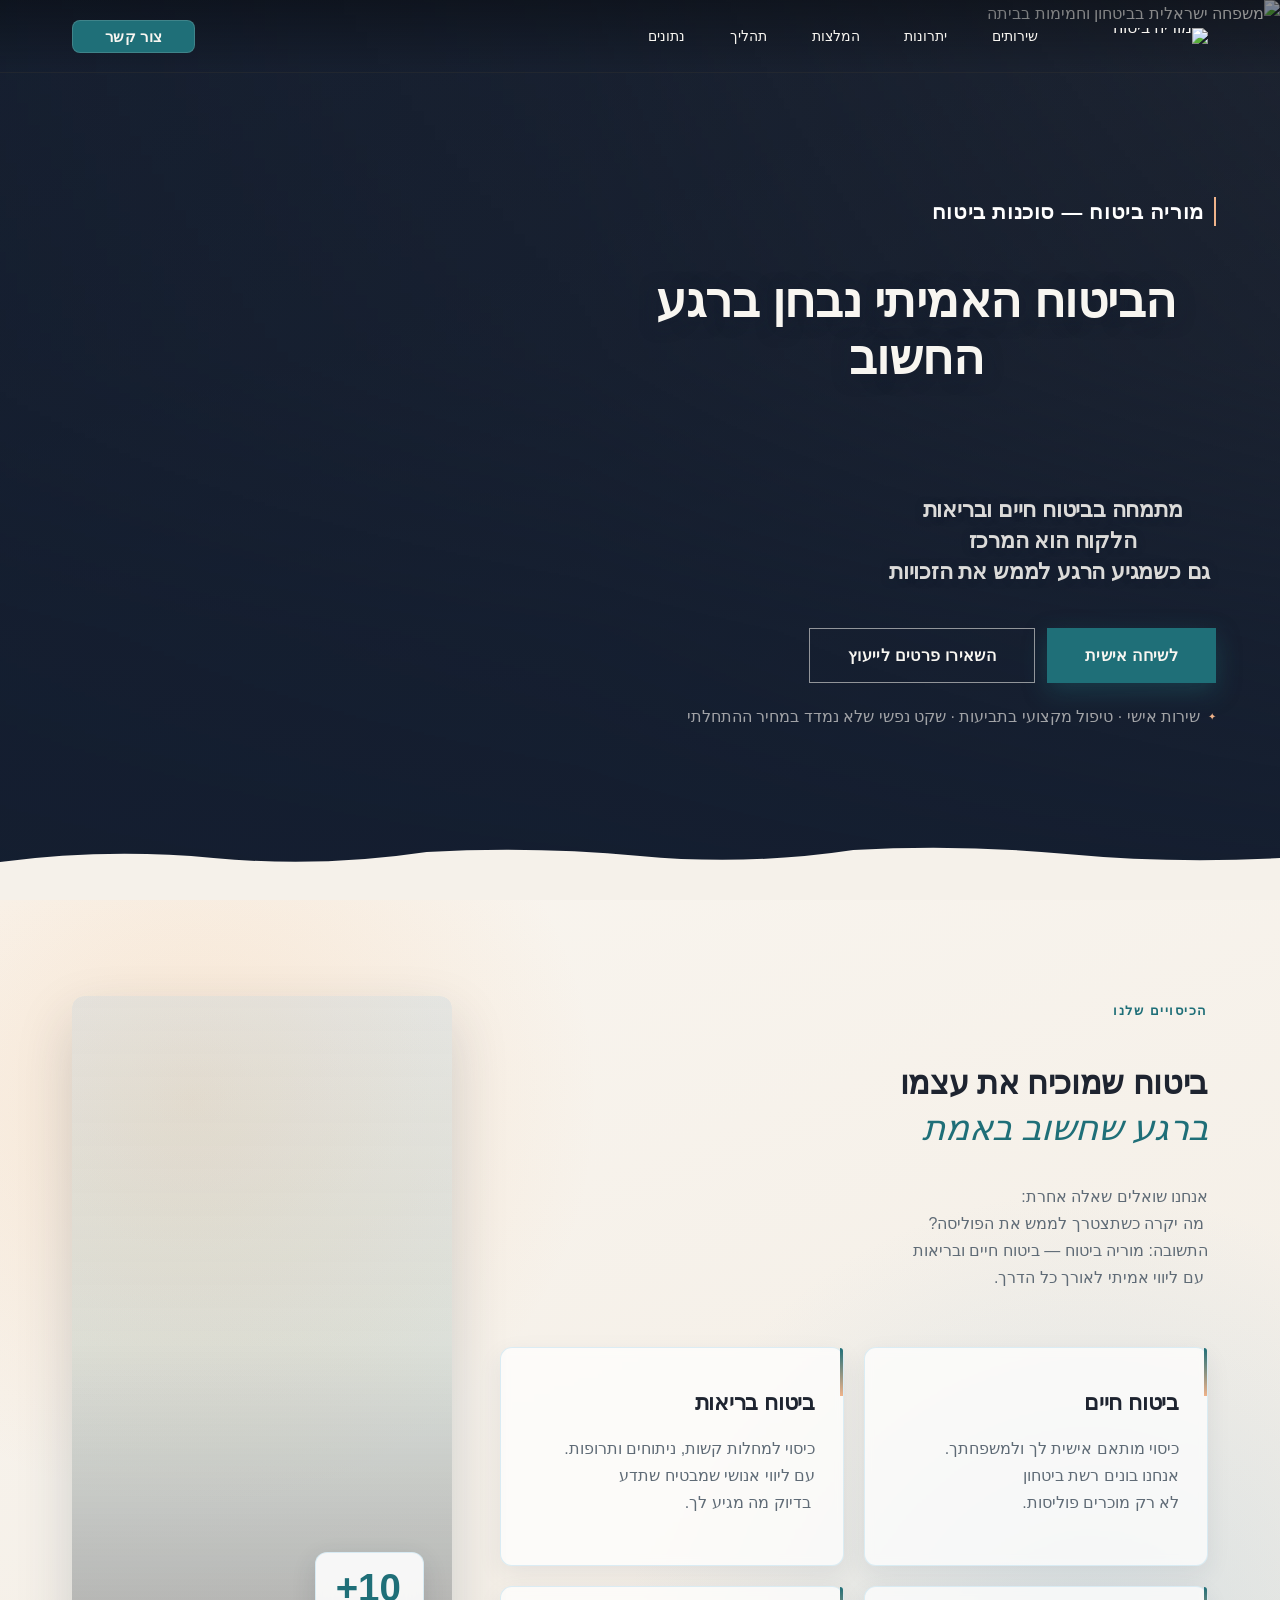
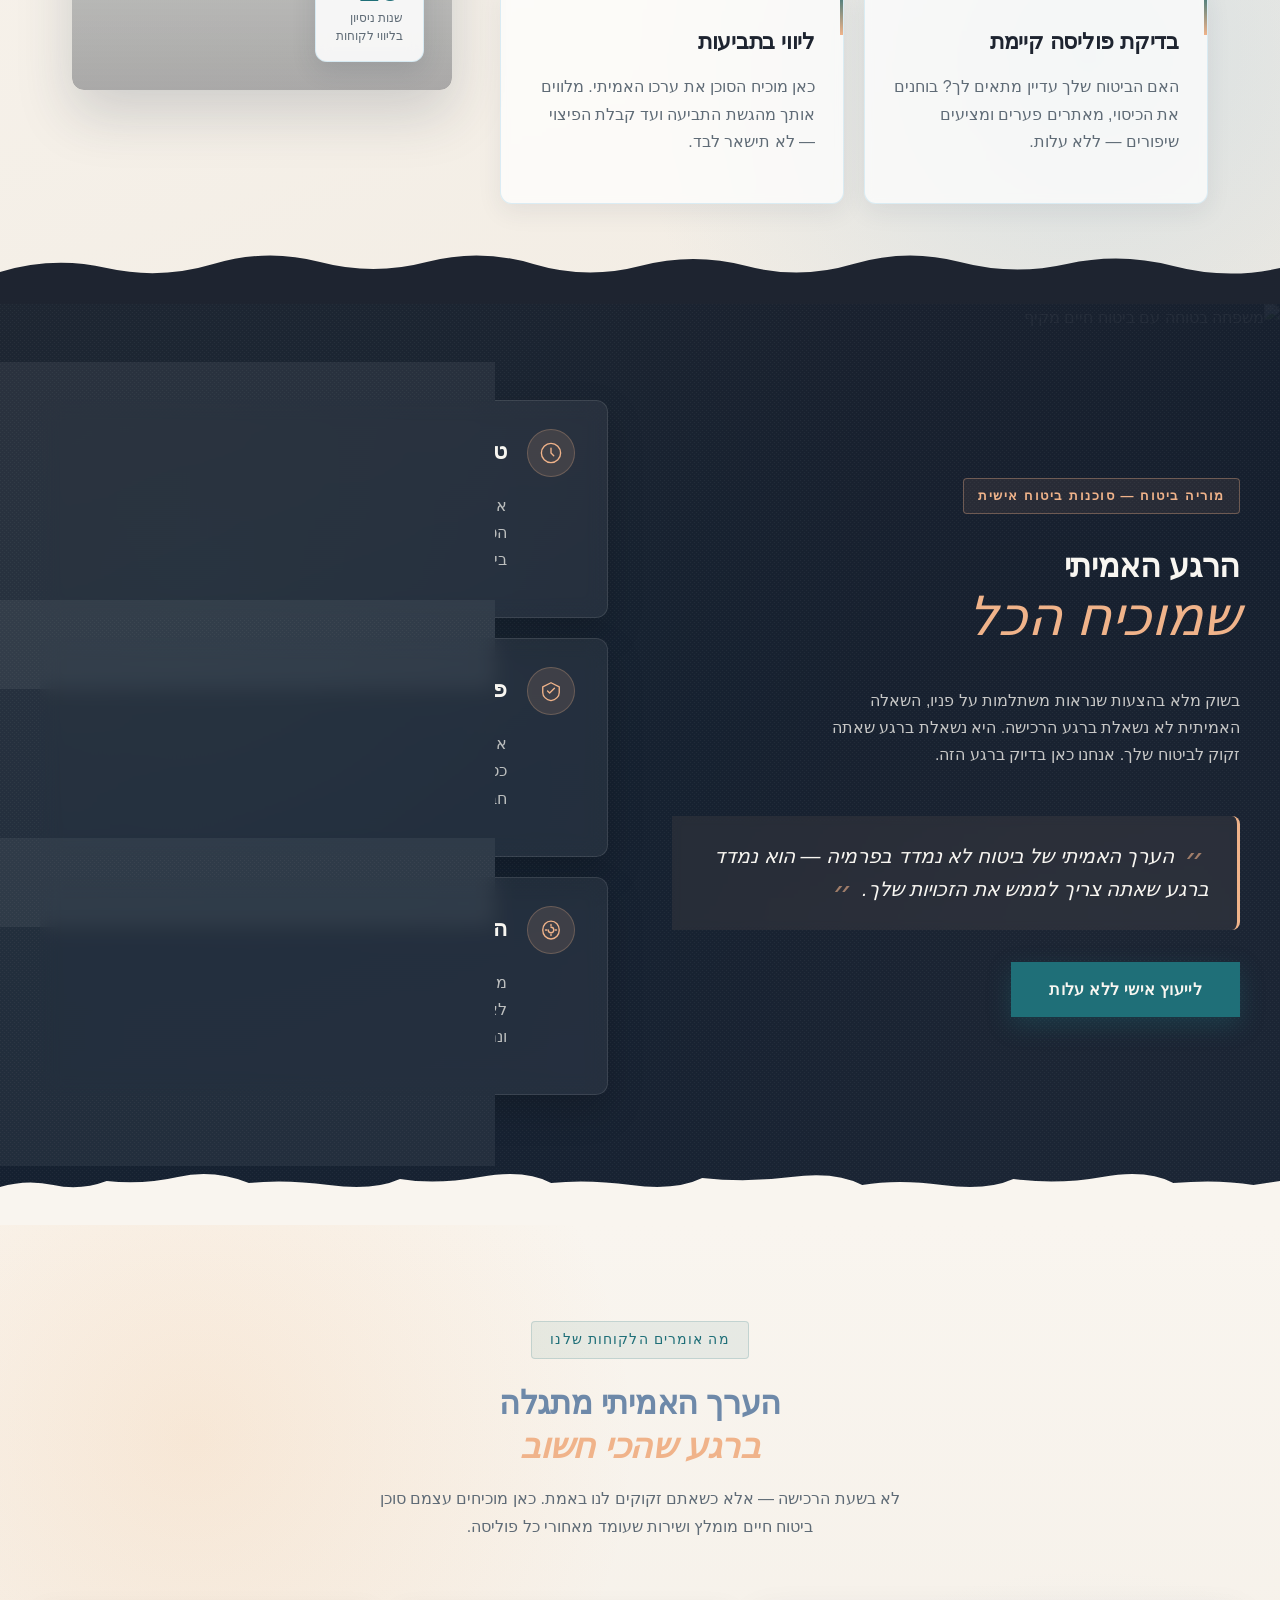
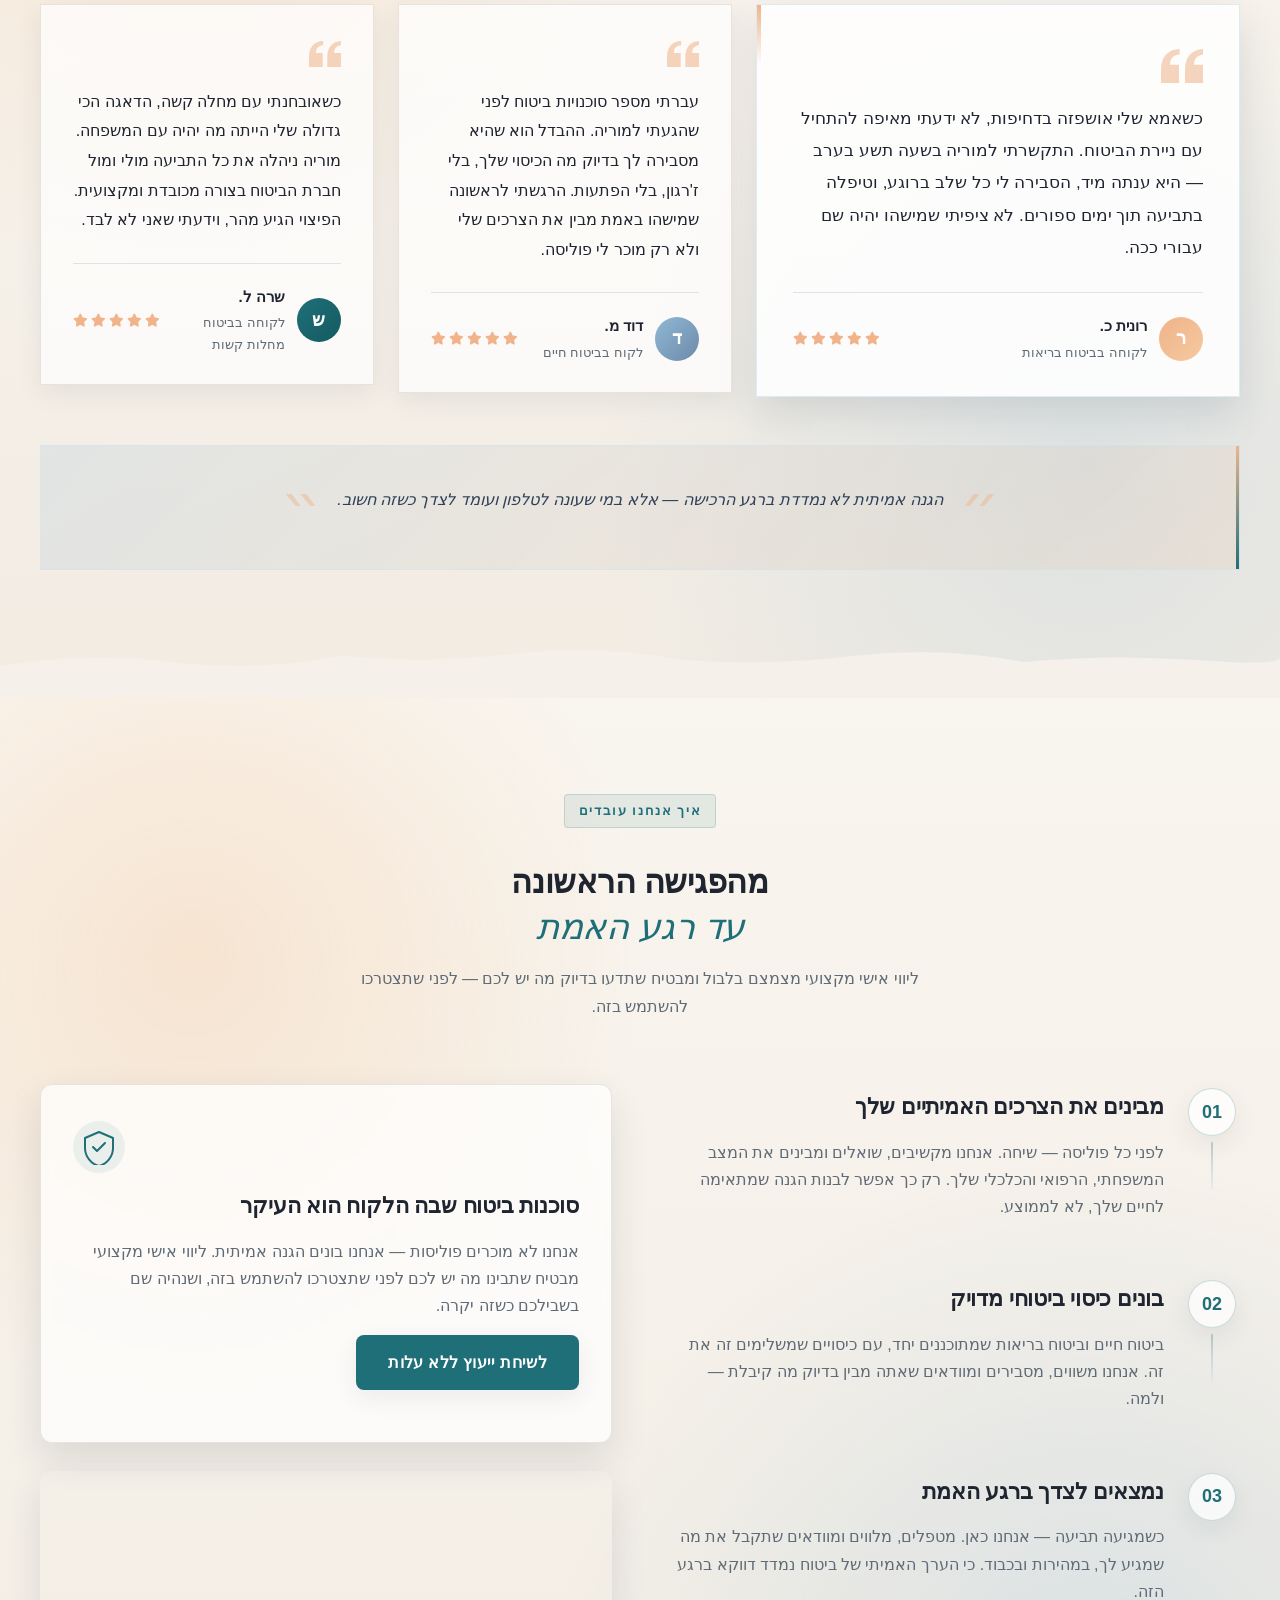
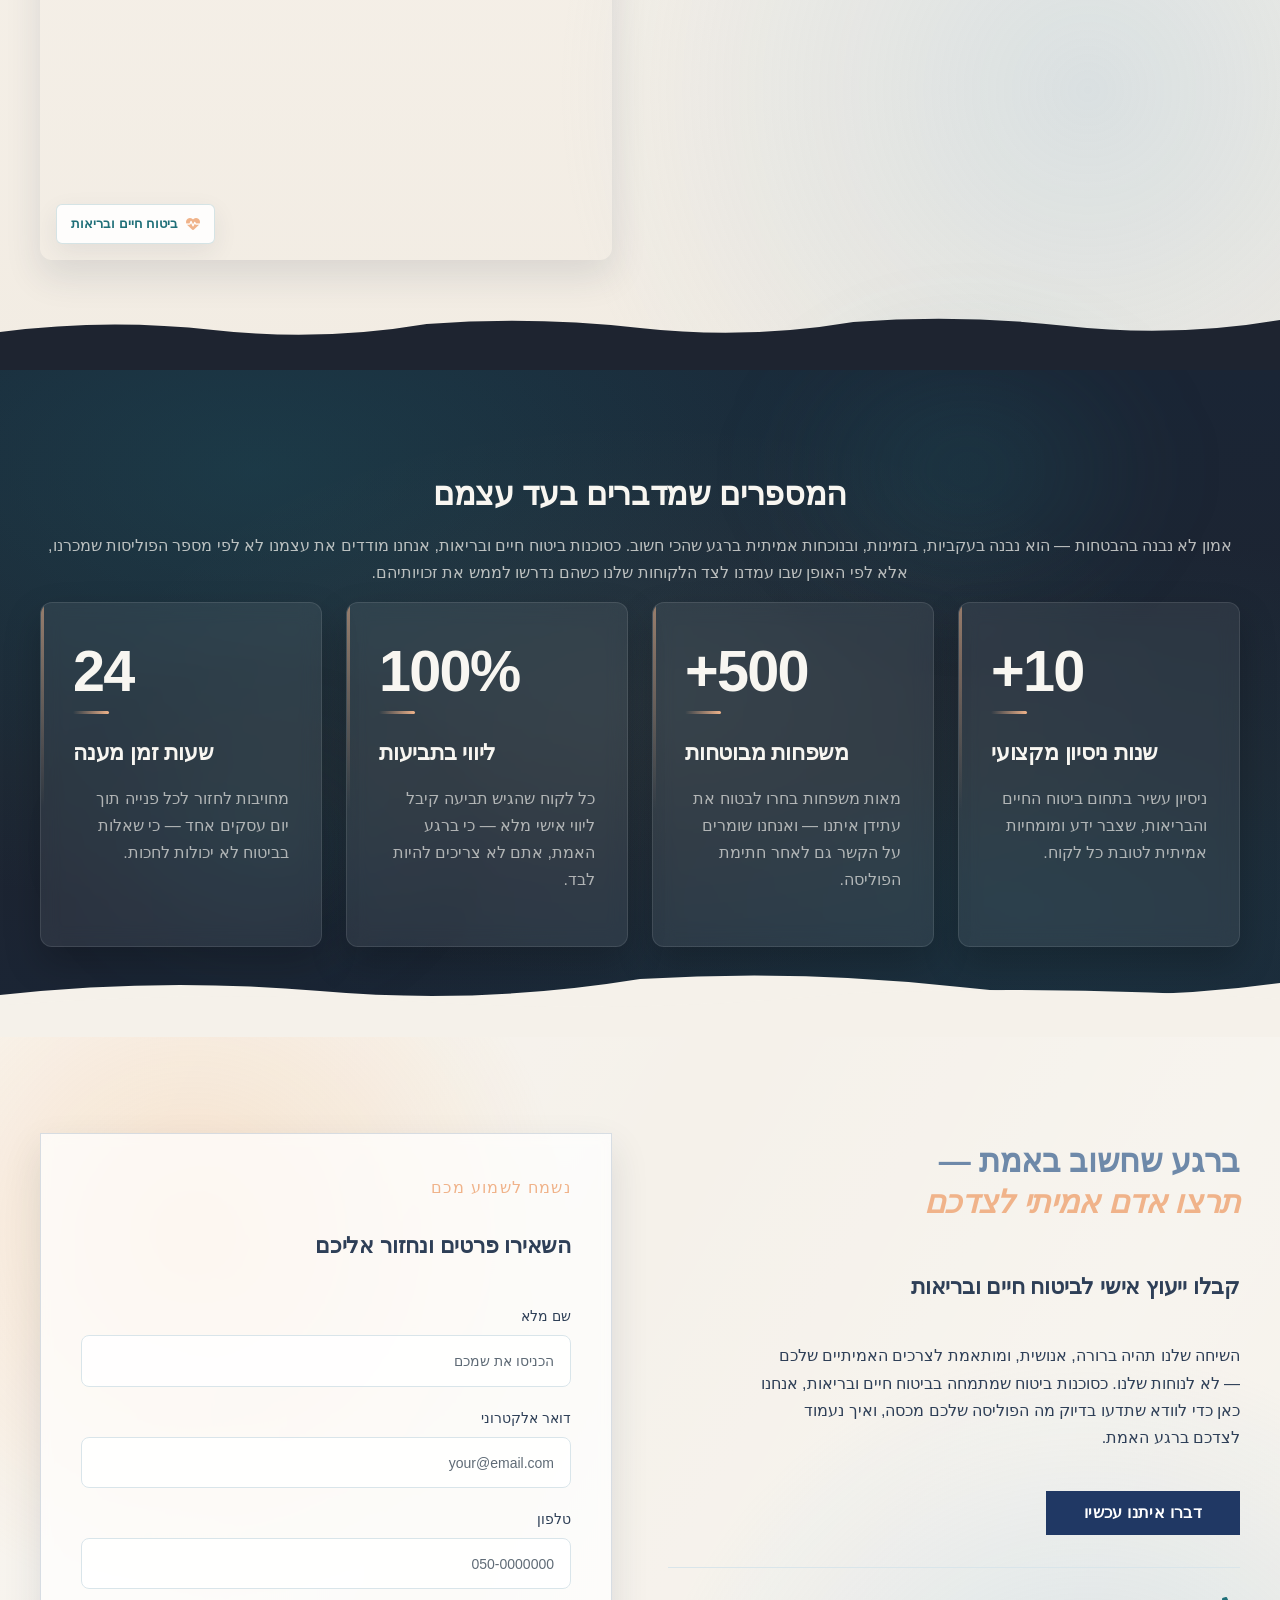
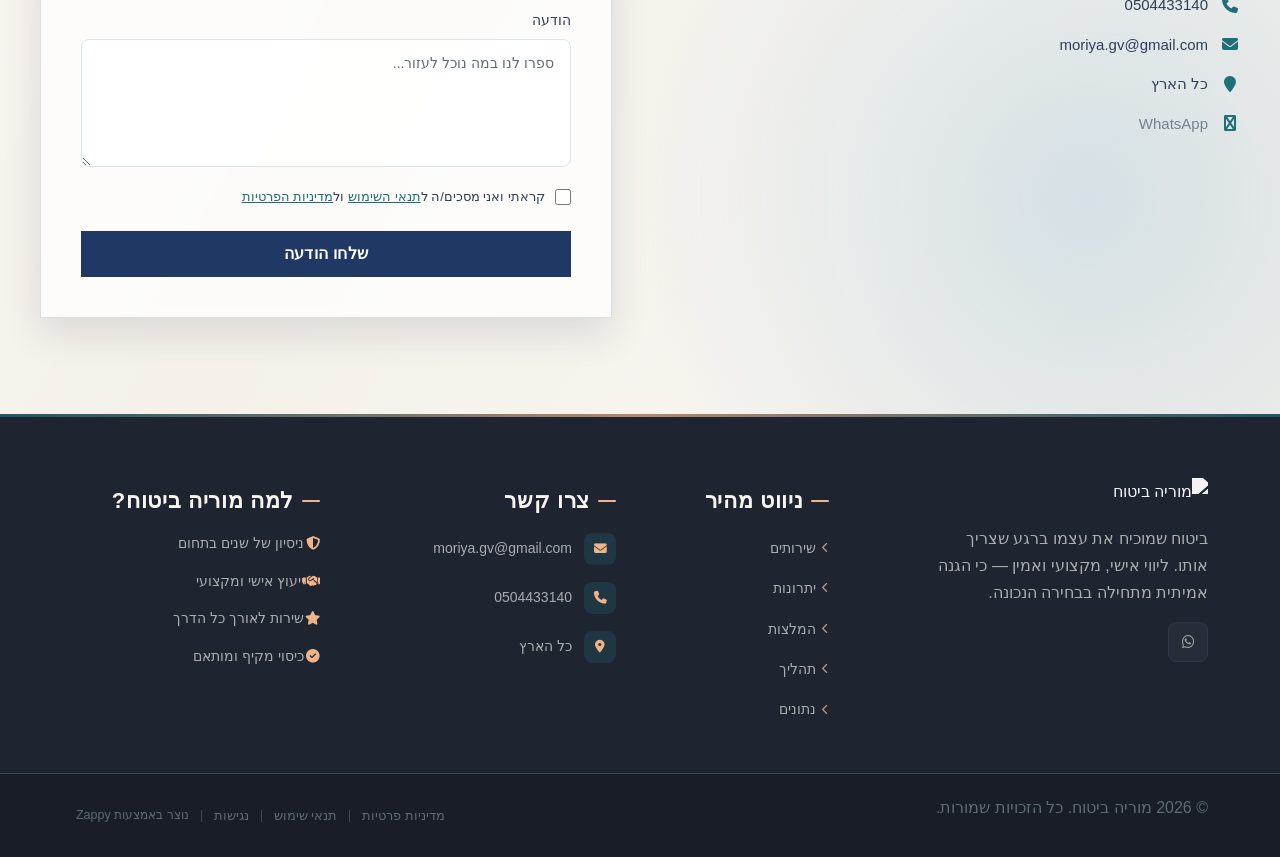
==== public/index.html @ 50419f97 "Background sync: Progressive GitHub Sync" ====
<!DOCTYPE html>
<html lang="he" dir="rtl">
<head>
    <meta charset="UTF-8">
    <meta name="viewport" content="width=device-width, initial-scale=1.0">
    <meta name="robots" content="index, follow">
    <title>ביטוח חיים ובריאות שעובד כשצריך — מוריה ביטוח</title>
    <meta name="description" content="מוריה ביטוח – סוכנות ביטוח אישית שמציבה אתכם במרכז. ביטוח חיים, בריאות ומחלות קשות עם ליווי מקצועי אמיתי ברגע שחשוב. קבלו הצעה עכשיו.">
    <meta name="keywords" content="סוכנות ביטוח, סוכן ביטוח חיים מומלץ, ביטוח חיים מחיר, ביטוח מחלות קשות כיסוי מקיף, ביטוח בריאות אישי">
    
    <!-- Favicons -->
    <link rel="icon" type="image/x-icon" href="/assets/favicon.ico">
    <link rel="icon" type="image/png" sizes="16x16" href="/assets/favicon-16x16.png">
    <link rel="icon" type="image/png" sizes="32x32" href="/assets/favicon-32x32.png">
    <link rel="icon" type="image/png" sizes="48x48" href="/assets/favicon-48x48.png">
    <link rel="icon" type="image/png" sizes="192x192" href="/assets/favicon-192x192.png">
    <link rel="icon" type="image/png" sizes="512x512" href="/assets/favicon-512x512.png">
    <link rel="apple-touch-icon" href="/assets/apple-touch-icon.png">
    <!-- Zappy Analytics -->
<script>
(function() {
  'use strict';
  
  // Configuration
  var config = {
    websiteId: '830ce3bc-101c-41dd-be60-4e307c0413a4',
    apiUrl: 'https://api.zappy5.com/api/analytics/track',
    sessionDuration: 30 * 60 * 1000, // 30 minutes
    visitorDuration: 30 * 24 * 60 * 60 * 1000, // 30 days
    trackPageViews: true,
    trackClicks: true,
    trackFormSubmissions: true
  };
  
  // Generate or retrieve persistent visitor ID (30 days)
  function getVisitorId() {
    var visitorKey = 'zappy_visitor_' + config.websiteId;
    var visitor = null;
    
    try {
      visitor = localStorage.getItem(visitorKey);
      if (visitor) {
        var visitorData = JSON.parse(visitor);
        var now = Date.now();
        
        // Check if visitor ID is still valid (30 days)
        if (now - visitorData.created < config.visitorDuration) {
          // Update last seen timestamp
          visitorData.lastSeen = now;
          localStorage.setItem(visitorKey, JSON.stringify(visitorData));
          return visitorData.id;
        }
      }
    } catch (e) {
      console.warn('Zappy Analytics: LocalStorage not available');
    }
    
    // Generate new visitor ID
    var newVisitorId = 'zv_' + Date.now() + '_' + Math.random().toString(36).substr(2, 9);
    
    try {
      localStorage.setItem(visitorKey, JSON.stringify({
        id: newVisitorId,
        created: Date.now(),
        lastSeen: Date.now()
      }));
    } catch (e) {
      // Continue without local storage
    }
    
    return newVisitorId;
  }
  
  // Generate or retrieve session ID (30 minutes)
  function getSessionId() {
    var sessionKey = 'zappy_session_' + config.websiteId;
    var session = null;
    
    try {
      session = sessionStorage.getItem(sessionKey);
      if (session) {
        var sessionData = JSON.parse(session);
        var now = Date.now();
        
        // Check if session is still valid
        if (now - sessionData.timestamp < config.sessionDuration) {
          // Update timestamp
          sessionData.timestamp = now;
          sessionStorage.setItem(sessionKey, JSON.stringify(sessionData));
          return sessionData.id;
        }
      }
    } catch (e) {
      console.warn('Zappy Analytics: SessionStorage not available');
    }
    
    // Generate new session ID
    var newSessionId = 'zs_' + Date.now() + '_' + Math.random().toString(36).substr(2, 9);
    
    try {
      sessionStorage.setItem(sessionKey, JSON.stringify({
        id: newSessionId,
        timestamp: Date.now()
      }));
    } catch (e) {
      // Continue without session storage
    }
    
    return newSessionId;
  }
  
  var visitorId = getVisitorId();
  var sessionId = getSessionId();
  
  // Track an event
  function trackEvent(eventType, data) {
    data = data || {};
    
    var eventData = {
      website_id: config.websiteId,
      event_type: eventType,
      page_path: window.location.pathname,
      referrer: document.referrer || 'direct',
      visitor_id: visitorId,
      session_id: sessionId,
      metadata: data
    };
    
    // Use sendBeacon if available (better for page unload events)
    if (navigator.sendBeacon) {
      var blob = new Blob([JSON.stringify(eventData)], { type: 'application/json' });
      navigator.sendBeacon(config.apiUrl, blob);
    } else {
      // Fallback to fetch
      fetch(config.apiUrl, {
        method: 'POST',
        headers: {
          'Content-Type': 'application/json'
        },
        body: JSON.stringify(eventData),
        keepalive: true
      }).catch(function(error) {
        console.warn('Zappy Analytics: Failed to track event', error);
      });
    }
  }
  
  // Track page view
  if (config.trackPageViews) {
    trackEvent('pageview', {
      title: document.title,
      url: window.location.href
    });
  }
  
  // Track clicks on important elements
  if (config.trackClicks) {
    document.addEventListener('click', function(e) {
      var target = e.target;
      
      // Track button clicks (counted as actions)
      if (target.tagName === 'BUTTON' || target.closest('button')) {
        var button = target.tagName === 'BUTTON' ? target : target.closest('button');
        trackEvent('click', {
          element: 'button',
          text: button.textContent.trim().substring(0, 100),
          id: button.id || null,
          class: button.className || null
        });
      }
      
      // Track link clicks (navigation - not counted as actions)
      else if (target.tagName === 'A' || target.closest('a')) {
        var link = target.tagName === 'A' ? target : target.closest('a');
        trackEvent('navigation', {
          element: 'link',
          text: link.textContent.trim().substring(0, 100),
          href: link.href,
          external: link.hostname !== window.location.hostname
        });
      }
    }, true);
  }
  
  // Track form submissions
  if (config.trackFormSubmissions) {
    document.addEventListener('submit', function(e) {
      var form = e.target;
      
      trackEvent('form_submit', {
        form_id: form.id || null,
        form_name: form.name || null,
        form_action: form.action || null,
        form_method: form.method || 'GET'
      });
    }, true);
  }
  
  // Track time on page (send on page unload)
  var pageLoadTime = Date.now();
  
  window.addEventListener('beforeunload', function() {
    var timeOnPage = Math.floor((Date.now() - pageLoadTime) / 1000); // in seconds
    
    trackEvent('page_unload', {
      time_on_page: timeOnPage,
      page_path: window.location.pathname
    });
  });
  
  // Expose tracking function globally for custom events
  window.zappyAnalytics = {
    track: trackEvent,
    getVisitorId: function() { return visitorId; },
    getSessionId: function() { return sessionId; }
  };
  
})();
</script>
<!-- End Zappy Analytics -->
    <meta property="og:title" content="ביטוח חיים ובריאות שעובד כשצריך — מוריה ביטוח">
  <meta property="og:description" content="מוריה ביטוח – סוכנות ביטוח אישית שמציבה אתכם במרכז. ביטוח חיים, בריאות ומחלות קשות עם ליווי מקצועי אמיתי ברגע שחשוב. קבלו הצעה עכשיו.">
  <meta property="og:type" content="website">
  <meta property="og:locale" content="he_IL">
  
  <meta name="twitter:card" content="summary_large_image">
  <meta name="twitter:title" content="ביטוח חיים ובריאות שעובד כשצריך — מוריה ביטוח">
  <meta name="twitter:description" content="מוריה ביטוח – סוכנות ביטוח אישית שמציבה אתכם במרכז. ביטוח חיים, בריאות ומחלות קשות עם ליווי מקצועי אמיתי ברגע שחשוב. קבלו הצעה עכשיו.">
  
  <link rel="stylesheet" href="https://cdnjs.cloudflare.com/ajax/libs/font-awesome/6.4.0/css/all.min.css">

    <!-- Favicons -->
    <link rel="icon" type="image/x-icon" href="/assets/favicon.ico">
    <link rel="icon" type="image/png" sizes="16x16" href="/assets/favicon-16x16.png">
    <link rel="icon" type="image/png" sizes="32x32" href="/assets/favicon-32x32.png">
    <link rel="icon" type="image/png" sizes="48x48" href="/assets/favicon-48x48.png">
    <link rel="icon" type="image/png" sizes="192x192" href="/assets/favicon-192x192.png">
    <link rel="icon" type="image/png" sizes="512x512" href="/assets/favicon-512x512.png">
    <link rel="apple-touch-icon" href="/assets/apple-touch-icon.png">
    <!-- Cookie Consent -->
    <link rel="stylesheet" href="https://cdn.jsdelivr.net/npm/vanilla-cookieconsent@3/dist/cookieconsent.css">
    <script src="https://cdn.jsdelivr.net/npm/vanilla-cookieconsent@3/dist/cookieconsent.umd.js"></script>
    <!-- Mickidum Accessibility Toolbar -->
    <script src="https://cdn.jsdelivr.net/gh/mickidum/acc_toolbar/acctoolbar/acctoolbar.min.js"></script>
    <link rel="stylesheet" href="/styles.css">

    <style id="zappy-dropdown-submenu-styles">
      /* ========== DESKTOP DROPDOWN SUBMENU STYLES ========== */
      /* Base styles for dropdown submenus - parent must be positioned */
      .nav-menu li:has(.sub-menu), nav li:has(.sub-menu), .navbar li:has(.sub-menu), #navMenu li:has(.sub-menu) { position: relative; }
      /* Submenu base - hidden by default */
      .nav-menu .sub-menu, nav .sub-menu, .navbar .sub-menu, #navMenu .sub-menu { display: block !important; position: absolute !important; top: 100%; left: 0; min-width: 220px; background: white; border-radius: 8px; box-shadow: 0 8px 25px rgba(0,0,0,0.15); padding: 8px 0; opacity: 0; visibility: hidden; transform: translateY(10px); transition: all 0.3s ease; z-index: 1000; list-style: none; pointer-events: none; }
      /* CRITICAL: Desktop hover styles to show dropdown */
      .nav-menu li:hover > .sub-menu, nav li:hover > .sub-menu, .navbar li:hover > .sub-menu, #navMenu li:hover > .sub-menu { opacity: 1 !important; visibility: visible !important; transform: translateY(0) !important; pointer-events: auto !important; }
      /* Submenu item styling */
      .sub-menu li { list-style: none; margin: 0; padding: 0; }
      .sub-menu a { display: block !important; padding: 10px 16px !important; color: var(--text-dark, #333) !important; font-weight: 500; text-decoration: none; white-space: nowrap; transition: background-color 0.2s; }
      .sub-menu a:hover { background-color: #f5f5f5; }
      /* RTL (Hebrew/Arabic) dropdown positioning */
      [dir="rtl"] .nav-menu .sub-menu, [dir="rtl"] nav .sub-menu, [dir="rtl"] .navbar .sub-menu, html[lang="he"] .nav-menu .sub-menu, html[lang="he"] nav .sub-menu, html[lang="he"] .navbar .sub-menu, html[lang="ar"] .nav-menu .sub-menu, html[lang="ar"] nav .sub-menu, html[lang="ar"] .navbar .sub-menu { left: auto !important; right: 0 !important; }
      /* Hide empty dropdown menus (exclude catalog sub-menus that use <a> children instead of <li>) */
      .sub-menu:empty, .sub-menu:not(:has(li:not(.zappy-hidden-menu-item))):not(:has(> a)), .sub-menu:not(:has(li)):not(:has(> a)) { display: none !important; opacity: 0 !important; visibility: hidden !important; pointer-events: none !important; }
      /* Desktop: show submenu on Menu Group hover */
      li:has(.menu-group-title):hover > .sub-menu { opacity: 1 !important; visibility: visible !important; transform: translateY(0) !important; pointer-events: auto !important; }
      /* Menu Group title styling */
      .nav-menu > li > .menu-group-title, #navMenu > li > .menu-group-title { display: inline-block; padding: 0.5rem 1rem; cursor: default; user-select: none; }
      
      /* ========== MOBILE SUBMENU STYLES ========== */
      @media (max-width: 768px) {
        .nav-menu .sub-menu, nav .sub-menu, .navbar .sub-menu, #navMenu .sub-menu { position: static !important; transform: none !important; box-shadow: none !important; background: transparent !important; max-height: 0; overflow: hidden; opacity: 0; visibility: hidden; transition: max-height 0.3s ease, opacity 0.3s ease; padding: 0 !important; border-radius: 0 !important; }
        .sub-menu.mobile-expanded { max-height: 60vh !important; overflow-y: auto !important; opacity: 1 !important; visibility: visible !important; padding: 8px 0 8px 16px !important; }
        [dir="rtl"] .sub-menu.mobile-expanded, html[lang="he"] .sub-menu.mobile-expanded { padding: 8px 16px 8px 0 !important; }
        /* Disable hover behavior on mobile */
        .nav-menu li:hover > .sub-menu, nav li:hover > .sub-menu, .navbar li:hover > .sub-menu, #navMenu li:hover > .sub-menu { opacity: 0; visibility: hidden; pointer-events: none; }
        .nav-menu li > .sub-menu.mobile-expanded, nav li > .sub-menu.mobile-expanded, .navbar li > .sub-menu.mobile-expanded, #navMenu li > .sub-menu.mobile-expanded { opacity: 1 !important; visibility: visible !important; pointer-events: auto !important; }
        .nav-menu li:has(.sub-menu), nav li:has(.sub-menu), .navbar li:has(.sub-menu), #navMenu li:has(.sub-menu) { display: flex !important; flex-wrap: wrap !important; align-items: center !important; position: relative !important; min-height: 44px !important; }
        .nav-menu li:has(.sub-menu) > a, nav li:has(.sub-menu) > a, .navbar li:has(.sub-menu) > a, #navMenu li:has(.sub-menu) > a { flex: 1 !important; min-width: 0 !important; }
        .nav-menu li:has(.sub-menu) > .menu-group-title, nav li:has(.sub-menu) > .menu-group-title, .navbar li:has(.sub-menu) > .menu-group-title, #navMenu li:has(.sub-menu) > .menu-group-title { flex: 1 !important; min-width: 0 !important; padding: 0 !important; line-height: inherit !important; }
        .nav-menu li:has(.sub-menu) > .sub-menu, nav li:has(.sub-menu) > .sub-menu, .navbar li:has(.sub-menu) > .sub-menu, #navMenu li:has(.sub-menu) > .sub-menu { flex-basis: 100% !important; width: 100% !important; }
        .nav-menu li:has(.sub-menu) > a [class*="chevron"], .nav-menu li:has(.sub-menu) > a [class*="arrow"], .nav-menu li:has(.sub-menu) > a .fa-chevron-down, .nav-menu li:has(.sub-menu) > a .fa-angle-down, nav li:has(.sub-menu) > a [class*="chevron"], nav li:has(.sub-menu) > a [class*="arrow"], #navMenu li:has(.sub-menu) > a [class*="chevron"], #navMenu li:has(.sub-menu) > a [class*="arrow"] { display: none !important; visibility: hidden !important; }
        .mobile-submenu-toggle { display: flex !important; align-items: center !important; justify-content: center !important; width: 44px !important; height: auto !important; background: transparent !important; border: none !important; cursor: pointer !important; color: var(--text-dark) !important; position: static !important; flex-shrink: 0 !important; align-self: stretch !important; z-index: 2 !important; padding: 0 !important; margin: 0 !important; }
        .mobile-submenu-toggle::after { content: '' !important; width: 0 !important; height: 0 !important; border-left: 6px solid transparent !important; border-right: 6px solid transparent !important; border-top: 7px solid currentColor !important; transition: transform 0.3s ease !important; }
        .mobile-submenu-toggle.expanded::after { transform: rotate(180deg) !important; }
        .sub-menu a { padding: 10px 0 !important; display: block !important; color: var(--text-dark) !important; }
        .navbar .sub-menu li a, nav.navbar .sub-menu li a, .zappy-products-dropdown .sub-menu a { color: var(--text-dark) !important; }
      }
      @media (min-width: 769px) { .mobile-submenu-toggle { display: none !important; } }
    </style>

    <style id="mobile-lang-menu-deployed-css">
    @media (max-width: 768px) {
      .lang-switcher,
      .nav-cta-container .lang-switcher,
      .nav-container .lang-switcher,
      .navbar .lang-switcher,
      .navbar .nav-cta-container .lang-switcher,
      .nav-icons-left .lang-switcher,
      .nav-ecommerce-icons .lang-switcher { display: none !important; }
      .mobile-lang-menu { width: 100%; border-top: 1px solid rgba(128,128,128,0.2); padding: 8px 0 0 0; margin-top: 8px; }
      .mobile-lang-toggle { display: flex !important; align-items: center; justify-content: space-between; width: 100%; padding: 12px 16px; background: none; border: none; cursor: pointer; font-size: 15px; color: inherit; font-family: inherit; }
      .mobile-lang-toggle::after { content: ''; display: inline-block; width: 8px; height: 8px; border-right: 2px solid currentColor; border-bottom: 2px solid currentColor; transform: rotate(45deg); transition: transform 0.3s ease; margin-left: 8px; }
      .mobile-lang-toggle.expanded::after { transform: rotate(-135deg); }
      .mobile-lang-options { max-height: 0; overflow: hidden; transition: max-height 0.3s ease; }
      .mobile-lang-options.expanded { max-height: 300px; }
      .mobile-lang-option { display: flex !important; align-items: center; gap: 10px; padding: 10px 24px; text-decoration: none; color: inherit; font-size: 14px; font-family: inherit; }
      .mobile-lang-option:hover { background: rgba(128,128,128,0.1); }
      .mobile-lang-option.active { font-weight: 600; opacity: 0.7; pointer-events: none; }
      .mobile-lang-option img { width: 20px; height: 20px; border-radius: 50%; }
    }
    @media (min-width: 769px) {
      .mobile-lang-menu { display: none !important; }
    }
    </style>

    <style id="zappy-widget-visibility">
      #mic-access-tool-general-button, .mic-access-tool-general-button,
      #mic-init-access-tool .mic-access-tool-general-button, #mic-init-access-tool #mic-access-tool-general-button,
      ._access-icon, #mic-access-tool-box, .mic-access-tool-box,
      #mic-init-access-tool #mic-access-tool-box, div[id*="mic-access-tool-box"], ._access-menu {
        display: none !important; visibility: hidden !important; opacity: 0 !important; pointer-events: none !important;
      }
    </style>
</head>
<body>

  <nav class="navbar" dir="rtl">
  <button class="mobile-toggle" id="mobileToggle" aria-label="Menu">
    <svg class="hamburger-icon" width="24" height="24" viewBox="0 0 24 24" fill="none">
      <path d="M3 12h18M3 6h18M3 18h18" stroke="currentColor" stroke-width="2" stroke-linecap="round"></path>
    </svg>
    <svg class="close-icon" width="24" height="24" viewBox="0 0 24 24" fill="none" style="display: none;">
      <path d="M18 6L6 18M6 6l12 12" stroke="currentColor" stroke-width="2" stroke-linecap="round"></path>
    </svg>
  </button>

  <button class="phone-header-btn" data-phone="0504433140" aria-label="Call">
    <svg width="20" height="20" viewBox="0 0 24 24" fill="currentColor">
      <path d="M22 16.92v3a2 2 0 0 1-2.18 2 19.79 19.79 0 0 1-8.63-3.07 19.5 19.5 0 0 1-6-6 19.79 19.79 0 0 1-3.07-8.67A2 2 0 0 1 4.11 2h3a2 2 0 0 1 2 1.72 12.84 12.84 0 0 0 .7 2.81 2 2 0 0 1-.45 2.11L8.09 9.91a16 16 0 0 0 6 6l1.27-1.27a2 2 0 0 1 2.11-.45 12.84 12.84 0 0 0 2.81.7A2 2 0 0 1 22 16.92z"></path>
    </svg>
  </button>

  <div class="nav-container">
    <div class="nav-right-group"><div class="nav-brand">
      <a href="/" class="logo-link">
        <img src="/assets/logo-1775731122776-tqtwof.webp?v=1775731123615-y7iwkl" alt="מוריה ביטוח" class="logo">
      </a>
    </div><ul class="nav-menu" id="navMenu"><li><a href="#services">שירותים</a></li><li><a href="#benefits">יתרונות</a></li><li><a href="#testimonials">המלצות</a></li><li><a href="#process">תהליך</a></li><li><a href="#stats">נתונים</a></li></ul></div>

    

    <div class="nav-cta-container">
      <a href="#contact" class="nav-cta-btn">צור קשר</a>
    </div>
  </div>
</nav>
<script>

// Navbar Mobile Menu Toggle and Contrast Fix
(function() {
  // Use 'load' event instead of 'DOMContentLoaded' to ensure we run AFTER all other scripts
  window.addEventListener('load', function() {
    
    // FIX MOBILE BUTTON CONTRAST
    // Detect navbar background color and apply contrasting color to mobile buttons
    const navbar = document.querySelector('.navbar, nav, header');
    if (!navbar) {
      console.log('[Navbar] Navbar element not found');
      return;
    }
    
    // DECLARE VARIABLES EARLY to avoid Temporal Dead Zone errors
    // These are used in multiple places below
    let mobileToggle = document.getElementById('mobileToggle') ||
                       document.querySelector('.mobile-toggle') ||
                       document.querySelector('.hamburger') ||
                       document.querySelector('.hamburger-menu') ||
                       document.querySelector('.menu-toggle') ||
                       document.querySelector('.burger-menu') ||
                       document.querySelector('[aria-label="Menu"]') ||
                       document.querySelector('[aria-label="תפריט"]');
    
    const phoneBtn = document.querySelector('.phone-header-btn');
    
    const computedStyle = window.getComputedStyle(navbar);
    let bgColor = computedStyle.backgroundColor;
    
    console.log('[Navbar] Initial navbar background:', bgColor);
    
    // Check if background is transparent or rgba with 0 alpha
    const isTransparent = bgColor === 'transparent' || 
                         bgColor === 'rgba(0, 0, 0, 0)' ||
                         (bgColor.startsWith('rgba') && bgColor.includes(', 0)'));
    
    if (isTransparent) {
      // Check for background-image or gradient
      const bgImage = computedStyle.backgroundImage;
      if (bgImage && bgImage !== 'none') {
        console.log('[Navbar] Navbar has background image/gradient, using dark text');
        bgColor = 'rgb(240, 240, 240)'; // Assume light background
      } else {
        // Transparent navbar - check body background
        const bodyBg = window.getComputedStyle(document.body).backgroundColor;
        console.log('[Navbar] Navbar transparent, using body background:', bodyBg);
        bgColor = bodyBg;
      }
    }
    
    // Calculate luminance to determine if background is light or dark
    const rgb = bgColor.match(/\d+/g);
    if (rgb && rgb.length >= 3) {
      const r = parseInt(rgb[0]);
      const g = parseInt(rgb[1]);
      const b = parseInt(rgb[2]);
      const luminance = (0.299 * r + 0.587 * g + 0.114 * b) / 255;
      
      // Mobile button colors are set by Claude's AI-generated CSS (same as .nav-menu a)
      // No dynamic color overrides needed - colors come from the generated navbar CSS
      console.log('[Navbar] Mobile button colors preserved from Claude CSS (luminance:', luminance.toFixed(2) + ')');
      
      // FIX ICON SIZES - Ensure SVGs are properly sized and visible
      // INJECT CRITICAL CSS TO OVERRIDE ANY CONFLICTING RULES
      const criticalCSS = document.createElement('style');
      criticalCSS.id = 'zappy-mobile-nav-fix';
      const htmlLang = document.documentElement.lang || 'en';
      const htmlDir = document.documentElement.dir || 'ltr';
      // Check both dir attribute AND lang for RTL detection
      // dir="rtl" is the most reliable indicator
      const isRTL = htmlDir === 'rtl' || htmlLang === 'he' || htmlLang === 'ar';
      
      criticalCSS.textContent = `
        /* Hide mobile buttons on desktop, show only on mobile */
        @media (min-width: 769px) {
          .mobile-toggle,
          .phone-header-btn {
            display: none !important;
          }
        }
        
        /* Show and position mobile buttons correctly on mobile */
        @media (max-width: 768px) {
          .mobile-toggle,
          .phone-header-btn {
            position: absolute !important;
            top: 50% !important;
            transform: translateY(-50%) !important;
            z-index: 1001 !important;
            display: flex !important;
            align-items: center !important;
            justify-content: center !important;
            width: 36px !important;
            height: 36px !important;
            border-radius: 50% !important;
            border: none !important;
            cursor: pointer !important;
            padding: 6px !important;
            background: none !important;
            color: var(--nav-text, var(--text-dark)) !important;
          }
          
          /* LTR positioning (default): hamburger LEFT, phone RIGHT */
          html:not([dir="rtl"]):not([lang="he"]):not([lang="ar"]) .mobile-toggle,
          html[dir="ltr"] .mobile-toggle {
            left: 12px !important;
            right: auto !important;
          }
          html:not([dir="rtl"]):not([lang="he"]):not([lang="ar"]) .phone-header-btn,
          html[dir="ltr"] .phone-header-btn {
            right: 12px !important;
            left: auto !important;
          }
          
          /* RTL positioning: hamburger RIGHT, phone LEFT */
          html[dir="rtl"] .mobile-toggle,
          html[lang="he"] .mobile-toggle,
          html[lang="ar"] .mobile-toggle {
            right: 12px !important;
            left: auto !important;
          }
          html[dir="rtl"] .phone-header-btn,
          html[lang="he"] .phone-header-btn,
          html[lang="ar"] .phone-header-btn {
            left: 12px !important;
            right: auto !important;
          }
          
          /* CRITICAL: Ensure nav-container has min-height on mobile */
          /* All children are positioned absolutely/fixed on mobile, so height:auto collapses to 0 */
          .nav-container {
            min-height: 70px !important;
            position: relative !important;
          }
          
          /* Ensure SVG icons are properly sized and inherit color */
          .mobile-toggle svg,
          .phone-header-btn svg {
            width: 24px !important;
            height: 24px !important;
            /* Don't force display - let JavaScript control hamburger/close toggle */
          }
          
          /* Reset nav-cta-container on mobile - remove desktop box-shadow/padding */
          /* that creates a visible ghost box when CTA button is hidden */
          .nav-cta-container {
            box-shadow: none !important;
            padding: 0 !important;
          }
          
          /* Hide nav-cta-container entirely on mobile when there's no lang-switcher */
          /* (only the CTA button is inside, and it's hidden on mobile) */
          .nav-cta-container:not(:has(.lang-switcher)) {
            display: none !important;
          }
          
          /* CRITICAL: Prevent hero image fade gradient from bleeding over headline text */
          /* The .image-fade-gradient has bottom: -30px (extends below parent) */
          /* On mobile stacked layout, this overlaps the h1 text below the image */
          .hero-image-column {
            overflow: hidden !important;
          }
          .image-fade-gradient {
            bottom: 0 !important;
          }
          
          /* Hide desktop language switcher on mobile - hamburger menu handles it */
          /* High specificity to override stored CSS */
          .lang-switcher,
          .nav-cta-container .lang-switcher,
          .nav-container .lang-switcher,
          .navbar .lang-switcher,
          .navbar .nav-cta-container .lang-switcher {
            display: none !important;
          }
        }
      `;
      
      // Remove existing fix if present and inject new one
      const existing = document.getElementById('zappy-mobile-nav-fix');
      if (existing) existing.remove();
      document.head.appendChild(criticalCSS);
      
      console.log('[Navbar] Critical CSS injected for mobile nav positioning');
      
      // ONLY apply inline positioning styles on mobile viewport
      // On desktop, the CSS handles hiding these buttons with display: none
      // Inline styles were breaking desktop layout by overriding CSS
      const isMobileViewport = window.innerWidth <= 768;
      
      if (mobileToggle) {
        // Icon sizing applies to all viewports for consistency
        const hamburgerIcon = mobileToggle.querySelector('.hamburger-icon');
        const closeIcon = mobileToggle.querySelector('.close-icon');
        
        if (hamburgerIcon) {
          hamburgerIcon.style.setProperty('width', '24px', 'important');
          hamburgerIcon.style.setProperty('height', '24px', 'important');
          hamburgerIcon.style.setProperty('display', 'block', 'important'); // Show hamburger by default
        }
        if (closeIcon) {
          closeIcon.style.setProperty('width', '24px', 'important');
          closeIcon.style.setProperty('height', '24px', 'important');
          closeIcon.style.setProperty('display', 'none', 'important'); // Hide close icon by default
        }
        
        // ONLY set positioning inline styles on mobile
        if (isMobileViewport) {
          mobileToggle.style.setProperty('position', 'absolute', 'important');
          mobileToggle.style.setProperty('top', '50%', 'important');
          mobileToggle.style.setProperty('transform', 'translateY(-50%)', 'important');
          mobileToggle.style.setProperty('z-index', '1001', 'important');
          
          // Clear any inline left/right so CSS can take over based on html[dir]
          mobileToggle.style.removeProperty('left');
          mobileToggle.style.removeProperty('right');
          
          console.log('[Navbar] Mobile toggle positioning applied (mobile viewport)');
        } else {
          // On desktop, clear any positioning styles to let CSS handle it
          mobileToggle.style.removeProperty('position');
          mobileToggle.style.removeProperty('top');
          mobileToggle.style.removeProperty('transform');
          mobileToggle.style.removeProperty('z-index');
          mobileToggle.style.removeProperty('left');
          mobileToggle.style.removeProperty('right');
          console.log('[Navbar] Desktop viewport - cleared mobile toggle inline positioning');
        }
      }
      
      if (phoneBtn) {
        // Icon sizing applies to all viewports
        const phoneIcon = phoneBtn.querySelector('svg');
        if (phoneIcon) {
          phoneIcon.style.width = '24px';
          phoneIcon.style.height = '24px';
          phoneIcon.setAttribute('width', '24');
          phoneIcon.setAttribute('height', '24');
        }
        
        // ONLY set positioning inline styles on mobile
        if (isMobileViewport) {
          phoneBtn.style.setProperty('position', 'absolute', 'important');
          phoneBtn.style.setProperty('top', '50%', 'important');
          phoneBtn.style.setProperty('transform', 'translateY(-50%)', 'important');
          phoneBtn.style.setProperty('z-index', '1001', 'important');
          
          // Clear any inline left/right so CSS can take over based on html[dir]
          phoneBtn.style.removeProperty('left');
          phoneBtn.style.removeProperty('right');
          
          console.log('[Navbar] Phone button positioning applied (mobile viewport)');
        } else {
          // On desktop, clear any positioning styles to let CSS handle it
          phoneBtn.style.removeProperty('position');
          phoneBtn.style.removeProperty('top');
          phoneBtn.style.removeProperty('transform');
          phoneBtn.style.removeProperty('z-index');
          phoneBtn.style.removeProperty('left');
          phoneBtn.style.removeProperty('right');
          console.log('[Navbar] Desktop viewport - cleared phone button inline positioning');
        }
      }
    } else {
      console.log('[Navbar] Could not parse background color:', bgColor);
    }
    
    // MOBILE MENU TOGGLE
    // Re-query in case DOM changed (mobileToggle already declared at top of function)
    mobileToggle = document.getElementById('mobileToggle') ||
                   document.querySelector('.mobile-toggle') ||
                   document.querySelector('.hamburger') ||
                   document.querySelector('.hamburger-menu') ||
                   document.querySelector('.menu-toggle') ||
                   document.querySelector('.burger-menu') ||
                   document.querySelector('[aria-label="Menu"]') ||
                   document.querySelector('[aria-label="תפריט"]');
    
    // EXPANDED SEARCH: Find nav menu by ID or class
    const navMenu = document.getElementById('navMenu') ||
                  document.querySelector('.nav-menu') ||
                  document.querySelector('.nav-links') ||
                  document.querySelector('nav ul:not(.submenu)');
    
    if (!mobileToggle || !navMenu) {
      console.log('[Navbar] Mobile toggle or menu not found:', { toggle: !!mobileToggle, menu: !!navMenu });
      return;
    }
    
    // Ensure navMenu has ID for CSS targeting
    if (!navMenu.id) {
      navMenu.id = 'navMenu';
    }
    
    console.log('[Navbar] Initializing mobile menu...');
    
    // Remove any existing event listeners by cloning the button
    const newToggle = mobileToggle.cloneNode(true);
    mobileToggle.parentNode.replaceChild(newToggle, mobileToggle);
    
    // Toggle menu on button click - use newToggle now
    newToggle.addEventListener('click', function(e) {
      e.preventDefault();
      e.stopPropagation();
      
      const hamburgerIcon = this.querySelector('.hamburger-icon');
      const closeIcon = this.querySelector('.close-icon');
      const isActive = navMenu.classList.contains('active');
      
      if (isActive) {
        // Close menu
        navMenu.classList.remove('active');
        if (hamburgerIcon) hamburgerIcon.style.setProperty('display', 'block', 'important');
        if (closeIcon) closeIcon.style.setProperty('display', 'none', 'important');
        document.body.style.overflow = '';
        console.log('[Navbar] Menu closed');
      } else {
        // Open menu
        navMenu.classList.add('active');
        if (hamburgerIcon) hamburgerIcon.style.setProperty('display', 'none', 'important');
        if (closeIcon) closeIcon.style.setProperty('display', 'block', 'important');
        document.body.style.overflow = 'hidden';
        console.log('[Navbar] Menu opened');
      }
    });
    
    // Close menu when clicking nav links (but NOT dropdown toggles)
    const navLinks = navMenu.querySelectorAll('a');
    navLinks.forEach(function(link) {
      link.addEventListener('click', function() {
        // Don't close if it's a dropdown child (unless it's a real navigation link)
        if (this.getAttribute('href') === '#') return;
        
        const hamburgerIcon = newToggle.querySelector('.hamburger-icon');
        const closeIcon = newToggle.querySelector('.close-icon');
        
        navMenu.classList.remove('active');
        if (hamburgerIcon) hamburgerIcon.style.setProperty('display', 'block', 'important');
        if (closeIcon) closeIcon.style.setProperty('display', 'none', 'important');
        document.body.style.overflow = '';
        console.log('[Navbar] Menu closed (link clicked)');
      });
    });
    
    // DROPDOWN MENU TOGGLE (for mobile and touch devices)
    var dropdownToggles = navMenu.querySelectorAll('.dropdown-toggle');
    dropdownToggles.forEach(function(toggle) {
      toggle.addEventListener('click', function(e) {
        e.preventDefault();
        e.stopPropagation();
        var parent = this.closest('.nav-dropdown');
        if (!parent) return;
        
        // Close other open dropdowns at the same level
        var siblings = parent.parentNode.querySelectorAll('.nav-dropdown.open');
        siblings.forEach(function(sib) {
          if (sib !== parent) sib.classList.remove('open');
        });
        
        parent.classList.toggle('open');
        console.log('[Navbar] Dropdown toggled:', parent.classList.contains('open') ? 'open' : 'closed');
      });
    });
    
    // Close dropdowns when clicking outside
    document.addEventListener('click', function(e) {
      if (!e.target.closest('.nav-dropdown')) {
        var openDropdowns = document.querySelectorAll('.nav-dropdown.open');
        openDropdowns.forEach(function(dd) { dd.classList.remove('open'); });
      }
    });
    
    console.log('[Navbar] Dropdown handlers initialized for ' + dropdownToggles.length + ' dropdowns');
    
    // Phone button functionality (phoneBtn already declared at top of function)
    if (phoneBtn) {
      phoneBtn.addEventListener('click', function() {
        // Get phone number from placeholder in page or use default
        const phoneLinks = document.querySelectorAll('a[href^="tel:"]');
        const phoneNumber = phoneLinks.length > 0 
          ? phoneLinks[0].getAttribute('href').replace('tel:', '')
          : '0504433140';
        
        window.location.href = 'tel:' + phoneNumber;
        console.log('[Navbar] Phone button clicked');
      });
    }
    
    console.log('[Navbar] Mobile menu initialized successfully');
    
    // === WHATSAPP BUTTON VISIBILITY FIX ===
    // Ensure WhatsApp floating button is hidden on desktop and visible on mobile
    // IMPORTANT: Only target the floating button by its class, NOT generic wa.me links
    const handleWhatsAppVisibility = function() {
      const whatsappBtn = document.querySelector('.whatsapp-float');
      if (whatsappBtn) {
        const isDesktop = window.innerWidth >= 769;
        if (isDesktop) {
          whatsappBtn.style.setProperty('display', 'none', 'important');
          whatsappBtn.style.setProperty('visibility', 'hidden', 'important');
          whatsappBtn.style.setProperty('opacity', '0', 'important');
          whatsappBtn.style.setProperty('pointer-events', 'none', 'important');
          console.log('[WhatsApp] Button hidden on desktop');
        } else {
          whatsappBtn.style.removeProperty('display');
          whatsappBtn.style.removeProperty('visibility');
          whatsappBtn.style.removeProperty('opacity');
          whatsappBtn.style.removeProperty('pointer-events');
          console.log('[WhatsApp] Button visible on mobile');
        }
      }
    };
    
    // Run on load
    handleWhatsAppVisibility();
    
    // Run on resize with debouncing
    let resizeTimer;
    window.addEventListener('resize', function() {
      clearTimeout(resizeTimer);
      resizeTimer = setTimeout(handleWhatsAppVisibility, 100);
    });
  });
})();

</script>
  
  <main>
    <section id="hero" class="index-hero-section" data-layout-spec="בית-hero" dir="rtl" data-hero-type="fullscreen-scrim">
  <!-- Background Image -->
  <div class="index-hero-bg">
    <div data-zappy-zoom-wrapper="true" data-element-id="img-1775728192646-s3seucjjm" data-element-type="image" data-zappy-zoom-wrapper-width-mode="full" data-zappy-zoom-clip="true" data-zappy-wrapper-margins-applied="true" style="position: absolute !important; top: 0px !important; left: 0px !important; width: 100% !important; height: 100% !important; max-width: none !important; margin-left: 0px !important; margin-right: 0px !important; display: block !important; z-index: 1 !important; overflow: hidden !important;"><img data-hero-bg="true" data-placeholder="index-hero-image-1" data-context="Warm cinematic lifestyle photograph of a loving Israeli family — parents and children — in a bright, serene home setting. Soft natural light, teal and warm golden tones, slightly desaturated for editorial feel. The family looks calm, protected, and at ease. The composition leaves the right half of the frame slightly open for text overlay. Premium insurance brand photography style." width="1440" height="900" src="/assets/image-index-hero-image-1-1775728437420-n1lh1r.webp?v=1775728439225" alt="משפחה ישראלית בביטחון וחמימות בביתה" class="index-hero-img" data-hero-background="true" data-element-type="image" data-element-id="img-1775728192646-s3seucjjm" style="min-width: 200px; min-height: 150px; cursor: pointer; border-radius: 8px; object-position: 33% 46% !important; object-fit: cover !important; margin: 0px !important; display: block !important; position: absolute !important; left: -120.725% !important; top: 0% !important; width: 465.833% !important; height: 100% !important; max-width: none !important; max-height: none !important;" data-zappy-original-width="1861" data-zappy-original-height="1007" data-zappy-object-position="33% 46%" data-zappy-mobile-object-position="45% 73%" data-zappy-mobile-zoom="1.3" data-zappy-zoom="1.3" data-zappy-mobile-src="/assets/image-index-hero-image-1-1775731394206-k5eo5d.webp?v=1775731396299"></div>
  </div>

  <!-- Scrim Overlay -->
  <div class="index-hero-scrim" aria-hidden="true"></div>

  <!-- Content Overlay -->
  <div class="index-hero-container">
    <div class="index-hero-content">

      <p ><span class="index-hero-label" style="font-size: 1.3rem; font-weight: 600; letter-spacing: 0.03em; color: #FFFFFF">מוריה ביטוח — סוכנות ביטוח&nbsp;</span></p><h1 class="index-hero-h1" style="text-align: center;">
        הביטוח האמיתי נבחן ברגע החשוב<br>
        <em class="index-hero-serif" style="color: #FFFFFF"><br></em>
      </h1>

      <h3 class="index-hero-h3" style="text-align: center;">
        מתמחה בביטוח חיים ובריאות<br>הלקוח הוא המרכז<br>&nbsp;גם כשמגיע הרגע לממש את הזכויות</h3>

      <div class="index-hero-ctas">
        <a href="#contact" class="index-hero-btn-primary" data-element-type="button" data-element-id="btn-1775728192643-bg0rthdfi" data-native-element="true">לשיחה אישית</a>
        <a href="#contact" class="index-hero-btn-secondary" data-element-type="button" data-element-id="btn-1775728192643-0ac7bdi9z" data-native-element="true">השאירו פרטים לייעוץ</a>
      </div>

      <p class="index-hero-trust" >
        <span class="index-hero-trust-icon" aria-hidden="true">✦</span>
        שירות אישי · טיפול מקצועי בתביעות · שקט נפשי שלא נמדד במחיר ההתחלתי
      </p>

    </div>
  </div>

  <!-- Bottom Divider -->
  <div class="index-hero-divider-wrapper">
    <svg data-no-icon-edit="true" aria-hidden="true" viewBox="0 0 1440 90" preserveAspectRatio="none" xmlns="http://www.w3.org/2000/svg">
      <path d="M0,90 L0,52 Q120,38 240,48 T480,42 Q600,36 720,46 T960,40 Q1080,34 1200,44 T1440,48 L1440,90 Z" fill="#F5F1EA"></path>
    </svg>
  </div>

</section>

<section id="services" class="index-services-section" data-layout-spec="בית-services" dir="rtl">
  <div class="index-services-container">

    <!-- START COLUMN: Content + Cards -->
    <div class="index-services-content-col">
      <div class="index-services-header">
        <p><span class="index-services-eyebrow">הכיסויים שלנו</span>
        </p><h2 class="index-services-title">ביטוח שמוכיח את עצמו<br><em>ברגע שחשוב באמת</em></h2>
        <p class="index-services-intro"  data-element-id="move-1775736034184-ozt7kr8g">אנחנו שואלים שאלה אחרת:<br>&nbsp;מה יקרה כשתצטרך לממש את הפוליסה?&nbsp;<br>התשובה: מוריה ביטוח — ביטוח חיים ובריאות<br>&nbsp;עם ליווי אמיתי לאורך כל הדרך.</p>
      </div>

      <!-- 2x2 Service Cards Grid -->
      <div class="index-services-grid zappy-preserve-css-grid" id="zappy-auto-grid-1775728522473-i5ful2" data-zappy-auto-grid="true" data-original-item-width="344" data-original-gap="20px" style="--zappy-grid-cols: repeat(2, minmax(0, 1fr)); display: grid; grid-template-columns: repeat(2, minmax(0, 1fr)); align-items: stretch !important;" data-zappy-explicit-columns="true">

        <article class="index-services-card" data-grid-item-index="0">
          <h3 class="index-services-card-title">ביטוח חיים</h3>
          <p >כיסוי מותאם אישית לך ולמשפחתך.&nbsp;<br>אנחנו בונים רשת ביטחון&nbsp;&nbsp;<br>לא רק מוכרים פוליסות.</p>
        </article>

        <article class="index-services-card" data-grid-item-index="1">
          <h3 class="index-services-card-title">ביטוח בריאות</h3>
          <p >כיסוי למחלות קשות, ניתוחים ותרופות.&nbsp;<br>עם ליווי אנושי שמבטיח שתדע<br>&nbsp;בדיוק מה מגיע לך.</p>
        </article>

        <article class="index-services-card" data-grid-item-index="2">
          <h3 class="index-services-card-title">בדיקת פוליסה קיימת</h3>
          <p >האם הביטוח שלך עדיין מתאים לך?
בוחנים את הכיסוי, מאתרים פערים
ומציעים שיפורים — ללא עלות.</p>
        </article>

        <article class="index-services-card" data-grid-item-index="3">
          <h3 class="index-services-card-title">ליווי בתביעות</h3>
          <p>כאן מוכיח הסוכן את ערכו האמיתי.
מלווים אותך מהגשת התביעה
ועד קבלת הפיצוי — לא תישאר לבד.</p>
        </article>

      </div>
    </div>

    <!-- END COLUMN: Editorial Image -->
    <div class="index-services-image-col">
      <div class="index-services-image-wrapper">
        <div data-zappy-zoom-wrapper="true" data-element-id="img-1775728522468-mxmju2toz" data-element-type="image" data-zappy-zoom-wrapper-width="420px" data-zappy-zoom-wrapper-height="694px" data-zappy-zoom-wrapper-width-mode="px" data-zappy-zoom-clip="true" data-zappy-wrapper-margins-applied="true" style="position: relative !important; overflow: hidden !important; width: 420px !important; max-width: 100% !important; margin-left: auto !important; margin-right: auto !important; height: 694px !important; display: block !important;"><img data-placeholder="index-services-image-1" data-context="A warm, natural consultation scene for an Israeli life and health insurance agency. A caring female insurance agent sits across from a family (couple in their 40s) at a bright, airy office table. Soft natural light streams through a window. Papers and a laptop are on the table. The mood is reassuring, human, and professional — not corporate stock photography. Warm tones, natural expressions, editorial magazine style." width="560" height="760" src="/assets/image-index-services-image-1-1775728702909-b4b65a.webp?v=1775728704723" alt="סוכנת ביטוח מלווה לקוחות בייעוץ אישי" data-element-type="image" data-element-id="img-1775728522468-mxmju2toz" style="min-width: 200px; min-height: 150px; cursor: pointer; border-radius: 8px; object-position: 50% 50% !important; margin: 0px !important; left: -19.5461% !important; top: -1% !important; width: 139.092% !important; height: 102% !important; max-width: none !important; max-height: none !important; display: block !important; object-fit: cover !important; position: absolute !important;" data-zappy-zoom="1.02" data-zappy-original-width="420" data-zappy-original-height="694" data-zappy-object-position="50% 50%"></div>
        <div class="index-services-image-overlay"></div>
        <div class="index-services-image-badge" >
          <span class="index-services-badge-number">10+</span>
          <span class="index-services-badge-label">שנות ניסיון<br>בליווי לקוחות</span>
        </div>
      </div>
    </div>

  </div>

  <!-- Bottom Scalloped Wave Divider -->
  <div class="index-services-divider-wrapper">
    <svg data-no-icon-edit="true" aria-hidden="true" viewBox="0 0 1440 80" preserveAspectRatio="none" xmlns="http://www.w3.org/2000/svg">
      <path d="M0,80 L0,48 Q60,32 120,44 Q180,56 240,40 Q300,24 360,38 Q420,52 480,38 Q540,24 600,40 Q660,56 720,42 Q780,28 840,42 Q900,56 960,40 Q1020,24 1080,38 Q1140,52 1200,40 Q1260,28 1320,42 Q1380,56 1440,44 L1440,80 Z" fill="#1E2430"></path>
    </svg>
  </div>

</section>

<section id="benefits" class="index-benefits-section" data-layout-spec="בית-benefits" dir="rtl">
  <!-- Background texture overlay -->
  <div class="index-benefits-texture" aria-hidden="true"></div>
  <!-- Background image -->
  <div class="index-benefits-bg-image" aria-hidden="true">
    <img data-placeholder="index-benefits-image-1" data-context="A serene, atmospheric photo of a warm family moment — perhaps a parent holding a child" s="" hand="" or="" a="" couple="" looking="" out="" at="" calm="" horizon="" —="" conveying="" protection,="" trust,="" and="" life="" insurance="" reassurance.="" muted="" tones="" with="" soft="" golden="" light.="" premium="" editorial="" quality,="" suitable="" for="" dark="" overlay.'="" width="1200" height="800" src="" alt="משפחה בטוחה עם ביטוח חיים מקיף">
  </div>
  <!-- Dark tinted overlay -->
  <div class="index-benefits-overlay" aria-hidden="true"></div>

  <div class="index-benefits-container">
    <!-- LEFT COLUMN (START in RTL = right side) - Editorial text -->
    <div class="index-benefits-text-col">
      <span class="index-benefits-eyebrow">מוריה ביטוח — סוכנות ביטוח אישית</span>
      <h2 class="index-benefits-heading">הרגע האמיתי<br><em class="index-benefits-serif">שמוכיח הכל</em></h2>
      <p class="index-benefits-body">בשוק מלא בהצעות שנראות משתלמות על פניו, השאלה האמיתית לא נשאלת ברגע הרכישה. היא נשאלת ברגע שאתה זקוק לביטוח שלך. אנחנו כאן בדיוק ברגע הזה.</p>
      <blockquote class="index-benefits-pullout">
        <span class="index-benefits-pullout-accent" aria-hidden="true">״</span>
        הערך האמיתי של ביטוח לא נמדד בפרמיה — הוא נמדד ברגע שאתה צריך לממש את הזכויות שלך.
        <span class="index-benefits-pullout-accent" aria-hidden="true">״</span>
      </blockquote>
      <a href="#contact" class="index-benefits-cta btn-primary">לייעוץ אישי ללא עלות</a>
    </div>

    <!-- RIGHT COLUMN (END in RTL = left side) - Proof panels -->
    <div class="index-benefits-panels-col">

      <article class="index-benefits-panel">
        <div class="index-benefits-panel-icon" aria-hidden="true">
          <svg data-element-type="icon" data-icon-type="svg" width="32" height="32" viewBox="0 0 32 32" fill="none" xmlns="http://www.w3.org/2000/svg">
            <circle cx="16" cy="16" r="14" stroke="currentColor" stroke-width="2"></circle>
            <path d="M16 9v7l4 4" stroke="currentColor" stroke-width="2" stroke-linecap="round" stroke-linejoin="round"></path>
          </svg>
        </div>
        <div class="index-benefits-panel-content">
          <h3 class="index-benefits-panel-title">טיפול מהיר בתביעות</h3>
          <p class="index-benefits-panel-text">אנחנו מלווים אתכם בכל שלב של תהליך התביעה — ממלוי הטפסים ועד קבלת הפיצוי. ללא עיכובים מיותרים, ללא בירוקרטיה מתישה.</p>
        </div>
      </article>

      <article class="index-benefits-panel">
        <div class="index-benefits-panel-icon" aria-hidden="true">
          <svg data-element-type="icon" data-icon-type="svg" width="32" height="32" viewBox="0 0 32 32" fill="none" xmlns="http://www.w3.org/2000/svg">
            <path d="M16 4L4 10v8c0 6 5.5 10.5 12 12 6.5-1.5 12-6 12-12v-8L16 4z" stroke="currentColor" stroke-width="2" stroke-linejoin="round"></path>
            <path d="M11 16l3 3 7-7" stroke="currentColor" stroke-width="2" stroke-linecap="round" stroke-linejoin="round"></path>
          </svg>
        </div>
        <div class="index-benefits-panel-content">
          <h3 class="index-benefits-panel-title">פיצוי מלא ומקסימלי</h3>
          <p class="index-benefits-panel-text">אנחנו דואגים שתקבלו את מלוא הכיסוי שמגיע לכם — לא פחות. כסוכנות ביטוח עם ניסיון רב, אנו יודעים כיצד להיאבק עבורכם מול חברות הביטוח.</p>
        </div>
      </article>

      <article class="index-benefits-panel">
        <div class="index-benefits-panel-icon" aria-hidden="true">
          <svg data-element-type="icon" data-icon-type="svg" width="32" height="32" viewBox="0 0 32 32" fill="none" xmlns="http://www.w3.org/2000/svg">
            <path d="M16 3C9 3 4 9 4 16s5 13 12 13 12-6 12-13S23 3 16 3z" stroke="currentColor" stroke-width="2"></path>
            <path d="M12 16c0 2.2 1.8 4 4 4s4-1.8 4-4-1.8-4-4-4" stroke="currentColor" stroke-width="2" stroke-linecap="round"></path>
            <path d="M16 8v2M16 22v2M8 16h2M22 16h2" stroke="currentColor" stroke-width="2" stroke-linecap="round"></path>
          </svg>
        </div>
        <div class="index-benefits-panel-content">
          <h3 class="index-benefits-panel-title">הלקוח במרכז — תמיד</h3>
          <p class="index-benefits-panel-text">מוריה ביטוח מתמחה בביטוח חיים ובריאות עם גישה אישית. אנחנו לא מוכרים פוליסות — אנחנו בונים יחסי אמון לטווח ארוך, ונמצאים לצדכם ברגע שהכי חשוב.</p>
        </div>
      </article>

    </div>
  </div>

  <!-- Bottom torn-paper divider transitioning to testimonials (light) -->
  <div class="index-benefits-divider-wrapper">
    <svg data-no-icon-edit="true" aria-hidden="true" viewBox="0 0 1440 90" preserveAspectRatio="none" xmlns="http://www.w3.org/2000/svg">
      <path d="M0,90 L0,52 Q30,44 60,50 T120,46 Q160,50 200,42 T280,48 Q320,44 370,50 T450,44 Q490,50 540,42 T620,48 Q660,44 710,50 T790,43 Q840,48 890,42 T970,50 Q1010,44 1060,50 T1140,44 Q1190,50 1240,42 T1320,48 Q1370,44 1410,50 L1440,46 L1440,90 Z" fill="#F9F5EF"></path>
    </svg>
  </div>
</section>

<section id="testimonials" class="index-testimonials-section" dir="rtl" data-layout-spec="בית-testimonials">
  <div class="index-testimonials-container">

    <!-- Section Header -->
    <div class="index-testimonials-header">
      <span class="index-testimonials-eyebrow">מה אומרים הלקוחות שלנו</span>
      <h2 class="index-testimonials-title">הערך האמיתי מתגלה<br><em>ברגע שהכי חשוב</em></h2>
      <p class="index-testimonials-intro">לא בשעת הרכישה — אלא כשאתם זקוקים לנו באמת. כאן מוכיחים עצמם סוכן ביטוח חיים מומלץ ושירות שעומד מאחורי כל פוליסה.</p>
    </div>

    <!-- Testimonials Grid -->
    <div class="index-testimonials-grid">

      <!-- Card 1 — Large/Featured -->
      <article class="index-testimonials-card index-testimonials-card--featured">
        <div class="index-testimonials-quote-mark" aria-hidden="true">
          <svg data-no-icon-edit="true" aria-hidden="true" width="42" height="34" viewBox="0 0 42 34" fill="none" xmlns="http://www.w3.org/2000/svg">
            <path d="M0 34V20.8C0 14.4 1.6 9.4 4.8 5.8C8 2.2 12.6 0.2 18.6 0V5.6C15.4 5.8 13 6.8 11.4 8.6C9.8 10.4 9 12.8 9 15.8H18V34H0ZM24 34V20.8C24 14.4 25.6 9.4 28.8 5.8C32 2.2 36.6 0.2 42.6 0V5.6C39.4 5.8 37 6.8 35.4 8.6C33.8 10.4 33 12.8 33 15.8H42V34H24Z" fill="currentColor"></path>
          </svg>
        </div>
        <blockquote class="index-testimonials-text">
          כשאמא שלי אושפזה בדחיפות, לא ידעתי מאיפה להתחיל עם ניירת הביטוח. התקשרתי למוריה בשעה תשע בערב — היא ענתה מיד, הסבירה לי כל שלב ברוגע, וטיפלה בתביעה תוך ימים ספורים. לא ציפיתי שמישהו יהיה שם עבורי ככה.
        </blockquote>
        <footer class="index-testimonials-author">
          <div class="index-testimonials-avatar" aria-hidden="true">
            <span>ר</span>
          </div>
          <div class="index-testimonials-author-info">
            <cite class="index-testimonials-name">רונית כ.</cite>
            <span class="index-testimonials-role">לקוחה בביטוח בריאות</span>
          </div>
          <div class="index-testimonials-stars" aria-label="דירוג 5 מתוך 5">
            <i class="fas fa-star"></i><i class="fas fa-star"></i><i class="fas fa-star"></i><i class="fas fa-star"></i><i class="fas fa-star"></i>
          </div>
        </footer>
      </article>

      <!-- Card 2 -->
      <article class="index-testimonials-card">
        <div class="index-testimonials-quote-mark" aria-hidden="true">
          <svg data-no-icon-edit="true" aria-hidden="true" width="32" height="26" viewBox="0 0 42 34" fill="none" xmlns="http://www.w3.org/2000/svg">
            <path d="M0 34V20.8C0 14.4 1.6 9.4 4.8 5.8C8 2.2 12.6 0.2 18.6 0V5.6C15.4 5.8 13 6.8 11.4 8.6C9.8 10.4 9 12.8 9 15.8H18V34H0ZM24 34V20.8C24 14.4 25.6 9.4 28.8 5.8C32 2.2 36.6 0.2 42.6 0V5.6C39.4 5.8 37 6.8 35.4 8.6C33.8 10.4 33 12.8 33 15.8H42V34H24Z" fill="currentColor"></path>
          </svg>
        </div>
        <blockquote class="index-testimonials-text">
          עברתי מספר סוכנויות ביטוח לפני שהגעתי למוריה. ההבדל הוא שהיא מסבירה לך בדיוק מה הכיסוי שלך, בלי ז'רגון, בלי הפתעות. הרגשתי לראשונה שמישהו באמת מבין את הצרכים שלי ולא רק מוכר לי פוליסה.
        </blockquote>
        <footer class="index-testimonials-author">
          <div class="index-testimonials-avatar index-testimonials-avatar--blue" aria-hidden="true">
            <span>ד</span>
          </div>
          <div class="index-testimonials-author-info">
            <cite class="index-testimonials-name">דוד מ.</cite>
            <span class="index-testimonials-role">לקוח בביטוח חיים</span>
          </div>
          <div class="index-testimonials-stars" aria-label="דירוג 5 מתוך 5">
            <i class="fas fa-star"></i><i class="fas fa-star"></i><i class="fas fa-star"></i><i class="fas fa-star"></i><i class="fas fa-star"></i>
          </div>
        </footer>
      </article>

      <!-- Card 3 -->
      <article class="index-testimonials-card">
        <div class="index-testimonials-quote-mark" aria-hidden="true">
          <svg data-no-icon-edit="true" aria-hidden="true" width="32" height="26" viewBox="0 0 42 34" fill="none" xmlns="http://www.w3.org/2000/svg">
            <path d="M0 34V20.8C0 14.4 1.6 9.4 4.8 5.8C8 2.2 12.6 0.2 18.6 0V5.6C15.4 5.8 13 6.8 11.4 8.6C9.8 10.4 9 12.8 9 15.8H18V34H0ZM24 34V20.8C24 14.4 25.6 9.4 28.8 5.8C32 2.2 36.6 0.2 42.6 0V5.6C39.4 5.8 37 6.8 35.4 8.6C33.8 10.4 33 12.8 33 15.8H42V34H24Z" fill="currentColor"></path>
          </svg>
        </div>
        <blockquote class="index-testimonials-text">
          כשאובחנתי עם מחלה קשה, הדאגה הכי גדולה שלי הייתה מה יהיה עם המשפחה. מוריה ניהלה את כל התביעה מולי ומול חברת הביטוח בצורה מכובדת ומקצועית. הפיצוי הגיע מהר, וידעתי שאני לא לבד.
        </blockquote>
        <footer class="index-testimonials-author">
          <div class="index-testimonials-avatar index-testimonials-avatar--teal" aria-hidden="true">
            <span>ש</span>
          </div>
          <div class="index-testimonials-author-info">
            <cite class="index-testimonials-name">שרה ל.</cite>
            <span class="index-testimonials-role">לקוחה בביטוח מחלות קשות</span>
          </div>
          <div class="index-testimonials-stars" aria-label="דירוג 5 מתוך 5">
            <i class="fas fa-star"></i><i class="fas fa-star"></i><i class="fas fa-star"></i><i class="fas fa-star"></i><i class="fas fa-star"></i>
          </div>
        </footer>
      </article>

    </div><!-- /grid -->

    <!-- Closing Quote Band -->
    <div class="index-testimonials-closing-band">
      <div class="index-testimonials-closing-inner">
        <span class="index-testimonials-closing-accent" aria-hidden="true">״</span>
        <p class="index-testimonials-closing-quote">הגנה אמיתית לא נמדדת ברגע הרכישה — אלא במי שעונה לטלפון ועומד לצדך כשזה חשוב.</p>
        <span class="index-testimonials-closing-accent index-testimonials-closing-accent--left" aria-hidden="true">״</span>
      </div>
    </div>

  </div><!-- /container -->

  <!-- Bottom Divider -->
  <div class="index-testimonials-divider-wrapper">
    <svg data-no-icon-edit="true" aria-hidden="true" viewBox="0 0 1200 64" preserveAspectRatio="none" xmlns="http://www.w3.org/2000/svg">
      <path d="M0,64 L0,32 Q80,18 160,28 T320,22 Q400,30 480,20 T640,26 Q720,32 800,22 T960,28 Q1040,20 1120,26 T1200,24 L1200,64 Z" fill="#F5F1EA"></path>
    </svg>
  </div>

</section>

<section id="process" class="index-process-section" data-layout-spec="בית-process" dir="rtl">
  <div class="index-process-container">

    <!-- Section Header -->
    <div class="index-process-header">
      <p class="zappy-editable"><span class="index-process-label">איך אנחנו עובדים</span>
      </p><h2 class="index-process-title">מהפגישה הראשונה<br><em>עד רגע האמת</em></h2>
      <p class="index-process-subtitle">ליווי אישי מקצועי מצמצם בלבול ומבטיח שתדעו בדיוק מה יש לכם — לפני שתצטרכו להשתמש בזה.</p>
    </div>

    <!-- Main Content: Steps (START/right) + Text+Image (END/left) -->
    <div class="index-process-body zappy-preserve-css-grid" data-zappy-grid-align="start" data-original-item-width="572" data-original-gap="56px" style="display: grid; --zappy-grid-cols: repeat(2, minmax(0, 1fr)); grid-template-columns: repeat(2, minmax(0, 1fr)); align-items: stretch !important;" data-zappy-explicit-columns="true">

      <!-- Vertical Steps Column (START = right in RTL) -->
      <div class="index-process-steps" data-grid-item-index="0">

        <!-- Step 1 -->
        <article class="index-process-step">
          <div class="index-process-step-marker">
            <div class="index-process-step-number">01</div>
            <div class="index-process-step-line"></div>
          </div>
          <div class="index-process-step-content">
            <h3 class="index-process-step-title">מבינים את הצרכים האמיתיים שלך</h3>
            <p class="index-process-step-text">לפני כל פוליסה — שיחה. אנחנו מקשיבים, שואלים ומבינים את המצב המשפחתי, הרפואי והכלכלי שלך. רק כך אפשר לבנות הגנה שמתאימה לחיים שלך, לא לממוצע.</p>
          </div>
        </article>

        <!-- Step 2 -->
        <article class="index-process-step">
          <div class="index-process-step-marker">
            <div class="index-process-step-number">02</div>
            <div class="index-process-step-line"></div>
          </div>
          <div class="index-process-step-content">
            <h3 class="index-process-step-title">בונים כיסוי ביטוחי מדויק</h3>
            <p class="index-process-step-text">ביטוח חיים וביטוח בריאות שמתוכננים יחד, עם כיסויים שמשלימים זה את זה. אנחנו משווים, מסבירים ומוודאים שאתה מבין בדיוק מה קיבלת — ולמה.</p>
          </div>
        </article>

        <!-- Step 3 -->
        <article class="index-process-step index-process-step--last">
          <div class="index-process-step-marker">
            <div class="index-process-step-number">03</div>
          </div>
          <div class="index-process-step-content">
            <h3 class="index-process-step-title">נמצאים לצדך ברגע האמת</h3>
            <p class="index-process-step-text">כשמגיעה תביעה — אנחנו כאן. מטפלים, מלווים ומוודאים שתקבל את מה שמגיע לך, במהירות ובכבוד. כי הערך האמיתי של ביטוח נמדד דווקא ברגע הזה.</p>
          </div>
        </article>

      </div>
      <!-- End Steps Column -->

      <!-- END Column: Text block + Image tile -->
      <div class="index-process-end-col" data-grid-item-index="1">
        <div class="index-process-trust-card">
          <div class="index-process-trust-icon">
            <svg data-element-type="icon" data-icon-type="svg" width="36" height="36" viewBox="0 0 36 36" fill="none" xmlns="http://www.w3.org/2000/svg" aria-hidden="true">
              <path d="M18 3L4 9v10c0 8.28 5.96 16.02 14 18 8.04-1.98 14-9.72 14-18V9L18 3z" stroke="currentColor" stroke-width="2" stroke-linejoin="round"></path>
              <path d="M12 18l4 4 8-8" stroke="currentColor" stroke-width="2" stroke-linecap="round" stroke-linejoin="round"></path>
            </svg>
          </div>
          <h3 class="index-process-trust-heading">סוכנות ביטוח שבה הלקוח הוא העיקר</h3>
          <p class="index-process-trust-text">אנחנו לא מוכרים פוליסות — אנחנו בונים הגנה אמיתית. ליווי אישי מקצועי מבטיח שתבינו מה יש לכם לפני שתצטרכו להשתמש בזה, ושנהיה שם בשבילכם כשזה יקרה.</p>
          <p class="zappy-editable"><a href="#contact" class="index-process-cta btn-primary" data-element-type="button" data-element-id="btn-1775728522467-uhqm9jxzy" data-native-element="true">לשיחת ייעוץ ללא עלות</a>
        </p></div>

        <!-- Supporting Image Tile -->
        <div class="index-process-image-tile">
          <div data-zappy-zoom-wrapper="true" data-element-id="img-1775728522468-lqsh5ue1w" data-element-type="image" data-zappy-zoom-wrapper-width="572px" data-zappy-zoom-wrapper-height="389px" data-zappy-zoom-wrapper-width-mode="px" data-zappy-zoom-clip="true" data-zappy-wrapper-margins-applied="true" style="position: relative !important; overflow: hidden !important; width: 572px !important; max-width: 100% !important; margin-left: auto !important; margin-right: auto !important; height: 389px !important; display: block !important;"><img data-placeholder="index-process-image-1" data-context="A warm, reassuring scene of a professional Israeli insurance advisor sitting across from a couple in a bright, modern office. The advisor is gesturing gently over documents, creating a sense of calm guidance and trust. Soft natural light, warm tones, editorial style — no paperwork clutter, just human connection and professional care." width="480" height="320" src="/assets/image-index-process-image-1-1775729306066-o647cl.webp?v=1775729308206" alt="סוכן ביטוח מלווה לקוחות בפגישה אישית" data-element-type="image" data-element-id="img-1775728522468-lqsh5ue1w" style="min-width: 200px; min-height: 150px; cursor: pointer; border-radius: 8px; object-position: 50% 50% !important; display: block; object-fit: cover; margin-top: 0px !important; margin-bottom: 0px !important; left: -1% !important; top: -5.96299% !important; width: 102% !important; height: 111.926% !important; max-width: none !important; max-height: none !important;" data-zappy-zoom="1.02" data-zappy-original-width="572" data-zappy-original-height="389" data-zappy-object-position="50% 50%"></div>
          <div class="index-process-image-badge">
            <i class="fa-solid fa-heart-pulse" aria-hidden="true" data-element-type="icon" data-element-id="icon-1775728522468-2pbp7x8s5" data-icon-type="fontawesome" style="pointer-events: auto; cursor: pointer;"></i>
            <span>ביטוח חיים ובריאות</span>
          </div>
        </div>

      </div>
      <!-- End END Column -->

    </div>
    <!-- End Body -->

  </div>

  <!-- Bottom Wave Divider → transitions to dark stats section -->
  <div class="index-process-divider-wrapper">
    <svg data-no-icon-edit="true" aria-hidden="true" viewBox="0 0 1440 90" preserveAspectRatio="none" xmlns="http://www.w3.org/2000/svg">
      <path d="M0,90 L0,52 Q120,38 240,50 T480,44 Q600,36 720,48 T960,42 Q1080,34 1200,46 T1440,40 L1440,90 Z" fill="#1E2430"></path>
    </svg>
  </div>

</section>

<section class="index-stats-section" data-layout-spec="בית-stats" dir="rtl" id="zappy-section-5">
  <!-- Background texture overlay -->
  <div class="index-stats-section__texture" aria-hidden="true"></div>
  <!-- Teal depth glow -->
  <div class="index-stats-section__glow index-stats-section__glow--top" aria-hidden="true"></div>
  <div class="index-stats-section__glow index-stats-section__glow--bottom" aria-hidden="true"></div>

  <div class="index-stats-section__container">
    <!-- Section header -->
    <header class="index-stats-section__header">
      <h2 class="index-stats-section__title">המספרים שמדברים בעד עצמם</h2>
      <p class="index-stats-section__subtitle">אמון לא נבנה בהבטחות — הוא נבנה בעקביות, בזמינות, ובנוכחות אמיתית ברגע שהכי חשוב. כסוכנות ביטוח חיים ובריאות, אנחנו מודדים את עצמנו לא לפי מספר הפוליסות שמכרנו, אלא לפי האופן שבו עמדנו לצד הלקוחות שלנו כשהם נדרשו לממש את זכויותיהם.</p>
    </header>

    <!-- Stats grid -->
    <div class="index-stats-section__grid zappy-preserve-css-grid" id="zappy-auto-grid-1775728522478-09rlfp" data-zappy-auto-grid="true" data-original-item-width="282" data-original-gap="24px" style="--zappy-grid-cols: repeat(4, minmax(0, 1fr)); display: grid; grid-template-columns: repeat(4, minmax(0, 1fr)); align-items: stretch !important;" data-zappy-explicit-columns="true">
      <!-- Stat 1 -->
      <article class="index-stats-section__card" data-grid-item-index="0">
        <div class="index-stats-section__card-inner">
          <div class="index-stats-section__number-wrap">
            <span class="index-stats-section__number" >10+</span>
            <span class="index-stats-section__accent-line" aria-hidden="true"></span>
          </div>
          <h3 class="index-stats-section__card-title">שנות ניסיון מקצועי</h3>
          <p class="index-stats-section__card-desc">ניסיון עשיר בתחום ביטוח החיים והבריאות, שצבר ידע ומומחיות אמיתית לטובת כל לקוח.</p>
        </div>
      </article>

      <!-- Stat 2 -->
      <article class="index-stats-section__card" data-grid-item-index="1">
        <div class="index-stats-section__card-inner">
          <div class="index-stats-section__number-wrap">
            <span class="index-stats-section__number">500+</span>
            <span class="index-stats-section__accent-line" aria-hidden="true"></span>
          </div>
          <h3 class="index-stats-section__card-title">משפחות מבוטחות</h3>
          <p class="index-stats-section__card-desc">מאות משפחות בחרו לבטוח את עתידן איתנו — ואנחנו שומרים על הקשר גם לאחר חתימת הפוליסה.</p>
        </div>
      </article>

      <!-- Stat 3 -->
      <article class="index-stats-section__card" data-grid-item-index="2">
        <div class="index-stats-section__card-inner">
          <div class="index-stats-section__number-wrap">
            <span class="index-stats-section__number">100%</span>
            <span class="index-stats-section__accent-line" aria-hidden="true"></span>
          </div>
          <h3 class="index-stats-section__card-title">ליווי בתביעות</h3>
          <p class="index-stats-section__card-desc">כל לקוח שהגיש תביעה קיבל ליווי אישי מלא — כי ברגע האמת, אתם לא צריכים להיות לבד.</p>
        </div>
      </article>

      <!-- Stat 4 -->
      <article class="index-stats-section__card" data-grid-item-index="3">
        <div class="index-stats-section__card-inner">
          <div class="index-stats-section__number-wrap">
            <span class="index-stats-section__number">24</span>
            <span class="index-stats-section__accent-line" aria-hidden="true"></span>
          </div>
          <h3 class="index-stats-section__card-title">שעות זמן מענה</h3>
          <p class="index-stats-section__card-desc">מחויבות לחזור לכל פנייה תוך יום עסקים אחד — כי שאלות בביטוח לא יכולות לחכות.</p>
        </div>
      </article>
    </div>
  </div>

  <!-- Bottom apricot-glow gradient divider -->
  <div class="index-stats-section__divider-wrapper" aria-hidden="true">
    <svg data-no-icon-edit="true" aria-hidden="true" viewBox="0 0 1200 90" preserveAspectRatio="none" xmlns="http://www.w3.org/2000/svg">
      <defs>
        <linearGradient id="apricotGlow" x1="0%" y1="0%" x2="100%" y2="0%">
          <stop offset="0%" stop-color="#F8F6F1" stop-opacity="0"></stop>
          <stop offset="30%" stop-color="#F0B38A" stop-opacity="0.18"></stop>
          <stop offset="50%" stop-color="#F8F6F1" stop-opacity="1"></stop>
          <stop offset="70%" stop-color="#F0B38A" stop-opacity="0.18"></stop>
          <stop offset="100%" stop-color="#F8F6F1" stop-opacity="0"></stop>
        </linearGradient>
      </defs>
      <path d="M0,90 L0,48 Q150,30 300,44 T600,32 Q750,22 900,40 T1200,36 L1200,90 Z" fill="#F5F1EA"></path>
      <path d="M0,90 L0,58 Q200,42 400,55 T800,46 Q1000,38 1200,52 L1200,90 Z" fill="#F5F1EA"></path>
    </svg>
  </div>
</section>

<section id="contact" class="index-contact-section" data-layout-spec="בית-contact" dir="rtl">
  <div class="index-contact-bg-layer" aria-hidden="true"></div>
  <div class="index-contact-container">

    <!-- START column: persuasive copy -->
    <div class="index-contact-copy">
      <h2 class="index-contact-h2">ברגע שחשוב באמת —<br><span class="index-contact-h2-accent">תרצו אדם אמיתי לצדכם</span></h2>
      <h3 class="index-contact-h3">קבלו ייעוץ אישי לביטוח חיים ובריאות</h3>
      <p class="index-contact-body">השיחה שלנו תהיה ברורה, אנושית, ומותאמת לצרכים האמיתיים שלכם — לא לנוחות שלנו. כסוכנות ביטוח שמתמחה בביטוח חיים ובריאות, אנחנו כאן כדי לוודא שתדעו בדיוק מה הפוליסה שלכם מכסה, ואיך נעמוד לצדכם ברגע האמת.</p>
      <a href="#contact-form" class="index-contact-cta btn-primary">דברו איתנו עכשיו</a>

      <div class="index-contact-details">
        <div class="index-contact-detail-item">
          <i class="fa fa-phone" aria-hidden="true"></i>
          <a href="tel:0504433140">0504433140</a>
        </div>
        <div class="index-contact-detail-item">
          <i class="fa fa-envelope" aria-hidden="true"></i>
          <a href="mailto:moriya.gv@gmail.com">moriya.gv@gmail.com</a>
        </div>
        <div class="index-contact-detail-item">
          <i class="fa fa-map-marker" aria-hidden="true"></i>
          <span>כל הארץ</span>
        </div>
        <div class="index-contact-detail-item">
          <i class="fa fa-whatsapp" aria-hidden="true"></i>
          <a href="https://wa.me/972504433140" target="_blank" rel="noopener">WhatsApp</a>
        </div>
      </div>
    </div>

    <!-- END column: contact form -->
    <div class="index-contact-form-panel" id="contact-form">
      <div class="index-contact-form-header">
        <p class="index-contact-form-tagline">נשמח לשמוע מכם</p>
        <h3 class="index-contact-form-title">השאירו פרטים ונחזור אליכם</h3>
      </div>
      <form class="contact-form" novalidate="">
        <div class="index-contact-field">
          <label for="contact-name">שם מלא</label>
          <input type="text" id="contact-name" name="name" placeholder="הכניסו את שמכם" required="">
        </div>
        <div class="index-contact-field">
          <label for="contact-email">דואר אלקטרוני</label>
          <input type="email" id="contact-email" name="email" placeholder="your@email.com" required="">
        </div>
        <div class="index-contact-field">
          <label for="contact-phone">טלפון</label>
          <input type="tel" id="contact-phone" name="phone" placeholder="050-0000000" required="">
        </div>
        <div class="index-contact-field">
          <label for="contact-message">הודעה</label>
          <textarea id="contact-message" name="message" rows="4" placeholder="ספרו לנו במה נוכל לעזור..."></textarea>
        </div>
        <div class="privacy-consent">
          <label class="privacy-consent-label">
            <input type="checkbox" name="privacy_consent" class="privacy-consent-checkbox" required="">
            <span>קראתי ואני מסכים/ה ל<a href="/terms" target="_blank">תנאי השימוש</a> ול<a href="/privacy" target="_blank">מדיניות הפרטיות</a></span>
          </label>
        </div>
        <button type="submit" class="index-contact-submit btn-primary">שלחו הודעה</button>
      </form>
    </div>

  </div>
</section>
  </main>
  
  <footer class="site-footer" dir="rtl">
  <div class="footer-main">
    <div class="footer-container">
      <div class="footer-grid">

        <!-- Column 1: Company Info -->
        <div class="footer-col footer-col--brand">
          <div class="footer-logo-wrap">
            <img src="/assets/business-logo.webp" alt="מוריה ביטוח" class="logo">
          </div>
          <p class="footer-tagline">ביטוח שמוכיח את עצמו ברגע שצריך אותו. ליווי אישי, מקצועי ואמין — כי הגנה אמיתית מתחילה בבחירה הנכונה.</p>
          <div class="footer-social">
            <a href="#" aria-label="Facebook" class="social-link" style="display:none !important;"><i class="fab fa-facebook-f"></i></a>
            <a href="#" aria-label="Instagram" class="social-link" style="display:none !important;"><i class="fab fa-instagram"></i></a>
            <a href="https://wa.me/972504433140" aria-label="WhatsApp" class="social-link"><i class="fab fa-whatsapp"></i></a>
          </div>
        </div>

        <!-- Column 2: Quick Links -->
        <div class="footer-col">
          <h3 class="footer-heading"><span class="heading-accent"></span>ניווט מהיר</h3>
          <ul class="footer-links">
            <li><a href="#services"><i class="fas fa-chevron-left footer-link-icon"></i>שירותים</a></li>
            <li><a href="#benefits"><i class="fas fa-chevron-left footer-link-icon"></i>יתרונות</a></li>
            <li><a href="#testimonials"><i class="fas fa-chevron-left footer-link-icon"></i>המלצות</a></li>
            <li><a href="#process"><i class="fas fa-chevron-left footer-link-icon"></i>תהליך</a></li>
            <li><a href="#stats"><i class="fas fa-chevron-left footer-link-icon"></i>נתונים</a></li>
          </ul>
        </div>

        <!-- Column 3: Contact Info -->
        <div class="footer-col">
          <h3 class="footer-heading"><span class="heading-accent"></span>צרו קשר</h3>
          <ul class="footer-contact">
            <li>
              <span class="contact-icon"><i class="fas fa-envelope"></i></span>
              <span class="contact-text"><a href="mailto:moriya.gv@gmail.com">moriya.gv@gmail.com</a></span>
            </li>
            <li>
              <span class="contact-icon"><i class="fas fa-phone"></i></span>
              <span class="contact-text"><a href="tel:0504433140">0504433140</a></span>
            </li>
            <li><a href="/"><span class="contact-icon"><i class="fas fa-map-marker-alt"></i></span>
              <span class="contact-text">כל הארץ</span></a></li>
          </ul>
        </div>

        <!-- Column 4: Trust Badge -->
        <div class="footer-col footer-col--trust">
          <h3 class="footer-heading"><span class="heading-accent"></span>למה מוריה ביטוח?</h3>
          <ul class="footer-trust-list">
            <li><a href="/"><i class="fas fa-shield-alt"></i>ניסיון של שנים בתחום</a></li>
            <li><a href="/"><i class="fas fa-handshake"></i>ייעוץ אישי ומקצועי</a></li>
            <li><a href="/"><i class="fas fa-star"></i>שירות לאורך כל הדרך</a></li>
            <li><a href="/"><i class="fas fa-check-circle"></i>כיסוי מקיף ומותאם</a></li>
          </ul>
        </div>

      </div>
    </div>
  </div>

  <!-- Bottom Bar -->
  <div class="footer-bottom">
    <div class="footer-container">
      <div class="footer-bottom-inner">
        <p class="footer-copyright">© 2026 מוריה ביטוח. כל הזכויות שמורות.</p>
        <div class="footer-legal">
          <a href="/privacy">מדיניות פרטיות</a>
          <span class="legal-sep"></span>
          <a href="/terms">תנאי שימוש</a>
          <span class="legal-sep"></span>
          <a href="/accessibility">נגישות</a>
          <span class="legal-sep"></span>
          <a href="https://zappy5.com" target="_blank" class="zappy-attribution">נוצר באמצעות Zappy</a>
        </div>
      </div>
    </div>
  </div>
</footer>
  
  <a href="https://wa.me/972504433140" class="whatsapp-float" aria-label="WhatsApp">
    <i class="fab fa-whatsapp"></i>
  </a>
  
  <div data-integration="accessibility:toolbar"></div>

    <script src="/script.js"></script>

    <script id="zappy-mobile-submenu-script">
    (function() {
      function initMobileSubmenuToggles() {
        if (window.innerWidth > 768) {
          document.querySelectorAll('.mobile-submenu-toggle').forEach(function(btn) { btn.remove(); });
          document.querySelectorAll('.sub-menu.mobile-expanded').forEach(function(menu) { menu.classList.remove('mobile-expanded'); });
          return;
        }
        var items = document.querySelectorAll('.nav-menu li:has(.sub-menu), nav li:has(.sub-menu), .navbar li:has(.sub-menu), #navMenu li:has(.sub-menu)');
        items.forEach(function(li) {
          if (li.querySelector('.mobile-submenu-toggle')) return;
          var submenu = li.querySelector('.sub-menu');
          var parentLink = li.querySelector(':scope > a');
          if (!submenu || !parentLink) return;
          var toggleBtn = document.createElement('button');
          toggleBtn.className = 'mobile-submenu-toggle';
          toggleBtn.setAttribute('aria-label', 'Toggle submenu');
          toggleBtn.setAttribute('type', 'button');
          parentLink.insertAdjacentElement('afterend', toggleBtn);
          toggleBtn.addEventListener('click', function(e) {
            e.preventDefault(); e.stopPropagation();
            document.querySelectorAll('.sub-menu.mobile-expanded').forEach(function(menu) {
              if (menu !== submenu) { menu.classList.remove('mobile-expanded'); var t = menu.parentElement.querySelector('.mobile-submenu-toggle'); if(t) t.classList.remove('expanded'); }
            });
            submenu.classList.toggle('mobile-expanded');
            toggleBtn.classList.toggle('expanded');
          });
        });
      }
      if (document.readyState === 'loading') { document.addEventListener('DOMContentLoaded', initMobileSubmenuToggles); }
      else { initMobileSubmenuToggles(); }
      var resizeTimer; window.addEventListener('resize', function() { clearTimeout(resizeTimer); resizeTimer = setTimeout(initMobileSubmenuToggles, 250); });
      // Re-initialize when mobile menu becomes visible (MutationObserver)
      var observer = new MutationObserver(function(mutations) {
        mutations.forEach(function(mutation) {
          if (mutation.type === 'attributes') {
            var target = mutation.target;
            if (target.classList && (target.classList.contains('active') || target.classList.contains('open'))) {
              setTimeout(initMobileSubmenuToggles, 100);
            }
          }
        });
      });
      setTimeout(function() {
        document.querySelectorAll('.mobile-menu, .nav-menu, #navMenu, nav').forEach(function(menu) {
          observer.observe(menu, { attributes: true, attributeFilter: ['class', 'style'] });
        });
      }, 500);
    })();
    </script>

    <script id="zappy-navbar-scroll-effect">
    (function(){
      var nb=document.querySelector('nav.navbar,.navbar:not(.zappy-catalog-menu)');
      var cm=document.querySelector('.zappy-catalog-menu,#zappy-catalog-menu');
      if(!nb)return;
      var fb='rgba(248,246,241,0.85)';
      var th=60;
      var rs=getComputedStyle(document.documentElement);
      var td=rs.getPropertyValue('--text-dark').trim()||'#1a1a1a';
      var tl=rs.getPropertyValue('--text-light').trim()||'#ffffff';
      var st=true?td:tl;
      nb.style.transition='background 0.3s ease,backdrop-filter 0.3s ease,-webkit-backdrop-filter 0.3s ease,box-shadow 0.3s ease';
      if(cm)cm.style.transition='background 0.3s ease,backdrop-filter 0.3s ease,-webkit-backdrop-filter 0.3s ease';
      var neSel='a,.navbar-brand,.navbar-brand a,.dropdown-toggle,.mobile-toggle,.phone-header-btn,.mobile-hamburger-btn,.mobile-close-btn,.mobile-submenu-toggle,.nav-link';
      var skipCls=['cart-link','login-link','nav-search-toggle','search-toggle'];
      function sTC(c,clr){var els=c.querySelectorAll(neSel);for(var i=0;i<els.length;i++){var sk=false;if(els[i].closest('.sub-menu')||els[i].closest('.dropdown-menu')){sk=true;}for(var j=0;j<skipCls.length;j++){if(els[i].classList.contains(skipCls[j])){sk=true;break;}}if(!sk)els[i].style.setProperty('color',clr,'important');}}
      function cTC(c){var els=c.querySelectorAll(neSel);for(var i=0;i<els.length;i++){if(els[i].closest('.sub-menu')||els[i].closest('.dropdown-menu'))continue;els[i].style.removeProperty('color');}}
      function applyScrolled(){
        nb.classList.add('scrolled');
        if(window.innerWidth>768){
          nb.style.setProperty('--frosted-text',st);
          nb.style.setProperty('background-image','none','important');
          nb.style.setProperty('background-color',fb,'important');
          nb.style.backdropFilter='blur(12px)';nb.style.webkitBackdropFilter='blur(12px)';nb.style.boxShadow='0 2px 16px rgba(0,0,0,0.12)';
          sTC(nb,st);
        }
        if(cm){cm.classList.add('scrolled');if(window.innerWidth>768){cm.style.setProperty('background',fb,'important');cm.style.setProperty('backdrop-filter','blur(12px)','important');cm.style.setProperty('-webkit-backdrop-filter','blur(12px)','important');sTC(cm,st);}}
      }
      function onS(){
        if(window._zappyNavNoDarkHero) return;
        if(window.innerWidth<=768){nb.classList.remove('scrolled');cTC(nb);if(cm){cm.classList.remove('scrolled');cTC(cm);}return;}
        var y=window.scrollY||window.pageYOffset;
        if(y>th){
          nb.classList.add('scrolled');nb.style.setProperty('background-color',fb,'important');nb.style.setProperty('background-image','none','important');
          nb.style.setProperty('--frosted-text',st);nb.style.backdropFilter='blur(12px)';nb.style.webkitBackdropFilter='blur(12px)';nb.style.boxShadow='0 2px 16px rgba(0,0,0,0.12)';
          sTC(nb,st);
          if(cm){cm.classList.add('scrolled');cm.style.setProperty('background',fb,'important');cm.style.setProperty('backdrop-filter','blur(12px)','important');cm.style.setProperty('-webkit-backdrop-filter','blur(12px)','important');sTC(cm,st);}
        }else{
          nb.classList.remove('scrolled');nb.style.setProperty('background-color','transparent','important');nb.style.removeProperty('background-image');
          nb.style.removeProperty('--frosted-text');nb.style.backdropFilter='none';nb.style.webkitBackdropFilter='none';nb.style.boxShadow='none';
          cTC(nb);
          if(cm){cm.classList.remove('scrolled');cm.style.setProperty('background','transparent','important');cm.style.setProperty('backdrop-filter','none','important');cm.style.setProperty('-webkit-backdrop-filter','none','important');cTC(cm);}
        }
      }
      function sLum(rv,gv,bv){rv/=255;gv/=255;bv/=255;rv=rv<=0.03928?rv/12.92:Math.pow((rv+0.055)/1.055,2.4);gv=gv<=0.03928?gv/12.92:Math.pow((gv+0.055)/1.055,2.4);bv=bv<=0.03928?bv/12.92:Math.pow((bv+0.055)/1.055,2.4);return 0.2126*rv+0.7152*gv+0.0722*bv;}
      window.addEventListener('scroll',onS,{passive:true});
      window.addEventListener('resize',onS,{passive:true});
      onS();
      var heroEl=document.querySelector('section[class*="hero"],[data-hero-type],main>section:first-child');
      var hasDH=false;
      if(heroEl){var hCs=getComputedStyle(heroEl);var hBI=hCs.backgroundImage;if(hBI&&hBI!=='none'){if(hBI.indexOf('url(')!==-1){var hM2=hCs.backgroundColor.match(/\d+/g);if(hM2&&hM2.length>=3){hasDH=sLum(parseInt(hM2[0]),parseInt(hM2[1]),parseInt(hM2[2]))<0.4;}else{hasDH=true;}}else if(hBI.indexOf('gradient')!==-1){var cM=hBI.match(/rgba?\(\s*(\d+)\s*,\s*(\d+)\s*,\s*(\d+)/g);if(cM&&cM.length>0){var tLm=0;for(var ci=0;ci<cM.length;ci++){var pts=cM[ci].match(/\d+/g);tLm+=sLum(parseInt(pts[0]),parseInt(pts[1]),parseInt(pts[2]));}hasDH=(tLm/cM.length)<0.4;}else{hasDH=true;}}else{hasDH=true;}}else{var hM=hCs.backgroundColor.match(/\d+/g);if(hM&&hM.length>=3){hasDH=sLum(parseInt(hM[0]),parseInt(hM[1]),parseInt(hM[2]))<0.4;}}}
      if(!hasDH){window.removeEventListener('scroll',onS);window.removeEventListener('resize',onS);applyScrolled();window._zappyNavNoDarkHero=true;}
    })();
    </script>

    <script id="zappy-mobile-lang-menu-script">
    (function() {
      function initMobileLangMenu() {
        if (window.innerWidth > 768) {
          var existingMenu = document.querySelector('.mobile-lang-menu');
          if (existingMenu) existingMenu.remove();
          return;
        }
        if (document.querySelector('.mobile-lang-menu')) return;
        var switcher = document.querySelector('.lang-switcher');
        if (!switcher) return;
        var dropdown = switcher.querySelector('.lang-switcher-dropdown');
        if (!dropdown) return;
        var options = dropdown.querySelectorAll('.lang-option');
        if (options.length === 0) return;
        var navMenu = document.getElementById('navMenu') || document.querySelector('.nav-menu') || document.querySelector('nav ul');
        if (!navMenu) return;
        var currentLang = document.documentElement.lang || 'en';
        var langConfigs = {
          he: {name:'עברית',flag:'https://api.iconify.design/circle-flags/il.svg'},
          en: {name:'English',flag:'https://api.iconify.design/circle-flags/us.svg'},
          ar: {name:'العربية',flag:'https://api.iconify.design/circle-flags/sa.svg'},
          fr: {name:'Français',flag:'https://api.iconify.design/circle-flags/fr.svg'},
          es: {name:'Español',flag:'https://api.iconify.design/circle-flags/es.svg'},
          de: {name:'Deutsch',flag:'https://api.iconify.design/circle-flags/de.svg'},
          ru: {name:'Русский',flag:'https://api.iconify.design/circle-flags/ru.svg'},
          zh: {name:'中文',flag:'https://api.iconify.design/circle-flags/cn.svg'},
          ja: {name:'日本語',flag:'https://api.iconify.design/circle-flags/jp.svg'},
          pt: {name:'Português',flag:'https://api.iconify.design/circle-flags/br.svg'},
          it: {name:'Italiano',flag:'https://api.iconify.design/circle-flags/it.svg'},
          ko: {name:'한국어',flag:'https://api.iconify.design/circle-flags/kr.svg'}
        };
        var container = document.createElement('div');
        container.className = 'mobile-lang-menu';
        var currentConfig = langConfigs[currentLang] || {name:currentLang,flag:''};
        var toggleBtn = document.createElement('button');
        toggleBtn.className = 'mobile-lang-toggle';
        toggleBtn.type = 'button';
        var currentFlagHtml = currentConfig.flag ? '<img src="' + currentConfig.flag + '" width="20" height="20" alt="" style="border-radius:50%;margin-right:8px;margin-left:8px;">' : '';
        toggleBtn.innerHTML = currentFlagHtml + currentConfig.name;
        container.appendChild(toggleBtn);
        var optionsDiv = document.createElement('div');
        optionsDiv.className = 'mobile-lang-options';
        var currentLink = document.createElement('a');
        currentLink.className = 'mobile-lang-option active';
        currentLink.href = '#';
        currentLink.innerHTML = currentFlagHtml + currentConfig.name;
        optionsDiv.appendChild(currentLink);
        options.forEach(function(opt) {
          var link = document.createElement('a');
          link.className = 'mobile-lang-option';
          link.href = opt.getAttribute('href');
          link.innerHTML = opt.innerHTML;
          optionsDiv.appendChild(link);
        });
        container.appendChild(optionsDiv);
        navMenu.appendChild(container);
        toggleBtn.addEventListener('click', function(e) {
          e.preventDefault();
          e.stopPropagation();
          toggleBtn.classList.toggle('expanded');
          optionsDiv.classList.toggle('expanded');
        });
      }
      if (document.readyState === 'loading') { document.addEventListener('DOMContentLoaded', initMobileLangMenu); }
      else { initMobileLangMenu(); }
      window.addEventListener('resize', function() { clearTimeout(window._mlrt); window._mlrt = setTimeout(initMobileLangMenu, 250); });
    })();
    </script>

    <script>
    (function(){
      var _applied=false;
      function _isHeroBg(w){var img=w.querySelector('img');if(img&&(img.getAttribute('data-hero-bg')==='true'||img.getAttribute('data-hero-background')==='true'))return true;var p=(w.style.position||'').replace(/\s*!important\s*/g,'').trim();var ww=(w.style.width||'').replace(/\s*!important\s*/g,'').trim();var hh=(w.style.height||'').replace(/\s*!important\s*/g,'').trim();return p==='absolute'&&ww==='100%'&&hh==='100%';}
      function fixDesktopWrappers(){
        // No-op: desktop wrapper restoration is handled by ZAPPY_PUBLISHED_ZOOM_WRAPPER_RUNTIME
        // in script.js (restoreWrapperDimensions). The old inflation logic here was expanding
        // small wrappers (e.g. 139px logo wrappers) to their parent width, conflicting with
        // the correct stored dimensions.
      }
      function applyMobile(){
        if(_applied)return;_applied=true;
        document.querySelectorAll('[data-zappy-zoom-wrapper="true"]').forEach(function(w){
          var cw=w.style.getPropertyValue('width');
          if(!cw||cw==='100%')return;
          if(!w._zappyDesktop)w._zappyDesktop={wStyle:w.getAttribute('style')};
          var img=w.querySelector('img');
          if(!img)return;
          if(!img._zappyDesktop)img._zappyDesktop={src:img.getAttribute('src'),style:img.getAttribute('style')};
          var mobileZoom=parseFloat(img.getAttribute('data-zappy-mobile-zoom'));
          var mobileSrc=img.getAttribute('data-zappy-mobile-src');
          var mobilePos=img.getAttribute('data-zappy-mobile-object-position');
          var parentOvf=w.parentElement?((w.parentElement.style.overflow||'')+(window.getComputedStyle(w.parentElement).overflow||'')).trim():'';
          var inConstrainedParent=parentOvf.indexOf('hidden')!==-1||parentOvf.indexOf('clip')!==-1;
          if(inConstrainedParent){
            w.style.setProperty('max-width','100%','important');
          }else{
            w.style.setProperty('width','100%','important');
            w.style.setProperty('max-width','100%','important');
          }
          if(mobileSrc)img.src=mobileSrc;
          var pos=mobilePos||img.style.getPropertyValue('object-position')||'50% 50%';
          if(mobileZoom>1){
            var wH=w.getAttribute('data-zappy-zoom-wrapper-height');
            w.style.setProperty('height',wH||'200px','important');
            img.style.setProperty('position','relative','important');
            img.style.setProperty('width','100%','important');
            img.style.setProperty('height','auto','important');
            img.style.setProperty('min-height','100%','important');
            img.style.setProperty('max-width','none','important');
            img.style.setProperty('max-height','none','important');
            img.style.setProperty('object-fit','cover','important');
            img.style.setProperty('left','0','important');
            img.style.setProperty('top','0','important');
            img.style.setProperty('object-position',pos,'important');
            img.style.setProperty('transform','scale('+mobileZoom+')','important');
            img.style.setProperty('transform-origin',pos,'important');
          }else{
            if(!inConstrainedParent)w.style.setProperty('height','auto','important');
            img.style.setProperty('position','relative','important');
            img.style.setProperty('width','100%','important');
            img.style.setProperty('height','auto','important');
            img.style.setProperty('max-width','100%','important');
            img.style.setProperty('max-height',inConstrainedParent?'none':'400px','important');
            img.style.setProperty('object-fit','cover','important');
            img.style.setProperty('left','0','important');
            img.style.setProperty('top','0','important');
            img.style.setProperty('transform','none','important');
            if(mobilePos)img.style.setProperty('object-position',pos,'important');
          }
        });
        document.querySelectorAll('img[data-zappy-mobile-src],img[data-zappy-mobile-object-position],img[data-zappy-mobile-zoom]').forEach(function(img){
          var zw=img.closest('[data-zappy-zoom-wrapper="true"]');
          if(zw&&!_isHeroBg(zw))return;
          if(!img._zappyDesktop)img._zappyDesktop={src:img.getAttribute('src'),style:img.getAttribute('style')};
          var mobileSrc=img.getAttribute('data-zappy-mobile-src');
          var mobilePos=img.getAttribute('data-zappy-mobile-object-position');
          var mobileZoom=parseFloat(img.getAttribute('data-zappy-mobile-zoom'));
          if(mobileSrc)img.src=mobileSrc;
          if(mobilePos)img.style.setProperty('object-position',mobilePos,'important');
          if(mobileZoom>1){
            img.style.setProperty('transform','scale('+mobileZoom+')','important');
            img.style.setProperty('transform-origin',mobilePos||'50% 50%','important');
            var p=img.parentElement;
            if(p)p.style.setProperty('overflow','hidden','important');
          }
        });
      }
      function revertDesktop(){
        if(!_applied)return;_applied=false;
        document.querySelectorAll('[data-zappy-zoom-wrapper="true"]').forEach(function(w){
          if(w._zappyDesktop&&w._zappyDesktop.wStyle!=null){w.setAttribute('style',w._zappyDesktop.wStyle);}
          var img=w.querySelector('img');
          if(img&&img._zappyDesktop){
            if(img._zappyDesktop.src!=null)img.setAttribute('src',img._zappyDesktop.src);
            if(img._zappyDesktop.style!=null)img.setAttribute('style',img._zappyDesktop.style);
            else img.removeAttribute('style');
          }
        });
        document.querySelectorAll('img[data-zappy-mobile-src],img[data-zappy-mobile-object-position],img[data-zappy-mobile-zoom]').forEach(function(img){
          var zw=img.closest('[data-zappy-zoom-wrapper="true"]');
          if(zw&&!_isHeroBg(zw))return;
          if(img._zappyDesktop){
            if(img._zappyDesktop.src!=null)img.setAttribute('src',img._zappyDesktop.src);
            if(img._zappyDesktop.style!=null)img.setAttribute('style',img._zappyDesktop.style);
            else img.removeAttribute('style');
          }
        });
        _fixHeroBgWrappers();
        fixDesktopWrappers();
      }
      function _fixHeroBgWrappers(){var isMob=window.innerWidth<=768;document.querySelectorAll('[data-zappy-zoom-wrapper="true"]').forEach(function(w){if(!_isHeroBg(w))return;w.style.setProperty('position','absolute','important');w.style.setProperty('top','0','important');w.style.setProperty('left','0','important');w.style.setProperty('width','100%','important');w.style.setProperty('height','100%','important');w.style.setProperty('max-width','none','important');w.style.setProperty('overflow','hidden','important');w.setAttribute('data-zappy-zoom-wrapper-width-mode','full');var img=w.querySelector('img');if(img){img.style.setProperty('width','100%','important');img.style.setProperty('height','100%','important');img.style.setProperty('object-fit','cover','important');img.style.setProperty('position','relative','important');img.style.setProperty('top','0','important');img.style.setProperty('left','0','important');img.style.setProperty('max-width','none','important');img.style.setProperty('max-height','none','important');img.style.setProperty('display','block','important');if(isMob){var mSrc=img.getAttribute('data-zappy-mobile-src');var mPos=img.getAttribute('data-zappy-mobile-object-position');var mZoom=parseFloat(img.getAttribute('data-zappy-mobile-zoom'));if(mSrc){if(!img._zappyDesktop)img._zappyDesktop={src:img.getAttribute('src'),style:img.getAttribute('style')};img.src=mSrc;}if(mPos)img.style.setProperty('object-position',mPos,'important');if(mZoom>1){img.style.setProperty('transform','scale('+mZoom+')','important');img.style.setProperty('transform-origin',mPos||'50% 50%','important');}}}});}
      function init(){
        _fixHeroBgWrappers();
        var mq=window.matchMedia('(max-width:768px)');
        function onChange(e){if(e.matches)applyMobile();else revertDesktop();}
        if(mq.matches)applyMobile();
        else fixDesktopWrappers();
        try{mq.addEventListener('change',onChange);}catch(e){mq.addListener(onChange);}
      }
      if(document.readyState==='loading')document.addEventListener('DOMContentLoaded',init);
      else setTimeout(init,50);
    })();
    </script>
</body>
</html>
---- styles.css ----
/* Self-hosted fonts (Inter + Rubik for multi-language support) */

/* Inter font (English / LTR languages) */
@font-face {
  font-family: 'Inter';
  font-style: normal;
  font-weight: 400;
  font-display: swap;
  src: url('assets/fonts/Inter-Regular.woff2') format('woff2');
}

@font-face {
  font-family: 'Inter';
  font-style: normal;
  font-weight: 500;
  font-display: swap;
  src: url('assets/fonts/Inter-Medium.woff2') format('woff2');
}

@font-face {
  font-family: 'Inter';
  font-style: normal;
  font-weight: 600;
  font-display: swap;
  src: url('assets/fonts/Inter-SemiBold.woff2') format('woff2');
}

@font-face {
  font-family: 'Inter';
  font-style: normal;
  font-weight: 700;
  font-display: swap;
  src: url('assets/fonts/Inter-Bold.woff2') format('woff2');
}

/* Rubik font (Hebrew / RTL languages) */
@font-face {
  font-family: 'Rubik';
  font-style: normal;
  font-weight: 400;
  font-display: swap;
  src: url('assets/fonts/Rubik-Regular.woff2') format('woff2');
}

@font-face {
  font-family: 'Rubik';
  font-style: normal;
  font-weight: 500;
  font-display: swap;
  src: url('assets/fonts/Rubik-Medium.woff2') format('woff2');
}

@font-face {
  font-family: 'Rubik';
  font-style: normal;
  font-weight: 600;
  font-display: swap;
  src: url('assets/fonts/Rubik-SemiBold.woff2') format('woff2');
}

@font-face {
  font-family: 'Rubik';
  font-style: normal;
  font-weight: 700;
  font-display: swap;
  src: url('assets/fonts/Rubik-Bold.woff2') format('woff2');
}


/* Self-hosted fonts (Inter + Rubik for multi-language support) */

/* Inter font (English / LTR languages) */
@font-face {
  font-family: 'Inter';
  font-style: normal;
  font-weight: 400;
  font-display: swap;
  src: url('assets/fonts/Inter-Regular.woff2') format('woff2');
}

@font-face {
  font-family: 'Inter';
  font-style: normal;
  font-weight: 500;
  font-display: swap;
  src: url('assets/fonts/Inter-Medium.woff2') format('woff2');
}

@font-face {
  font-family: 'Inter';
  font-style: normal;
  font-weight: 600;
  font-display: swap;
  src: url('assets/fonts/Inter-SemiBold.woff2') format('woff2');
}

@font-face {
  font-family: 'Inter';
  font-style: normal;
  font-weight: 700;
  font-display: swap;
  src: url('assets/fonts/Inter-Bold.woff2') format('woff2');
}

/* Rubik font (Hebrew / RTL languages) */
@font-face {
  font-family: 'Rubik';
  font-style: normal;
  font-weight: 400;
  font-display: swap;
  src: url('assets/fonts/Rubik-Regular.woff2') format('woff2');
}

@font-face {
  font-family: 'Rubik';
  font-style: normal;
  font-weight: 500;
  font-display: swap;
  src: url('assets/fonts/Rubik-Medium.woff2') format('woff2');
}

@font-face {
  font-family: 'Rubik';
  font-style: normal;
  font-weight: 600;
  font-display: swap;
  src: url('assets/fonts/Rubik-SemiBold.woff2') format('woff2');
}

@font-face {
  font-family: 'Rubik';
  font-style: normal;
  font-weight: 700;
  font-display: swap;
  src: url('assets/fonts/Rubik-Bold.woff2') format('woff2');
}
@import url('https://fonts.googleapis.com/css2?family=Heebo:wght@300;400;500;600;700;800;900&family=Cormorant+Garamond:ital,wght@0,400;0,500;0,600;1,400;1,500;1,600&display=swap');

:root {
  --primary: #1F6F78;
  --secondary: #CFE7F2;
  --accent: #F0B38A;
  --bg-light: #F8F6F1;
  --bg-dark: #1E2430;
  --text-dark: #1E2430;
  --text-light: #F8F6F1;
  --text-muted: #5F6B76;
  --border-light: #D9E5EA;
  --border-dark: #3A4658;
  --nav-bg: transparent;
  --nav-text: #F8F6F1;
  --nav-text-hover: #F0B38A;

  --radius-sm: 4px;
  --radius-card: 12px;
  --radius-btn: 8px;
  --radius-img: 12px;
  --radius-badge: 6px;
  --radius-input: 8px;
  --shadow-subtle: 0 8px 24px rgba(33,50,74,0.08);
  --shadow-card: 0 16px 36px rgba(33,50,74,0.12);
  --shadow-elevated: 0 24px 56px rgba(33,50,74,0.18);
  --shadow-btn-hover: 0 18px 40px rgba(110,137,169,0.22);
  --spacing-section: 96px;
  --spacing-section-mobile: 56px;
  --spacing-card-padding: 40px;
  --spacing-card-gap: 24px;
  --spacing-element-gap: 16px;
  --transition-default: all 0.25s ease;
  --transition-hover: all 0.2s ease;

  --gradient-primary: linear-gradient(135deg, #203864 0%, #6E89A9 100%);
  --gradient-gold-shine: linear-gradient(135deg, #F8C48B 0%, #F1B976 50%, #E7A35F 100%);
  --gradient-secondary: linear-gradient(135deg, #8FB9D6 0%, #F5F1EA 55%, #F4B06F 100%);
  --gradient-gold-accent: linear-gradient(90deg, rgba(244,176,111,0.95) 0%, rgba(226,134,103,0.95) 100%);
  --gradient-dark-section: linear-gradient(180deg, #314B70 0%, #203864 100%);
  --gradient-overlay-dark: linear-gradient(180deg, rgba(32,56,100,0.12) 0%, rgba(32,56,100,0.55) 100%);
  --gradient-light-section: linear-gradient(180deg, #F9F5EF 0%, #F2ECE3 100%);
  --gradient-overlay-light: linear-gradient(180deg, rgba(255,255,255,0.88) 0%, rgba(245,241,234,0.78) 100%);
}

*,
*::before,
*::after {
  box-sizing: border-box;
  margin: 0;
  padding: 0;
}

html {
  font-size: 16px !important;
  scroll-behavior: smooth;
  direction: rtl;
  -webkit-text-size-adjust: 100%;
  -moz-text-size-adjust: 100%;
  text-size-adjust: 100%;
}

body {
  font-size: 16px !important;
  line-height: 1.7 !important;
  font-family: 'Rubik', sans-serif;
  color: var(--text-dark);
  background-color: var(--bg-light);
  direction: rtl;
  text-align: right;
  -webkit-font-smoothing: antialiased;
  -moz-osx-font-smoothing: grayscale;
  overflow-x: hidden;
}

img,
picture,
video,
canvas,
svg {
  display: block;
  max-width: 100%;
  height: auto;
}

input,
button,
textarea,
select {
  font: inherit;
  direction: rtl;
}

ul,
ol {
  list-style: none;
}

table {
  border-collapse: collapse;
  border-spacing: 0;
}

h1,
h2,
h3,
h4,
h5,
h6 {
  font-family: 'Rubik', sans-serif;
  color: var(--text-dark);
  font-weight: 700;
  letter-spacing: -0.01em;
}

h1 {
  font-size: 48px !important;
  font-weight: 700 !important;
  line-height: 1.2 !important;
  margin-bottom: 1rem !important;
  margin-top: 0.5rem !important;
}

h2 {
  font-size: 32px !important;
  font-weight: 600 !important;
  line-height: 1.3 !important;
  margin-bottom: 1rem !important;
  margin-top: 0.5rem !important;
}

h3 {
  font-size: 22px !important;
  font-weight: 600 !important;
  line-height: 1.4 !important;
  margin-bottom: 1rem !important;
  margin-top: 0.5rem !important;
}

h4 {
  font-size: 18px;
  font-weight: 600;
  line-height: 1.4;
  margin-bottom: 0.75rem;
  margin-top: 0.5rem;
}

h5 {
  font-size: 16px;
  font-weight: 600;
  line-height: 1.5;
  margin-bottom: 0.75rem;
  margin-top: 0.5rem;
}

h6 {
  font-size: 14px;
  font-weight: 600;
  line-height: 1.5;
  margin-bottom: 0.75rem;
  margin-top: 0.5rem;
}

p {
  font-size: 16px !important;
  font-weight: 400 !important;
  line-height: 1.7 !important;
  margin-bottom: 1rem !important;
  font-family: 'Rubik', sans-serif;
  color: var(--text-dark);
}

small,
.small-text {
  font-size: 14px !important;
  font-weight: 400 !important;
  line-height: 1.6 !important;
  font-family: 'Rubik', sans-serif;
}

span,
div,
li,
td,
th,
label,
figcaption,
blockquote,
cite,
address {
  font-family: 'Rubik', sans-serif;
}

.serif-accent {
  font-family: 'Rubik', sans-serif;
  font-style: italic;
  font-weight: 500;
}

a {
  color: var(--accent, var(--primary));
  text-decoration: none;
  transition: var(--transition-hover);
}

a:hover {
  color: var(--primary);
  text-decoration: none;
}

.site-footer a {
  color: inherit;
}

.site-footer a:hover {
  color: inherit;
  opacity: 0.85;
}

.container {
  max-width: 1200px;
  margin: 0 auto;
  padding: 0 20px;
  width: 100%;
}

.container-wide {
  max-width: 1400px;
  margin: 0 auto;
  padding: 0 24px;
  width: 100%;
}

.container-narrow {
  max-width: 800px;
  margin: 0 auto;
  padding: 0 20px;
  width: 100%;
}

.btn {
  display: inline-flex;
  align-items: center;
  justify-content: center;
  gap: 8px;
  border-radius: var(--radius-btn);
  padding: 14px 32px;
  font-weight: 600;
  text-transform: none;
  transition: var(--transition-hover);
  font-family: 'Rubik', sans-serif;
  font-size: 16px;
  line-height: 1.4;
  cursor: pointer;
  border: 2px solid transparent;
  text-decoration: none;
  white-space: nowrap;
  position: relative;
  overflow: hidden;
  direction: rtl;
}

.btn:hover {
  box-shadow: var(--shadow-btn-hover);
  transform: translateY(-1px);
  text-decoration: none;
}

.btn:active {
  transform: translateY(0);
}

.btn:focus-visible {
  outline: 3px solid var(--accent);
  outline-offset: 3px;
}

.btn-primary {
  background-color: var(--primary);
  color: var(--text-light);
  border-color: var(--primary);
}

.btn-primary:hover {
  background-color: #195f67;
  border-color: #195f67;
  color: var(--text-light);
  box-shadow: var(--shadow-btn-hover);
}

.btn-secondary {
  background-color: var(--secondary);
  color: var(--text-dark);
  border-color: var(--secondary);
}

.btn-secondary:hover {
  background-color: #b8d9ee;
  border-color: #b8d9ee;
  color: var(--text-dark);
  box-shadow: var(--shadow-btn-hover);
}

.btn-accent {
  background: var(--gradient-gold-accent);
  color: var(--text-dark);
  border-color: transparent;
}

.btn-accent:hover {
  opacity: 0.92;
  color: var(--text-dark);
  box-shadow: var(--shadow-btn-hover);
}

.btn-outline {
  background-color: transparent;
  color: var(--primary);
  border-color: var(--primary);
}

.btn-outline:hover {
  background-color: var(--primary);
  color: var(--text-light);
  box-shadow: var(--shadow-btn-hover);
}

.btn-outline-light {
  background-color: transparent;
  color: var(--text-light);
  border-color: var(--text-light);
}

.btn-outline-light:hover {
  background-color: var(--text-light);
  color: var(--text-dark);
  box-shadow: var(--shadow-btn-hover);
}

.btn-sm {
  padding: 10px 22px;
  font-size: 14px;
}

.btn-lg {
  padding: 18px 44px;
  font-size: 18px;
}

.section-padding {
  padding-top: var(--spacing-section);
  padding-bottom: var(--spacing-section);
}

.section-padding-sm {
  padding-top: 64px;
  padding-bottom: 64px;
}

.card {
  background: #ffffff;
  border-radius: var(--radius-card);
  box-shadow: var(--shadow-card);
  padding: var(--spacing-card-padding);
  transition: var(--transition-default);
}

.card:hover {
  box-shadow: var(--shadow-elevated);
  transform: translateY(-2px);
}

.badge {
  display: inline-flex;
  align-items: center;
  justify-content: center;
  border-radius: var(--radius-badge);
  padding: 4px 12px;
  font-size: 13px;
  font-weight: 600;
  line-height: 1.4;
  font-family: 'Rubik', sans-serif;
}

.badge-primary {
  background-color: var(--secondary);
  color: var(--primary);
}

.badge-accent {
  background: var(--gradient-gold-shine);
  color: var(--text-dark);
}

input,
textarea,
select {
  border-radius: var(--radius-input);
  border: 1px solid var(--border-light);
  padding: 12px 16px;
  font-size: 16px;
  font-family: 'Rubik', sans-serif;
  color: var(--text-dark);
  background-color: #ffffff;
  transition: var(--transition-default);
  width: 100%;
  direction: rtl;
  text-align: right;
}

input:focus,
textarea:focus,
select:focus {
  outline: none;
  border-color: var(--primary);
  box-shadow: 0 0 0 3px rgba(31,111,120,0.12);
}

input::placeholder,
textarea::placeholder {
  color: var(--text-muted);
  opacity: 1;
}

.text-primary { color: var(--primary) !important; }
.text-secondary { color: var(--secondary) !important; }
.text-accent { color: var(--accent) !important; }
.text-muted { color: var(--text-muted) !important; }
.text-light { color: var(--text-light) !important; }
.text-dark { color: var(--text-dark) !important; }

.bg-primary { background-color: var(--primary) !important; }
.bg-secondary { background-color: var(--secondary) !important; }
.bg-accent { background-color: var(--accent) !important; }
.bg-light { background-color: var(--bg-light) !important; }
.bg-dark { background-color: var(--bg-dark) !important; }
.bg-white { background-color: #ffffff !important; }

.bg-gradient-primary { background: var(--gradient-primary) !important; }
.bg-gradient-gold { background: var(--gradient-gold-shine) !important; }
.bg-gradient-secondary { background: var(--gradient-secondary) !important; }
.bg-gradient-dark { background: var(--gradient-dark-section) !important; }
.bg-gradient-light { background: var(--gradient-light-section) !important; }

.shadow-subtle { box-shadow: var(--shadow-subtle) !important; }
.shadow-card { box-shadow: var(--shadow-card) !important; }
.shadow-elevated { box-shadow: var(--shadow-elevated) !important; }

.rounded-sm { border-radius: var(--radius-sm) !important; }
.rounded-card { border-radius: var(--radius-card) !important; }
.rounded-btn { border-radius: var(--radius-btn) !important; }
.rounded-img { border-radius: var(--radius-img) !important; }
.rounded-full { border-radius: 50% !important; }

.d-flex { display: flex !important; }
.d-grid { display: grid !important; }
.d-block { display: block !important; }
.d-none { display: none !important; }
.d-inline-flex { display: inline-flex !important; }

.flex-column { flex-direction: column !important; }
.flex-row { flex-direction: row !important; }
.align-center { align-items: center !important; }
.align-start { align-items: flex-start !important; }
.align-end { align-items: flex-end !important; }
.justify-center { justify-content: center !important; }
.justify-between { justify-content: space-between !important; }
.justify-start { justify-content: flex-start !important; }
.justify-end { justify-content: flex-end !important; }
.flex-wrap { flex-wrap: wrap !important; }
.gap-sm { gap: var(--spacing-element-gap) !important; }
.gap-md { gap: var(--spacing-card-gap) !important; }

.text-center { text-align: center !important; }
.text-right { text-align: right !important; }
.text-left { text-align: left !important; }

.w-100 { width: 100% !important; }
.h-100 { height: 100% !important; }

.mt-0 { margin-top: 0 !important; }
.mb-0 { margin-bottom: 0 !important; }
.mt-1 { margin-top: 0.5rem !important; }
.mb-1 { margin-bottom: 0.5rem !important; }
.mt-2 { margin-top: 1rem !important; }
.mb-2 { margin-bottom: 1rem !important; }
.mt-3 { margin-top: 1.5rem !important; }
.mb-3 { margin-bottom: 1.5rem !important; }
.mt-4 { margin-top: 2rem !important; }
.mb-4 { margin-bottom: 2rem !important; }

.pt-0 { padding-top: 0 !important; }
.pb-0 { padding-bottom: 0 !important; }
.pt-2 { padding-top: 1rem !important; }
.pb-2 { padding-bottom: 1rem !important; }
.pt-4 { padding-top: 2rem !important; }
.pb-4 { padding-bottom: 2rem !important; }

.visually-hidden {
  position: absolute;
  width: 1px;
  height: 1px;
  padding: 0;
  margin: -1px;
  overflow: hidden;
  clip: rect(0, 0, 0, 0);
  white-space: nowrap;
  border: 0;
}

.whatsapp-float {
  position: fixed;
  bottom: 20px;
  left: 20px;
  width: 60px;
  height: 60px;
  background: #25D366;
  color: white;
  border-radius: 50%;
  display: flex;
  align-items: center;
  justify-content: center;
  font-size: 30px;
  z-index: 999;
  box-shadow: 0 4px 12px rgba(0,0,0,0.15);
  text-decoration: none;
  transition: transform 0.3s, box-shadow 0.3s;
}

.whatsapp-float:hover {
  transform: scale(1.1);
  box-shadow: 0 6px 20px rgba(0,0,0,0.2);
  color: white;
}

@media (max-width: 1024px) {
  h1 { font-size: 36px !important; }
  h2 { font-size: 28px !important; }
  h3 { font-size: 20px !important; }
  p  { font-size: 15px !important; }

  .section-padding {
    padding-top: 72px;
    padding-bottom: 72px;
  }

  .container {
    padding: 0 16px;
  }
}

@media (max-width: 768px) {
  h1 {
    font-size: 28px !important;
    margin-bottom: 1rem !important;
    margin-top: 0.5rem !important;
  }

  h2 {
    font-size: 22px !important;
    margin-bottom: 1rem !important;
    margin-top: 0.5rem !important;
  }

  h3 {
    font-size: 18px !important;
    margin-bottom: 1rem !important;
    margin-top: 0.5rem !important;
  }

  p { font-size: 14px !important; }

  .section-padding {
    padding-top: var(--spacing-section-mobile);
    padding-bottom: var(--spacing-section-mobile);
  }

  .section-padding-sm {
    padding-top: 40px;
    padding-bottom: 40px;
  }

  .container {
    padding: 0 16px;
  }

  .btn {
    padding: 12px 24px;
    font-size: 15px;
  }

  .btn-lg {
    padding: 14px 32px;
    font-size: 16px;
  }

  .card {
    padding: 24px;
  }
}

@media (max-width: 480px) {
  .container {
    padding: 0 12px;
  }

  .btn {
    padding: 11px 20px;
    font-size: 14px;
  }
}

@media (min-width: 769px) {
  .whatsapp-float {
    display: none !important;
  }
}

@media (prefers-reduced-motion: reduce) {
  *,
  *::before,
  *::after {
    animation-duration: 0.01ms !important;
    animation-iteration-count: 1 !important;
    transition-duration: 0.01ms !important;
    scroll-behavior: auto !important;
  }
}

/* Navbar Styles */
:root {
  --nav-bg: transparent;
  --nav-text: #F8F6F1;
  --nav-text-hover: #F0B38A;
  --primary: #1F6F78;
  --secondary: #CFE7F2;
  --accent: #F0B38A;
  --bg-light: #F8F6F1;
  --bg-dark: #1E2430;
  --text-dark: #1E2430;
  --text-light: #F8F6F1;
  --text-muted: #5F6B76;
  --border-light: #D9E5EA;
  --border-dark: #3A4658;
}

.navbar {
  position: fixed;
  top: 0;
  right: 0;
  left: 0;
  z-index: 1000;
  background: var(--nav-bg);
  background-image: linear-gradient(to bottom, rgba(30, 36, 48, 0.72) 0%, rgba(30, 36, 48, 0.0) 100%);
  backdrop-filter: blur(0px);
  -webkit-backdrop-filter: blur(0px);
  border-bottom: 1px solid rgba(248, 246, 241, 0.08);
  transition: background 0.3s ease, box-shadow 0.3s ease;
  width: 100%;
  direction: rtl;
}

.navbar.scrolled {
  background-image: linear-gradient(to bottom, rgba(30, 36, 48, 0.96) 0%, rgba(30, 36, 48, 0.96) 100%);
  backdrop-filter: blur(12px);
  -webkit-backdrop-filter: blur(12px);
  box-shadow: 0 4px 24px rgba(30, 36, 48, 0.28);
  border-bottom: 1px solid rgba(248, 246, 241, 0.10);
}

.nav-container {
  display: flex;
  align-items: center;
  max-width: 1200px;
  margin: 0 auto;
  padding: 0 32px;
  height: 72px;
  width: 100%;
  box-sizing: border-box;
  direction: rtl;
}

.nav-brand {
  flex-shrink: 0;
  margin-left: 40px;
}

.logo-link {
  display: flex;
  align-items: center;
  text-decoration: none;
}

.logo {
  max-height: 40px;
  height: auto;
  width: auto;
  display: block;
}

.nav-menu {
  display: flex;
  align-items: center;
  list-style: none;
  margin: 0;
  padding: 0;
  gap: 4px;
  flex: 1;
}

.nav-item {
  position: relative;
}

.nav-link {
  display: inline-block;
  color: var(--nav-text);
  text-decoration: none;
  font-size: 15px;
  font-weight: 500;
  letter-spacing: 0.01em;
  padding: 8px 14px;
  border-radius: 6px;
  transition: all 0.2s ease;
  position: relative;
  white-space: nowrap;
}

.nav-link::after {
  content: '';
  position: absolute;
  bottom: 4px;
  right: 14px;
  left: 14px;
  height: 1.5px;
  background: var(--nav-text-hover);
  border-radius: 2px;
  transform: scaleX(0);
  transform-origin: center;
  transition: transform 0.22s ease;
}

.nav-link:hover {
  color: var(--nav-text-hover);
  background: rgba(240, 179, 138, 0.08);
}

.nav-link:hover::after {
  transform: scaleX(1);
}

.nav-cta-container {
  margin-right: auto;
  margin-left: 0;
  flex-shrink: 0;
}

.nav-cta-btn {
  display: inline-block;
  background: var(--primary);
  color: #F8F6F1;
  text-decoration: none;
  font-size: 15px;
  font-weight: 600;
  letter-spacing: 0.02em;
  text-transform: none;
  padding: 14px 32px;
  border-radius: 8px;
  border: 1.5px solid rgba(248, 246, 241, 0.15);
  transition: all 0.2s ease;
  white-space: nowrap;
  line-height: 1;
}

.nav-cta-btn:hover {
  background: #1a5c64;
  color: #F8F6F1;
  box-shadow: 0 18px 40px rgba(110, 137, 169, 0.22);
  transform: translateY(-1px);
  border-color: rgba(248, 246, 241, 0.25);
}

.mobile-toggle {
  display: none;
  align-items: center;
  justify-content: center;
  background: transparent;
  border: none;
  cursor: pointer;
  color: var(--nav-text);
  padding: 8px;
  border-radius: 6px;
  transition: all 0.2s ease;
  position: absolute;
  left: 16px;
  top: 50%;
  transform: translateY(-50%);
  z-index: 1001;
}

.mobile-toggle:hover {
  background: rgba(248, 246, 241, 0.1);
  color: var(--nav-text-hover);
}

.phone-header-btn {
  display: none;
  align-items: center;
  justify-content: center;
  background: transparent;
  border: none;
  cursor: pointer;
  color: var(--nav-text);
  padding: 8px;
  border-radius: 6px;
  transition: all 0.2s ease;
  position: absolute;
  left: 56px;
  top: 50%;
  transform: translateY(-50%);
  z-index: 1001;
}

.phone-header-btn:hover {
  background: rgba(248, 246, 241, 0.1);
  color: var(--nav-text-hover);
}

@media (max-width: 768px) {
  .navbar {
    background-image: linear-gradient(to bottom, rgba(30, 36, 48, 0.97) 0%, rgba(30, 36, 48, 0.97) 100%);
  }

  .mobile-toggle {
    display: flex;
  }

  .phone-header-btn {
    display: flex;
  }

  .nav-container {
    padding: 0 16px;
    height: 64px;
    justify-content: center;
  }

  .nav-brand {
    margin-left: 0;
  }

  .nav-menu {
    display: none;
    position: absolute;
    top: 64px;
    right: 0;
    left: 0;
    flex-direction: column;
    background: rgba(30, 36, 48, 0.98);
    backdrop-filter: blur(16px);
    -webkit-backdrop-filter: blur(16px);
    padding: 16px 0 24px;
    gap: 0;
    border-bottom: 1px solid rgba(248, 246, 241, 0.10);
    box-shadow: 0 8px 32px rgba(30, 36, 48, 0.32);
  }

  .nav-menu.is-open {
    display: flex;
  }

  .nav-link {
    display: block;
    padding: 14px 24px;
    font-size: 16px;
    border-radius: 0;
    width: 100%;
    text-align: right;
  }

  .nav-link::after {
    display: none;
  }

  .nav-cta-container {
    display: none;
  }
}
:root {
  --nav-bg: transparent;
  --nav-text: #F8F6F1;
  --nav-text-hover: #F0B38A;
  --primary: #1F6F78;
  --secondary: #CFE7F2;
  --accent: #F0B38A;
  --bg-light: #F8F6F1;
  --bg-dark: #1E2430;
  --text-dark: #1E2430;
  --text-light: #F8F6F1;
  --text-muted: #5F6B76;
  --border-light: #D9E5EA;
  --border-dark: #3A4658;
}

.navbar {
  position: fixed;
  top: 0;
  right: 0;
  left: 0;
  z-index: 1000;
  background: var(--nav-bg);
  background-image: linear-gradient(to bottom, rgba(30, 36, 48, 0.72) 0%, rgba(30, 36, 48, 0.0) 100%);
  backdrop-filter: blur(0px);
  -webkit-backdrop-filter: blur(0px);
  border-bottom: 1px solid rgba(248, 246, 241, 0.08);
  transition: background 0.3s ease, box-shadow 0.3s ease;
  width: 100%;
  direction: rtl;
}

.navbar.scrolled {
  background-image: linear-gradient(to bottom, rgba(30, 36, 48, 0.96) 0%, rgba(30, 36, 48, 0.96) 100%);
  backdrop-filter: blur(12px);
  -webkit-backdrop-filter: blur(12px);
  box-shadow: 0 4px 24px rgba(30, 36, 48, 0.28);
  border-bottom: 1px solid rgba(248, 246, 241, 0.10);
}

.nav-container {
  display: flex;
  align-items: center;
  max-width: 1200px;
  margin: 0 auto;
  padding: 0 32px;
  height: 72px;
  width: 100%;
  box-sizing: border-box;
  direction: rtl;
}

.nav-brand {
  flex-shrink: 0;
  margin-left: 40px;
}

.logo-link {
  display: flex;
  align-items: center;
  text-decoration: none;
}

.logo {
  max-height: 40px;
  height: auto;
  width: auto;
  display: block;
}

.nav-menu {
  display: flex;
  align-items: center;
  list-style: none;
  margin: 0;
  padding: 0;
  gap: 4px;
  flex: 1;
}

.nav-item {
  position: relative;
}

.nav-link {
  display: inline-block;
  color: var(--nav-text);
  text-decoration: none;
  font-size: 15px;
  font-weight: 500;
  letter-spacing: 0.01em;
  padding: 8px 14px;
  border-radius: 6px;
  transition: all 0.2s ease;
  position: relative;
  white-space: nowrap;
}

.nav-link::after {
  content: '';
  position: absolute;
  bottom: 4px;
  right: 14px;
  left: 14px;
  height: 1.5px;
  background: var(--nav-text-hover);
  border-radius: 2px;
  transform: scaleX(0);
  transform-origin: center;
  transition: transform 0.22s ease;
}

.nav-link:hover {
  color: var(--nav-text-hover);
  background: rgba(240, 179, 138, 0.08);
}

.nav-link:hover::after {
  transform: scaleX(1);
}

.nav-cta-container {
  margin-right: auto;
  margin-left: 0;
  flex-shrink: 0;
}

.nav-cta-btn {
  display: inline-block;
  background: var(--primary);
  color: #F8F6F1;
  text-decoration: none;
  font-size: 15px;
  font-weight: 600;
  letter-spacing: 0.02em;
  text-transform: none;
  padding: 14px 32px;
  border-radius: 8px;
  border: 1.5px solid rgba(248, 246, 241, 0.15);
  transition: all 0.2s ease;
  white-space: nowrap;
  line-height: 1;
}

.nav-cta-btn:hover {
  background: #1a5c64;
  color: #F8F6F1;
  box-shadow: 0 18px 40px rgba(110, 137, 169, 0.22);
  transform: translateY(-1px);
  border-color: rgba(248, 246, 241, 0.25);
}

.mobile-toggle {
  display: none;
  align-items: center;
  justify-content: center;
  background: transparent;
  border: none;
  cursor: pointer;
  color: var(--nav-text);
  padding: 8px;
  border-radius: 6px;
  transition: all 0.2s ease;
  position: absolute;
  left: 16px;
  top: 50%;
  transform: translateY(-50%);
  z-index: 1001;
}

.mobile-toggle:hover {
  background: rgba(248, 246, 241, 0.1);
  color: var(--nav-text-hover);
}

.phone-header-btn {
  display: none;
  align-items: center;
  justify-content: center;
  background: transparent;
  border: none;
  cursor: pointer;
  color: var(--nav-text);
  padding: 8px;
  border-radius: 6px;
  transition: all 0.2s ease;
  position: absolute;
  left: 56px;
  top: 50%;
  transform: translateY(-50%);
  z-index: 1001;
}

.phone-header-btn:hover {
  background: rgba(248, 246, 241, 0.1);
  color: var(--nav-text-hover);
}

@media (max-width: 768px) {
  .navbar {
    background-image: linear-gradient(to bottom, rgba(30, 36, 48, 0.97) 0%, rgba(30, 36, 48, 0.97) 100%);
  }

  .mobile-toggle {
    display: flex;
  }

  .phone-header-btn {
    display: flex;
  }

  .nav-container {
    padding: 0 16px;
    height: 64px;
    justify-content: center;
  }

  .nav-brand {
    margin-left: 0;
  }

  .nav-menu {
    display: none;
    position: absolute;
    top: 64px;
    right: 0;
    left: 0;
    flex-direction: column;
    background: rgba(30, 36, 48, 0.98);
    backdrop-filter: blur(16px);
    -webkit-backdrop-filter: blur(16px);
    padding: 16px 0 24px;
    gap: 0;
    border-bottom: 1px solid rgba(248, 246, 241, 0.10);
    box-shadow: 0 8px 32px rgba(30, 36, 48, 0.32);
  }

  .nav-menu.is-open {
    display: flex;
  }

  .nav-link {
    display: block;
    padding: 14px 24px;
    font-size: 16px;
    border-radius: 0;
    width: 100%;
    text-align: right;
  }

  .nav-link::after {
    display: none;
  }

  .nav-cta-container {
    display: none;
  }
}


/* ============================================
   NAVBAR LAYOUT - POST-GENERATION FIXES
   Structural layout only - colors from Claude
   ============================================ */

/* Base navbar styles - structural only, colors from AI */
.navbar {
  position: sticky;
  top: 0;
  width: 100%;
  z-index: 1000;
  /* Background color is set by Claude's CSS - don't override */
  box-shadow: 0 2px 4px rgba(0,0,0,0.1);
}

/* ============================================
   DESKTOP LAYOUT (>768px)
   ============================================ */

/* Nav container - constrains max width and provides padding */
.nav-container {
  display: flex;
  align-items: center;
  gap: 1rem;
  position: relative;
  max-width: 1400px;
  margin: 0 auto;
  padding: 1rem 2rem;
  width: 100%;
  box-sizing: border-box;
  min-height: 70px;
}

/* Logo styling (desktop) — mobile logo stays at 110px/35px, do not adjust */
.logo {
  max-height: 40px;
  max-width: 160px !important;
  height: auto;
  width: auto;
  display: block;
  object-fit: contain;
  transition: opacity 0.3s ease;
}

.logo:hover {
  opacity: 0.8;
}

.logo-link {
  display: inline-flex;
  align-items: center;
  text-decoration: none;
  line-height: 0;
}

.logo-link:focus {
  outline: none;
}

/* Remove browser default dark focus box on mouse-click; preserve for keyboard (:focus-visible). */
.navbar a:focus:not(:focus-visible),
.navbar button:focus:not(:focus-visible),
.nav-menu a:focus:not(:focus-visible) {
  outline: none;
}
.navbar a:focus-visible,
.navbar button:focus-visible,
.nav-menu a:focus-visible {
  outline: 2px solid var(--primary-color, var(--primary, #1F6F78));
  outline-offset: 2px;
}

/* Nav brand container */
.nav-brand {
  display: flex;
  align-items: center;
  flex-shrink: 0;
  margin: 0;
}

/* Navigation menu - positioned adjacent to logo */
.nav-menu {
  display: flex;
  list-style: none;
  gap: 0.2rem;
  margin: 0;
  padding: 0;
  align-items: center;
  flex-wrap: nowrap;
  flex: 1;
  min-width: 0;
}

.nav-menu li {
  margin: 0;
  padding: 0;
}

.nav-menu > li > a,
.nav-menu > .nav-item > a {
  text-decoration: none;
  transition: color 0.3s ease;
  font-weight: 500;
  font-size: 0.9rem;
  padding: 0.5rem 0.65rem;
  white-space: nowrap;
  color: var(--nav-text, var(--text-dark)) !important;
}

.nav-menu > li > a:hover,
.nav-menu > .nav-item > a:hover {
  color: var(--nav-text-hover, var(--secondary)) !important;
}

/* CTA Container - pushed to end of navbar */
.nav-cta-container {
  margin-left: auto;
  display: flex;
  align-items: center;
  align-self: center;
  height: auto;
  max-height: none;
  padding-top: 0;
  padding-bottom: 0;
}

.nav-cta-item {
  list-style: none;
  margin: 0;
  padding: 0;
}

/* CTA button - prevent stretching to fill navbar height.
   AI CSS provides colors/gradients/etc - we only constrain sizing.
   display: inline-flex + max-height: 44px keeps it as a compact pill. */
.nav-cta-btn {
  display: inline-flex;
  align-items: center;
  align-self: center;
  height: auto;
  max-height: 44px;
  padding-top: 0.5rem;
  padding-bottom: 0.5rem;
  white-space: nowrap;
  box-sizing: border-box;
  overflow: hidden;
}

/* ============================================
   LTR DESKTOP LAYOUT (English, Spanish, French)
   ============================================ */
html[dir="ltr"] .nav-container,
html[lang="en"] .nav-container,
html[lang="es"] .nav-container,
html[lang="fr"] .nav-container {
  justify-content: flex-start;
}

html[dir="ltr"] .nav-menu,
html[lang="en"] .nav-menu,
html[lang="es"] .nav-menu,
html[lang="fr"] .nav-menu {
  margin-left: 0;
  margin-right: 0;
}

html[dir="ltr"] .nav-cta-container,
html[lang="en"] .nav-cta-container,
html[lang="es"] .nav-cta-container,
html[lang="fr"] .nav-cta-container {
  margin-left: auto;
  margin-right: 0;
}

/* ============================================
   RTL DESKTOP LAYOUT (Hebrew, Arabic)
   ============================================ */
html[dir="rtl"] .nav-container,
html[lang="he"] .nav-container,
html[lang="ar"] .nav-container {
  flex-direction: row-reverse;
  justify-content: space-between;
}

/* CTA on the left in RTL */
html[dir="rtl"] .nav-cta-container,
html[lang="he"] .nav-cta-container,
html[lang="ar"] .nav-cta-container {
  order: -1;
  margin: 0;
}

/* Wrapper groups menu and logo together on the right */
html[dir="rtl"] .nav-right-group,
html[lang="he"] .nav-right-group,
html[lang="ar"] .nav-right-group {
  display: flex;
  align-items: center;
  gap: 1rem;
  order: 1;
  flex: 1;
  min-width: 0;
  flex-direction: row-reverse;
}

/* Within wrapper: Logo on far right, menu to its left */
html[dir="rtl"] .nav-right-group .nav-brand,
html[lang="he"] .nav-right-group .nav-brand,
html[lang="ar"] .nav-right-group .nav-brand {
  order: 2;
}

html[dir="rtl"] .nav-right-group .nav-menu,
html[lang="he"] .nav-right-group .nav-menu,
html[lang="ar"] .nav-right-group .nav-menu {
  order: 1;
}

/* ============================================
   DROPDOWN MENUS (Desktop)
   ============================================ */
.nav-dropdown {
  position: relative;
}

.dropdown-toggle {
  background: none;
  border: none;
  cursor: pointer;
  font-family: 'Rubik', sans-serif;
  font-size: 0.9rem;
  font-weight: 500;
  display: inline-flex;
  align-items: center;
  gap: 4px;
  padding: 0.5rem 0.65rem;
  color: var(--nav-text, var(--text-dark)) !important;
  transition: color 0.3s ease;
  white-space: nowrap;
}

.dropdown-toggle:hover {
  color: var(--nav-text-hover, var(--secondary)) !important;
}

.dropdown-arrow {
  width: 10px;
  height: 10px;
  flex-shrink: 0;
  transition: transform 0.2s ease;
}

.nav-dropdown:hover .dropdown-arrow,
.nav-dropdown.open .dropdown-arrow {
  transform: rotate(180deg);
}

.nav-dropdown {
  overflow: visible !important;
}

.dropdown-menu {
  display: none;
  position: absolute;
  top: calc(100% + 8px);
  min-width: 220px;
  background: var(--bg-light, #ffffff);
  box-shadow: 0 8px 24px rgba(0,0,0,0.15);
  border-radius: 8px;
  padding: 8px 0;
  z-index: 100001;
  list-style: none;
  margin: 0;
}

html[dir="rtl"] .dropdown-menu,
html[lang="he"] .dropdown-menu,
html[lang="ar"] .dropdown-menu {
  right: 0;
  left: auto;
}

html[dir="ltr"] .dropdown-menu,
html:not([dir="rtl"]):not([lang="he"]):not([lang="ar"]) .dropdown-menu {
  left: 0;
  right: auto;
}

@media (min-width: 769px) {
  .nav-dropdown:hover > .dropdown-menu {
    display: block;
  }
}

.dropdown-menu li {
  margin: 0;
  padding: 0;
}

.dropdown-menu li a {
  display: block;
  padding: 10px 20px;
  text-decoration: none;
  white-space: nowrap;
  font-weight: 400;
  font-size: 0.9em;
  color: var(--text-dark, #1a1a1a) !important;
  transition: background 0.2s ease, color 0.2s ease;
}

.dropdown-menu li a:hover {
  background: rgba(128,128,128,0.1);
  color: var(--nav-text-hover, var(--accent, var(--primary))) !important;
}

/* Desktop: Hide mobile-only elements */
@media (min-width: 769px) {
  .mobile-toggle,
  .phone-header-btn {
    display: none !important;
  }
  
  /* Hide Contact in nav-menu on desktop (it shows in CTA container instead) */
  .nav-menu .mobile-contact-link {
    display: none !important;
  }
  
  /* When .nav-right-group wrapper is absent, the nav-container has 3 direct
     children (brand, menu, CTA) with space-between. flex:1 makes the menu
     fill the gap, and justify-content:flex-start pushes items toward the
     logo side instead of centering them in the available space. */
  .nav-menu {
    flex: 1 !important;
    justify-content: flex-start !important;
  }
}

/* ============================================
   MOBILE RESPONSIVE (≤768px)
   ============================================ */
@media (max-width: 768px) {
  /* Reset nav-container for mobile */
  /* CRITICAL: Reset position properties to prevent conflict with AI-generated mobile CSS */
  /* Some AI generations set .nav-container to position:fixed for slide-out menus, */
  /* position:relative is needed so .nav-brand (position:absolute) centers within it */
  .nav-container {
    padding: 0.75rem 1rem;
    gap: 0;
    justify-content: center !important;
    position: relative !important;
    top: auto !important;
    right: auto !important;
    left: auto !important;
    height: auto !important;
    min-height: 70px !important; /* Ensure height for absolutely positioned mobile buttons */
    width: 100% !important;
  }
  
  /* Show mobile elements - positioned as direct children of navbar */
  .mobile-toggle {
    position: absolute;
    top: 50%;
    transform: translateY(-50%);
    left: 12px; /* LTR default - hamburger on left */
    right: auto;
    display: flex !important;
    align-items: center;
    justify-content: center;
    background: none;
    border: none;
    cursor: pointer;
    padding: 6px;
    z-index: 1001;
    width: 36px !important;
    height: 36px !important;
    color: var(--nav-text, var(--text-dark)) !important;
  }
  
  .phone-header-btn {
    position: absolute;
    top: 50%;
    transform: translateY(-50%);
    right: 12px; /* LTR default - phone on right */
    left: auto;
    display: flex !important;
    align-items: center;
    justify-content: center;
    background: none;
    border: none;
    cursor: pointer;
    padding: 6px;
    z-index: 1001;
    width: 36px !important;
    height: 36px !important;
    color: var(--nav-text, var(--text-dark)) !important;
  }
  
  /* Ensure logo-link is centered */
  .logo-link, .nav-brand a {
    display: flex !important;
    justify-content: center !important;
    margin: 0 auto !important;
  }
  
  .mobile-toggle svg,
  .phone-header-btn svg {
    width: 24px !important;
    height: 24px !important;
    color: inherit !important;
    fill: none !important;
    stroke: currentColor !important;
    stroke-width: 2 !important;
    transition: opacity 0.3s ease;
  }
  
  .mobile-toggle svg path,
  .phone-header-btn svg path {
    stroke: currentColor !important;
  }
  
  .mobile-toggle img,
  .phone-header-btn img {
    width: 24px !important;
    height: 24px !important;
    /* Filter removed - preserve original image colors */
    /* ColorContrastService will handle contrast adjustments */
  }
  
  .mobile-toggle:hover svg,
  .phone-header-btn:hover svg {
    opacity: 0.8;
  }
  
  /* Remove default button styles */
  .mobile-toggle:focus,
  .mobile-toggle:active,
  .phone-header-btn:focus,
  .phone-header-btn:active {
    outline: none;
    border: none;
    box-shadow: none;
  }
  
  /* Center logo on mobile - applies to both LTR and RTL */
  /* RTL selectors added for higher specificity to override desktop RTL rules */
  /* IMPORTANT: Do NOT use margin shorthand (margin: 0 auto) — it resets margin-top
     which breaks AI centering hacks (top:50% + margin-top:-Npx).
     Use explicit left/right + transform for robust vertical centering. */
  .nav-brand,
  html[dir="rtl"] .nav-brand,
  html[lang="he"] .nav-brand,
  html[lang="ar"] .nav-brand,
  html[dir="rtl"] .nav-right-group .nav-brand,
  html[lang="he"] .nav-right-group .nav-brand,
  html[lang="ar"] .nav-right-group .nav-brand {
    position: absolute !important;
    left: 50% !important;
    top: 50% !important;
    transform: translate(-50%, -50%) !important;
    margin: 0 !important;
    text-align: center;
    order: 0 !important;
  }
  
  /* Mobile logo size: fixed at 35px/110px — do not adjust, especially for e-commerce/catalog sites */
  .logo {
    max-height: 35px !important;
    max-width: 110px !important;
  }
  
  /* Hide RTL wrapper on mobile */
  .nav-right-group {
    display: contents !important;
  }
  
  /* Hide CTA container on mobile - Contact will be in hamburger menu */
  .nav-cta-container {
    display: none !important;
  }
  
  /* Mobile menu - hidden by default */
  /* CRITICAL: flex-direction: column must have !important to override any desktop rules */
  .nav-menu {
    position: fixed;
    top: 70px;
    width: 50%;
    max-width: 300px;
    /* Mobile menu is position:fixed so it CANNOT inherit background from navbar.
       When --nav-bg is transparent (hero-overlay navbars), the menu would be invisible.
       Always use a solid background derived from the palette. */
    background-color: var(--bg-light, #ffffff) !important;
    flex-direction: column !important;
    gap: 0;
    padding: 20px 0;
    box-shadow: 0 4px 12px rgba(0,0,0,0.15);
    display: none;
    z-index: 999;
    margin: 0 !important;
    /* Align menu items to top, not center */
    align-items: stretch !important;
    justify-content: flex-start !important;
  }
  
  .nav-menu.active {
    display: flex !important;
    flex-direction: column !important;
  }
  
  .nav-menu li {
    width: 100%;
  }
  
  /* Show mobile-contact-link in hamburger menu */
  .nav-menu .mobile-contact-link {
    display: block !important;
  }
  
  /* LTR mobile menu text alignment - left aligned */
  html[dir="ltr"] .nav-menu a,
  html:not([dir="rtl"]):not([lang="he"]):not([lang="ar"]) .nav-menu a {
    text-align: left !important;
  }
  
  .nav-menu a {
    display: block;
    padding: 15px 30px;
    width: 100%;
    font-weight: 500;
  }
  
  /* Mobile dropdown menus */
  .nav-dropdown {
    position: static;
  }
  
  .dropdown-toggle {
    display: flex;
    width: 100%;
    padding: 15px 30px;
    font-weight: 500;
    justify-content: space-between;
  }
  
  .dropdown-menu {
    position: static !important;
    box-shadow: none !important;
    border-radius: 0 !important;
    padding: 0 !important;
    background: rgba(128,128,128,0.06) !important;
    min-width: auto !important;
    max-height: 0 !important;
    overflow: hidden !important;
    opacity: 1 !important;
    visibility: visible !important;
    transform: none !important;
    transition: max-height 0.3s ease !important;
  }
  
  .nav-dropdown .dropdown-menu {
    display: block;
    max-height: 0 !important;
    overflow: hidden !important;
  }
  
  .nav-dropdown.open > .dropdown-menu {
    display: block !important;
    max-height: 60vh !important;
    overflow-y: auto !important;
    padding: 0.5rem 0 !important;
  }
  
  .dropdown-menu li a {
    padding: 12px 30px 12px 50px !important;
    font-size: 0.9em;
  }
  
  html[dir="rtl"] .dropdown-menu li a,
  html[lang="he"] .dropdown-menu li a,
  html[lang="ar"] .dropdown-menu li a {
    padding: 12px 50px 12px 30px !important;
  }

  /* Mobile submenu links: use nav panel text color instead of desktop submenu color.
     Desktop submenu uses light bg + dark text, but mobile submenu is inline (transparent)
     within the nav panel which may be dark. Cannot use 'inherit' because the container
     chain (.sub-menu, li) has dark color — only nav <a> tags get light color explicitly. */
  .navbar .sub-menu li a,
  nav.navbar .sub-menu li a,
  .nav-menu .sub-menu a,
  .zappy-products-dropdown .sub-menu a,
  .sub-menu a {
    color: var(--nav-text, var(--text-dark)) !important;
  }
  .mobile-submenu-toggle {
    color: var(--nav-text, var(--text-dark)) !important;
  }

  /* Force sub-menu hidden by default on mobile */
  .navbar .zappy-products-dropdown .sub-menu,
  .navbar .zappy-products-dropdown > .sub-menu {
    display: none !important;
    position: static !important;
    max-height: 0 !important;
    overflow: hidden !important;
     !important;
    visibility: hidden !important;
    pointer-events: none !important;
    box-shadow: none !important;
    border: none !important;
    padding: 0 !important;
    transform: none !important;
  }
  /* Disable hover-triggered dropdowns on mobile — only open via click (.open class) */
  .navbar .zappy-products-dropdown:hover .sub-menu,
  .navbar .zappy-products-dropdown:hover > .sub-menu,
  .navbar .zappy-products-dropdown:focus-within .sub-menu,
  .navbar .zappy-products-dropdown:focus-within > .sub-menu,
  .navbar .menu-item-has-children:hover > .sub-menu,
  .navbar .nav-dropdown:hover > .dropdown-menu {
    display: none !important;
     !important;
    visibility: hidden !important;
    max-height: 0 !important;
    pointer-events: none !important;
  }
  .navbar .zappy-products-dropdown.open .sub-menu,
  .navbar .zappy-products-dropdown.open > .sub-menu,
  .navbar .zappy-products-dropdown .sub-menu.mobile-expanded,
  .navbar .zappy-products-dropdown > .sub-menu.mobile-expanded,
  .navbar .menu-item-has-children.open > .sub-menu,
  .navbar .menu-item-has-children > .sub-menu.mobile-expanded,
  .navbar .nav-dropdown.open > .dropdown-menu {
    display: block !important;
    opacity: 1 !important;
    visibility: visible !important;
    max-height: 60vh !important;
    pointer-events: auto !important;
    position: static !important;
    overflow-y: auto !important;
    padding: 0.5rem 0 !important;
  }

  /* Prevent hero image fade gradient from bleeding over headline text below */
  /* The .image-fade-gradient has bottom: -30px which extends below parent; */
  /* on mobile stacked layout this overlaps the h1 text */
  .hero-image-column {
    overflow: hidden !important;
  }
  .image-fade-gradient {
    bottom: 0 !important;
  }
}

/* ============================================
   LTR POSITIONING (English, Spanish, French, etc.)
   For LTR mobile: hamburger on LEFT, phone on RIGHT
   Uses !important to override any inline styles
   ============================================ */
@media (max-width: 768px) {
  html[dir="ltr"] .mobile-toggle,
  html:not([dir="rtl"]):not([lang="he"]):not([lang="ar"]) .mobile-toggle {
    left: 12px !important;
    right: auto !important;
  }
  
  html[dir="ltr"] .phone-header-btn,
  html:not([dir="rtl"]):not([lang="he"]):not([lang="ar"]) .phone-header-btn {
    right: 12px !important;
    left: auto !important;
  }
  
  html[dir="ltr"] .nav-menu,
  html:not([dir="rtl"]):not([lang="he"]):not([lang="ar"]) .nav-menu {
    left: 0 !important;
    right: auto !important;
  }
}

/* ============================================
   RTL POSITIONING (Hebrew, Arabic)
   For RTL mobile: hamburger on RIGHT, phone on LEFT
   (natural mirror of LTR layout)
   Uses !important to override any inline styles
   ============================================ */
@media (max-width: 768px) {
  html[dir="rtl"] .mobile-toggle,
  html[lang="he"] .mobile-toggle,
  html[lang="ar"] .mobile-toggle {
    left: auto !important;
    right: 12px !important;
  }
  
  html[dir="rtl"] .phone-header-btn,
  html[lang="he"] .phone-header-btn,
  html[lang="ar"] .phone-header-btn {
    left: 12px !important;
    right: auto !important;
  }
  
  html[dir="rtl"] .nav-menu,
  html[lang="he"] .nav-menu,
  html[lang="ar"] .nav-menu {
    right: 0 !important;
    left: auto !important;
  }
  
  html[dir="rtl"] .nav-menu a,
  html[lang="he"] .nav-menu a,
  html[lang="ar"] .nav-menu a {
    text-align: right !important;
  }
  
  /* Hide desktop language switcher on mobile - hamburger menu handles it */
  /* High specificity to override stored CSS */
  .lang-switcher,
  .nav-cta-container .lang-switcher,
  .nav-container .lang-switcher,
  .navbar .lang-switcher,
  .navbar .nav-cta-container .lang-switcher {
    display: none !important;
  }
}

/* ============================================
   CLONED SITE NAVBAR FIXES
   For sites without nav-right-group wrapper
   ============================================ */

/* Force navbar to be truly full width */
header {
  width: 100% !important;
  max-width: 100% !important;
  margin: 0 !important;
  padding: 0 !important;
  box-sizing: border-box !important;
}

.navbar {
  width: 100% !important;
  max-width: 100% !important;
  margin: 0 !important;
  left: 0 !important;
  right: 0 !important;
}

nav.navbar {
  position: fixed;
  top: 0;
  left: 0;
  right: 0;
  width: 100vw !important;
  max-width: none !important;
}

/* Constrained nav-container - content limited to 1200px and centered */
.nav-container {
  width: 100% !important;
  max-width: 1200px !important;
  margin: 0 auto !important;
  padding: 0 2rem !important;
  box-sizing: border-box !important;
  display: flex !important;
  align-items: center !important;
  justify-content: space-between !important;
}

/* RTL layout for cloned sites (without nav-right-group) */
/* Base RTL styles - apply to all screens */
html[dir="rtl"] .nav-container,
html[lang="he"] .nav-container,
html[lang="ar"] .nav-container {
  justify-content: space-between !important;
}

/* Logo stays on right in RTL - DESKTOP ONLY */
/* On mobile, logo should be centered (handled by mobile media query) */
@media (min-width: 769px) {
  html[dir="rtl"] .nav-brand,
  html[dir="rtl"] .logo-link,
  html[lang="he"] .nav-brand,
  html[lang="he"] .logo-link,
  html[lang="ar"] .nav-brand,
  html[lang="ar"] .logo-link {
    order: 2 !important;
    margin-left: 1.5rem !important;
  }
}

/* Base RTL nav-menu styles - display:flex but NOT flex-direction (that's desktop-only) */
html[dir="rtl"] .nav-menu,
html[lang="he"] .nav-menu,
html[lang="ar"] .nav-menu {
  order: 1 !important;
  margin-right: 0 !important;
  margin-left: 0 !important;
}

/* CTA button pushed to far left in RTL */
html[dir="rtl"] .cta-button,
html[dir="rtl"] a.cta-button,
html[dir="rtl"] .nav-cta-btn,
html[lang="he"] .cta-button,
html[lang="he"] a.cta-button,
html[lang="he"] .nav-cta-btn,
html[lang="ar"] .cta-button,
html[lang="ar"] a.cta-button,
html[lang="ar"] .nav-cta-btn {
  order: 0 !important;
  margin-right: auto !important;
  margin-left: 0 !important;
}

/* DESKTOP ONLY: Horizontal flex layout for RTL navbar - prevents breaking mobile vertical menu */
@media (min-width: 769px) {
  html[dir="rtl"] .nav-container,
  html[lang="he"] .nav-container,
  html[lang="ar"] .nav-container {
    flex-direction: row-reverse !important;
  }
  
  html[dir="rtl"] .nav-menu,
  html[lang="he"] .nav-menu,
  html[lang="ar"] .nav-menu {
    display: flex !important;
    flex-direction: row !important;
    align-items: center !important;
    gap: 1.5rem !important;
    /* flex:1 ensures menu fills space between brand and CTA so items
       stay adjacent to the logo instead of centering when the
       .nav-right-group wrapper is absent (cloned sites, etc.).
       justify-content: flex-start pushes items toward the logo
       (in RTL, flex-start = right side, adjacent to the brand). */
    flex: 1 !important;
    justify-content: flex-start !important;
  }
}

/* ============================================
   END NAVBAR FIXES
   ============================================ */

/* Post-generation fix: Remove main element margin-top and padding-top */
main { margin-top: 0 !important; padding-top: 0 !important; }


/* Footer Styles */
.site-footer {
  --primary: #1F6F78;
  --secondary: #CFE7F2;
  --accent: #F0B38A;
  --bg-light: #F8F6F1;
  --bg-dark: #1E2430;
  --text-dark: #1E2430;
  --text-light: #F8F6F1;
  --text-muted: #5F6B76;
  --border-light: #D9E5EA;
  --border-dark: #3A4658;

  background-color: var(--bg-dark);
  color: var(--text-light);
  font-family: 'Rubik', sans-serif;
  direction: rtl;
  margin: 0;
  padding: 0;
}

.footer-container {
  max-width: 1200px;
  margin: 0 auto;
  padding: 0 2rem;
}

/* ── Main Section ── */
.footer-main {
  padding: 4rem 0 3rem;
  border-bottom: 1px solid var(--border-dark);
  position: relative;
}

.footer-main::before {
  content: '';
  position: absolute;
  top: 0;
  inset-inline-start: 0;
  inset-inline-end: 0;
  height: 3px;
  background: linear-gradient(90deg, var(--primary), var(--accent), var(--primary));
  opacity: 0.7;
}

/* ── Grid ── */
.footer-grid {
  display: grid;
  grid-template-columns: 2fr 1fr 1.5fr 1.5fr;
  gap: 3rem;
  align-items: start;
}

/* ── Brand Column ── */
.footer-col--brand .footer-logo-wrap {
  margin-bottom: 1.25rem;
  display: flex;
  align-items: center;
}

.footer-col--brand .footer-logo-wrap img {
  display: block;
  max-width: 150px;
  height: auto;
  filter: brightness(0) invert(1);
  opacity: 0.95;
}

.footer-tagline {
  font-size: 0.875rem;
  line-height: 1.75;
  color: rgba(248, 246, 241, 0.65);
  margin: 0 0 1.75rem;
  max-width: 280px;
}

/* ── Social Links ── */
.footer-social {
  display: flex;
  gap: 0.75rem;
  flex-wrap: wrap;
}

.social-link {
  display: inline-flex;
  align-items: center;
  justify-content: center;
  width: 40px;
  height: 40px;
  border-radius: 8px;
  background: rgba(255, 255, 255, 0.07);
  border: 1px solid var(--border-dark);
  color: rgba(248, 246, 241, 0.8);
  font-size: 0.9rem;
  text-decoration: none;
  transition: all 0.2s ease;
}

.social-link:hover {
  background: var(--primary);
  border-color: var(--primary);
  color: var(--text-light);
  transform: translateY(-2px);
  box-shadow: 0 8px 24px rgba(33, 50, 74, 0.08);
}

/* ── Column Headings ── */
.footer-heading {
  font-size: 0.95rem;
  font-weight: 700;
  color: var(--text-light);
  margin: 0 0 1.5rem;
  letter-spacing: 0.03em;
  text-transform: uppercase;
  display: flex;
  align-items: center;
  gap: 0.5rem;
}

.heading-accent {
  display: inline-block;
  width: 18px;
  height: 2px;
  background: var(--accent);
  border-radius: 2px;
  flex-shrink: 0;
}

/* ── Quick Links ── */
.footer-links {
  list-style: none;
  margin: 0;
  padding: 0;
  display: flex;
  flex-direction: column;
  gap: 0.6rem;
}

.footer-links li a {
  color: rgba(248, 246, 241, 0.65);
  text-decoration: none;
  font-size: 0.9rem;
  display: flex;
  align-items: center;
  gap: 0.4rem;
  transition: all 0.2s ease;
  padding: 0.2rem 0;
}

.footer-links li a:hover {
  color: var(--text-light);
  padding-inline-end: 4px;
}

.footer-link-icon {
  font-size: 0.65rem;
  color: var(--accent);
  opacity: 0.8;
  flex-shrink: 0;
}

/* ── Contact List ── */
.footer-contact {
  list-style: none;
  margin: 0;
  padding: 0;
  display: flex;
  flex-direction: column;
  gap: 1rem;
}

.footer-contact li {
  display: flex;
  align-items: flex-start;
  gap: 0.75rem;
}

.contact-icon {
  display: inline-flex;
  align-items: center;
  justify-content: center;
  width: 32px;
  height: 32px;
  border-radius: 8px;
  background: rgba(31, 111, 120, 0.25);
  color: var(--accent);
  font-size: 0.8rem;
  flex-shrink: 0;
  margin-top: 1px;
}

.contact-text {
  font-size: 0.875rem;
  color: rgba(248, 246, 241, 0.65);
  line-height: 1.5;
  padding-top: 0.35rem;
}

.contact-text a {
  color: rgba(248, 246, 241, 0.65);
  text-decoration: none;
  transition: all 0.2s ease;
}

.contact-text a:hover {
  color: var(--text-light);
  text-decoration: underline;
}

/* ── Trust List ── */
.footer-trust-list {
  list-style: none;
  margin: 0;
  padding: 0;
  display: flex;
  flex-direction: column;
  gap: 0.85rem;
}

.footer-trust-list li {
  display: flex;
  align-items: center;
  gap: 0.65rem;
  font-size: 0.875rem;
  color: rgba(248, 246, 241, 0.65);
}

.footer-trust-list li i {
  color: var(--accent);
  font-size: 0.85rem;
  width: 16px;
  flex-shrink: 0;
}

/* ── Bottom Bar ── */
.footer-bottom {
  background: rgba(0, 0, 0, 0.2);
  padding: 1.25rem 0;
}

.footer-bottom-inner {
  display: flex;
  align-items: center;
  justify-content: space-between;
  flex-wrap: wrap;
  gap: 1rem;
}

.footer-copyright {
  font-size: 0.8rem;
  color: rgba(248, 246, 241, 0.45);
  margin: 0;
}

.footer-legal {
  display: flex;
  align-items: center;
  flex-wrap: wrap;
  gap: 0.5rem;
}

.footer-legal a {
  font-size: 0.8rem;
  color: rgba(248, 246, 241, 0.5);
  text-decoration: none;
  transition: all 0.2s ease;
  padding: 0.15rem 0.25rem;
  border-radius: 4px;
}

.footer-legal a:hover {
  color: var(--text-light);
  background: rgba(255, 255, 255, 0.05);
}

.legal-sep {
  display: inline-block;
  width: 1px;
  height: 12px;
  background: var(--border-dark);
  vertical-align: middle;
}

.zappy-attribution {
  font-size: 0.78rem !important;
  color: rgba(240, 179, 138, 0.55) !important;
  transition: all 0.2s ease !important;
}

.zappy-attribution:hover {
  color: var(--accent) !important;
  background: transparent !important;
}

/* ── Responsive ── */
@media (max-width: 1024px) {
  .footer-grid {
    grid-template-columns: 1fr 1fr;
    gap: 2.5rem;
  }

  .footer-col--brand {
    grid-column: 1 / -1;
  }

  .footer-tagline {
    max-width: 100%;
  }
}

@media (max-width: 767px) {
  .footer-main {
    padding: 3rem 0 2rem;
  }

  .footer-grid {
    grid-template-columns: 1fr;
    gap: 2rem;
  }

  .footer-col--brand {
    grid-column: auto;
  }

  .footer-bottom-inner {
    flex-direction: column;
    align-items: flex-start;
    gap: 0.75rem;
  }

  .footer-legal {
    gap: 0.4rem;
  }

  .footer-social {
    gap: 0.6rem;
  }
}


/* Footer Contrast Guard — overrides dark-on-dark text */
.site-footer .contact-list a,
.site-footer .contact-list li,
.site-footer .contact-list span,
.site-footer .footer-legal a,
.site-footer .copyright p,
.site-footer .footer-description,
.site-footer .footer-bottom a,
.site-footer .footer-bottom p,
.site-footer .footer-bottom span:not(.separator) {
  color: #5F6B76 !important;
}
.site-footer .contact-list a:hover,
.site-footer .footer-legal a:hover,
.site-footer .footer-bottom a:hover {
  color: #F8F6F1 !important;
}
.site-footer .footer-legal .separator {
  color: #3A4658 !important;
}
/* Footer contact alignment fix */
.footer-contact li > a { display: flex; align-items: flex-start; gap: inherit; }
/* index-hero */
.index-hero-section {
  position: relative;
  width: 100%;
  min-height: 100vh;
  overflow: visible;
  background-color: var(--bg-dark);
  color: var(--text-light);
  display: flex;
  align-items: flex-end;
  padding-bottom: 90px;
}

/* ── Background Image ── */
.index-hero-section .index-hero-bg {
  position: absolute;
  inset: 0;
  z-index: 0;
  overflow: hidden;
}

.index-hero-section .index-hero-img {
  display: block;
  width: 100%;
  height: 100%;
  object-fit: cover;
  object-position: center top;
  border-radius: 0;
  box-shadow: none;
  border: none;
}

/* ── Scrim Overlay ── */
.index-hero-section .index-hero-scrim {
  position: absolute;
  inset: 0;
  z-index: 1;
  pointer-events: none;
  background-image:
    linear-gradient(
      to top,
      rgba(20, 30, 48, 0.92) 0%,
      rgba(20, 30, 48, 0.72) 30%,
      rgba(20, 30, 48, 0.30) 60%,
      rgba(20, 30, 48, 0.10) 100%
    ),
    linear-gradient(
      to left,
      rgba(20, 30, 48, 0.08) 0%,
      rgba(20, 30, 48, 0.55) 55%,
      rgba(20, 30, 48, 0.75) 100%
    );
}

/* ── Container ── */
.index-hero-section .index-hero-container {
  position: relative;
  z-index: 10;
  width: 100%;
  max-width: 1200px;
  margin: 0 auto;
  padding: 0 24px 64px;
  display: flex;
  justify-content: flex-start;
}

/* ── Content Block ── */
.index-hero-section .index-hero-content {
  max-width: 600px;
  display: flex;
  flex-direction: column;
  align-items: flex-start;
  gap: 20px;
  text-align: right;
}

/* ── Label / Eyebrow ── */
.index-hero-section .index-hero-label {
  display: inline-block;
  font-family: 'Rubik', sans-serif;
  font-size: 13px;
  font-weight: 600;
  letter-spacing: 0.08em;
  text-transform: uppercase;
  color: var(--accent);
  border-inline-start: 2px solid var(--accent);
  padding-inline-start: 10px;
  line-height: 1.4;
}

/* ── H1 ── */
.index-hero-section .index-hero-h1 {
  font-family: 'Rubik', sans-serif;
  font-size: clamp(2.6rem, 5.5vw, 4rem);
  font-weight: 300;
  line-height: 1.15;
  color: var(--text-light);
  margin: 0;
  text-shadow: 0 2px 18px rgba(20, 30, 48, 0.55);
}

.index-hero-section .index-hero-serif {
  font-family: 'Rubik', sans-serif;
  font-style: italic;
  font-weight: 500;
  font-size: 1.12em;
  color: var(--accent);
  -webkit-text-fill-color: var(--accent);
  display: block;
}

/* ── H3 Subtitle ── */
.index-hero-section .index-hero-h3 {
  font-family: 'Rubik', sans-serif;
  font-size: clamp(1rem, 2vw, 1.2rem);
  font-weight: 400;
  line-height: 1.75;
  color: rgba(248, 246, 241, 0.88);
  margin: 0;
  max-width: 520px;
  text-shadow: 0 1px 8px rgba(20, 30, 48, 0.45);
}

/* ── CTA Buttons ── */
.index-hero-section .index-hero-ctas {
  display: flex;
  flex-direction: row;
  flex-wrap: wrap;
  gap: 12px;
  margin-top: 4px;
}

.index-hero-section .index-hero-btn-primary {
  display: inline-block;
  background: var(--primary);
  color: var(--text-light);
  font-family: 'Rubik', sans-serif;
  font-size: 16px;
  font-weight: 600;
  letter-spacing: 0.02em;
  text-decoration: none;
  padding: 14px 38px;
  border-radius: 0;
  border: none;
  box-shadow: 0 8px 24px rgba(31, 111, 120, 0.35);
  transition: all 0.25s ease;
  white-space: nowrap;
}

.index-hero-section .index-hero-btn-primary:hover {
  background: #175f67;
  box-shadow: 0 18px 40px rgba(31, 111, 120, 0.45);
  transform: translateY(-2px);
}

.index-hero-section .index-hero-btn-secondary {
  display: inline-block;
  background: transparent;
  color: var(--text-light);
  font-family: 'Rubik', sans-serif;
  font-size: 16px;
  font-weight: 600;
  letter-spacing: 0.02em;
  text-decoration: none;
  padding: 13px 38px;
  border-radius: 0;
  border: 1.5px solid rgba(248, 246, 241, 0.55);
  transition: all 0.25s ease;
  white-space: nowrap;
}

.index-hero-section .index-hero-btn-secondary:hover {
  border-color: var(--accent);
  color: var(--accent);
  transform: translateY(-2px);
}

/* ── Trust Line ── */
.index-hero-section .index-hero-trust {
  display: flex;
  flex-direction: row;
  align-items: center;
  gap: 8px;
  font-family: 'Rubik', sans-serif;
  font-size: 13px;
  font-weight: 400;
  color: rgba(248, 246, 241, 0.62);
  margin: 0;
  line-height: 1.6;
  text-shadow: none;
}

.index-hero-section .index-hero-trust-icon {
  color: var(--accent);
  font-size: 10px;
  flex-shrink: 0;
}

/* ── Bottom Divider ── */
.index-hero-section .index-hero-divider-wrapper {
  position: absolute;
  bottom: 0;
  left: 0;
  width: 100%;
  height: 90px;
  pointer-events: none;
  z-index: 5;
}

.index-hero-section .index-hero-divider-wrapper svg {
  display: block;
  width: 100%;
  height: 100%;
}

/* ── Mobile ── */
@media (max-width: 768px) {
  .index-hero-section {
    min-height: 100svh;
    align-items: flex-end;
    padding-bottom: 90px;
  }

  .index-hero-section .index-hero-img {
    object-position: 65% top;
  }

  .index-hero-section .index-hero-scrim {
    background-image:
      linear-gradient(
        to top,
        rgba(20, 30, 48, 0.96) 0%,
        rgba(20, 30, 48, 0.80) 40%,
        rgba(20, 30, 48, 0.35) 70%,
        rgba(20, 30, 48, 0.12) 100%
      );
  }

  .index-hero-section .index-hero-container {
    padding: 0 16px 48px;
  }

  .index-hero-section .index-hero-content {
    max-width: 100%;
    gap: 16px;
  }

  .index-hero-section .index-hero-h1 {
    font-size: 2.2rem;
  }

  .index-hero-section .index-hero-h3 {
    font-size: 1rem;
  }

  .index-hero-section .index-hero-ctas {
    flex-direction: column;
    width: 100%;
  }

  .index-hero-section .index-hero-btn-primary,
  .index-hero-section .index-hero-btn-secondary {
    width: 100%;
    text-align: center;
    font-size: 15px;
    padding: 14px 24px;
  }

  .index-hero-section .index-hero-trust {
    font-size: 12px;
  }
}

/* index-services */
.index-services-section {
  position: relative;
  overflow: visible;
  background-color: #F5F1EA;
  background-image:
    radial-gradient(circle at 15% 20%, rgba(244,176,111,0.22) 0, rgba(244,176,111,0) 30%),
    radial-gradient(circle at 85% 75%, rgba(143,185,214,0.28) 0, rgba(143,185,214,0) 35%),
    linear-gradient(160deg, #F9F5EF 0%, #F2ECE3 100%);
  color: var(--text-dark);
  padding: 96px 0 100px;
  direction: rtl;
}

.index-services-section .index-services-container {
  max-width: 1200px;
  margin: 0 auto;
  padding: 0 32px;
  display: grid;
  grid-template-columns: 1fr 380px;
  gap: 48px;
  align-items: start;
  direction: rtl;
  overflow: visible;
}

/* ── CONTENT COLUMN ── */
.index-services-section .index-services-content-col {
  display: flex;
  flex-direction: column;
  gap: 40px;
}

.index-services-section .index-services-header {
  display: flex;
  flex-direction: column;
  gap: 16px;
}

.index-services-section .index-services-eyebrow {
  display: inline-block;
  font-family: 'Rubik', sans-serif;
  font-size: 13px;
  font-weight: 600;
  letter-spacing: 0.12em;
  text-transform: uppercase;
  color: var(--primary);
  text-align: right;
}

.index-services-section .index-services-title {
  font-family: 'Rubik', sans-serif;
  font-size: 2rem;
  font-weight: 400;
  line-height: 1.3;
  color: var(--text-dark);
  text-align: right;
  margin: 0;
}

.index-services-section .index-services-title em {
  font-family: 'Rubik', sans-serif;
  font-style: italic;
  font-size: 2.2rem;
  color: var(--primary);
  font-weight: 500;
}

.index-services-section .index-services-intro {
  font-family: 'Rubik', sans-serif;
  font-size: 16px;
  line-height: 1.8;
  color: var(--text-muted);
  text-align: right;
  max-width: 100%;
  margin: 0;
  overflow: visible;
  word-break: break-word;
}

.index-services-section .index-services-intro strong {
  color: var(--text-dark);
  font-weight: 600;
}

/* ── SERVICE CARDS GRID ── */
.index-services-section .index-services-grid {
  display: grid;
  grid-template-columns: 1fr 1fr;
  gap: 20px;
  direction: rtl;
}

.index-services-section .index-services-card {
  background: rgba(255,255,255,0.72);
  border: 1px solid rgba(207,231,242,0.75);
  border-radius: 12px;
  padding: 32px 28px;
  box-shadow: 0 8px 24px rgba(33,50,74,0.08);
  transition: transform 0.25s ease, box-shadow 0.25s ease;
  position: relative;
  overflow: visible;
  text-align: right;
  backdrop-filter: blur(4px);
  -webkit-backdrop-filter: blur(4px);
  word-break: break-word;
}

.index-services-section .index-services-card::before {
  content: '';
  position: absolute;
  top: 0;
  right: 0;
  width: 3px;
  height: 48px;
  background: linear-gradient(180deg, var(--primary) 0%, var(--accent) 100%);
  border-radius: 0 12px 0 0;
}

.index-services-section .index-services-card:hover {
  transform: translateY(-4px);
  box-shadow: 0 24px 56px rgba(33,50,74,0.16);
}

.index-services-section .index-services-card-title {
  font-family: 'Rubik', sans-serif;
  font-size: 1.15rem;
  font-weight: 600;
  line-height: 1.4;
  color: var(--text-dark);
  margin: 0 0 10px 0;
  text-align: right;
}

.index-services-section .index-services-card p {
  font-family: 'Rubik', sans-serif;
  font-size: 16px;
  line-height: 1.75;
  color: var(--text-muted);
  margin: 0;
  text-align: right;
}

/* ── IMAGE COLUMN ── */
.index-services-section .index-services-image-col {
  position: sticky;
  top: 120px;
}

.index-services-section .index-services-image-wrapper {
  position: relative;
  border-radius: 12px;
  overflow: hidden;
  box-shadow: 0 24px 56px rgba(33,50,74,0.18);
}

.index-services-section .index-services-image-wrapper img {
  display: block;
  width: 100%;
  height: 680px;
  object-fit: cover;
  border-radius: 12px;
  transition: transform 0.4s ease;
}

.index-services-section .index-services-image-wrapper:hover img {
  transform: scale(1.02);
}

.index-services-section .index-services-image-overlay {
  position: absolute;
  inset: 0;
  background: linear-gradient(
    180deg,
    rgba(143,185,214,0.18) 0%,
    rgba(31,111,120,0.12) 50%,
    rgba(30,36,48,0.35) 100%
  );
  border-radius: 12px;
  pointer-events: none;
  z-index: 1;
}

.index-services-section .index-services-image-badge {
  position: absolute;
  bottom: 28px;
  right: 28px;
  background: rgba(255,255,255,0.88);
  backdrop-filter: blur(8px);
  -webkit-backdrop-filter: blur(8px);
  border: 1px solid rgba(207,231,242,0.8);
  border-radius: 12px;
  padding: 16px 20px;
  display: flex;
  flex-direction: column;
  align-items: flex-end;
  gap: 2px;
  z-index: 2;
  box-shadow: 0 8px 24px rgba(33,50,74,0.14);
}

.index-services-section .index-services-badge-number {
  font-family: 'Rubik', sans-serif;
  font-size: 2.4rem;
  font-weight: 600;
  line-height: 1;
  color: var(--primary);
}

.index-services-section .index-services-badge-label {
  font-family: 'Rubik', sans-serif;
  font-size: 12px;
  font-weight: 500;
  line-height: 1.5;
  color: var(--text-muted);
  text-align: right;
}

/* ── BOTTOM DIVIDER ── */
.index-services-section .index-services-divider-wrapper {
  position: absolute;
  bottom: 0;
  left: 0;
  width: 100%;
  height: 80px;
  pointer-events: none;
  z-index: 5;
}

.index-services-section .index-services-divider-wrapper svg {
  display: block;
  width: 100%;
  height: 100%;
}

/* ── RESPONSIVE ── */
@media (max-width: 1024px) {
  .index-services-section .index-services-container {
    grid-template-columns: 1fr 340px;
    gap: 40px;
  }
}

@media (max-width: 768px) {
  .index-services-section {
    padding: 56px 0 80px;
  }

  .index-services-section .index-services-container {
    grid-template-columns: 1fr;
    gap: 40px;
    padding: 0 16px;
  }

  .index-services-section .index-services-image-col {
    position: static;
    order: -1;
  }

  .index-services-section .index-services-image-wrapper img {
    height: 320px;
  }

  .index-services-section .index-services-image-badge {
    bottom: 16px;
    right: 16px;
    padding: 12px 16px;
  }

  .index-services-section .index-services-badge-number {
    font-size: 1.8rem;
  }

  .index-services-section .index-services-grid {
    grid-template-columns: 1fr;
    gap: 16px;
  }

  .index-services-section .index-services-card {
    padding: 24px 20px;
  }

  .index-services-section .index-services-title {
    font-size: 1.7rem;
  }

  .index-services-section .index-services-title em {
    font-size: 1.9rem;
  }

  .index-services-section .index-services-intro {
    max-width: 100%;
  }
}

/* index-benefits */
.index-benefits-section {
  position: relative;
  overflow: visible;
  padding: 96px 24px 130px;
  background-color: #1E2430;
  background-image:
    radial-gradient(circle at 15% 30%, rgba(31,111,120,0.28) 0%, transparent 55%),
    radial-gradient(circle at 85% 70%, rgba(240,179,138,0.12) 0%, transparent 45%),
    linear-gradient(160deg, #1E2430 0%, #14202e 60%, #1a2535 100%);
  color: var(--text-light);
  direction: rtl;
}

/* Background image */
.index-benefits-section .index-benefits-bg-image {
  position: absolute;
  inset: 0;
  z-index: 0;
  overflow: hidden;
}

.index-benefits-section .index-benefits-bg-image img {
  width: 100%;
  height: 100%;
  object-fit: cover;
  object-position: center 30%;
  display: block;
  opacity: 0.18;
  border-radius: 0;
}

/* Overlay */
.index-benefits-section .index-benefits-overlay {
  position: absolute;
  inset: 0;
  z-index: 1;
  background-image:
    linear-gradient(160deg, rgba(30,36,48,0.82) 0%, rgba(20,30,46,0.72) 50%, rgba(26,37,53,0.88) 100%);
  pointer-events: none;
}

/* Woven texture */
.index-benefits-section .index-benefits-texture {
  position: absolute;
  inset: 0;
  z-index: 2;
  pointer-events: none;
  opacity: 0.045;
  background-image: url("data:image/svg+xml,%3Csvg xmlns='http://www.w3.org/2000/svg' width='4' height='4'%3E%3Crect width='1' height='1' x='0' y='0' fill='%23fff'/%3E%3Crect width='1' height='1' x='2' y='2' fill='%23fff'/%3E%3C/svg%3E");
  background-repeat: repeat;
  background-size: 4px 4px;
}

/* Container */
.index-benefits-section .index-benefits-container {
  position: relative;
  z-index: 10;
  max-width: 1200px;
  margin: 0 auto;
  display: grid;
  grid-template-columns: 1fr 1fr;
  gap: 64px;
  align-items: center;
}

/* TEXT COLUMN */
.index-benefits-section .index-benefits-text-col {
  display: flex;
  flex-direction: column;
  align-items: flex-start;
  gap: 24px;
}

.index-benefits-section .index-benefits-eyebrow {
  display: inline-block;
  font-family: 'Rubik', sans-serif;
  font-size: 13px;
  font-weight: 600;
  letter-spacing: 0.12em;
  text-transform: uppercase;
  color: var(--accent);
  padding: 6px 14px;
  border: 1px solid rgba(240,179,138,0.35);
  border-radius: 4px;
  background: rgba(240,179,138,0.08);
}

.index-benefits-section .index-benefits-heading {
  font-family: 'Rubik', sans-serif;
  font-size: 48px;
  font-weight: 400;
  line-height: 1.15;
  color: var(--text-light);
  margin: 0;
  text-align: right;
}

.index-benefits-section .index-benefits-heading em.index-benefits-serif {
  font-family: 'Rubik', sans-serif;
  font-style: italic;
  font-weight: 500;
  font-size: 54px;
  color: var(--accent);
  display: block;
  line-height: 1.1;
}

.index-benefits-section .index-benefits-body {
  font-family: 'Rubik', sans-serif;
  font-size: 16px;
  line-height: 1.8;
  color: rgba(248,246,241,0.78);
  text-align: right;
  max-width: 420px;
  margin: 0;
}

.index-benefits-section .index-benefits-pullout {
  position: relative;
  margin: 8px 0 0;
  padding: 24px 28px;
  border-inline-start: 3px solid var(--accent);
  background: rgba(240,179,138,0.07);
  border-radius: 0 8px 8px 0;
  font-family: 'Rubik', sans-serif;
  font-size: 20px;
  font-style: italic;
  font-weight: 500;
  line-height: 1.65;
  color: var(--text-light);
  text-align: right;
  backdrop-filter: blur(4px);
  -webkit-backdrop-filter: blur(4px);
}

.index-benefits-section .index-benefits-pullout-accent {
  font-size: 32px;
  color: var(--accent);
  opacity: 0.6;
  line-height: 0;
  vertical-align: -8px;
  font-style: normal;
  margin-inline: 4px;
}

.index-benefits-section .index-benefits-cta {
  display: inline-block;
  font-family: 'Rubik', sans-serif;
  font-size: 16px;
  font-weight: 600;
  letter-spacing: 0.02em;
  padding: 14px 38px;
  background: var(--primary);
  color: var(--text-light);
  border: none;
  border-radius: 0;
  text-decoration: none;
  cursor: pointer;
  transition: all 0.25s ease;
  box-shadow: 0 8px 24px rgba(31,111,120,0.30);
  margin-top: 8px;
}

.index-benefits-section .index-benefits-cta:hover {
  background: #1a5d65;
  transform: translateY(-2px);
  box-shadow: 0 18px 40px rgba(31,111,120,0.40);
  color: var(--text-light);
}

/* PANELS COLUMN */
.index-benefits-section .index-benefits-panels-col {
  display: flex;
  flex-direction: column;
  gap: 20px;
}

.index-benefits-section .index-benefits-panel {
  display: grid;
  grid-template-columns: 48px 1fr;
  gap: 20px;
  align-items: flex-start;
  padding: 28px 32px;
  background: rgba(255,255,255,0.06);
  backdrop-filter: blur(10px);
  -webkit-backdrop-filter: blur(10px);
  border: 1px solid rgba(255,255,255,0.10);
  border-radius: 12px;
  box-shadow: 0 16px 36px rgba(0,0,0,0.18);
  transition: transform 0.25s ease, box-shadow 0.25s ease, background 0.25s ease;
  direction: rtl;
}

.index-benefits-section .index-benefits-panel:hover {
  transform: translateY(-4px);
  background: rgba(255,255,255,0.10);
  box-shadow: 0 24px 56px rgba(0,0,0,0.28);
}

.index-benefits-section .index-benefits-panel-icon {
  display: flex;
  align-items: center;
  justify-content: center;
  width: 48px;
  height: 48px;
  flex-shrink: 0;
  background: rgba(240,179,138,0.12);
  border-radius: 50%;
  color: var(--accent);
  border: 1px solid rgba(240,179,138,0.25);
}

.index-benefits-section .index-benefits-panel-icon svg {
  width: 22px;
  height: 22px;
  flex-shrink: 0;
}

.index-benefits-section .index-benefits-panel-content {
  display: flex;
  flex-direction: column;
  gap: 8px;
}

.index-benefits-section .index-benefits-panel-title {
  font-family: 'Rubik', sans-serif;
  font-size: 18px;
  font-weight: 600;
  line-height: 1.3;
  color: var(--text-light);
  margin: 0;
  text-align: right;
}

.index-benefits-section .index-benefits-panel-text {
  font-family: 'Rubik', sans-serif;
  font-size: 15px;
  line-height: 1.75;
  color: rgba(248,246,241,0.72);
  margin: 0;
  text-align: right;
}

/* BOTTOM DIVIDER */
.index-benefits-section .index-benefits-divider-wrapper {
  position: absolute;
  bottom: 0;
  left: 0;
  width: 100%;
  height: 90px;
  pointer-events: none;
  z-index: 15;
}

.index-benefits-section .index-benefits-divider-wrapper svg {
  display: block;
  width: 100%;
  height: 100%;
}

/* ── RESPONSIVE ── */
@media (max-width: 1024px) {
  .index-benefits-section .index-benefits-container {
    grid-template-columns: 1fr;
    gap: 48px;
  }

  .index-benefits-section .index-benefits-text-col {
    align-items: flex-start;
  }

  .index-benefits-section .index-benefits-body {
    max-width: 100%;
  }
}

@media (max-width: 768px) {
  .index-benefits-section {
    padding: 72px 16px 110px;
  }

  .index-benefits-section .index-benefits-container {
    grid-template-columns: 1fr;
    gap: 36px;
    padding: 0;
  }

  .index-benefits-section .index-benefits-heading {
    font-size: 34px;
  }

  .index-benefits-section .index-benefits-heading em.index-benefits-serif {
    font-size: 40px;
  }

  .index-benefits-section .index-benefits-pullout {
    font-size: 17px;
    padding: 18px 20px;
  }

  .index-benefits-section .index-benefits-panel {
    grid-template-columns: 44px 1fr;
    gap: 14px;
    padding: 20px 18px;
  }

  .index-benefits-section .index-benefits-panel-icon {
    width: 44px;
    height: 44px;
  }

  .index-benefits-section .index-benefits-panel-title {
    font-size: 16px;
  }

  .index-benefits-section .index-benefits-panel-text {
    font-size: 14px;
  }

  .index-benefits-section .index-benefits-cta {
    width: 100%;
    text-align: center;
    padding: 14px 24px;
  }

  .index-benefits-section .index-benefits-divider-wrapper {
    height: 60px;
  }
}

/* index-testimonials */
.index-testimonials-section {
  position: relative;
  overflow: visible;
  background-color: #F9F5EF;
  background-image:
    radial-gradient(circle at 15% 20%, rgba(244,176,111,0.18) 0, rgba(244,176,111,0) 32%),
    radial-gradient(circle at 85% 78%, rgba(143,185,214,0.22) 0, rgba(143,185,214,0) 36%),
    linear-gradient(180deg, #F9F5EF 0%, #F2ECE3 100%);
  color: var(--text-dark);
  padding: 96px 24px 128px;
  direction: rtl;
}

.index-testimonials-section .index-testimonials-container {
  max-width: 1200px;
  margin: 0 auto;
  position: relative;
  z-index: 1;
}

/* ── HEADER ── */
.index-testimonials-section .index-testimonials-header {
  text-align: center;
  margin-bottom: 64px;
}

.index-testimonials-section .index-testimonials-eyebrow {
  display: inline-block;
  font-family: 'Rubik', sans-serif;
  font-size: 14px;
  font-weight: 500;
  letter-spacing: 0.08em;
  color: var(--primary);
  text-transform: none;
  margin-bottom: 16px;
  padding: 6px 18px;
  background: rgba(31,111,120,0.08);
  border-radius: 4px;
  border: 1px solid rgba(31,111,120,0.18);
}

.index-testimonials-section .index-testimonials-title {
  font-family: 'Rubik', sans-serif;
  font-size: 52px;
  font-weight: 400;
  line-height: 1.2;
  color: #6E89A9;
  margin: 0 auto 20px;
  max-width: 680px;
}

.index-testimonials-section .index-testimonials-title em {
  font-family: 'Rubik', sans-serif;
  font-style: italic;
  font-size: 1.08em;
  color: var(--accent);
  -webkit-text-fill-color: var(--accent);
}

.index-testimonials-section .index-testimonials-intro {
  font-family: 'Rubik', sans-serif;
  font-size: 16px;
  line-height: 1.8;
  color: var(--text-muted);
  max-width: 560px;
  margin: 0 auto;
  text-align: center;
}

/* ── GRID ── */
.index-testimonials-section .index-testimonials-grid {
  display: grid;
  grid-template-columns: 1.45fr 1fr 1fr;
  grid-template-rows: auto;
  gap: 24px;
  align-items: start;
  direction: rtl;
  margin-bottom: 48px;
}

/* ── CARDS ── */
.index-testimonials-section .index-testimonials-card {
  background: rgba(255,255,255,0.72);
  border-radius: 0;
  border: 1px solid rgba(230,224,216,0.9);
  box-shadow: 0 8px 24px rgba(33,50,74,0.08);
  padding: 36px 32px 28px;
  display: flex;
  flex-direction: column;
  gap: 20px;
  transition: transform 0.25s ease, box-shadow 0.25s ease;
  position: relative;
}

.index-testimonials-section .index-testimonials-card:hover {
  transform: translateY(-4px);
  box-shadow: 0 24px 56px rgba(33,50,74,0.18);
}

.index-testimonials-section .index-testimonials-card--featured {
  background: rgba(255,255,255,0.88);
  border: 1px solid rgba(207,231,242,0.75);
  box-shadow: 0 16px 36px rgba(33,50,74,0.12);
  padding: 44px 36px 32px;
}

.index-testimonials-section .index-testimonials-card--featured::before {
  content: '';
  position: absolute;
  top: 0;
  inset-inline-end: 0;
  width: 4px;
  height: 60px;
  background: linear-gradient(180deg, var(--accent) 0%, transparent 100%);
  border-radius: 0 0 2px 2px;
}

/* ── QUOTE MARK ── */
.index-testimonials-section .index-testimonials-quote-mark {
  color: var(--accent);
  opacity: 0.55;
  line-height: 1;
  flex-shrink: 0;
}

/* ── BLOCKQUOTE TEXT ── */
.index-testimonials-section .index-testimonials-text {
  font-family: 'Rubik', sans-serif;
  font-size: 16px;
  line-height: 1.85;
  color: var(--text-dark);
  margin: 0;
  padding: 0;
  flex-grow: 1;
  text-align: right;
}

.index-testimonials-section .index-testimonials-card--featured .index-testimonials-text {
  font-size: 17px;
  line-height: 1.9;
}

/* ── AUTHOR FOOTER ── */
.index-testimonials-section .index-testimonials-author {
  display: flex;
  flex-direction: row;
  align-items: center;
  gap: 12px;
  margin-top: 8px;
  padding-top: 20px;
  border-top: 1px solid var(--border-light);
}

.index-testimonials-section .index-testimonials-avatar {
  width: 44px;
  height: 44px;
  border-radius: 50%;
  background: linear-gradient(135deg, var(--accent) 0%, #f5c9a0 100%);
  display: flex;
  align-items: center;
  justify-content: center;
  flex-shrink: 0;
  font-family: 'Rubik', sans-serif;
  font-size: 18px;
  font-weight: 600;
  color: #fff;
}

.index-testimonials-section .index-testimonials-avatar--blue {
  background: linear-gradient(135deg, #8FB9D6 0%, #6E89A9 100%);
}

.index-testimonials-section .index-testimonials-avatar--teal {
  background: linear-gradient(135deg, var(--primary) 0%, #155a62 100%);
}

.index-testimonials-section .index-testimonials-author-info {
  flex-grow: 1;
  display: flex;
  flex-direction: column;
  gap: 3px;
  text-align: right;
}

.index-testimonials-section .index-testimonials-name {
  font-family: 'Rubik', sans-serif;
  font-size: 15px;
  font-weight: 600;
  color: var(--text-dark);
  font-style: normal;
}

.index-testimonials-section .index-testimonials-role {
  font-family: 'Rubik', sans-serif;
  font-size: 13px;
  color: var(--text-muted);
  font-weight: 400;
}

.index-testimonials-section .index-testimonials-stars {
  display: flex;
  flex-direction: row;
  gap: 3px;
  flex-shrink: 0;
  color: var(--accent);
  font-size: 13px;
}

/* ── CLOSING QUOTE BAND ── */
.index-testimonials-section .index-testimonials-closing-band {
  background: linear-gradient(135deg, rgba(143,185,214,0.18) 0%, rgba(240,179,138,0.14) 100%);
  border: 1px solid rgba(207,231,242,0.6);
  border-radius: 0;
  padding: 36px 48px;
  margin-top: 16px;
  position: relative;
  overflow: hidden;
}

.index-testimonials-section .index-testimonials-closing-band::before {
  content: '';
  position: absolute;
  inset-inline-start: 0;
  top: 0;
  bottom: 0;
  width: 3px;
  background: linear-gradient(180deg, var(--accent) 0%, var(--primary) 100%);
}

.index-testimonials-section .index-testimonials-closing-inner {
  display: flex;
  flex-direction: row;
  align-items: center;
  justify-content: center;
  gap: 16px;
  text-align: center;
}

.index-testimonials-section .index-testimonials-closing-accent {
  font-family: 'Rubik', sans-serif;
  font-size: 64px;
  line-height: 0.8;
  color: var(--accent);
  opacity: 0.45;
  flex-shrink: 0;
  user-select: none;
}

.index-testimonials-section .index-testimonials-closing-accent--left {
  transform: scaleX(-1);
  display: inline-block;
}

.index-testimonials-section .index-testimonials-closing-quote {
  font-family: 'Rubik', sans-serif;
  font-size: 22px;
  font-style: italic;
  line-height: 1.6;
  color: #2E3F57;
  margin: 0;
  max-width: 640px;
  text-align: center;
}

/* ── BOTTOM DIVIDER ── */
.index-testimonials-section .index-testimonials-divider-wrapper {
  position: absolute;
  bottom: 0;
  left: 0;
  width: 100%;
  height: 64px;
  pointer-events: none;
  z-index: 5;
}

.index-testimonials-section .index-testimonials-divider-wrapper svg {
  display: block;
  width: 100%;
  height: 100%;
}

/* ── RESPONSIVE: TABLET ── */
@media (max-width: 1024px) {
  .index-testimonials-section .index-testimonials-grid {
    grid-template-columns: 1fr 1fr;
  }

  .index-testimonials-section .index-testimonials-card--featured {
    grid-column: 1 / -1;
  }

  .index-testimonials-section .index-testimonials-title {
    font-size: 40px;
  }
}

/* ── RESPONSIVE: MOBILE ── */
@media (max-width: 768px) {
  .index-testimonials-section {
    padding: 56px 16px 96px;
  }

  .index-testimonials-section .index-testimonials-header {
    margin-bottom: 40px;
  }

  .index-testimonials-section .index-testimonials-title {
    font-size: 30px;
    max-width: 100%;
  }

  .index-testimonials-section .index-testimonials-intro {
    font-size: 16px;
    max-width: 100%;
  }

  .index-testimonials-section .index-testimonials-grid {
    grid-template-columns: 1fr !important;
    gap: 16px;
  }

  .index-testimonials-section .index-testimonials-card--featured {
    grid-column: 1 !important;
    padding: 28px 20px 24px;
  }

  .index-testimonials-section .index-testimonials-card {
    padding: 24px 20px 20px;
  }

  .index-testimonials-section .index-testimonials-closing-band {
    padding: 24px 20px;
  }

  .index-testimonials-section .index-testimonials-closing-inner {
    flex-direction: column;
    gap: 8px;
  }

  .index-testimonials-section .index-testimonials-closing-accent {
    font-size: 40px;
  }

  .index-testimonials-section .index-testimonials-closing-quote {
    font-size: 18px;
  }

  .index-testimonials-section .index-testimonials-author {
    flex-wrap: wrap;
    gap: 10px;
  }

  .index-testimonials-section .index-testimonials-stars {
    width: 100%;
    justify-content: flex-end;
  }
}

/* index-process */
.index-process-section {
  position: relative;
  overflow: visible;
  background-color: #F5F1EA;
  background-image:
    radial-gradient(circle at 15% 20%, rgba(244,176,111,0.22) 0, rgba(244,176,111,0) 30%),
    radial-gradient(circle at 85% 78%, rgba(143,185,214,0.26) 0, rgba(143,185,214,0) 36%),
    linear-gradient(180deg, #F9F5EF 0%, #F2ECE3 100%);
  color: var(--text-dark);
  padding: 96px 24px 110px;
  direction: rtl;
}

/* ── Container ── */
.index-process-section .index-process-container {
  max-width: 1200px;
  margin: 0 auto;
}

/* ── Header ── */
.index-process-section .index-process-header {
  text-align: center;
  margin-bottom: 64px;
}

.index-process-section .index-process-label {
  display: inline-block;
  font-family: 'Rubik', sans-serif;
  font-size: 13px;
  font-weight: 600;
  letter-spacing: 0.12em;
  text-transform: uppercase;
  color: var(--primary);
  background: rgba(31,111,120,0.09);
  border: 1px solid rgba(31,111,120,0.18);
  border-radius: 4px;
  padding: 5px 14px;
  margin-bottom: 18px;
}

.index-process-section .index-process-title {
  font-family: 'Rubik', sans-serif;
  font-size: 2rem;
  font-weight: 400;
  line-height: 1.3;
  color: var(--text-dark);
  margin: 0 0 16px;
  letter-spacing: -0.01em;
}

.index-process-section .index-process-title em {
  font-family: 'Rubik', sans-serif;
  font-style: italic;
  font-weight: 500;
  color: var(--primary);
  font-size: 2.2rem;
}

.index-process-section .index-process-subtitle {
  font-family: 'Rubik', sans-serif;
  font-size: 1rem;
  line-height: 1.7;
  color: var(--text-muted);
  max-width: 560px;
  margin: 0 auto;
  text-align: center;
}

/* ── Body Layout: 2 columns (steps | end-col) ── */
.index-process-section .index-process-body {
  display: grid;
  grid-template-columns: 1fr 1fr;
  gap: 56px;
  align-items: start;
  direction: rtl;
}

/* ── Steps Column ── */
.index-process-section .index-process-steps {
  display: flex;
  flex-direction: column;
  gap: 0;
}

/* ── Individual Step ── */
.index-process-section .index-process-step {
  display: grid;
  grid-template-columns: 56px 1fr;
  gap: 0 20px;
  align-items: start;
  position: relative;
}

.index-process-section .index-process-step-marker {
  display: flex;
  flex-direction: column;
  align-items: center;
  padding-top: 4px;
}

.index-process-section .index-process-step-number {
  width: 48px;
  height: 48px;
  display: flex;
  align-items: center;
  justify-content: center;
  font-family: 'Rubik', sans-serif;
  font-size: 18px;
  font-weight: 600;
  color: var(--primary);
  background: rgba(255,255,255,0.72);
  border: 1px solid rgba(31,111,120,0.22);
  border-radius: 50%;
  box-shadow: 0 8px 24px rgba(33,50,74,0.08);
  flex-shrink: 0;
  position: relative;
  z-index: 2;
  transition: all 0.25s ease;
}

.index-process-section .index-process-step:hover .index-process-step-number {
  background: var(--primary);
  color: var(--text-light);
  box-shadow: 0 16px 36px rgba(33,50,74,0.12);
  transform: scale(1.06);
}

.index-process-section .index-process-step-line {
  width: 2px;
  flex: 1;
  min-height: 48px;
  background: linear-gradient(180deg, rgba(31,111,120,0.28) 0%, rgba(207,231,242,0.4) 100%);
  margin-top: 6px;
  margin-bottom: 0;
  border-radius: 2px;
}

.index-process-section .index-process-step-content {
  padding-bottom: 40px;
}

.index-process-section .index-process-step--last .index-process-step-content {
  padding-bottom: 0;
}

.index-process-section .index-process-step-title {
  font-family: 'Rubik', sans-serif;
  font-size: 1.375rem;
  font-weight: 600;
  line-height: 1.4;
  color: var(--text-dark);
  margin: 6px 0 10px;
  text-align: right;
}

.index-process-section .index-process-step-text {
  font-family: 'Rubik', sans-serif;
  font-size: 1rem;
  line-height: 1.75;
  color: var(--text-muted);
  margin: 0;
  text-align: right;
}

/* ── END Column ── */
.index-process-section .index-process-end-col {
  display: flex;
  flex-direction: column;
  gap: 28px;
  position: relative;
}

/* ── Trust Card ── */
.index-process-section .index-process-trust-card {
  background: rgba(255,255,255,0.72);
  border: 1px solid rgba(230,224,216,0.9);
  border-radius: 12px;
  padding: 36px 32px;
  box-shadow: 0 16px 36px rgba(33,50,74,0.12);
  text-align: right;
  backdrop-filter: blur(6px);
  -webkit-backdrop-filter: blur(6px);
  transition: transform 0.25s ease, box-shadow 0.25s ease;
}

.index-process-section .index-process-trust-card:hover {
  transform: translateY(-4px);
  box-shadow: 0 24px 56px rgba(33,50,74,0.18);
}

.index-process-section .index-process-trust-icon {
  width: 52px;
  height: 52px;
  display: flex;
  align-items: center;
  justify-content: center;
  background: rgba(31,111,120,0.08);
  border-radius: 50%;
  color: var(--primary);
  margin-bottom: 18px;
  margin-inline-start: auto;
}

.index-process-section .index-process-trust-heading {
  font-family: 'Rubik', sans-serif;
  font-size: 1.375rem;
  font-weight: 600;
  line-height: 1.4;
  color: var(--text-dark);
  margin: 0 0 12px;
}

.index-process-section .index-process-trust-text {
  font-family: 'Rubik', sans-serif;
  font-size: 1rem;
  line-height: 1.75;
  color: var(--text-muted);
  margin: 0 0 24px;
}

.index-process-section .index-process-cta {
  display: inline-block;
  font-family: 'Rubik', sans-serif;
  font-size: 16px;
  font-weight: 600;
  letter-spacing: 0.02em;
  color: #FFFFFF;
  background: var(--primary);
  border: none;
  border-radius: 8px;
  padding: 14px 32px;
  text-decoration: none;
  transition: all 0.25s ease;
  box-shadow: 0 8px 24px rgba(33,50,74,0.08);
  cursor: pointer;
}

.index-process-section .index-process-cta:hover {
  background: #185d65;
  box-shadow: 0 18px 40px rgba(110,137,169,0.22);
  transform: translateY(-2px);
  color: #FFFFFF;
}

/* ── Image Tile ── */
.index-process-section .index-process-image-tile {
  position: relative;
  border-radius: 12px;
  overflow: hidden;
  box-shadow: 0 16px 36px rgba(33,50,74,0.12);
  flex-shrink: 0;
}

.index-process-section .index-process-image-tile img {
  display: block;
  width: 100%;
  height: auto;
  aspect-ratio: 3/2;
  object-fit: cover;
  border-radius: 12px;
  transition: transform 0.25s ease;
}

.index-process-section .index-process-image-tile:hover img {
  transform: scale(1.02);
}

.index-process-section .index-process-image-badge {
  position: absolute;
  bottom: 16px;
  inset-inline-end: 16px;
  display: flex;
  align-items: center;
  gap: 8px;
  background: rgba(255,255,255,0.88);
  backdrop-filter: blur(8px);
  -webkit-backdrop-filter: blur(8px);
  border: 1px solid rgba(31,111,120,0.18);
  border-radius: 6px;
  padding: 8px 14px;
  font-family: 'Rubik', sans-serif;
  font-size: 13px;
  font-weight: 600;
  color: var(--primary);
  box-shadow: 0 8px 24px rgba(33,50,74,0.08);
}

.index-process-section .index-process-image-badge i {
  font-size: 14px;
  color: var(--accent);
}

/* ── Bottom Wave Divider ── */
.index-process-section .index-process-divider-wrapper {
  position: absolute;
  bottom: 0;
  left: 0;
  width: 100%;
  height: 90px;
  pointer-events: none;
  z-index: 5;
}

.index-process-section .index-process-divider-wrapper svg {
  display: block;
  width: 100%;
  height: 100%;
}

/* ── RESPONSIVE: Tablet ── */
@media (max-width: 1024px) {
  .index-process-section .index-process-body {
    grid-template-columns: 1fr;
    gap: 48px;
  }

  .index-process-section .index-process-end-col {
    flex-direction: row;
    align-items: flex-start;
    gap: 24px;
    flex-wrap: wrap;
  }

  .index-process-section .index-process-trust-card {
    flex: 1 1 300px;
    min-width: 280px;
  }

  .index-process-section .index-process-image-tile {
    flex: 1 1 260px;
    min-width: 240px;
  }
}

/* ── RESPONSIVE: Mobile ── */
@media (max-width: 768px) {
  .index-process-section {
    padding: 72px 16px 100px;
  }

  .index-process-section .index-process-header {
    margin-bottom: 40px;
  }

  .index-process-section .index-process-title {
    font-size: 1.6rem;
  }

  .index-process-section .index-process-title em {
    font-size: 1.75rem;
  }

  .index-process-section .index-process-body {
    grid-template-columns: 1fr;
    gap: 36px;
  }

  .index-process-section .index-process-step {
    grid-template-columns: 44px 1fr;
    gap: 0 14px;
  }

  .index-process-section .index-process-step-number {
    width: 40px;
    height: 40px;
    font-size: 15px;
  }

  .index-process-section .index-process-step-content {
    padding-bottom: 28px;
  }

  .index-process-section .index-process-step-title {
    font-size: 1.1rem;
  }

  .index-process-section .index-process-end-col {
    flex-direction: column;
    gap: 20px;
  }

  .index-process-section .index-process-trust-card {
    padding: 24px 20px;
  }

  .index-process-section .index-process-image-tile {
    position: static;
  }

  .index-process-section .index-process-image-tile img {
    max-height: 220px;
  }

  .index-process-section .index-process-divider-wrapper {
    height: 60px;
  }
}

/* index-stats */
.index-stats-section {
  position: relative;
  overflow: visible;
  padding: 96px 24px 90px;
  background-color: #1E2430;
  background-image:
    radial-gradient(ellipse at 20% 15%, rgba(31,111,120,0.28) 0%, transparent 55%),
    radial-gradient(ellipse at 80% 80%, rgba(31,111,120,0.18) 0%, transparent 50%),
    radial-gradient(ellipse at 50% 50%, rgba(240,179,138,0.06) 0%, transparent 60%),
    linear-gradient(180deg, #1A2535 0%, #1E2430 60%, #1A2535 100%);
  color: var(--text-light);
  direction: rtl;
}

/* Noise texture overlay */
.index-stats-section__texture {
  position: absolute;
  inset: 0;
  background-image: url("data:image/svg+xml,%3Csvg xmlns='http://www.w3.org/2000/svg' width='300' height='300'%3E%3Cfilter id='noise'%3E%3CfeTurbulence type='fractalNoise' baseFrequency='0.75' numOctaves='4' stitchTiles='stitch'/%3E%3CfeColorMatrix type='saturate' values='0'/%3E%3C/filter%3E%3Crect width='300' height='300' filter='url(%23noise)' opacity='0.04'/%3E%3C/svg%3E");
  opacity: 0.045;
  pointer-events: none;
  z-index: 0;
}

/* Teal depth glows */
.index-stats-section__glow {
  position: absolute;
  pointer-events: none;
  border-radius: 50%;
  z-index: 0;
}
.index-stats-section__glow--top {
  top: -60px;
  inset-inline-start: 8%;
  width: 420px;
  height: 320px;
  background: radial-gradient(ellipse, rgba(31,111,120,0.22) 0%, transparent 70%);
  filter: blur(40px);
}
.index-stats-section__glow--bottom {
  bottom: 60px;
  inset-inline-end: 6%;
  width: 360px;
  height: 260px;
  background: radial-gradient(ellipse, rgba(31,111,120,0.16) 0%, transparent 70%);
  filter: blur(48px);
}

/* Container */
.index-stats-section__container {
  position: relative;
  z-index: 1;
  max-width: 1200px;
  margin: 0 auto;
}

/* Header */
.index-stats-section__header {
  text-align: center;
  margin-bottom: 56px;
  max-width: 720px;
  margin-inline-start: auto;
  margin-inline-end: auto;
}

.index-stats-section__title {
  font-family: 'Rubik', sans-serif;
  font-size: 2rem;
  font-weight: 700;
  line-height: 1.3;
  color: var(--text-light);
  margin-bottom: 20px;
  letter-spacing: -0.01em;
}

.index-stats-section__subtitle {
  font-family: 'Rubik', sans-serif;
  font-size: 1rem;
  line-height: 1.7;
  color: rgba(248,246,241,0.72);
  text-align: center;
  max-width: none !important;
}

/* Stats grid */
.index-stats-section__grid {
  display: grid;
  grid-template-columns: repeat(4, 1fr);
  gap: 24px;
  direction: rtl;
}

/* Stat card */
.index-stats-section__card {
  background: rgba(255,255,255,0.07);
  border: 1px solid rgba(255,255,255,0.10);
  border-radius: 12px;
  padding: 40px 32px 36px;
  transition: transform 0.25s ease, box-shadow 0.25s ease, background 0.25s ease;
  backdrop-filter: blur(10px);
  -webkit-backdrop-filter: blur(10px);
  box-shadow: 0 16px 36px rgba(0,0,0,0.22);
  position: relative;
  overflow: hidden;
}

.index-stats-section__card::before {
  content: '';
  position: absolute;
  inset-inline-end: 0;
  top: 0;
  width: 3px;
  height: 60%;
  background: linear-gradient(180deg, rgba(240,179,138,0.55) 0%, transparent 100%);
  border-radius: 0 12px 0 0;
}

.index-stats-section__card:hover {
  transform: translateY(-4px);
  box-shadow: 0 24px 56px rgba(0,0,0,0.32);
  background: rgba(255,255,255,0.11);
}

.index-stats-section__card-inner {
  display: flex;
  flex-direction: column;
  align-items: flex-end;
  text-align: right;
}

/* Number */
.index-stats-section__number-wrap {
  display: flex;
  flex-direction: column;
  align-items: flex-end;
  margin-bottom: 16px;
}

.index-stats-section__number {
  font-family: 'Rubik', sans-serif;
  font-size: 3.6rem;
  font-weight: 800;
  line-height: 1;
  color: var(--text-light);
  letter-spacing: -0.03em;
  display: block;
}

.index-stats-section__accent-line {
  display: block;
  width: 36px;
  height: 3px;
  background: linear-gradient(90deg, transparent 0%, var(--accent) 100%);
  border-radius: 2px;
  margin-top: 10px;
}

/* Card title */
.index-stats-section__card-title {
  font-family: 'Rubik', sans-serif;
  font-size: 1.375rem;
  font-weight: 600;
  line-height: 1.4;
  color: var(--text-light);
  margin-bottom: 12px;
  text-align: right;
}

/* Card description */
.index-stats-section__card-desc {
  font-family: 'Rubik', sans-serif;
  font-size: 1rem;
  line-height: 1.7;
  color: rgba(248,246,241,0.65);
  text-align: right;
  margin: 0;
}

/* Bottom divider */
.index-stats-section__divider-wrapper {
  position: absolute;
  bottom: 0;
  left: 0;
  width: 100%;
  height: 90px;
  pointer-events: none;
  z-index: 5;
}

.index-stats-section__divider-wrapper svg {
  display: block;
  width: 100%;
  height: 100%;
}

/* ── Responsive: Tablet ── */
@media (max-width: 1024px) {
  .index-stats-section__grid {
    grid-template-columns: repeat(2, 1fr);
  }
}

/* ── Responsive: Mobile ── */
@media (max-width: 768px) {
  .index-stats-section {
    padding: 56px 16px 90px;
  }

  .index-stats-section__header {
    margin-bottom: 36px;
  }

  .index-stats-section__title {
    font-size: 1.6rem;
  }

  .index-stats-section__grid {
    grid-template-columns: 1fr !important;
    gap: 16px;
  }

  .index-stats-section__card {
    padding: 28px 24px;
  }

  .index-stats-section__number {
    font-size: 2.8rem;
  }

  .index-stats-section__glow--top {
    width: 260px;
    height: 200px;
  }
  .index-stats-section__glow--bottom {
    width: 220px;
    height: 180px;
  }
}

/* index-contact */
.index-contact-section {
  position: relative;
  overflow: visible;
  direction: rtl;
  background-color: #F5F1EA;
  background-image:
    radial-gradient(circle at 15% 20%, rgba(244,176,111,0.28) 0, rgba(244,176,111,0) 28%),
    radial-gradient(circle at 85% 78%, rgba(143,185,214,0.32) 0, rgba(143,185,214,0) 34%),
    linear-gradient(120deg, rgba(255,255,255,0.35) 0%, rgba(255,255,255,0) 40%, rgba(255,255,255,0.22) 70%, rgba(255,255,255,0) 100%);
  color: var(--text-dark);
  padding: 96px 24px;
}

.index-contact-section .index-contact-bg-layer {
  display: none;
}

.index-contact-section .index-contact-container {
  max-width: 1200px;
  margin: 0 auto;
  display: grid;
  grid-template-columns: 1fr 1fr;
  gap: 56px;
  align-items: start;
  direction: rtl;
}

/* ── COPY COLUMN ── */
.index-contact-section .index-contact-copy {
  display: flex;
  flex-direction: column;
  gap: 24px;
}

.index-contact-section .index-contact-h2 {
  font-family: 'Rubik', sans-serif;
  font-size: 52px;
  font-weight: 400;
  line-height: 1.2;
  color: #6E89A9;
  margin: 0;
  text-align: right;
}

.index-contact-section .index-contact-h2-accent {
  font-family: 'Rubik', sans-serif;
  font-style: italic;
  color: var(--accent);
  display: inline;
}

.index-contact-section .index-contact-h3 {
  font-family: 'Rubik', sans-serif;
  font-size: 22px;
  font-weight: 500;
  line-height: 1.4;
  color: #2E3F57;
  margin: 0;
  text-align: right;
}

.index-contact-section .index-contact-body {
  font-family: 'Rubik', sans-serif;
  font-size: 16px;
  line-height: 1.8;
  color: #2E3F57;
  margin: 0;
  text-align: right;
  max-width: 480px;
}

.index-contact-section .index-contact-cta {
  display: inline-block;
  background: #203864;
  color: #FFFFFF;
  padding: 14px 38px;
  border-radius: 0;
  border: none;
  font-weight: 600;
  font-size: 16px;
  line-height: 1;
  text-decoration: none;
  letter-spacing: 0.02em;
  transition: all 0.25s ease;
  align-self: flex-start;
  cursor: pointer;
}

.index-contact-section .index-contact-cta:hover {
  background: var(--primary);
  box-shadow: 0 18px 40px rgba(110,137,169,0.22);
  transform: translateY(-2px);
}

/* Contact details */
.index-contact-section .index-contact-details {
  display: flex;
  flex-direction: column;
  gap: 14px;
  margin-top: 8px;
  padding-top: 24px;
  border-top: 1px solid var(--border-light);
}

.index-contact-section .index-contact-detail-item {
  display: flex;
  flex-direction: row;
  align-items: center;
  gap: 12px;
  color: #2E3F57;
}

.index-contact-section .index-contact-detail-item i {
  color: var(--primary);
  font-size: 16px;
  width: 20px;
  text-align: center;
  flex-shrink: 0;
}

.index-contact-section .index-contact-detail-item a,
.index-contact-section .index-contact-detail-item span {
  font-family: 'Rubik', sans-serif;
  font-size: 15px;
  color: #2E3F57;
  text-decoration: none;
  transition: color 0.2s ease;
  text-align: right;
}

.index-contact-section .index-contact-detail-item a:hover {
  color: var(--primary);
}

/* ── FORM PANEL ── */
.index-contact-section .index-contact-form-panel {
  background: rgba(255,255,255,0.72);
  border: 1px solid rgba(184,195,207,0.55);
  border-radius: 0;
  box-shadow: 0 16px 36px rgba(33,50,74,0.12);
  padding: 40px;
  backdrop-filter: blur(6px);
  -webkit-backdrop-filter: blur(6px);
  display: flex;
  flex-direction: column;
  gap: 28px;
}

.index-contact-section .index-contact-form-header {
  display: flex;
  flex-direction: column;
  gap: 6px;
}

.index-contact-section .index-contact-form-tagline {
  font-family: 'Rubik', sans-serif;
  font-size: 14px;
  font-weight: 500;
  color: var(--accent);
  letter-spacing: 0.08em;
  text-transform: uppercase;
  margin: 0;
  text-align: right;
}

.index-contact-section .index-contact-form-title {
  font-family: 'Rubik', sans-serif;
  font-size: 22px;
  font-weight: 500;
  line-height: 1.4;
  color: #2E3F57;
  margin: 0;
  text-align: right;
}

/* Form fields */
.index-contact-section .contact-form {
  display: flex;
  flex-direction: column;
  gap: 20px;
}

.index-contact-section .index-contact-field {
  display: flex;
  flex-direction: column;
  gap: 6px;
}

.index-contact-section .index-contact-field label {
  font-family: 'Rubik', sans-serif;
  font-size: 14px;
  font-weight: 500;
  color: #2E3F57;
  text-align: right;
}

.index-contact-section .index-contact-field input,
.index-contact-section .index-contact-field textarea {
  font-family: 'Rubik', sans-serif;
  font-size: 15px;
  color: #2E3F57;
  background: rgba(255,255,255,0.85);
  border: 1px solid var(--border-light);
  border-radius: 8px;
  padding: 12px 16px;
  direction: rtl;
  text-align: right;
  transition: all 0.25s ease;
  outline: none;
  resize: vertical;
  width: 100%;
  box-sizing: border-box;
}

.index-contact-section .index-contact-field input::placeholder,
.index-contact-section .index-contact-field textarea::placeholder {
  color: var(--text-muted);
  font-size: 14px;
}

.index-contact-section .index-contact-field input:focus,
.index-contact-section .index-contact-field textarea:focus {
  border-color: var(--primary);
  background: #ffffff;
  box-shadow: 0 0 0 3px rgba(31,111,120,0.12);
}

/* Privacy consent */
.index-contact-section .privacy-consent {
  color: #2E3F57;
}

.index-contact-section .privacy-consent-label {
  display: flex;
  flex-direction: row;
  align-items: flex-start;
  gap: 10px;
  cursor: pointer;
  font-size: 13px;
  line-height: 1.5;
  color: #2E3F57;
  text-align: right;
}

.index-contact-section .privacy-consent-checkbox {
  margin-top: 2px;
  flex-shrink: 0;
  accent-color: var(--primary);
  width: 16px;
  height: 16px;
  cursor: pointer;
}

.index-contact-section .privacy-consent-label a {
  color: var(--primary);
  text-decoration: underline;
  transition: color 0.2s ease;
}

.index-contact-section .privacy-consent-label a:hover {
  color: #2E3F57;
}

/* Submit button */
.index-contact-section .index-contact-submit {
  display: block;
  width: 100%;
  background: #203864;
  color: #FFFFFF;
  padding: 15px 38px;
  border-radius: 0;
  border: none;
  font-family: 'Rubik', sans-serif;
  font-weight: 600;
  font-size: 16px;
  line-height: 1;
  letter-spacing: 0.02em;
  cursor: pointer;
  transition: all 0.25s ease;
  text-align: center;
  margin-top: 4px;
}

.index-contact-section .index-contact-submit:hover {
  background: var(--primary);
  box-shadow: 0 18px 40px rgba(110,137,169,0.22);
  transform: translateY(-2px);
}

/* ── RESPONSIVE ── */
@media (max-width: 900px) {
  .index-contact-section .index-contact-container {
    grid-template-columns: 1fr;
    gap: 40px;
  }

  .index-contact-section .index-contact-h2 {
    font-size: 36px;
  }

  .index-contact-section .index-contact-body {
    max-width: 100%;
  }

  .index-contact-section .index-contact-cta {
    align-self: stretch;
    text-align: center;
  }
}

@media (max-width: 768px) {
  .index-contact-section {
    padding: 56px 16px;
  }

  .index-contact-section .index-contact-container {
    grid-template-columns: 1fr !important;
    gap: 32px;
  }

  .index-contact-section .index-contact-h2 {
    font-size: 30px;
  }

  .index-contact-section .index-contact-h3 {
    font-size: 20px;
  }

  .index-contact-section .index-contact-form-panel {
    padding: 24px 20px;
  }

  .index-contact-section .index-contact-cta {
    width: 100%;
    text-align: center;
    align-self: stretch;
  }
}



/* Global font override - exclude icon fonts and special elements */
*:not(.fas):not(.far):not(.fab):not(.fa):not([class*="fa-"]):not(.iconify):not([class*="icon"]):not(code):not(pre):not(i[class*="fa"]) {
  font-family: 'Rubik', sans-serif !important;
}


/* Logo size constraint - enforce max-height only */
.logo, img.logo, .logo img, .logo-link img, .nav-brand img {
  max-height: 40px !important;
  height: auto !important;
  width: auto !important;
  object-fit: contain !important;
}


/* Hide WhatsApp float button on desktop (mobile-only) */
@media (min-width: 769px) {
  .whatsapp-float {
    display: none !important;
    visibility: hidden !important;
    opacity: 0 !important;
    pointer-events: none !important;
  }
}


/* Footer contact alignment fix */
.footer-contact li > a { display: flex; align-items: flex-start; gap: inherit; }


/* ============================================
   MOBILE RESPONSIVE FIXES (Auto-generated)
   Safe, minimal fixes for common overflow issues
   ============================================ */

@media (max-width: 768px) {
  
  /* 1. GLOBAL FIXES - Essential for preventing horizontal scroll */
  html, body {
    width: 100% !important;
    max-width: 100vw !important;
    overflow-x: hidden !important;
    box-sizing: border-box !important;
  }
  
  *, *::before, *::after {
    box-sizing: border-box !important;
  }

  /* 2. FORM FIXES - Forms often have fixed widths */
  input[type="text"],
  input[type="email"],
  input[type="tel"],
  input[type="number"],
  input[type="url"],
  input[type="search"],
  select,
  textarea {
    width: 100% !important;
    max-width: 100% !important;
    min-width: 0 !important;
    box-sizing: border-box !important;
  }

  .form-field,
  .form-group,
  .input-group {
    width: 100% !important;
    max-width: 100% !important;
    box-sizing: border-box !important;
  }

  /* 3. GRID TO COLUMN CONVERSION */
  /* Only convert grids that don't have proper mobile handling */
  [style*="display: grid"]:not([data-zappy-auto-grid="true"]):not(.zappy-preserve-css-grid),
  [style*="display:grid"]:not([data-zappy-auto-grid="true"]):not(.zappy-preserve-css-grid),
  .grid:not([data-zappy-auto-grid="true"]):not(.zappy-preserve-css-grid) {
    display: flex !important;
    flex-direction: column !important;
    gap: 1rem !important;
  }
  
  /* Ensure auto-grids use single column on mobile */
  [data-zappy-auto-grid="true"] {
    display: grid !important;
    grid-template-columns: 1fr !important;
    gap: 1.5rem !important;
  }
  
  /* Force single-column for AI-generated grids with class names like gallery-grid, features-grid, etc. */
  /* These often have fixed column counts (repeat(3, 1fr) or repeat(4, 1fr)) that don't fit mobile */
  [class*="-grid"]:not([data-zappy-auto-grid="true"]):not([data-zappy-explicit-columns="true"]) {
    grid-template-columns: 1fr !important;
  }
  
  /* Reset any column/row spanning items on mobile - they cause overflow */
  [class*="-grid"] > [class*="-large"],
  [class*="-grid"] > [class*="-item-large"],
  [class*="-grid"] > [style*="grid-column: span"],
  [class*="-grid"] > [style*="grid-row: span"] {
    grid-column: span 1 !important;
    grid-row: span 1 !important;
  }
  
  /* Fix zoom wrapper images to be responsive on mobile */
  [data-zappy-zoom-wrapper="true"] {
    width: 100% !important;
    max-width: 100% !important;
    height: auto !important;
  }
  
  [data-zappy-zoom-wrapper="true"] img {
    position: relative !important;
    width: 100% !important;
    height: auto !important;
    max-height: 300px !important;
    object-fit: cover !important;
    top: 0 !important;
    left: 0 !important;
  }

  /* Hero sections need extra padding-top to clear the sticky navbar */
  /* The navbar is ~70px tall, so hero needs at least 100px padding-top */
  /* IMPORTANT: Use section tag to avoid matching child elements like buttons that contain "-hero-section" in their BEM class */
  section[class*="-hero-section"]:first-of-type,
  main > section:first-child {
    padding-top: 100px !important;
  }

  /* 4. TYPOGRAPHY SCALING - Only headings, NOT spans (breaks icons) */
  h1 {
    font-size: clamp(28px, 8vw, 48px) !important;
  }
  
  h2 {
    font-size: clamp(24px, 6vw, 36px) !important;
  }
  
  h3 {
    font-size: clamp(20px, 5vw, 28px) !important;
  }
  
  h4 {
    font-size: clamp(18px, 4vw, 24px) !important;
  }

  /* Body text scaling - exclude spans to avoid breaking icons */
  p, li {
    font-size: clamp(14px, 4vw, 18px) !important;
  }

  /* 5. IMAGE RESPONSIVENESS */
  img {
    max-width: 100% !important;
    height: auto !important;
  }

  /* 5b. HERO BG IMAGE EXCEPTION - fullscreen hero backgrounds must fill their
     absolute-positioned wrapper, not shrink to natural aspect-ratio height.
     data-hero-bg is added deterministically by sectionGenerationService. */
  img[data-hero-bg] {
    height: 100% !important;
    width: 100% !important;
    object-fit: cover !important;
  }

  /* 6. MULTI-COLUMN LAYOUTS */
  .columns,
  [style*="column-count"],
  [style*="columns:"] {
    column-count: 1 !important;
    columns: 1 !important;
  }

  /* 7. TABLES */
  table {
    width: 100% !important;
    display: block !important;
    overflow-x: auto !important;
  }

  /* 8. CARDS/BLOCKS */
  .card,
  .block,
  .box {
    width: 100% !important;
    max-width: 100% !important;
  }

  /* 9. HERO SECTIONS - Targeted selectors only */
  section.hero,
  section.hero-section,
  section[class*="hero-section"] {
    min-height: auto !important;
    height: auto !important;
    padding: 2rem 1rem !important;
  }

  /* 9b. HERO SECTION CHILDREN - prevent 100vh min-height on inner wrappers
     AI often sets content-wrappers / scrim divs to min-height:100vh which
     creates huge empty space on mobile. Reset direct children so the section
     sizes to its content. Absolute-positioned backgrounds are unaffected. */
  section.hero > *,
  section.hero-section > *,
  section[class*="hero-section"] > * {
    min-height: auto !important;
  }

  /* 9c. FULLSCREEN HERO EXCEPTION - preserve viewport height for fullscreen
     hero sections. Rule 9 above resets all heroes to height:auto which is correct
     for side-by-side heroes, but fullscreen-scrim/fullscreen-card heroes are
     designed to fill the viewport with a background image behind a scrim.
     data-hero-type is added deterministically by sectionGenerationService. */
  section[data-hero-type*="fullscreen"] {
    min-height: 100vh !important;
    height: auto !important;
  }

  /* 10. HERO TITLE ACCENTS - ensure inline display for proper text flow */
  h1 span[class*="accent"],
  h2 span[class*="accent"],
  .hero-title span,
  .hero-heading span {
    display: inline !important;
  }

  /* 11. PACKAGES/CARDS GRIDS - Specific class targeting */
  .packages-grid,
  .cards-grid,
  .pricing-grid {
    display: flex !important;
    flex-direction: column !important;
    width: 100% !important;
  }

  /* 12. PREVENT HORIZONTAL SCROLL - Safety net */
  body > * {
    max-width: 100vw !important;
  }
}

/* END MOBILE RESPONSIVE FIXES */

/* === NAVBAR STYLE OVERRIDES START === */
.navbar { background-color: transparent !important; background-image: linear-gradient(to bottom, rgba(0,0,0,var(--nav-overlay-opacity,0.35)), transparent) !important; transition: background-color 0.3s ease, background-image 0.3s ease, backdrop-filter 0.3s ease, -webkit-backdrop-filter 0.3s ease, box-shadow 0.3s ease !important; }
.zappy-catalog-menu, #zappy-catalog-menu { background-image: linear-gradient(to bottom, rgba(0,0,0,var(--nav-overlay-opacity,0.35)), transparent) !important; transition: background 0.3s ease, background-image 0.3s ease, backdrop-filter 0.3s ease, -webkit-backdrop-filter 0.3s ease !important;}
.navbar .nav-menu > li > a,
.navbar .nav-menu > .nav-item > a,
.navbar .nav-link,
.navbar .navbar-nav .nav-link,
.navbar a:not(.nav-cta-btn) { color: #F8F6F1 !important; }
.navbar .nav-menu > li > a:hover,
.navbar .nav-menu > .nav-item > a:hover,
.navbar .nav-link:hover,
.navbar a:not(.nav-cta-btn):hover { color: #F0B38A !important; }
.navbar .navbar-brand, .navbar .navbar-brand a { color: #F8F6F1 !important; }
.navbar .dropdown-toggle { color: #F8F6F1 !important; }
.navbar .dropdown-toggle:hover { color: #F0B38A !important; }
.navbar .mobile-hamburger-btn, .navbar .mobile-close-btn { color: #F8F6F1 !important; }
.navbar-toggler { color: #F8F6F1 !important; border-color: #F8F6F144 !important; }
.navbar-toggler-icon { background-image: url("data:image/svg+xml,%3csvg xmlns='http://www.w3.org/2000/svg' viewBox='0 0 30 30'%3e%3cpath stroke='%23F8F6F1' stroke-linecap='round' stroke-miterlimit='10' stroke-width='2' d='M4 7h22M4 15h22M4 23h22'/%3e%3c/svg%3e") !important; }
.navbar .dropdown-menu { background-color: #1E2430 !important; }
.navbar .dropdown-menu li a,
.navbar .dropdown-menu .dropdown-item { color: #F8F6F1 !important; }
.navbar .dropdown-menu li a:hover,
.navbar .dropdown-menu .dropdown-item:hover { color: #F0B38A !important; background-color: rgba(128,128,128,0.1) !important; }
.navbar .sub-menu,
.navbar ul.sub-menu,
nav.navbar .sub-menu { background-color: #1E2430 !important; }
.navbar .sub-menu a,
.navbar .sub-menu li a,
.navbar .nav-menu .sub-menu a,
.navbar .nav-menu .sub-menu li a,
.navbar .zappy-products-dropdown .sub-menu a,
nav.navbar .sub-menu li a { color: #F8F6F1 !important; }
.navbar .sub-menu a:hover,
.navbar .sub-menu li a:hover,
nav.navbar .sub-menu li a:hover { color: #F0B38A !important; background-color: rgba(128,128,128,0.1) !important; }
.navbar .mobile-submenu-toggle { color: #F8F6F1 !important; }
.navbar .phone-header-btn { color: #F8F6F1 !important; }
.navbar .nav-search-input,
.navbar .nav-search-box .nav-search-input { color: #1E2430 !important; }
.navbar .nav-search-input::placeholder { color: var(--text-muted, rgba(128,128,128,0.6)) !important; }
@media (min-width: 769px) {
  .navbar .nav-search-box .nav-search-btn { color: #1E2430 !important; }
  .navbar .nav-search-box .nav-search-btn svg { stroke: #1E2430 !important; fill: none !important; }
}
.navbar .nav-search-result-name { color: #1E2430 !important; }
.navbar .nav-search-result-item a { color: #1E2430 !important; }
.navbar .nav-search-result-price { color: var(--accent, var(--primary)) !important; }
.navbar .nav-search-no-results,
.navbar .search-no-results { color: var(--text-muted, rgba(128,128,128,0.6)) !important; }
.zappy-catalog-menu, #zappy-catalog-menu { background: transparent !important; }
.zappy-catalog-menu .catalog-menu-item,
.zappy-catalog-menu .catalog-menu-all { color: #F8F6F1 !important; }
.zappy-catalog-menu .catalog-menu-item:hover,
.zappy-catalog-menu .catalog-menu-all:hover { color: #F0B38A !important; background: rgba(128,128,128,0.1) !important; }
.navbar .cart-link.nav-cart,
.navbar .login-link.nav-login,
.navbar .nav-search-toggle,
.navbar .search-toggle { background: var(--bg-light, #ffffff) !important; color: var(--text-dark, #1a1a1a) !important; }
.navbar .cart-link.nav-cart:hover,
.navbar .login-link.nav-login:hover,
.navbar .nav-search-toggle:hover,
.navbar .search-toggle:hover { background: rgba(128,128,128,0.15) !important; color: var(--text-dark, #1a1a1a) !important; }
.navbar .cart-link.nav-cart svg, .navbar .login-link.nav-login svg, .navbar .nav-search-toggle svg, .navbar .search-toggle svg { color: inherit !important; fill: none !important; stroke: currentColor !important; }

@media (min-width: 769px) {
  .navbar:not(.scrolled) .dropdown-menu { background-color: #1E2430 !important; }
  .navbar:not(.scrolled) .dropdown-menu li a,
  .navbar:not(.scrolled) .dropdown-menu .dropdown-item { color: #F8F6F1 !important; }
  .navbar:not(.scrolled) .dropdown-menu li a:hover,
  .navbar:not(.scrolled) .dropdown-menu .dropdown-item:hover { color: var(--nav-text-hover, var(--accent)) !important; }
  .navbar:not(.scrolled) .sub-menu { background-color: #1E2430 !important; }
  .navbar:not(.scrolled) .sub-menu a,
  .navbar:not(.scrolled) .sub-menu li a,
  .navbar:not(.scrolled) .nav-menu .sub-menu a,
  .navbar:not(.scrolled) .zappy-products-dropdown .sub-menu a { color: #F8F6F1 !important; }
  .navbar:not(.scrolled) .sub-menu a:hover,
  .navbar:not(.scrolled) .sub-menu li a:hover { color: var(--nav-text-hover, var(--accent)) !important; }
}
.navbar.scrolled { background-color: rgba(30,36,48,0.85) !important; background-image: none !important; backdrop-filter: blur(12px) !important; -webkit-backdrop-filter: blur(12px) !important; box-shadow: 0 2px 16px rgba(0,0,0,0.12) !important; }
.navbar.scrolled::before, .navbar.scrolled::after { background: transparent !important; opacity: 0 !important; }
.navbar.scrolled ~ .zappy-catalog-menu, .navbar.scrolled ~ #zappy-catalog-menu, .zappy-catalog-menu.scrolled, #zappy-catalog-menu.scrolled { background: rgba(30,36,48,0.85) !important; background-image: none !important; backdrop-filter: blur(12px) !important; -webkit-backdrop-filter: blur(12px) !important; }
.zappy-catalog-menu.scrolled .catalog-menu-item,
.zappy-catalog-menu.scrolled .catalog-menu-all,
#zappy-catalog-menu.scrolled .catalog-menu-item,
#zappy-catalog-menu.scrolled .catalog-menu-all,
.navbar.scrolled ~ .zappy-catalog-menu .catalog-menu-item,
.navbar.scrolled ~ .zappy-catalog-menu .catalog-menu-all,
.navbar.scrolled ~ #zappy-catalog-menu .catalog-menu-item,
.navbar.scrolled ~ #zappy-catalog-menu .catalog-menu-all { color: var(--frosted-text, #F8F6F1) !important; }
.zappy-catalog-menu.scrolled .catalog-menu-item:hover,
.zappy-catalog-menu.scrolled .catalog-menu-all:hover,
#zappy-catalog-menu.scrolled .catalog-menu-item:hover,
#zappy-catalog-menu.scrolled .catalog-menu-all:hover,
.navbar.scrolled ~ .zappy-catalog-menu .catalog-menu-item:hover,
.navbar.scrolled ~ .zappy-catalog-menu .catalog-menu-all:hover,
.navbar.scrolled ~ #zappy-catalog-menu .catalog-menu-item:hover,
.navbar.scrolled ~ #zappy-catalog-menu .catalog-menu-all:hover { color: var(--nav-text-hover, var(--accent)) !important; }
.navbar.scrolled .nav-menu > li > a,
.navbar.scrolled .nav-menu > .nav-item > a,
.navbar.scrolled .nav-link,
.navbar.scrolled a:not(.nav-cta-btn) { color: var(--frosted-text, #F8F6F1) !important; }
.navbar.scrolled .nav-menu > li > a:hover,
.navbar.scrolled .nav-menu > .nav-item > a:hover,
.navbar.scrolled .nav-link:hover,
.navbar.scrolled a:not(.nav-cta-btn):hover { color: var(--nav-text-hover, var(--accent)) !important; }
.navbar.scrolled .navbar-brand, .navbar.scrolled .navbar-brand a { color: var(--frosted-text, #F8F6F1) !important; }
.navbar.scrolled .dropdown-toggle { color: var(--frosted-text, #F8F6F1) !important; }
.navbar.scrolled .mobile-hamburger-btn, .navbar.scrolled .mobile-close-btn { color: var(--frosted-text, #F8F6F1) !important; }
.navbar.scrolled .phone-header-btn { color: var(--frosted-text, #F8F6F1) !important; }
.navbar.scrolled .mobile-toggle { color: var(--frosted-text, #F8F6F1) !important; }
.navbar.scrolled .mobile-toggle svg { color: inherit !important; }
.navbar.scrolled .mobile-toggle svg path { stroke: currentColor !important; }
.navbar.scrolled .nav-search-btn { color: var(--frosted-text, #F8F6F1) !important; }
.navbar.scrolled .nav-search-btn svg { stroke: var(--frosted-text, #F8F6F1) !important; fill: none !important; }
@media (min-width: 769px) {
  .navbar.scrolled .sub-menu,
  .navbar.scrolled ul.sub-menu,
  nav.navbar.scrolled .sub-menu { background-color: #F8F6F1 !important; border-radius: 8px !important; box-shadow: 0 4px 20px rgba(0,0,0,0.15) !important; }
  .navbar.scrolled .sub-menu a,
  .navbar.scrolled .sub-menu li a,
  .navbar.scrolled .nav-menu .sub-menu a,
  .navbar.scrolled .nav-menu .sub-menu li a,
  .navbar.scrolled .zappy-products-dropdown .sub-menu a,
  nav.navbar.scrolled .sub-menu li a { color: #1E2430 !important; }
  .navbar.scrolled .sub-menu a:hover,
  .navbar.scrolled .sub-menu li a:hover,
  .navbar.scrolled .nav-menu .sub-menu a:hover,
  nav.navbar.scrolled .sub-menu li a:hover { color: #F0B38A !important; background-color: rgba(128,128,128,0.1) !important; }
  .navbar.scrolled .dropdown-menu { background-color: #F8F6F1 !important; }
  .navbar.scrolled .dropdown-menu li a,
  .navbar.scrolled .dropdown-menu .dropdown-item { color: #1E2430 !important; }
  .navbar.scrolled .dropdown-menu li a:hover,
  .navbar.scrolled .dropdown-menu .dropdown-item:hover { color: #F0B38A !important; background-color: rgba(128,128,128,0.1) !important; }
  .navbar.scrolled .mobile-submenu-toggle { color: #1E2430 !important; }
}

.navbar.scrolled .cart-link.nav-cart,
.navbar.scrolled .login-link.nav-login,
.navbar.scrolled .nav-search-toggle,
.navbar.scrolled .search-toggle { background: var(--bg-light, #ffffff) !important; color: var(--text-dark, #1a1a1a) !important; }
@media (max-width: 768px) {
  .navbar { background-color: transparent !important; background-image: none !important; backdrop-filter: none !important; -webkit-backdrop-filter: none !important; box-shadow: none !important; }
  .zappy-catalog-menu, #zappy-catalog-menu { background-image: none !important; }
  .navbar::before, .navbar::after { background: transparent !important; opacity: 0 !important; }
  body.menu-open .navbar, body.nav-open .navbar, body.mobile-menu-open .navbar, .navbar.scrolled, .navbar.active, .navbar.open, .navbar.show, .navbar.menu-open, .navbar:has(.nav-menu.active), .navbar:has(#navMenu.active), .navbar:has(.mobile-menu.active), .navbar:has(.mobile-toggle.active), .navbar:has(#mobileToggle.active) { background-color: #1E2430 !important; }
  .nav-menu, .nav-menu.active, .nav-menu.nav-menu-active, #navMenu, #navMenu.active, .mobile-menu, .mobile-menu.active, .mobile-nav, .mobile-nav.active { background-color: #1E2430 !important; background: #1E2430 !important; }
  .nav-menu.active, .nav-menu.nav-menu-active, #navMenu.active, .mobile-menu.active, .mobile-nav.active { max-height: calc(100dvh - 70px) !important; overflow-y: auto !important; }
  .nav-menu a, .nav-menu > li > a, #navMenu a, #navMenu > li > a { color: #F8F6F1 !important; }
  .nav-menu a:hover, .nav-menu > li > a:hover { color: #F0B38A !important; }
  .nav-menu .dropdown-menu { background: rgba(128,128,128,0.06) !important; }
  .nav-menu .dropdown-menu a, .nav-menu .dropdown-menu li a { color: #F8F6F1 !important; }
  .nav-menu .dropdown-menu a:hover { color: #F0B38A !important; }
  .nav-menu .sub-menu a { color: #F8F6F1 !important; }
  .nav-menu .sub-menu a:hover { color: #F0B38A !important; }
  .nav-menu > li { position: relative !important; }
  .navbar .nav-menu .mobile-submenu-toggle { color: #F8F6F1 !important; position: static !important; height: auto !important; flex-shrink: 0 !important; align-self: stretch !important; }
  .mobile-toggle { color: #F8F6F1 !important; }
  .mobile-toggle svg { color: inherit !important; }
  .mobile-toggle svg path { stroke: currentColor !important; }
  
  /* When menu is open or navbar is scrolled in mobile, the background is dropdownBg, so text should be mobileMenuText */
  .navbar.scrolled .mobile-toggle, .navbar.scrolled .mobile-hamburger-btn, .navbar.scrolled .mobile-close-btn,
  .navbar.scrolled .navbar-brand, .navbar.scrolled .dropdown-toggle, .navbar.scrolled .phone-header-btn,
  body.menu-open .navbar .mobile-toggle, body.nav-open .navbar .mobile-toggle, body.mobile-menu-open .navbar .mobile-toggle,
  .navbar.active .mobile-toggle, .navbar.open .mobile-toggle, .navbar.show .mobile-toggle, .navbar.menu-open .mobile-toggle,
  .navbar:has(.nav-menu.active) .mobile-toggle, .navbar:has(#navMenu.active) .mobile-toggle, .navbar:has(.mobile-menu.active) .mobile-toggle, .navbar:has(.mobile-toggle.active) .mobile-toggle,
  body.menu-open .navbar .navbar-brand, body.nav-open .navbar .navbar-brand, body.mobile-menu-open .navbar .navbar-brand,
  .navbar.active .navbar-brand, .navbar.open .navbar-brand, .navbar.show .navbar-brand, .navbar.menu-open .navbar-brand,
  .navbar:has(.nav-menu.active) .navbar-brand, .navbar:has(#navMenu.active) .navbar-brand, .navbar:has(.mobile-menu.active) .navbar-brand, .navbar:has(.mobile-toggle.active) .navbar-brand,
  body.menu-open .navbar .phone-header-btn, body.nav-open .navbar .phone-header-btn, body.mobile-menu-open .navbar .phone-header-btn,
  .navbar.active .phone-header-btn, .navbar.open .phone-header-btn, .navbar.show .phone-header-btn, .navbar.menu-open .phone-header-btn,
  .navbar:has(.nav-menu.active) .phone-header-btn, .navbar:has(#navMenu.active) .phone-header-btn, .navbar:has(.mobile-menu.active) .phone-header-btn, .navbar:has(.mobile-toggle.active) .phone-header-btn {
    color: #F8F6F1 !important;
  }
  
  .navbar.scrolled .mobile-toggle svg { color: inherit !important; }
  .navbar.scrolled .mobile-toggle svg path { stroke: currentColor !important; }
  
  .navbar.scrolled .nav-menu > li > a,
  .navbar.scrolled .nav-menu > .nav-item > a,
  .navbar.scrolled .nav-link,
  .navbar.scrolled a:not(.nav-cta-btn) { color: #F8F6F1 !important; }
  .cart-link.nav-cart,
  .login-link.nav-login,
  .nav-search-toggle,
  .search-toggle { background: var(--bg-light, #ffffff) !important; color: var(--text-dark, #1a1a1a) !important; }
  .cart-link.nav-cart svg,
  .login-link.nav-login svg,
  .nav-search-toggle svg,
  .search-toggle svg { stroke: var(--text-dark, #1a1a1a) !important; color: var(--text-dark, #1a1a1a) !important; }
  .mobile-search-panel { color: #F8F6F1 !important; }
  .mobile-search-panel input { color: #F8F6F1 !important; background: rgba(255,255,255,0.12) !important; }
  .mobile-search-panel .close-search { color: #F8F6F1 !important; background: rgba(255,255,255,0.15) !important; }
  .mobile-search-panel .close-search svg { stroke: #F8F6F1 !important; color: #F8F6F1 !important; }
  .mobile-search-panel .close-search:hover { color: #F8F6F1 !important; background: rgba(255,255,255,0.25) !important; }
  .mobile-search-panel .close-search:hover svg { stroke: #F8F6F1 !important; color: #F8F6F1 !important; }
  .navbar .zappy-products-dropdown .sub-menu,
  .navbar .zappy-products-dropdown > .sub-menu {
    display: none !important; position: static !important; max-height: 0 !important;
    overflow: hidden !important; opacity: 0 !important; visibility: hidden !important;
    pointer-events: none !important; box-shadow: none !important; border: none !important;
    padding: 0 !important; transform: none !important;
  }
  .navbar .zappy-products-dropdown:hover .sub-menu,
  .navbar .zappy-products-dropdown:hover > .sub-menu,
  .navbar .zappy-products-dropdown:focus-within .sub-menu,
  .navbar .zappy-products-dropdown:focus-within > .sub-menu,
  .navbar .menu-item-has-children:hover > .sub-menu,
  .navbar .nav-dropdown:hover > .dropdown-menu {
    display: none !important; opacity: 0 !important; visibility: hidden !important;
    max-height: 0 !important; pointer-events: none !important;
  }
  .navbar .zappy-products-dropdown.open .sub-menu,
  .navbar .zappy-products-dropdown.open > .sub-menu,
  .navbar .zappy-products-dropdown .sub-menu.mobile-expanded,
  .navbar .zappy-products-dropdown > .sub-menu.mobile-expanded,
  .navbar .menu-item-has-children.open > .sub-menu,
  .navbar .menu-item-has-children > .sub-menu.mobile-expanded,
  .navbar .nav-dropdown.open > .dropdown-menu {
    display: block !important; opacity: 1 !important; visibility: visible !important;
    max-height: 60vh !important; pointer-events: auto !important; position: static !important;
    overflow-y: auto !important; padding: 0.5rem 0 !important;
  }
}
/* === NAVBAR STYLE OVERRIDES END === */

/* Legal Pages Content Styles */

/* Legal Pages Content Styles */
.legal-page-content {
  padding: 120px 0 60px;
  min-height: 60vh;
  color: inherit;
}

.legal-page-content .container {
  max-width: 800px;
  margin: 0 auto;
  padding: 0 20px;
}

.legal-page-content h1 {
  font-size: 2.5rem;
  margin-bottom: 1rem;
  color: inherit;
}

.legal-page-content .last-updated {
  color: #666;
  margin-bottom: 2rem;
  font-style: italic;
}

.legal-page-content h2 {
  font-size: 1.5rem;
  margin-top: 2rem;
  margin-bottom: 1rem;
  color: inherit;
}

.legal-page-content p {
  margin-bottom: 1rem;
  line-height: 1.7;
}

.legal-page-content ul {
  margin-bottom: 1.5rem;
  padding-left: 1.5rem;
}

[dir="rtl"] .legal-page-content ul {
  padding-left: 0;
  padding-right: 1.5rem;
}

.legal-page-content li {
  margin-bottom: 0.5rem;
  line-height: 1.6;
}

.legal-page-content .contact-box,
.legal-page-content .contact-info {
  background: rgba(0, 0, 0, 0.03);
  padding: 1.5rem;
  border-radius: 8px;
  margin-top: 1.5rem;
  border: 1px solid rgba(0, 0, 0, 0.08);
}

.legal-page-content .contact-box a,
.legal-page-content .contact-info a {
  color: inherit;
  text-decoration: underline;
}

.legal-page-content .contact-box a:hover,
.legal-page-content .contact-info a:hover {
  opacity: 0.8;
}

.legal-page-content .important-notice,
.legal-page-content .legal-reference {
  background: rgba(0, 0, 0, 0.03);
  padding: 1rem 1.5rem;
  border-radius: 8px;
  margin: 1.5rem 0;
  border-left: 4px solid currentColor;
}

[dir="rtl"] .legal-page-content .important-notice,
[dir="rtl"] .legal-page-content .legal-reference {
  border-left: none;
  border-right: 4px solid currentColor;
}


/* Cookie Consent Styles */

/* Cookie Consent Customizations */
:root {
  --cc-btn-primary-bg: #3b82f6;
  --cc-btn-primary-border: #3b82f6;
  --cc-btn-primary-hover-bg: #2269dd;
}

#cc--main {
  font-family: inherit !important;
}

.cc-btn.cc--btn-primary {
  background-color: var(--cc-btn-primary-bg) !important;
  border-color: var(--cc-btn-primary-border) !important;
}

.cc-btn.cc--btn-primary:hover {
  background-color: var(--cc-btn-primary-hover-bg) !important;
}

/* Responsive adjustments */
@media (max-width: 768px) {
  #cc--main .cc__btn {
    font-size: 14px !important;
    padding: 8px 16px !important;
  }
  
  .cc__modal .cc__modal-content {
    margin: 10px !important;
  }
}

/* Cookie preferences button in footer */
.cookie-preferences-btn:hover {
  text-decoration: none !important;
}

/* Accessibility Styles */

/* Basic Accessibility Enhancements */
:root {
  --accessibility-focus: #1E2430;
}

/* Skip link styles */
.skip-link:focus {
  position: absolute !important;
  top: 6px !important;
  left: 6px !important;
  background: #000 !important;
  color: white !important;
  padding: 8px !important;
  text-decoration: none !important;
  z-index: 10000 !important;
  border-radius: 4px !important;
}

/* Enhanced focus indicators */
*:focus {
  outline: 2px solid var(--accessibility-focus) !important;
  outline-offset: 2px !important;
}

/* High contrast mode support */
@media (prefers-contrast: high) {
  * {
    border-color: currentColor !important;
  }
}

/* Reduced motion support */
@media (prefers-reduced-motion: reduce) {
  *,
  *::before,
  *::after {
    animation-duration: 0.01ms !important;
    animation-iteration-count: 1 !important;
    transition-duration: 0.01ms !important;
    scroll-behavior: auto !important;
  }
}

/* Screen reader only content */
.sr-only {
  position: absolute !important;
  width: 1px !important;
  height: 1px !important;
  padding: 0 !important;
  margin: -1px !important;
  overflow: hidden !important;
  clip: rect(0, 0, 0, 0) !important;
  white-space: nowrap !important;
  border: 0 !important;
}


/* Custom Accessibility Toolbar Styling - Zappy Style */

/* Main button icon - ONLY target the floating button, not menu elements */
#mic-access-tool-general-button {
  background-color: transparent !important;
  background: transparent !important;
  border: none !important;
  width: 32px !important;
  height: 32px !important;
  min-width: 32px !important;
  min-height: 32px !important;
  display: flex !important;
  align-items: center !important;
  justify-content: center !important;
  padding: 0 !important;
  line-height: 0 !important;
  position: relative !important;
  overflow: hidden !important;
}

/* AGGRESSIVELY hide all text in the button */
#mic-access-tool-general-button,
#mic-access-tool-general-button *:not(svg):not(path):not(circle):not(rect):not(polygon):not(ellipse):not(line):not(polyline):not(g) {
  font-size: 0 !important;
  color: transparent !important;
  text-indent: -9999px !important;
  line-height: 0 !important;
  letter-spacing: -999em !important;
  white-space: nowrap !important;
}

/* Hide text nodes specifically */
#mic-access-tool-general-button::before,
#mic-access-tool-general-button::after {
  content: none !important;
  display: none !important;
}

/* Hover state - keep text hidden */
#mic-access-tool-general-button:hover {
  background-color: rgba(30, 36, 48, 0.1) !important;
  background: rgba(30, 36, 48, 0.1) !important;
  box-shadow: 0 2px 8px rgba(30, 36, 48, 0.2) !important;
  font-size: 0 !important;
  color: transparent !important;
  text-indent: -9999px !important;
}

/* Target the SVG and make it the selected color */
#mic-access-tool-general-button svg {
  width: 18px !important;
  height: 18px !important;
  max-width: 18px !important;
  max-height: 18px !important;
  position: absolute !important;
  top: 50% !important;
  left: 50% !important;
  transform: translate(-50%, -50%) !important;
  margin: 0 !important;
  /* Convert green to selected color using dynamic CSS filter */
  filter: invert(50%) sepia(100%) saturate(500%) hue-rotate(0deg) brightness(100%) contrast(100%) !important;
}

/* Also directly target all SVG elements to be the selected color */
#mic-access-tool-general-button svg,
#mic-access-tool-general-button svg *,
#mic-access-tool-general-button svg path,
#mic-access-tool-general-button svg circle,
#mic-access-tool-general-button svg rect,
#mic-access-tool-general-button svg polygon,
#mic-access-tool-general-button svg ellipse,
#mic-access-tool-general-button svg line,
#mic-access-tool-general-button svg polyline,
#mic-access-tool-general-button svg g {
  fill: #1E2430 !important;
  stroke: #1E2430 !important;
  color: #1E2430 !important;
}

/* Target images if the icon is an img instead of SVG */
#mic-access-tool-general-button img,
#mic-access-tool-general-button i {
  width: 18px !important;
  height: 18px !important;
  position: absolute !important;
  top: 50% !important;
  left: 50% !important;
  transform: translate(-50%, -50%) !important;
  /* Convert green to selected color using dynamic filter */
  filter: invert(50%) sepia(100%) saturate(500%) hue-rotate(0deg) brightness(100%) contrast(100%) !important;
}

/* Menu header with selected color */
#mic-access-tool-box .mic-access-tool-box-header,
.mic-access-tool-box-header,
div[id*="mic-access-tool-box"] header,
div[id*="mic-access-tool-box"] .header {
  background: #1E2430 !important;
  color: white !important;
}

/* Make header text white - title and close button */
#mic-access-tool-box .mic-access-tool-box-header *,
.mic-access-tool-box-header *,
div[id*="mic-access-tool-box"] header *,
div[id*="mic-access-tool-box"] .header * {
  color: white !important;
}

/* Close button text */
#mic-access-tool-box .mic-access-tool-box-header button,
#mic-access-tool-box .mic-access-tool-box-header a,
#mic-access-tool-box [class*="close"],
#mic-access-tool-box button[title*="close"],
#mic-access-tool-box button[title*="Close"] {
  color: white !important;
  background: transparent !important;
}

/* Active buttons and highlights in menu */
#mic-access-tool-box button.active,
#mic-access-tool-box button:hover,
div[id*="mic-access-tool-box"] button.active,
div[id*="mic-access-tool-box"] button:hover {
  border-color: #1E2430 !important;
  color: #1E2430 !important;
  background-color: rgba(30, 36, 48, 0.1) !important;
}

/* Reset button */
#mic-access-tool-box button[title*="reset"],
#mic-access-tool-box button[title*="Reset"],
#mic-access-tool-box [class*="reset"],
div[id*="mic-access-tool-box"] button[class*="reset"] {
  background: #1E2430 !important;
  color: white !important;
}

/* Reset button text and icon */
#mic-access-tool-box button[title*="reset"] *,
#mic-access-tool-box button[title*="Reset"] *,
#mic-access-tool-box [class*="reset"] *,
div[id*="mic-access-tool-box"] button[class*="reset"] * {
  color: white !important;
}

/* Hide accessibility widget by default on all screen sizes */
/* TODO: Can be re-enabled in the future by removing display: none */
/* The widget can be shown via ALT+A keyboard shortcut (desktop only) */
/* Target Mickidum accessibility button with high specificity */
#mic-access-tool-general-button,
.mic-access-tool-general-button,
#mic-init-access-tool .mic-access-tool-general-button,
#mic-init-access-tool #mic-access-tool-general-button,
._access-icon {
  display: none !important; /* Hidden by default - can be re-enabled */
}

/* Target Mickidum accessibility menu with high specificity */
#mic-access-tool-box,
.mic-access-tool-box,
#mic-init-access-tool #mic-access-tool-box,
div[id*="mic-access-tool-box"],
._access-menu {
  display: none !important; /* Hidden by default - can be re-enabled */
}

/* Show accessibility widget when ALT+A keyboard shortcut is used (desktop only) */
body.accessibility-widget-visible #mic-access-tool-general-button,
body.accessibility-widget-visible .mic-access-tool-general-button,
body.accessibility-widget-visible #mic-init-access-tool .mic-access-tool-general-button,
body.accessibility-widget-visible #mic-init-access-tool #mic-access-tool-general-button,
body.accessibility-widget-visible ._access-icon {
  display: flex !important; /* Show button when visible class is added */
}

body.accessibility-widget-visible #mic-access-tool-box,
body.accessibility-widget-visible .mic-access-tool-box,
body.accessibility-widget-visible #mic-init-access-tool #mic-access-tool-box,
body.accessibility-widget-visible div[id*="mic-access-tool-box"],
body.accessibility-widget-visible ._access-menu {
  display: block !important; /* Show menu when visible class is added */
}

/* On mobile, ensure it stays hidden */
@media (max-width: 768px) {
  /* Hide the accessibility button on mobile - higher specificity */
  #mic-access-tool-general-button,
  .mic-access-tool-general-button,
  #mic-init-access-tool .mic-access-tool-general-button,
  #mic-init-access-tool #mic-access-tool-general-button,
  ._access-icon {
    display: none !important; /* Hidden on mobile - can be re-enabled */
  }
  
  /* Hide the accessibility menu on mobile - higher specificity */
  #mic-access-tool-box,
  .mic-access-tool-box,
  #mic-init-access-tool #mic-access-tool-box,
  div[id*="mic-access-tool-box"],
  ._access-menu {
    display: none !important; /* Hidden on mobile - can be re-enabled */
  }
  
  /* Ensure mobile never shows widget even with keyboard shortcut */
  body.accessibility-widget-visible #mic-access-tool-general-button,
  body.accessibility-widget-visible .mic-access-tool-general-button,
  body.accessibility-widget-visible #mic-init-access-tool .mic-access-tool-general-button,
  body.accessibility-widget-visible #mic-init-access-tool #mic-access-tool-general-button,
  body.accessibility-widget-visible ._access-icon,
  body.accessibility-widget-visible #mic-access-tool-box,
  body.accessibility-widget-visible .mic-access-tool-box,
  body.accessibility-widget-visible #mic-init-access-tool #mic-access-tool-box,
  body.accessibility-widget-visible div[id*="mic-access-tool-box"],
  body.accessibility-widget-visible ._access-menu {
    display: none !important;
  }
}

.navbar .logo-link .logo, .navbar .nav-brand .logo {
  display: block !important;
  visibility: visible !important;
  opacity: 1 !important;
  max-height: 50px !important;
  width: auto !important;
}

.index-services-section .index-services-grid {
  align-items: start !important;
}

.index-services-section .index-services-card {
  height: auto !important;
  min-height: unset !important;
  overflow: visible !important;
}

.index-services-section .index-services-card p {
  overflow: visible !important;
  display: block !important;
  white-space: normal !important;
  max-height: none !important;
}

@media (max-width: 768px) {
.index-services-section .index-services-container {
  grid-template-columns: 1fr !important;
  padding: 0 16px !important;
  gap: 32px !important;
}

.index-services-section .index-services-grid {
  grid-template-columns: 1fr !important;
  width: 100% !important;
}

.index-services-section .index-services-card {
  width: 100% !important;
  box-sizing: border-box !important;
  overflow: hidden !important;
}

.index-services-section .index-services-image-col {
  display: none !important;
}
}

/* ========== RTL MOBILE NAVBAR FIX (zappy-rtl-mobile-fix) ========== */
/* High-specificity rules to ensure RTL positioning wins over any [lang="en"] conflicts */
/* For RTL sites: hamburger on RIGHT, phone on LEFT (mirror of LTR layout) */
/* NOTE: Includes both html[dir="rtl"] AND [dir="rtl"] selectors as fallback */
/* because some pages may be wrapped with <html lang="en"> (missing dir="rtl" on html) */
/* but still have dir="rtl" on <body> or other ancestor elements */

@media (max-width: 768px) {
  /* RTL Mobile Toggle (hamburger) - positioned on RIGHT */
  /* Using multiple parent selectors for higher specificity */
  html[dir="rtl"] .navbar .mobile-toggle,
  html[dir="rtl"] nav .mobile-toggle,
  html[dir="rtl"] header .mobile-toggle,
  html[dir="rtl"] .nav-container .mobile-toggle,
  html[dir="rtl"] .mobile-toggle,
  [dir="rtl"] .navbar .mobile-toggle,
  [dir="rtl"] nav .mobile-toggle,
  [dir="rtl"] header .mobile-toggle,
  [dir="rtl"] .nav-container .mobile-toggle,
  [dir="rtl"] .mobile-toggle,
  html[lang="he"] .mobile-toggle,
  html[lang="ar"] .mobile-toggle {
    left: auto !important;
    right: 15px !important;
  }
  
  /* RTL Phone Button - positioned on LEFT */
  html[dir="rtl"] .navbar .phone-header-btn,
  html[dir="rtl"] nav .phone-header-btn,
  html[dir="rtl"] header .phone-header-btn,
  html[dir="rtl"] .nav-container .phone-header-btn,
  html[dir="rtl"] .phone-header-btn,
  [dir="rtl"] .navbar .phone-header-btn,
  [dir="rtl"] nav .phone-header-btn,
  [dir="rtl"] header .phone-header-btn,
  [dir="rtl"] .nav-container .phone-header-btn,
  [dir="rtl"] .phone-header-btn,
  html[lang="he"] .phone-header-btn,
  html[lang="ar"] .phone-header-btn {
    left: 15px !important;
    right: auto !important;
  }
  
  /* RTL Mobile Menu - slides from RIGHT */
  html[dir="rtl"] .navbar .nav-menu,
  html[dir="rtl"] nav .nav-menu,
  html[dir="rtl"] header .nav-menu,
  html[dir="rtl"] .nav-container .nav-menu,
  html[dir="rtl"] .nav-menu,
  [dir="rtl"] .navbar .nav-menu,
  [dir="rtl"] nav .nav-menu,
  [dir="rtl"] header .nav-menu,
  [dir="rtl"] .nav-container .nav-menu,
  [dir="rtl"] .nav-menu,
  html[lang="he"] .nav-menu,
  html[lang="ar"] .nav-menu {
    left: auto !important;
    right: 0 !important;
  }
  
  /* RTL Mobile Menu Links - text align right */
  html[dir="rtl"] .nav-menu a,
  html[dir="rtl"] .nav-menu li,
  [dir="rtl"] .nav-menu a,
  [dir="rtl"] .nav-menu li,
  html[lang="he"] .nav-menu a,
  html[lang="he"] .nav-menu li,
  html[lang="ar"] .nav-menu a,
  html[lang="ar"] .nav-menu li {
    text-align: right !important;
  }
}

/* ========== END RTL MOBILE NAVBAR FIX ========== */


/* ========== NAV CONTAINER MIN-HEIGHT FIX (nav-container-min-height-fix) ========== */
/* On mobile, all nav children are position:absolute/fixed (out of flow), */
/* so height:auto collapses to 0px. min-height ensures the navbar is visible. */

/* DEFENSIVE: Ensure CTA container is visible on desktop */
/* This guards against CSS minifiers (CleanCSS level 2) that may pull */
/* the mobile display:none rule out of its @media query */
@media (min-width: 769px) {
  .nav-cta-container,
  .nav-cta-container:not(:has(.lang-switcher)) {
    display: flex !important;
    align-items: center !important;
  }
}

@media (max-width: 768px) {
  .nav-container {
    min-height: 70px !important;
    position: relative !important;
  }
  /* Reset nav-cta-container desktop styling (box-shadow/padding) on mobile */
  .nav-cta-container {
    box-shadow: none !important;
    padding: 0 !important;
  }
  /* Hide nav-cta-container when no lang-switcher (only CTA btn, which is hidden on mobile) */
  .nav-cta-container:not(:has(.lang-switcher)) {
    display: none !important;
  }
}

/* ========== END NAV CONTAINER MIN-HEIGHT FIX ========== */


/* ========== HERO IMAGE GRADIENT FIX (hero-image-gradient-fix) ========== */
/* Prevent hero image fade gradient from bleeding over headline text below. */
/* The .image-fade-gradient has bottom: -30px which extends below its parent; */
/* on mobile stacked layout this overlaps the h1 text. */

@media (max-width: 768px) {
  .hero-image-column {
    overflow: hidden !important;
  }
  .image-fade-gradient {
    bottom: 0 !important;
  }
}

/* ========== END HERO IMAGE GRADIENT FIX ========== */


/* ========== PRODUCT ICON STYLES (product-icon-styles) ========== */
.product-title-row { display: flex; align-items: flex-start; justify-content: space-between; gap: 16px; width: 100%; }
.product-title-row h1 { flex: 1; min-width: 0; }
.product-icon-actions { display: flex; gap: 8px; flex-shrink: 0; padding-top: 6px; }
.icon-btn { width: 36px; height: 36px; border: none; background: transparent; cursor: pointer; display: flex; align-items: center; justify-content: center; transition: color 0.2s; color: currentColor; padding: 0; }
.icon-btn:hover { color: var(--primary-color, #ff0083); }
.icon-btn.active { color: #e74c3c; }
.icon-btn.active .heart-outline { display: none !important; }
.icon-btn.active .heart-filled { display: block !important; }
.profile-section, .addresses-section, .favorites-section, .orders-section { border: 1px solid var(--border-color, rgba(128,128,128,0.2)); border-radius: 12px; padding: 24px; margin-bottom: 24px; background: transparent; }
.favorites-section h2 { font-size: 1.25rem; color: var(--text-color, #1f2937); margin-bottom: 20px; }
.favorites-loading { text-align: center; padding: 20px; color: var(--text-secondary, #6b7280); }
.favorites-empty { text-align: center; padding: 32px; color: var(--text-secondary, #6b7280); }
.favorites-empty p { margin-bottom: 16px; }
.favorites-grid { display: grid; grid-template-columns: repeat(auto-fill, minmax(180px, 1fr)); gap: 16px; }
.favorite-card { background: transparent; border: 1px solid var(--border-color, rgba(128,128,128,0.2)); border-radius: 10px; overflow: hidden; transition: box-shadow 0.2s; position: relative; }
.favorite-card:hover { box-shadow: 0 2px 12px rgba(0,0,0,0.08); }
.favorite-card-img { width: 100%; aspect-ratio: 1; object-fit: cover; }
.favorite-card-body { padding: 12px; }
.favorite-card-body h4 { font-size: 0.875rem; font-weight: 500; color: var(--text-color, #1f2937); margin: 0 0 6px 0; overflow: hidden; text-overflow: ellipsis; white-space: nowrap; }
.favorite-price { font-weight: 600; color: var(--primary-color, #ff0083); font-size: 0.9rem; }
.favorite-remove-btn { position: absolute; top: 8px; right: 8px; width: 28px; height: 28px; border-radius: 50%; border: none; background: rgba(255,255,255,0.9); color: #dc2626; cursor: pointer; display: flex; align-items: center; justify-content: center; font-size: 16px; transition: all 0.2s; box-shadow: 0 1px 4px rgba(0,0,0,0.1); }
.favorite-remove-btn:hover { background: #dc2626; color: white; }
@media (max-width: 480px) { .favorites-grid { grid-template-columns: repeat(2, 1fr); gap: 10px; } }
/* ========== END PRODUCT ICON STYLES ========== */

/* ========== ORPHANED_ZOOM_IMG_FIX ========== */
@media (max-width: 768px) {
  .zappy-preserve-css-grid > img[data-zappy-zoom],
  [class*="-grid"] > img[data-zappy-zoom] {
    position: relative !important;
    width: 100% !important;
    height: auto !important;
    max-width: 100% !important;
    max-height: 300px !important;
    object-fit: cover !important;
    left: auto !important;
    top: auto !important;
  }
}
/* ========== END ORPHANED_ZOOM_IMG_FIX ========== */


/* ========== GRID RESPONSIVE FIX (zappy-grid-mobile-fix) ========== */
/* Ensures grids with explicit columns use CSS variable and are responsive on mobile */

/* DESKTOP: Explicit column grids use CSS variable for grid-template-columns */
/* The deployment process ensures --zappy-grid-cols is always set in inline styles */
[data-zappy-explicit-columns="true"] {
  display: grid !important;
  grid-template-columns: var(--zappy-grid-cols, repeat(2, minmax(0, 1fr))) !important;
}
/* Carousel mode overrides grid display to allow flex-based track layout */
.zappy-carousel-mode,
[data-zappy-display-mode="carousel"] {
  display: block !important;
}

/* ZOOM WRAPPER: Ensure overflow:hidden and position:relative for crop zoom effect */
/* The wrapper clips the oversized image to create the zoom/crop effect */
/* position:relative is needed so absolutely positioned images stay within the wrapper */
[data-zappy-zoom-wrapper="true"] {
  overflow: hidden !important;
  position: relative !important;
}

/* Prevent inserted elements from exceeding their container width.
   max-width uses no !important so inline styles can set a specific constraint. */
.zappy-inserted-element {
  max-width: 100%;
  box-sizing: border-box !important;
}

@media (max-width: 768px) {
  /* Auto-grid (AI-generated) grids - force single column on mobile */
  .zappy-preserve-css-grid[data-zappy-auto-grid="true"],
  [data-zappy-auto-grid="true"] {
    grid-template-columns: 1fr !important;
    gap: 1.5rem !important;
  }
  
  /* Grid children: override min-width:auto so children with fixed-width
     content (e.g. zoom wrappers with width:448px!important) can shrink
     to fit the 1fr column instead of overflowing the grid container. */
  .zappy-preserve-css-grid[data-zappy-auto-grid="true"] > *,
  [data-zappy-auto-grid="true"] > *,
  [data-zappy-explicit-columns="true"] > * {
    min-width: 0 !important;
    max-width: 100% !important;
  }
  
  /* Featured grids - force single column on mobile */
  .featured-grid {
    grid-template-columns: 1fr !important;
  }
  
  /* Neutralize centering transforms on mobile */
  [data-zappy-center-transform] {
    transform: none !important;
  }
  
  /* Media-only grid items - constrain height on mobile */
  .zappy-preserve-css-grid[data-zappy-auto-grid="true"] > .zappy-grid-item-media-only,
  [data-zappy-auto-grid="true"] > .zappy-grid-item-media-only {
    height: auto !important;
    max-height: 300px !important;
  }
  
  .zappy-preserve-css-grid[data-zappy-auto-grid="true"] > .zappy-grid-item-media-only img,
  [data-zappy-auto-grid="true"] > .zappy-grid-item-media-only img {
    height: auto !important;
    max-height: 300px !important;
  }
  
  /* Full-width mode zoom wrappers - ensure image is visible (not collapsed) */
  [data-zappy-zoom-wrapper-width-mode="full"] img {
    position: relative !important;
    width: 100% !important;
    height: auto !important;
    max-width: 100% !important;
    max-height: 300px !important;
    left: auto !important;
    top: auto !important;
    object-fit: cover !important;
  }
  
  /* MOBILE: Explicit column grids - force single column on mobile */
  [data-zappy-explicit-columns="true"] {
    grid-template-columns: 1fr !important;
  }
  
  /* Inline grid with fixed pixel columns - make responsive */
  .zappy-inline-grid-active.zappy-preserve-css-grid {
    grid-template-columns: 1fr !important;
  }
  
  /* AI-generated section grids with common naming patterns */
  /* These often have fixed pixel column widths that don't adapt to mobile */
  [class*="-grid"]:not([data-zappy-auto-grid]):not(.zappy-preserve-css-grid):not([data-zappy-explicit-columns="true"]) {
    grid-template-columns: 1fr !important;
  }
  
  /* Reset any column/row spanning items on mobile - they cause overflow */
  /* Gallery grids often have -large items that span multiple columns */
  [class*="-grid"] > [class*="-large"],
  [class*="-grid"] > [class*="-item-large"],
  [class*="-grid"] > [style*="grid-column: span"],
  [class*="-grid"] > [style*="grid-row: span"] {
    grid-column: span 1 !important;
    grid-row: span 1 !important;
  }
  
  /* Common AI-generated visual/frame containers that may overflow */
  [class*="-visual"],
  [class*="-frame"] {
    width: 100% !important;
    max-width: 100% !important;
    min-width: 0 !important;
  }
  
  /* CRITICAL: Constrain zoom wrappers on mobile - they often have fixed pixel widths */
  [data-zappy-zoom-wrapper="true"] {
    width: 100% !important;
    max-width: 100% !important;
    min-width: 0 !important;
    height: auto !important;
  }
  
  /* Fix zoom wrapper images on mobile - make responsive */
  [data-zappy-zoom-wrapper="true"] img {
    position: relative !important;
    width: 100% !important;
    height: auto !important;
    max-height: 300px !important;
    max-width: 100% !important;
    object-fit: cover !important;
    top: auto !important;
    left: auto !important;
    right: auto !important;
    bottom: auto !important;
  }
  
  /* Carousel: ensure block display on mobile */
  .zappy-carousel-mode,
  [data-zappy-display-mode="carousel"] {
    display: block !important;
  }
  /* JS-initialized carousel: constrain wrapper on mobile */
  .zappy-carousel-js-init .zappy-carousel-container-wrapper {
    max-width: calc(100% - 20px) !important;
  }
  .zappy-carousel-js-init .zappy-carousel-item {
    min-width: 0 !important;
    max-width: 100% !important;
  }
  /* CSS-only fallback: if JS didn't initialize, stack items vertically */
  .zappy-carousel-mode:not(.zappy-carousel-js-init) .zappy-carousel-container-wrapper {
    width: 100% !important;
    max-width: 100% !important;
    overflow: visible !important;
  }
  .zappy-carousel-mode:not(.zappy-carousel-js-init) .zappy-carousel-track {
    flex-direction: column !important;
    transform: none !important;
    gap: 1.5rem !important;
  }
  .zappy-carousel-mode:not(.zappy-carousel-js-init) .zappy-carousel-item {
    width: 100% !important;
    min-width: 0 !important;
    max-width: 100% !important;
    flex: 0 0 auto !important;
  }
  .zappy-carousel-mode:not(.zappy-carousel-js-init) > :not(style):not(script):not(.zappy-carousel-btn):not(.zappy-carousel-dots):not(.zappy-carousel-container-wrapper) {
    width: 100% !important;
    min-width: 0 !important;
    max-width: 100% !important;
    flex: none !important;
  }
  .zappy-carousel-mode:not(.zappy-carousel-js-init) .zappy-carousel-btn,
  .zappy-carousel-mode:not(.zappy-carousel-js-init) .zappy-carousel-dots {
    display: none !important;
  }
  /* Carousel items: fix zoom wrapper padding creating excess spacing */
  .zappy-carousel-item [data-zappy-zoom-wrapper="true"],
  .zappy-carousel-mode > div [data-zappy-zoom-wrapper="true"] {
    padding-bottom: 0 !important;
    min-height: 0 !important;
    height: auto !important;
  }
  /* Carousel buttons: position inside the card area on mobile */
  .zappy-carousel-js-init > .zappy-carousel-btn {
    left: 4px !important;
    right: auto !important;
    width: 36px !important;
    height: 36px !important;
    font-size: 16px !important;
    background: rgba(255,255,255,0.9) !important;
  }
  .zappy-carousel-js-init > .zappy-carousel-btn.zappy-carousel-right {
    left: auto !important;
    right: 4px !important;
  }
  
  /* ========== MAIN PADDING FIX ========== */
  /* Fix double-padding from old V2 mobile CSS that applied padding to both main and sections */
  /* Exclude ecommerce-page which needs its own horizontal padding for proper mobile layout */
  main:not(.ecommerce-page) {
    padding-left: 0 !important;
    padding-right: 0 !important;
  }
  
  /* Hero sections need flex-column on mobile for proper stacking */
  section[class*="hero"],
  .home-Hero-section {
    flex-direction: column !important;
  }
  
  /* Hero sections need extra padding-top to clear the sticky navbar */
  /* The navbar is ~70px tall, so hero needs at least 100px padding-top */
  /* IMPORTANT: Use section tag to avoid matching child elements like buttons that contain "-hero-section" in their BEM class */
  section[class*="-hero-section"]:first-of-type,
  main > section:first-child {
    padding-top: 100px !important;
  }
  
  /* ========== HERO CONTAINER FULL-WIDTH (FULLSCREEN HEROES ONLY) ========== */
  /* Only strip container padding/width for heroes with actual background images.
     Text-only and side-by-side hero sections on inner pages need normal padding. */
  .hero-container,
  /* V2 generation-time fullscreen heroes */
  section[data-hero-type="fullscreen-scrim"] > .container,
  section[data-hero-type="fullscreen-card"] > .container,
  /* Editor-applied background images on hero sections */
  section[class*="hero"][data-zappy-bg-type="image"] > .container,
  section[class*="hero"][data-zappy-bg-type="video"] > .container,
  /* V1 fallback: hero sections with known bg structures */
  section[class*="hero"]:has(.hero-bg-container) > .container,
  section[class*="hero"]:has([data-hero-bg]) > .container {
    width: 100% !important;
    max-width: 100% !important;
  }
  
  /* ========== HERO WIDTH FIX ========== */
  /* Remove nested horizontal padding for fullscreen-type heroes only */
  .home-Hero-section .hero-container,
  .home-Hero-section .hero-content,
  .home-Hero-section .hero-metrics,
  .home-Hero-section .hero-image-column,
  .home-Hero-section .hero-image-frame,
  .home-Hero-section .container,
  .home-Hero-section .wrapper,
  /* V2 fullscreen heroes */
  section[data-hero-type="fullscreen-scrim"] .hero-container,
  section[data-hero-type="fullscreen-scrim"] .hero-content,
  section[data-hero-type="fullscreen-scrim"] .container,
  section[data-hero-type="fullscreen-card"] .hero-container,
  section[data-hero-type="fullscreen-card"] .hero-content,
  section[data-hero-type="fullscreen-card"] .container,
  /* Editor-applied background images on hero sections */
  section[class*="hero"][data-zappy-bg-type="image"] .hero-container,
  section[class*="hero"][data-zappy-bg-type="image"] .hero-content,
  section[class*="hero"][data-zappy-bg-type="image"] .container,
  section[class*="hero"][data-zappy-bg-type="video"] .hero-container,
  section[class*="hero"][data-zappy-bg-type="video"] .hero-content,
  section[class*="hero"][data-zappy-bg-type="video"] .container,
  /* V1 fallback: hero sections with known bg structures */
  section[class*="hero"]:has(.hero-bg-container) .hero-container,
  section[class*="hero"]:has(.hero-bg-container) .hero-content,
  section[class*="hero"]:has(.hero-bg-container) .container,
  section[class*="hero"]:has([data-hero-bg]) .hero-container,
  section[class*="hero"]:has([data-hero-bg]) .hero-content,
  section[class*="hero"]:has([data-hero-bg]) .container {
    padding-left: 0 !important;
    padding-right: 0 !important;
    padding-inline-start: 0 !important;
    padding-inline-end: 0 !important;
  }
  
  /* ========== HERO VERTICAL SPACING FIX ========== */
  .home-Hero-section .hero-content,
  .home-Hero-section .hero-container,
  .home-Hero-section .hero-image-column {
    padding-top: 8px !important;
    padding-bottom: 8px !important;
  }
  
  .hero-cta-row {
    padding: 8px 0 !important;
    margin: 8px 0 12px !important;
  }
  
  .hero-content {
    gap: 12px !important;
  }
  
  .hero-metrics {
    gap: 10px !important;
  }
  
  .metric-card {
    padding: 12px !important;
  }
  
  .hero-container {
    gap: 16px !important;
  }

  /* ========== GRID OVERFLOW FIX ========== */
  /* CSS Grid items default to min-width:auto, preventing them from shrinking
     below their content's intrinsic size. Fixed-width zoom wrappers or large
     images inside grid items can force the column wider than the viewport. */
  .hero-container > * {
    min-width: 0 !important;
    overflow: hidden !important;
  }

  /* Zappy-inserted image elements with fixed-width zoom wrappers must
     respect the parent container width on mobile */
  .zappy-inserted-element,
  [data-zappy-zoom-wrapper] {
    max-width: 100% !important;
  }
}

/* ========== HERO SECTION WIDTH CONSTRAINT (ALL VIEWPORTS) ========== */
/* Prevent hero sections from exceeding viewport width.                */
/* Root cause: AI-generated CSS may use width:100vw or add horizontal  */
/* padding to the section, causing it to overflow the viewport.        */
/* NOTE: Do NOT add overflow:hidden here — it clips SVG bottom dividers */
/* that need overflow:visible to extend into the next section.          */
section[class*="hero" i],
section[class*="Hero"],
section[data-hero-type] {
  max-width: 100% !important;
  box-sizing: border-box !important;
}

/* ========== SVG DIVIDER OVERLAY FIX ========== */
/* Many AI sections place .section-divider absolutely at the bottom of a section,
   which can overlap/cut off the last row of content. The safest CSS-only fix
   is to prevent overlay by forcing the divider into normal flow. */
.section-divider {
  position: relative !important;
  bottom: auto !important;
  top: auto !important;
  left: auto !important;
  right: auto !important;
  z-index: auto !important;
  margin-top: 16px !important;
}

.section-divider svg {
  display: block !important;
  width: 100% !important;
  height: auto !important;
}

/* Exclude small icon SVGs from full-width sizing - these are decorative icons, not wave dividers */
.section-divider svg.divider-icon,
.section-divider svg[width="32"],
.section-divider svg[width="24"],
.section-divider svg[width="48"],
.section-divider svg[viewBox="0 0 32 32"],
.section-divider svg[viewBox="0 0 24 24"],
.section-divider svg[viewBox="0 0 48 48"] {
  width: auto !important;
  height: auto !important;
  max-width: 64px !important;
  max-height: 64px !important;
}

/* ========== END SVG DIVIDER OVERLAY FIX ========== */

/* ========== HORIZONTAL-PAIR GRID MEDIA FIX ========== */
/* Ensures media in horizontal-pair grids fills columns correctly */

/* Image/video media cells: stretch to fill the grid cell */
.zappy-horizontal-grid[data-zappy-grid-kind="horizontal-pair"] [data-zappy-media-cell="true"]:not([data-element-type="icon"]) {
  position: relative !important;
  display: flex !important;
  flex-direction: column !important;
  align-items: stretch !important;
  justify-content: stretch !important;
  min-height: 0 !important;
}

/* Icon media cells: use flex for centering but allow alignment to be controlled by the editor */
.zappy-horizontal-grid[data-zappy-grid-kind="horizontal-pair"] [data-zappy-media-cell="true"][data-element-type="icon"] {
  position: relative !important;
  display: flex !important;
  min-height: 0 !important;
}

/* Images/videos: preserve aspect ratio while filling column width */
.zappy-horizontal-grid[data-zappy-grid-kind="horizontal-pair"] [data-zappy-media-cell="true"] > img,
.zappy-horizontal-grid[data-zappy-grid-kind="horizontal-pair"] [data-zappy-media-cell="true"] > video {
  width: 100% !important;
  max-width: 100% !important;
  height: auto !important;
  max-height: none !important;
  flex: 0 0 auto !important;
  min-height: 0 !important;
  display: block !important;
  object-fit: contain !important;
  object-position: center !important;
}

/* Icons/SVG: respect their explicit pixel size from the editor */
/* Do NOT force width/height: 100% - icons should use their inline size */
.zappy-horizontal-grid[data-zappy-grid-kind="horizontal-pair"] [data-zappy-media-cell="true"] > svg,
.zappy-horizontal-grid[data-zappy-grid-kind="horizontal-pair"] [data-zappy-media-cell="true"] > .iconify,
.zappy-horizontal-grid[data-zappy-grid-kind="horizontal-pair"] [data-zappy-media-cell="true"] > .iconify svg {
  flex: 0 0 auto !important;
  min-height: 0 !important;
  display: inline-block !important;
}

/* Non-media grid items (buttons, text, etc.) should NOT stretch */
.zappy-horizontal-grid[data-zappy-grid-kind="horizontal-pair"] > .zappy-inserted-element:not([data-zappy-media-cell]) {
  align-self: start !important;
  height: auto !important;
  width: auto !important;
  max-width: 100% !important;
}

/* Buttons inside non-media grid items should NOT stretch horizontally */
.zappy-horizontal-grid[data-zappy-grid-kind="horizontal-pair"] > .zappy-inserted-element:not([data-zappy-media-cell]) .btn,
.zappy-horizontal-grid[data-zappy-grid-kind="horizontal-pair"] > .zappy-inserted-element:not([data-zappy-media-cell]) [data-element-type="button"] {
  width: auto !important;
  flex: 0 0 auto !important;
}

/* ========== END HORIZONTAL-PAIR GRID MEDIA FIX ========== */

/* ========== END GRID RESPONSIVE FIX ========== */


/* ZAPPY_CONTACT_FORM_LAYOUT_FIX */
form.contact-form, .contact-form { flex-direction: column !important; align-items: stretch !important; }
form.contact-form > .contact-form-field, .contact-form > .contact-form-field { width: 100% !important; align-self: stretch !important; }
form.contact-form .contact-input, form.contact-form .contact-textarea { width: 100% !important; box-sizing: border-box !important; }


/* ZAPPY_SECTION_BG_TYPE_FIX */
[data-zappy-bg-type="color"] { background-image: none !important; background-color: var(--zappy-bg-color, transparent) !important; }
[data-zappy-bg-type="image"] { background-image: linear-gradient(var(--zappy-bg-overlay, rgba(0,0,0,0)), var(--zappy-bg-overlay, rgba(0,0,0,0))), var(--zappy-bg-image, none) !important; background-size: cover !important; background-position: center !important; background-repeat: no-repeat !important; }
[data-zappy-bg-type="video"] { background-image: none !important; }
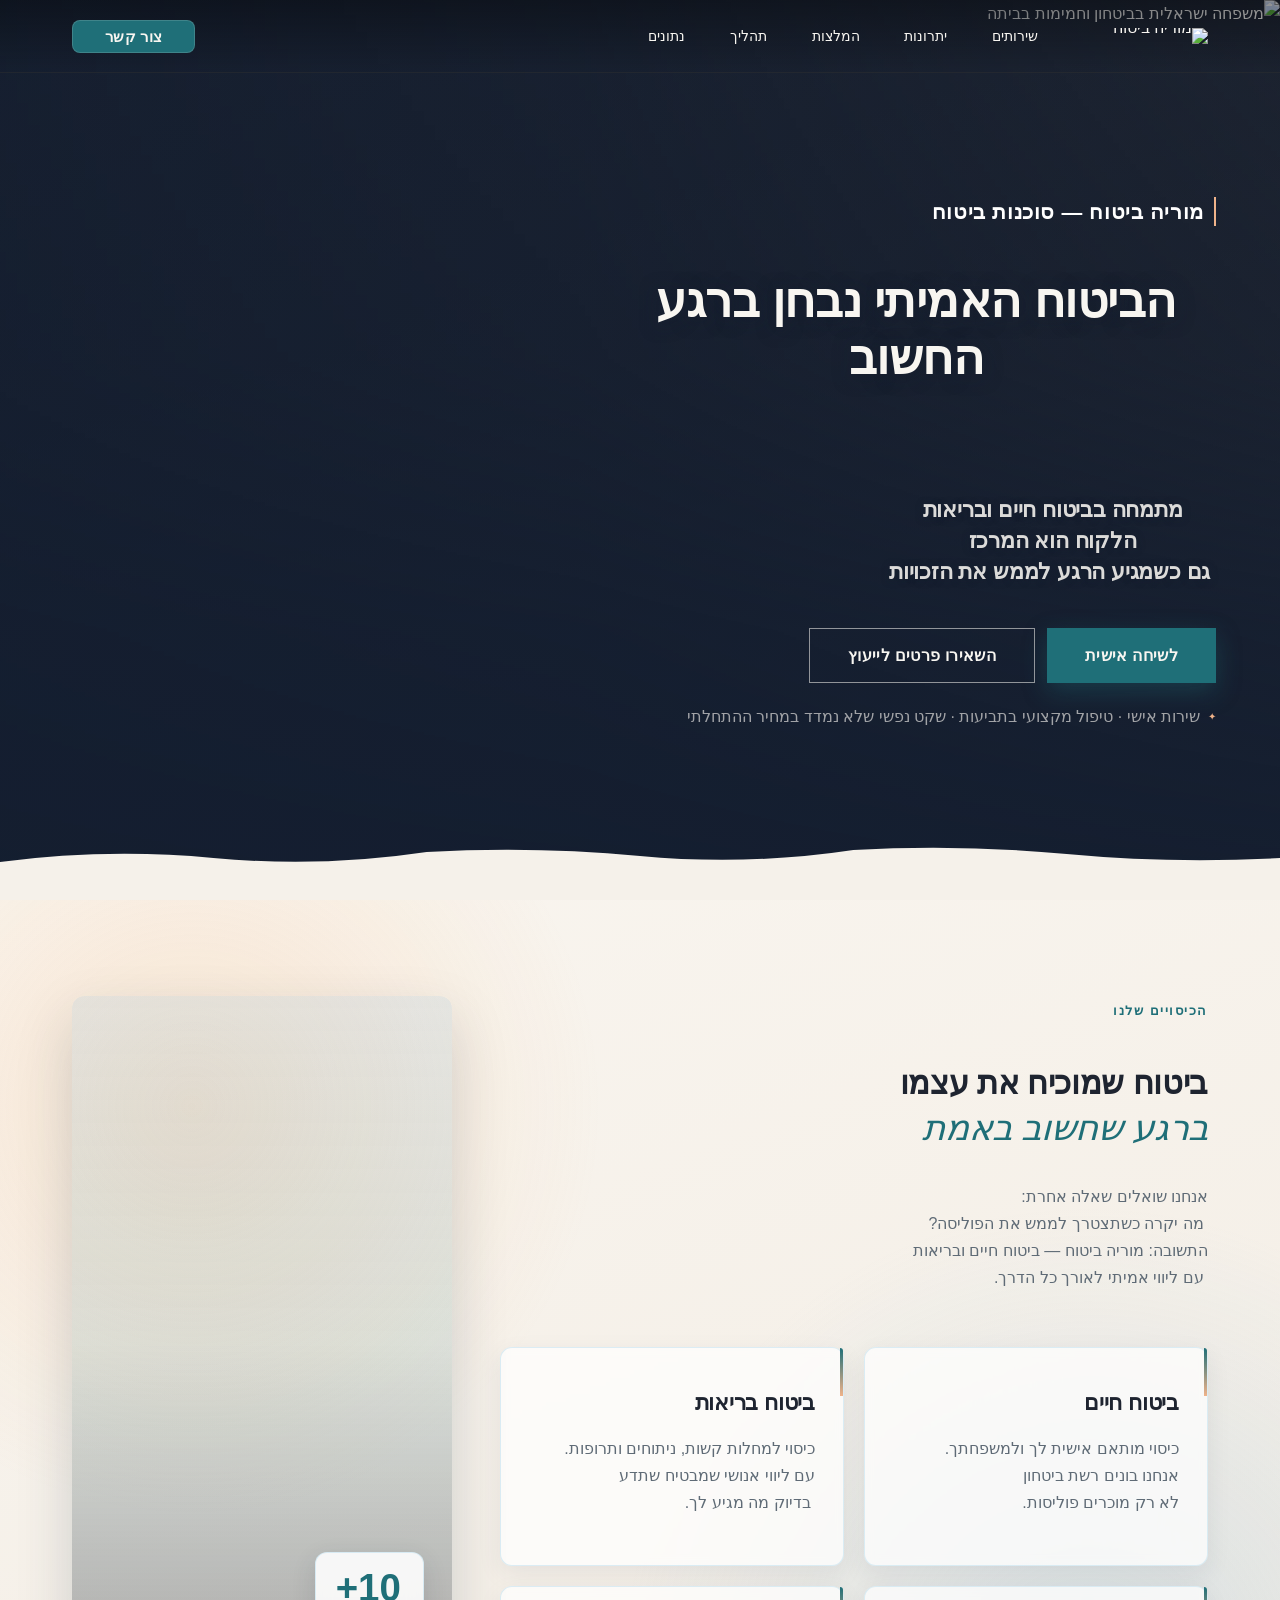
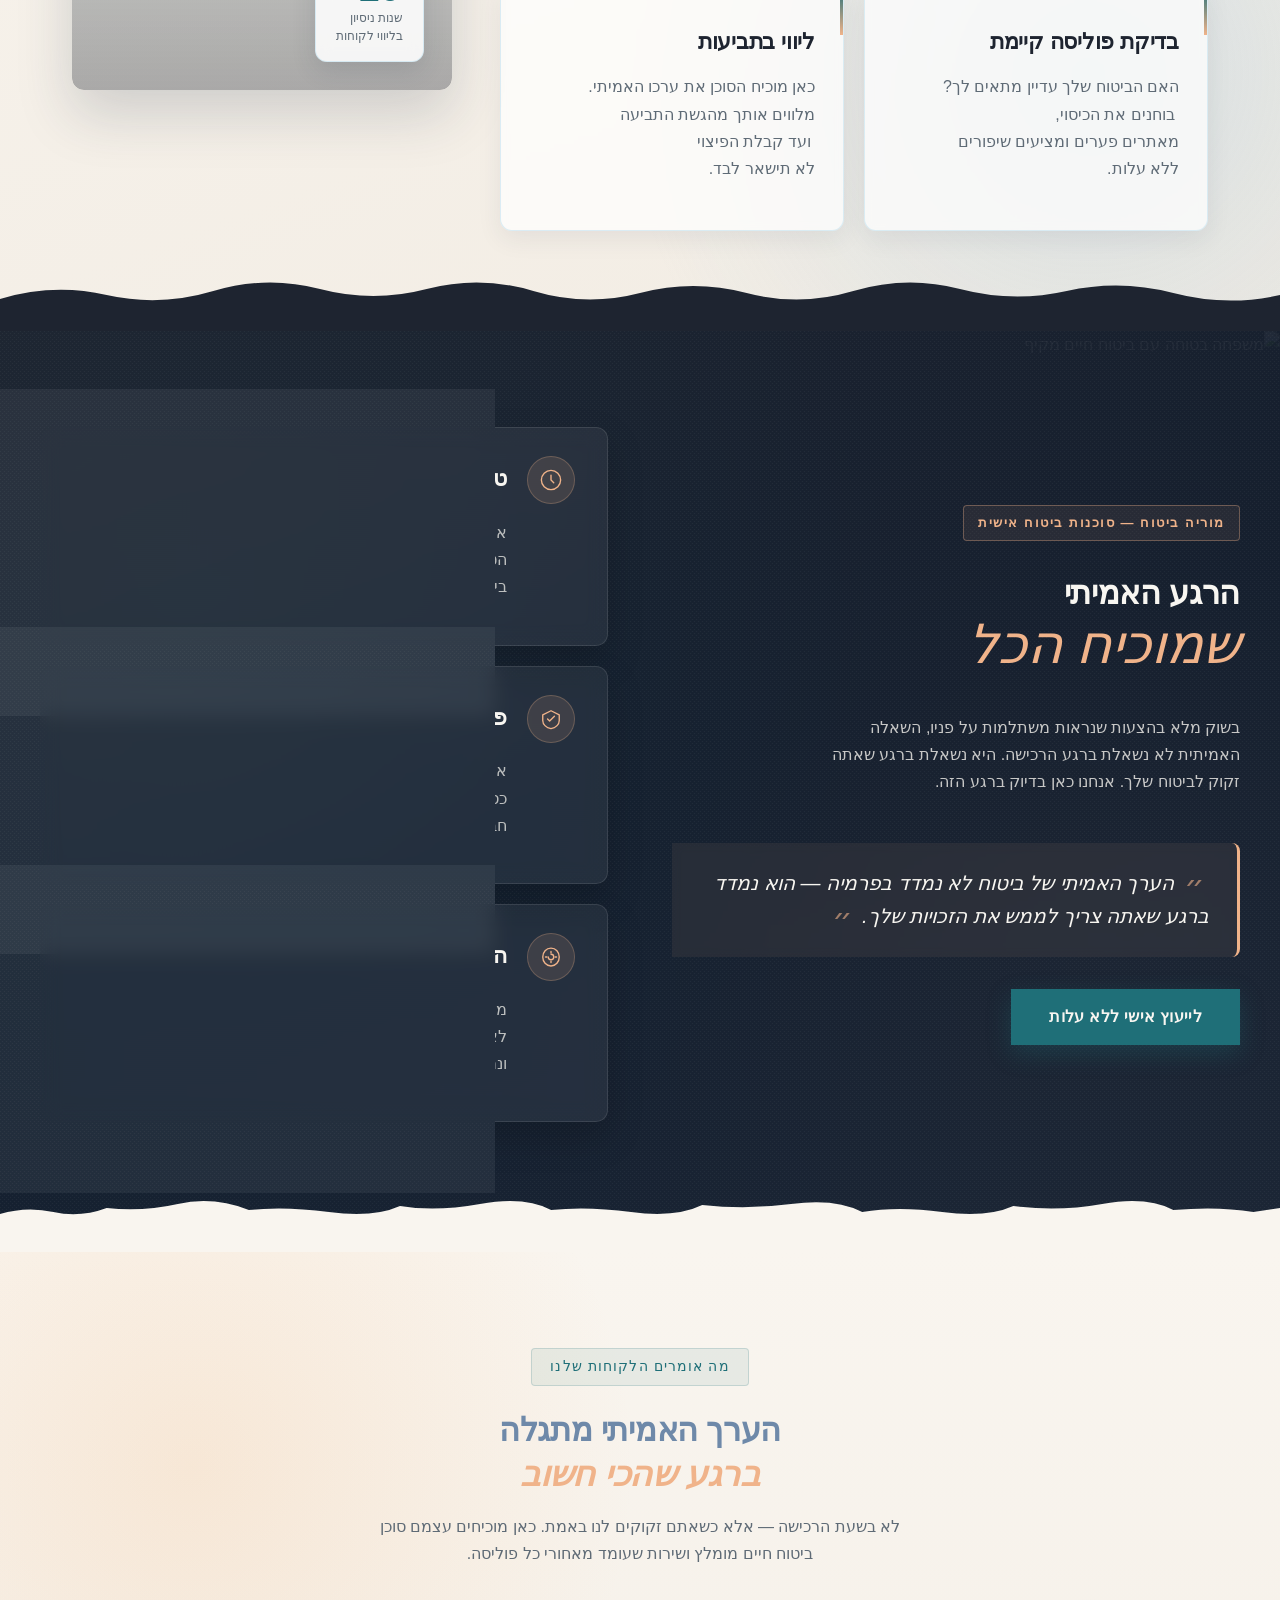
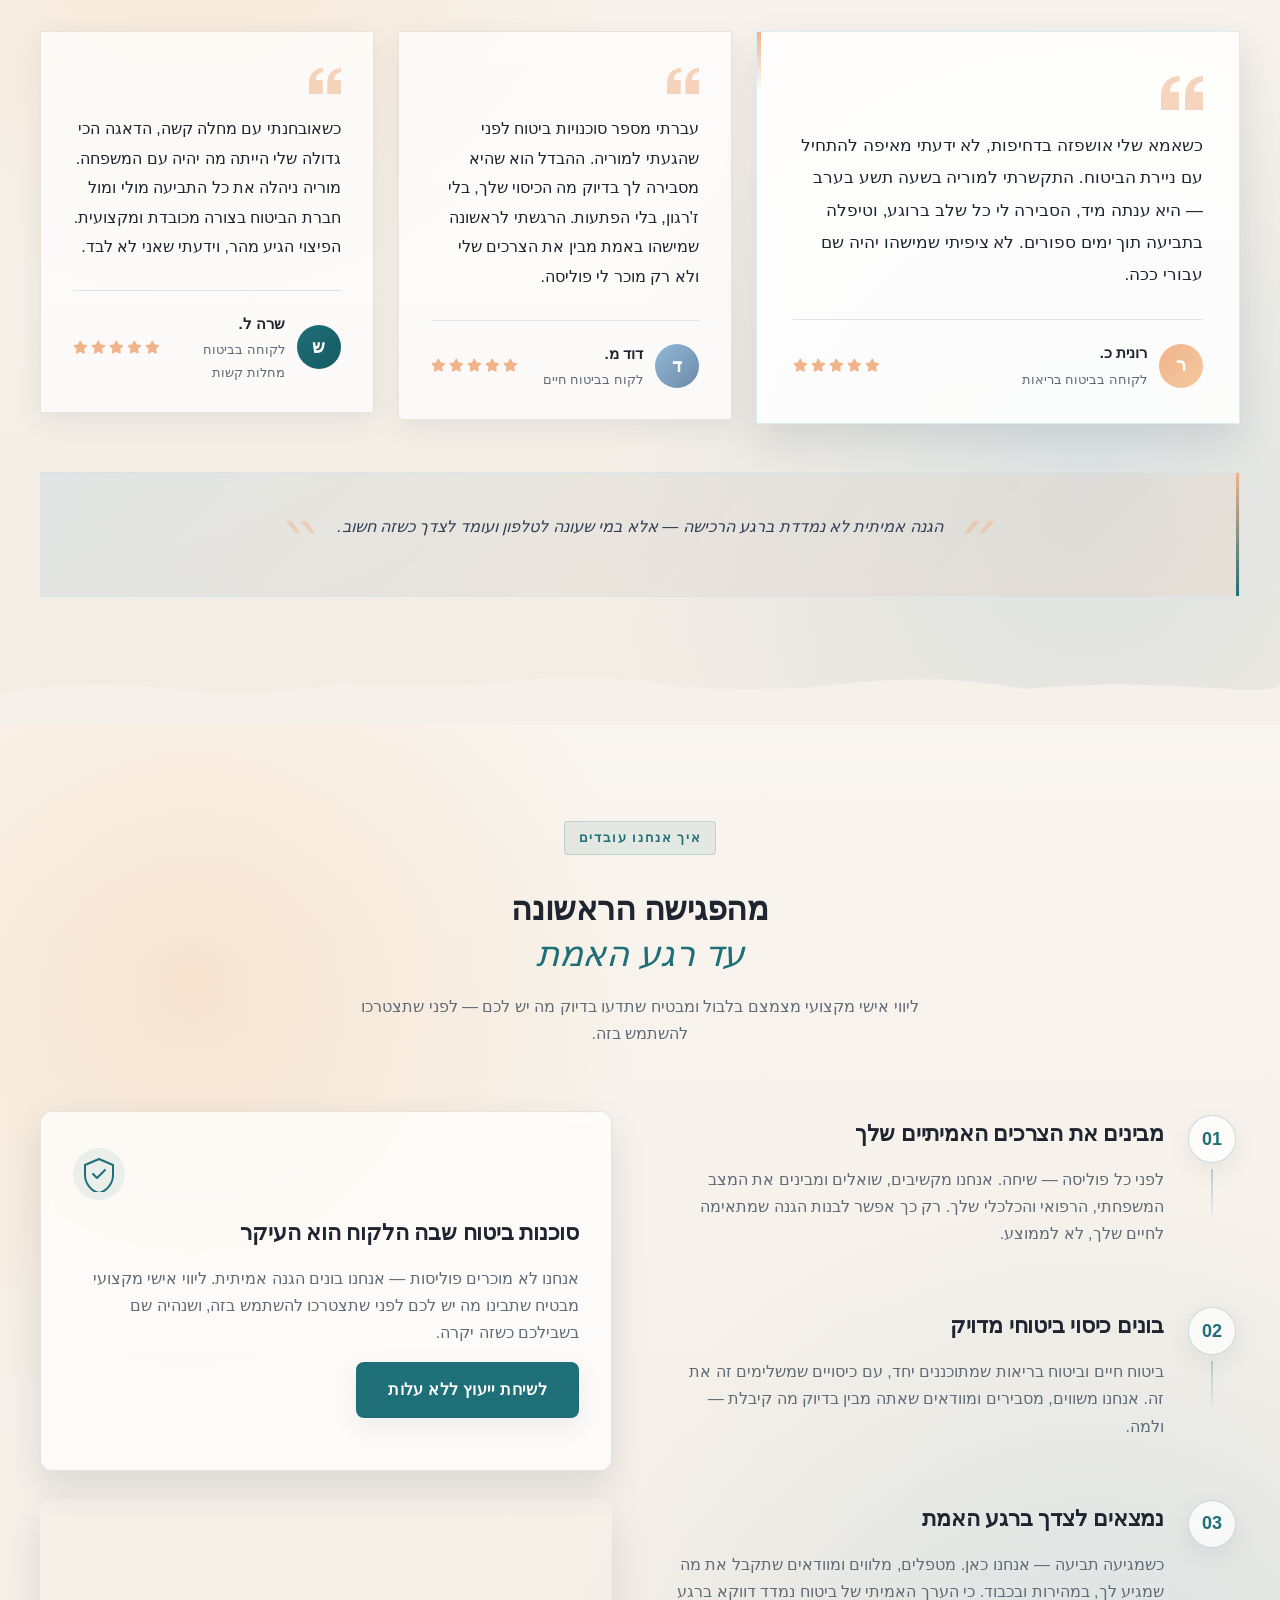
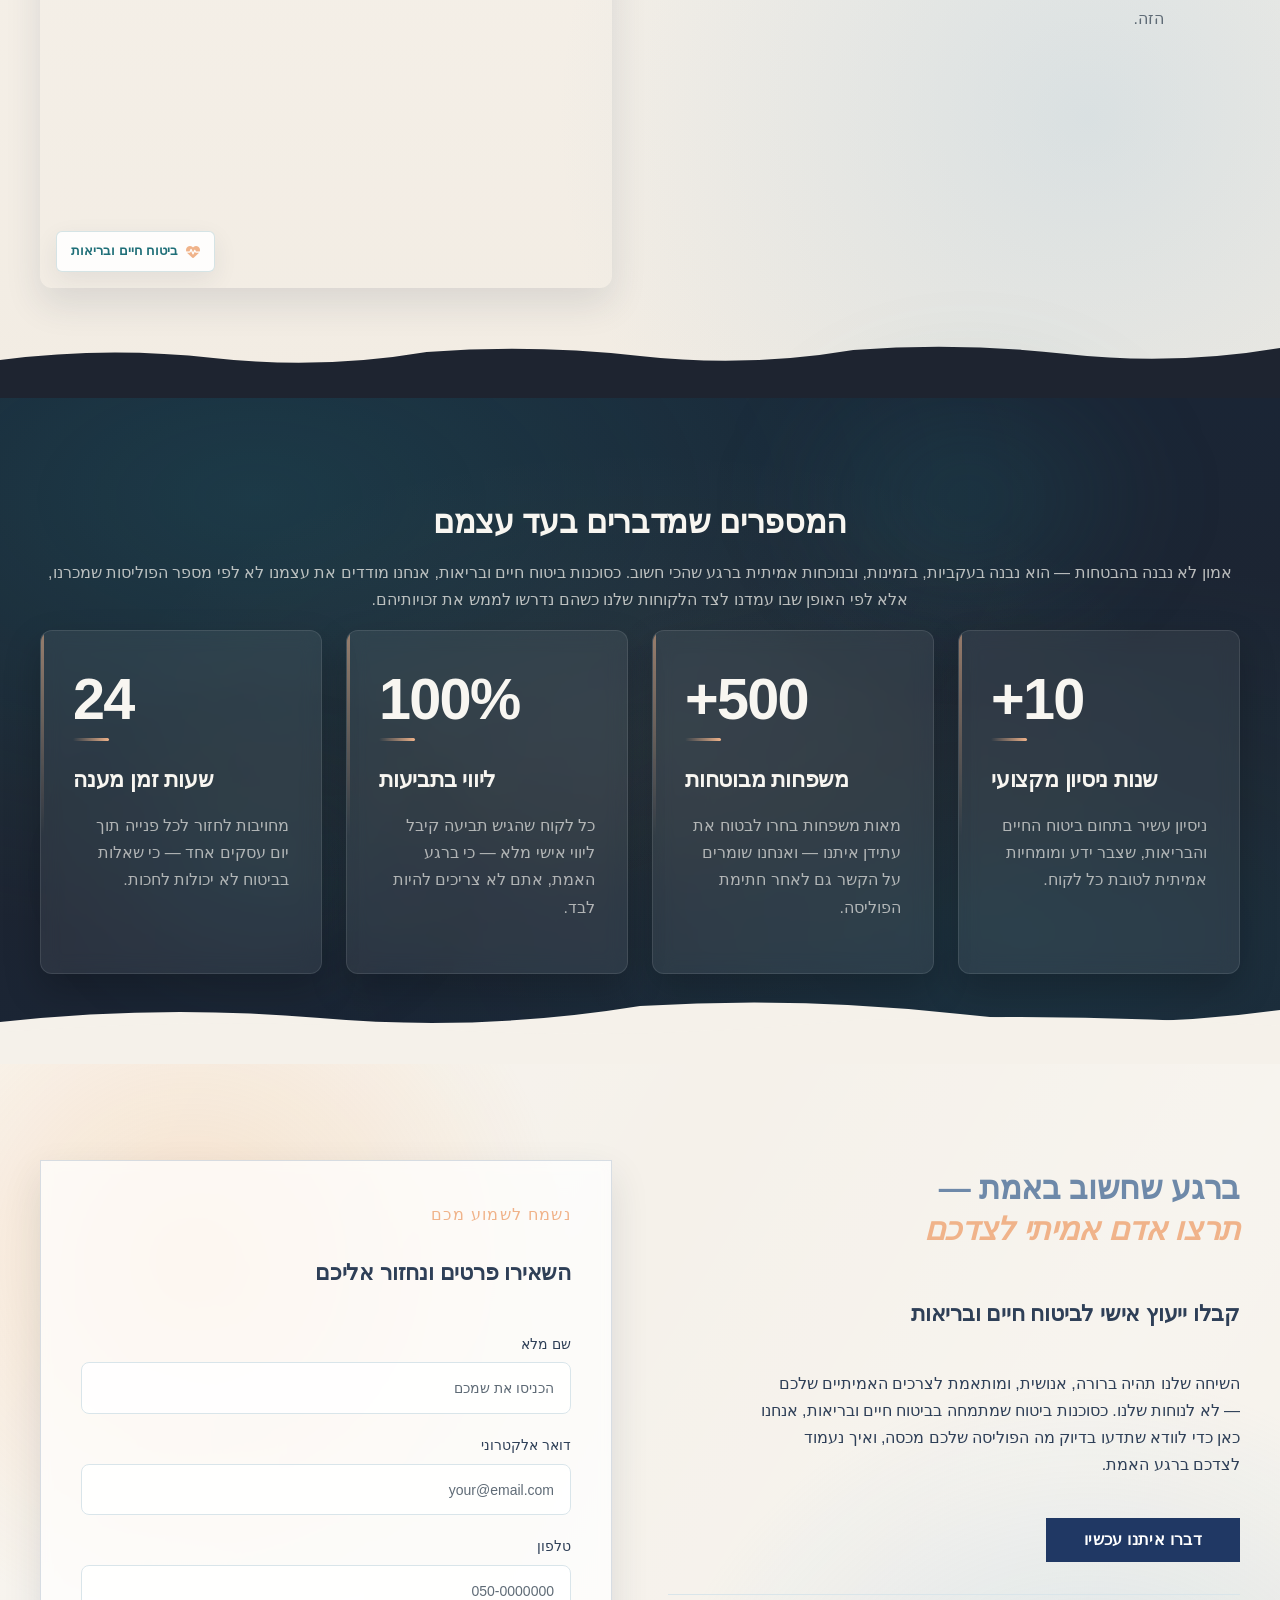
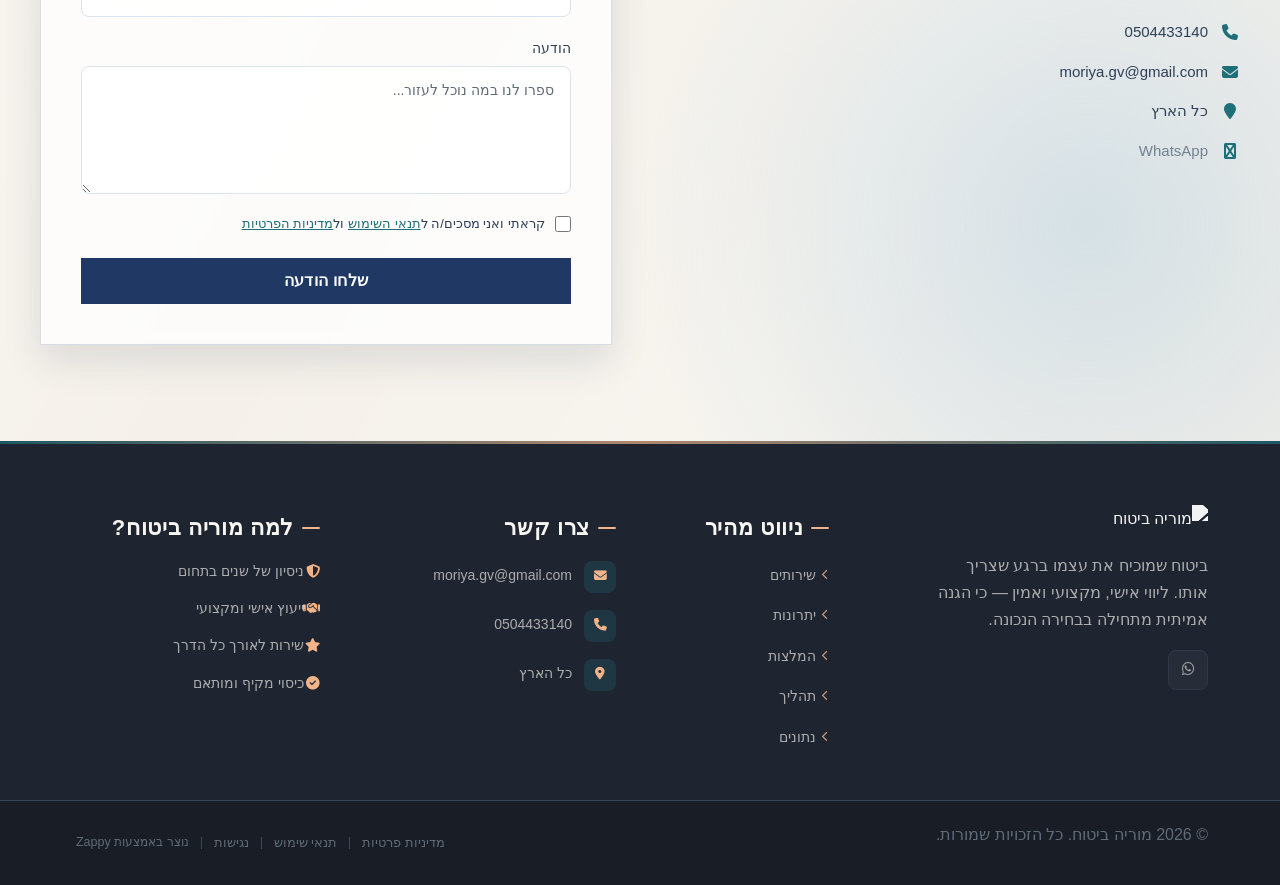
==== commit ab04393e: "Background sync: Progressive GitHub Sync" ====
--- a/public/index.html
+++ b/public/index.html
@@ -852,16 +852,13 @@
 
         <article class="index-services-card" data-grid-item-index="2">
           <h3 class="index-services-card-title">בדיקת פוליסה קיימת</h3>
-          <p >האם הביטוח שלך עדיין מתאים לך?
-בוחנים את הכיסוי, מאתרים פערים
-ומציעים שיפורים — ללא עלות.</p>
+          <p >האם הביטוח שלך עדיין מתאים לך?<br>&nbsp;בוחנים את הכיסוי,&nbsp;<br>מאתרים פערים
+ומציעים שיפורים&nbsp;<br>ללא עלות.</p>
         </article>
 
         <article class="index-services-card" data-grid-item-index="3">
           <h3 class="index-services-card-title">ליווי בתביעות</h3>
-          <p>כאן מוכיח הסוכן את ערכו האמיתי.
-מלווים אותך מהגשת התביעה
-ועד קבלת הפיצוי — לא תישאר לבד.</p>
+          <p >כאן מוכיח הסוכן את ערכו האמיתי.&nbsp;<br>מלווים אותך מהגשת התביעה<br>&nbsp;ועד קבלת הפיצוי&nbsp;<br>לא תישאר לבד.</p>
         </article>
 
       </div>
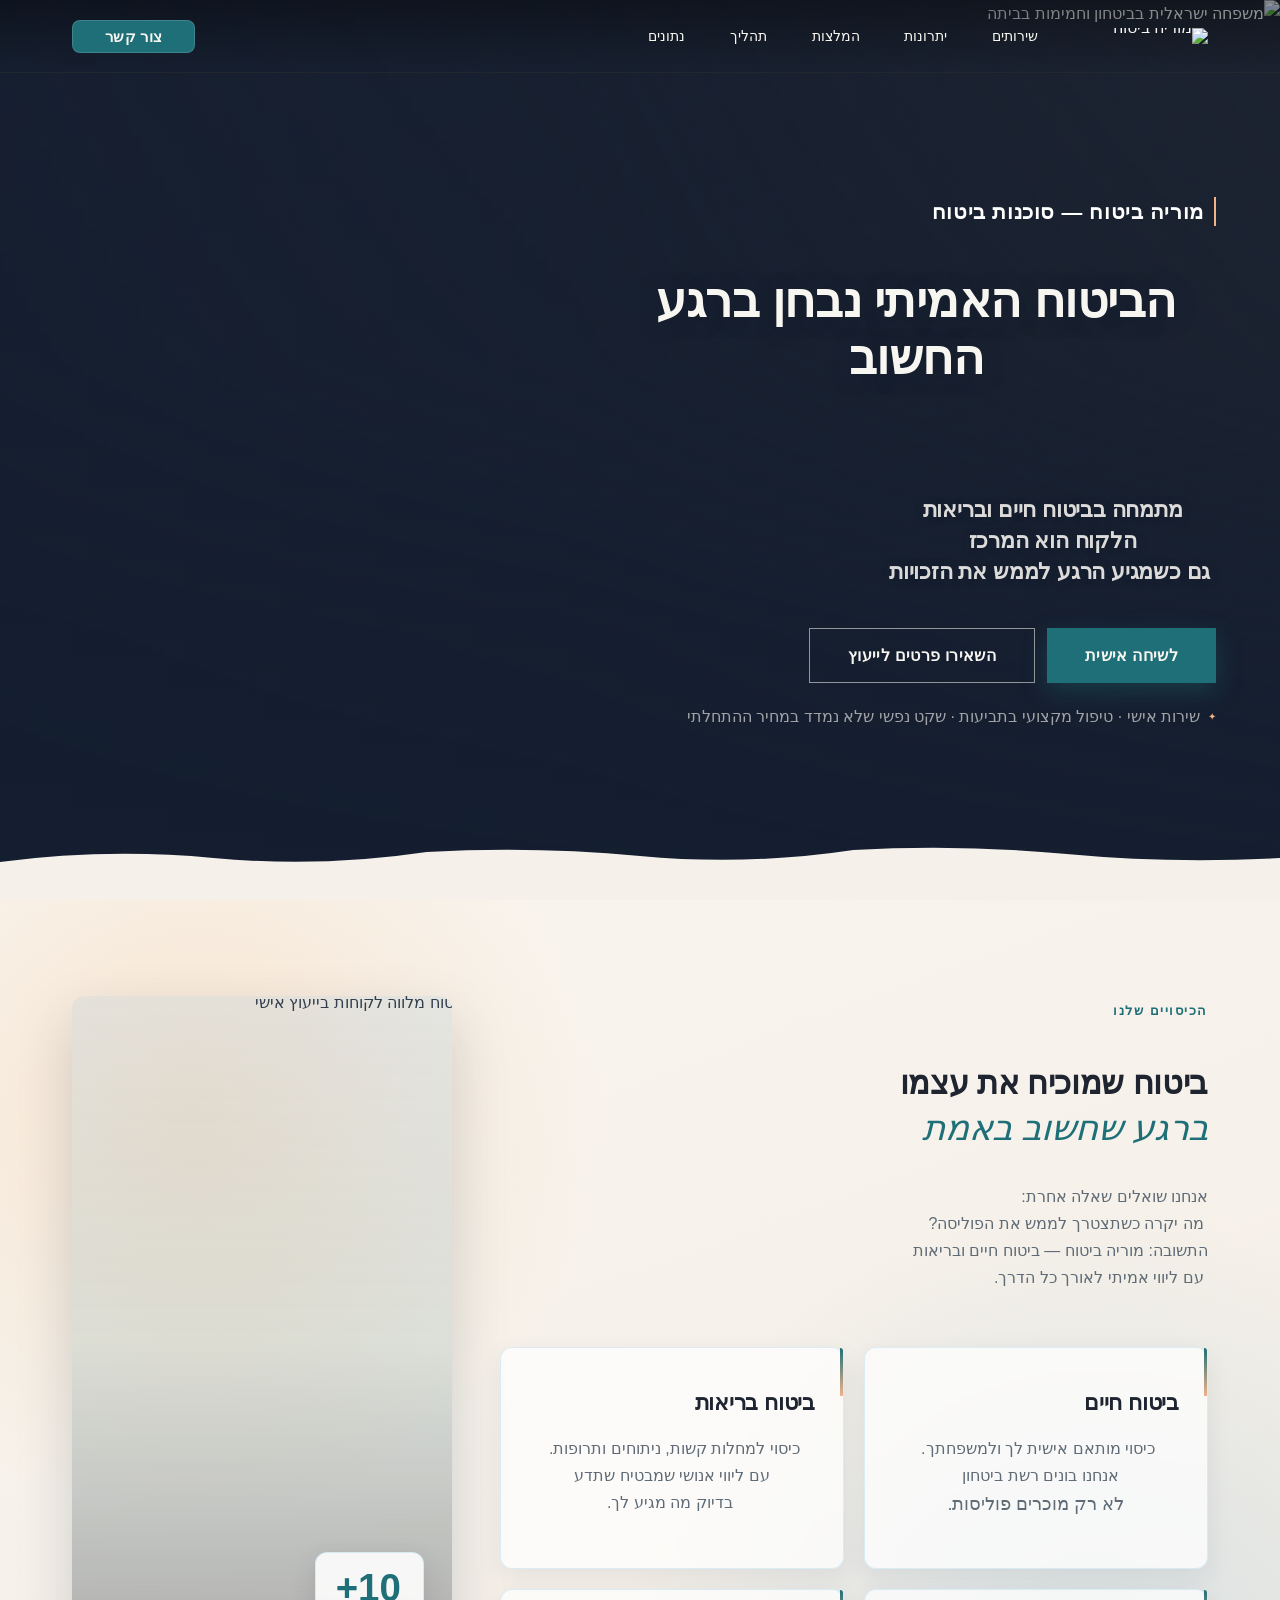
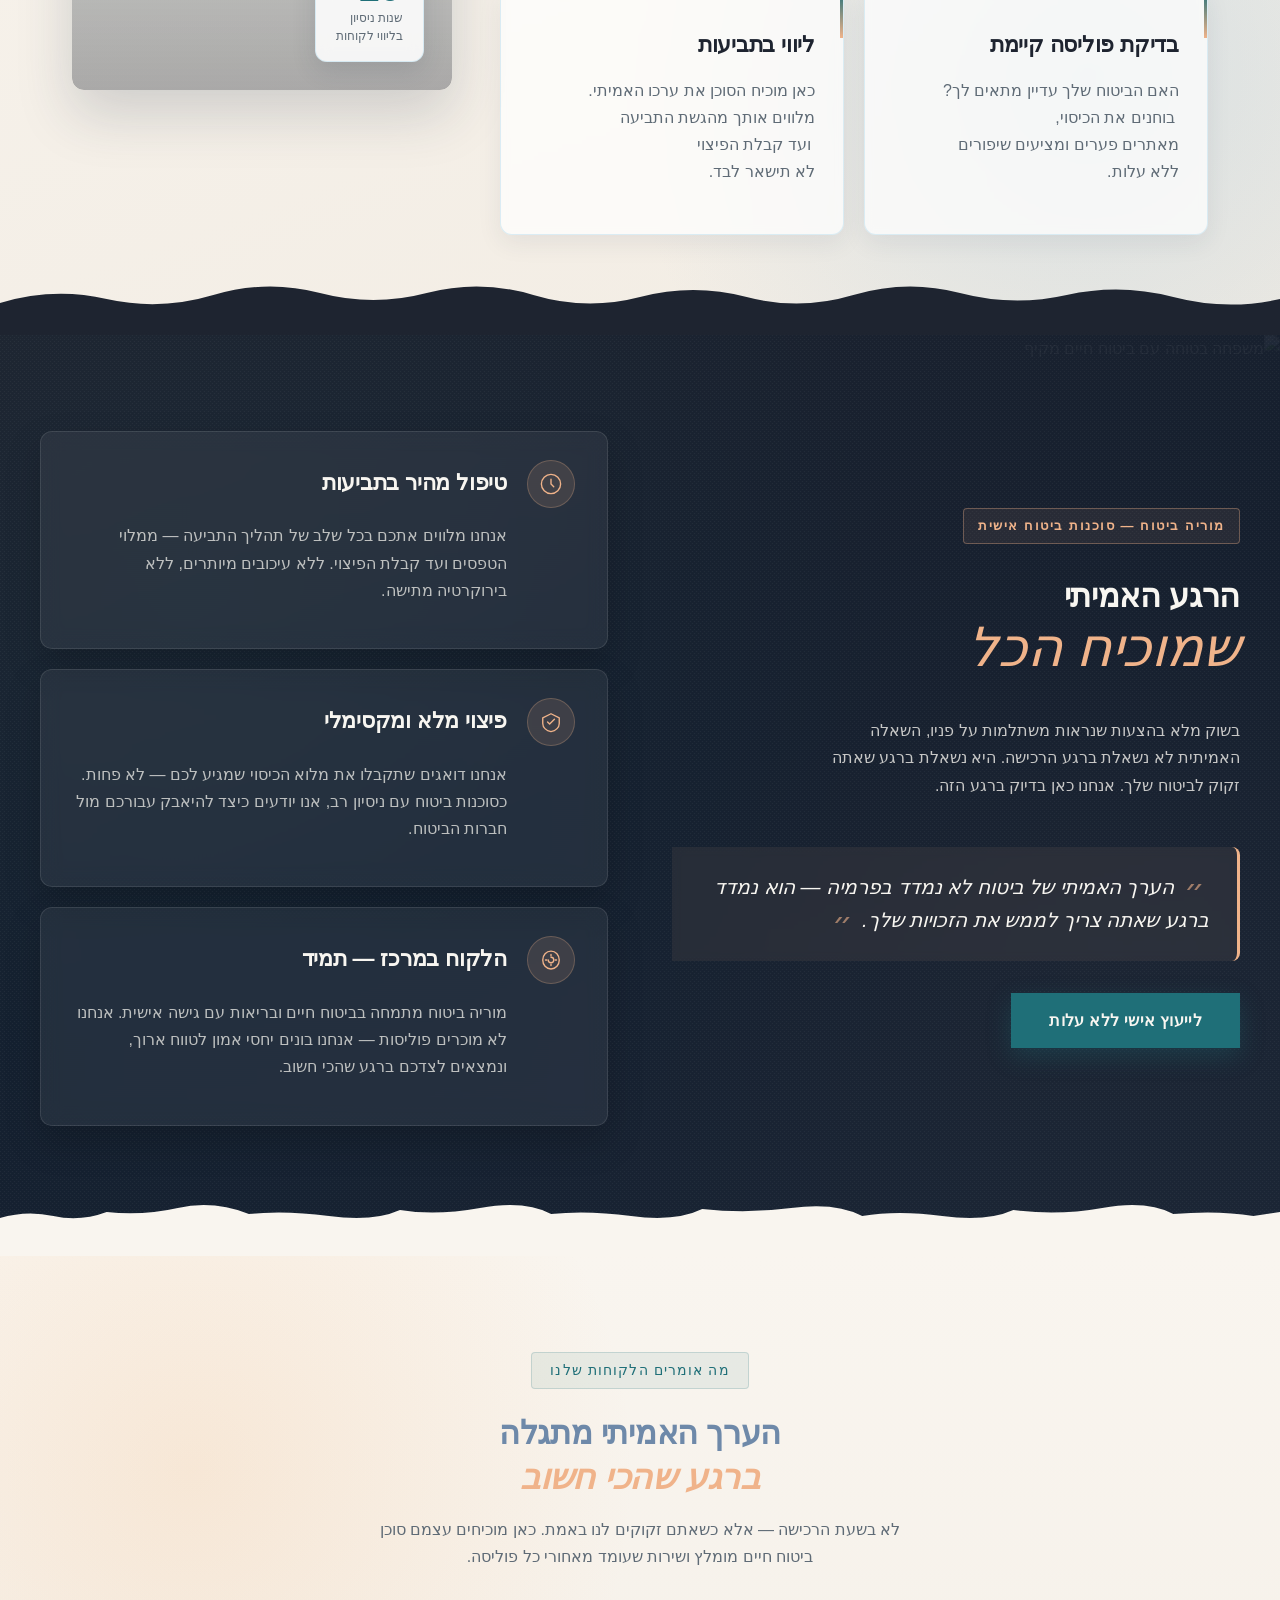
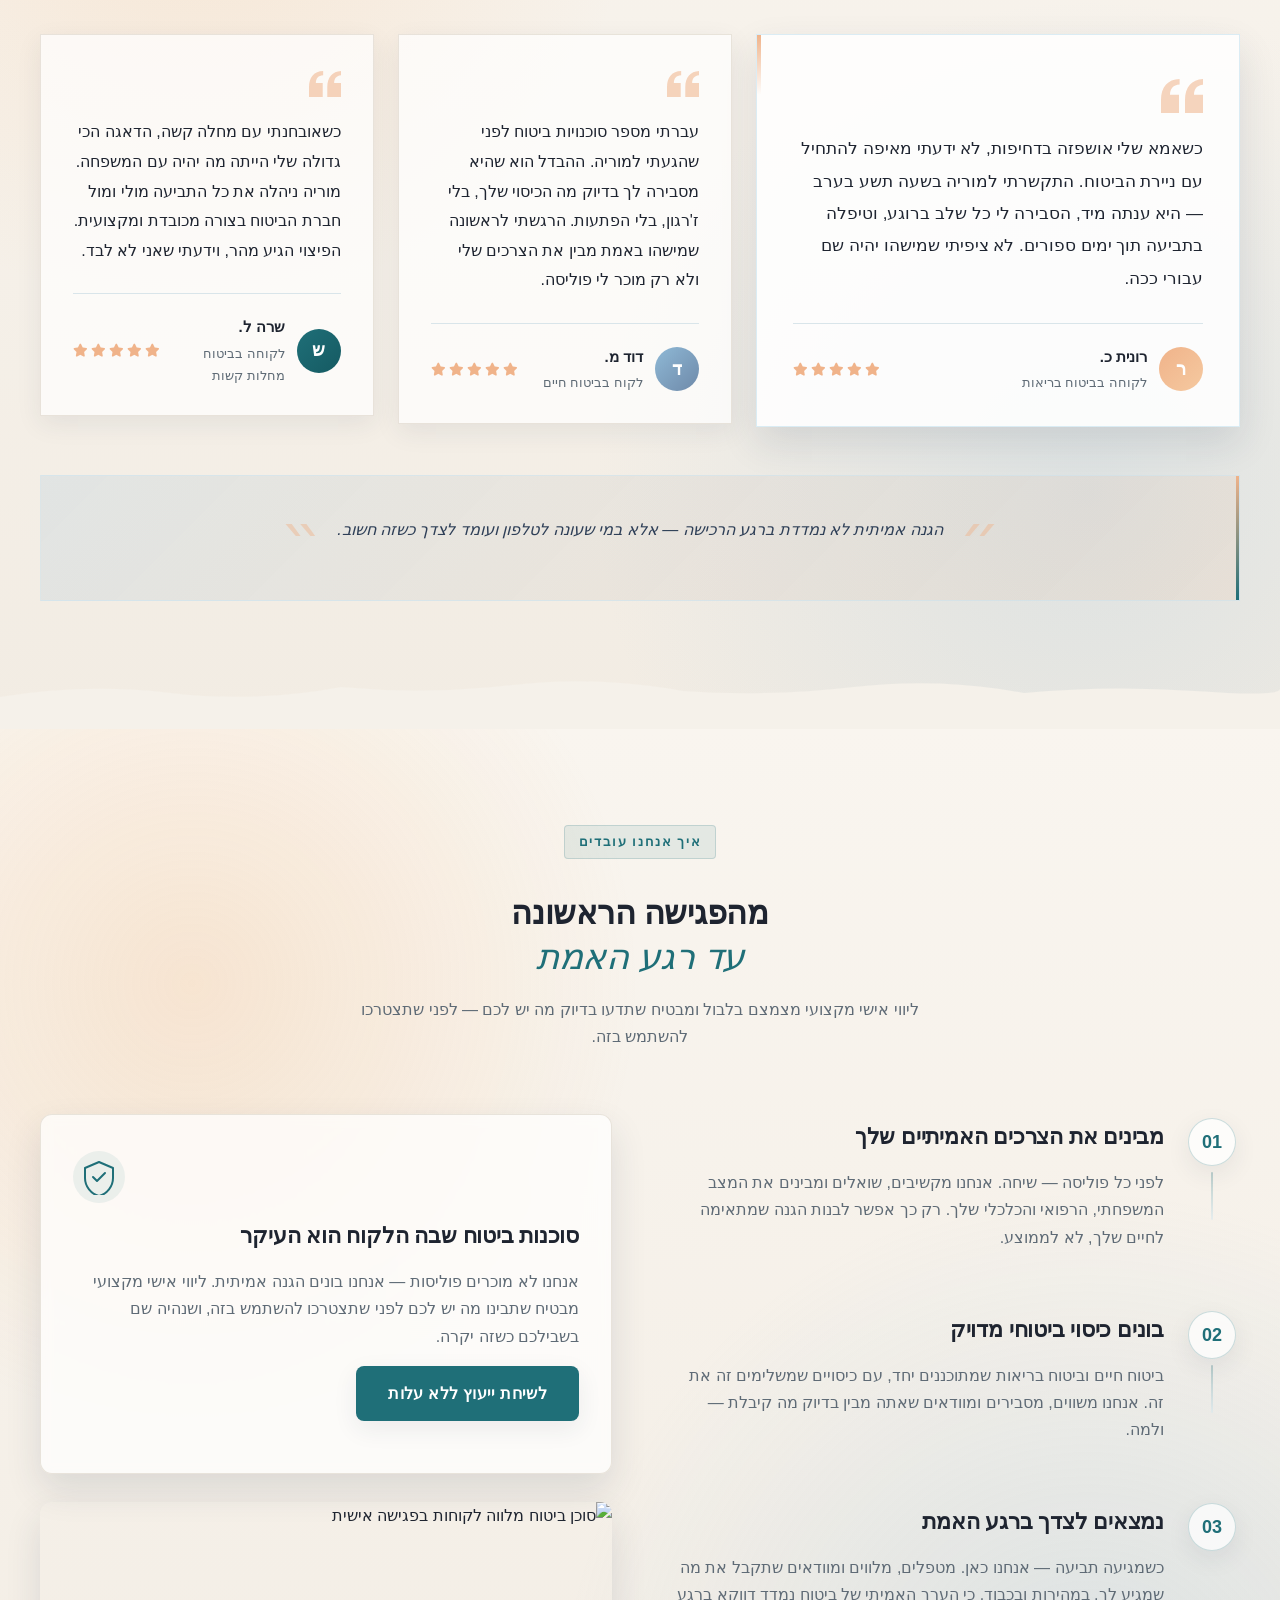
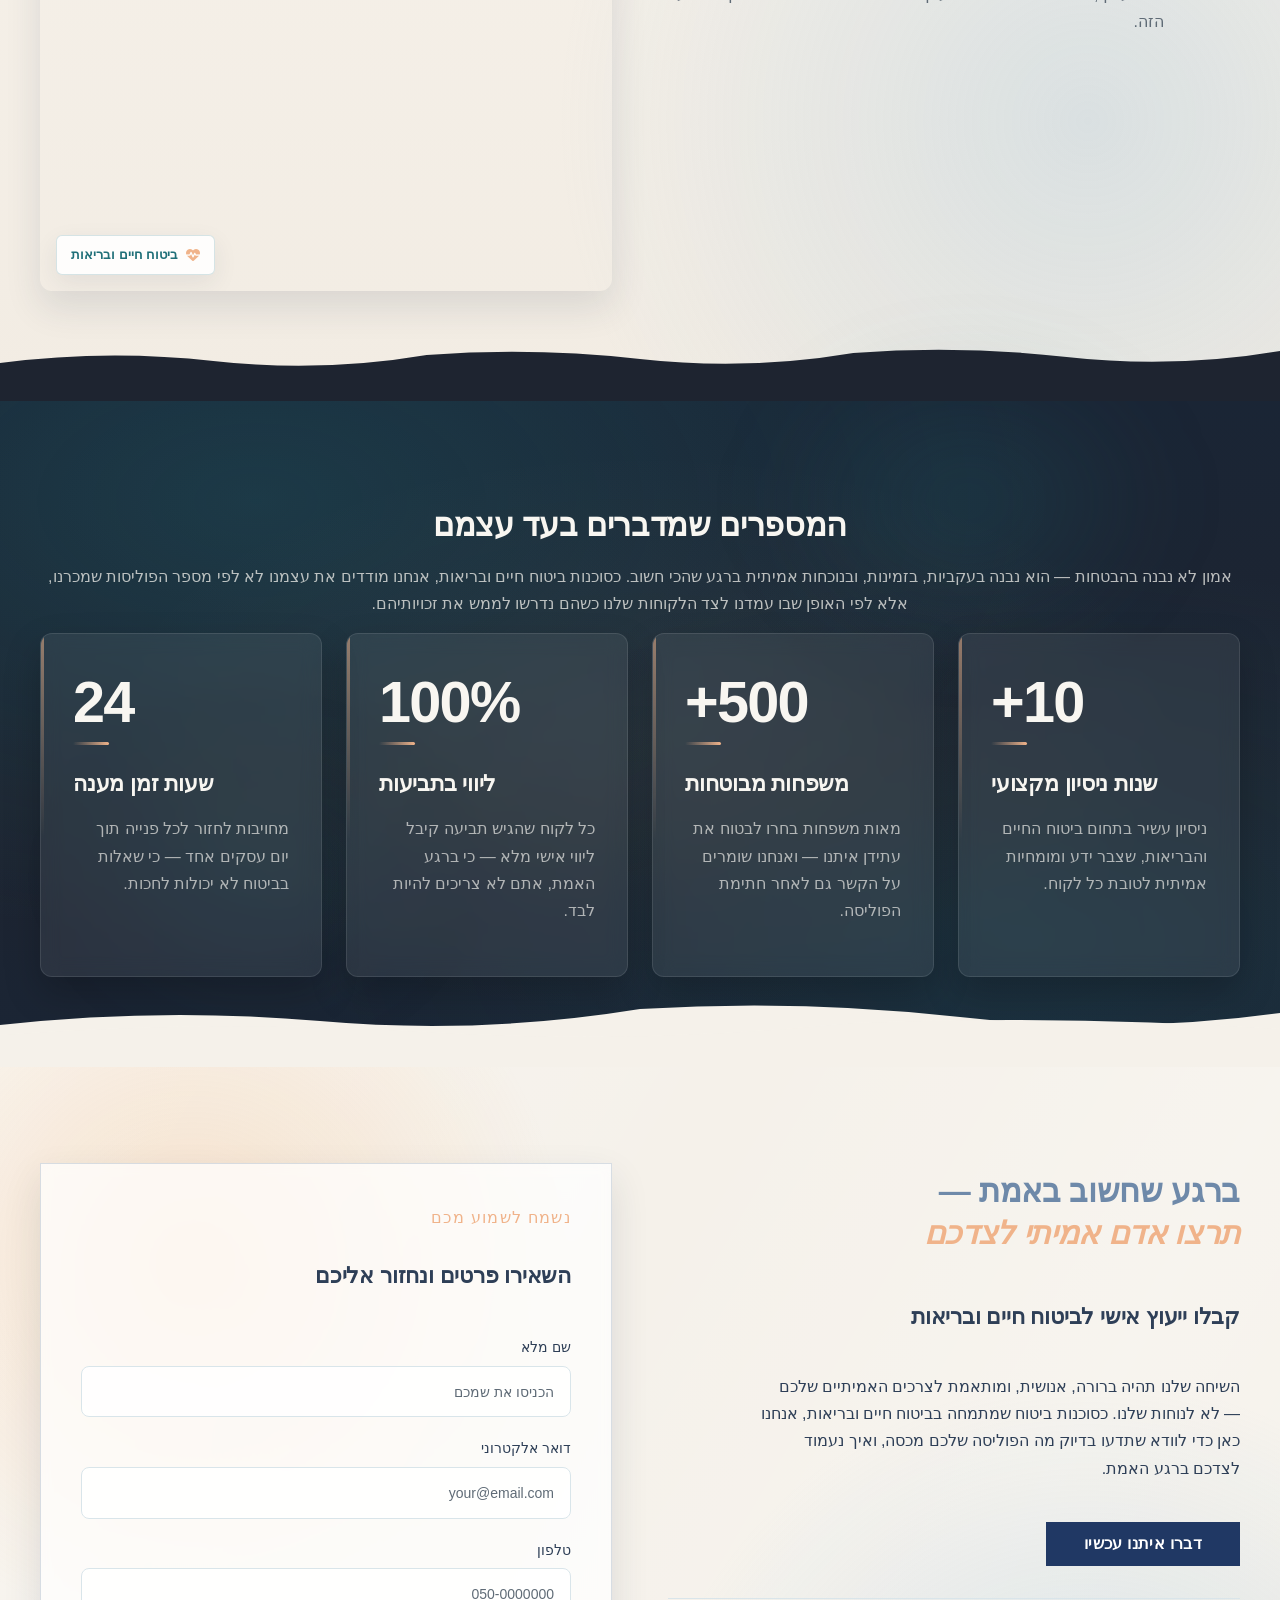
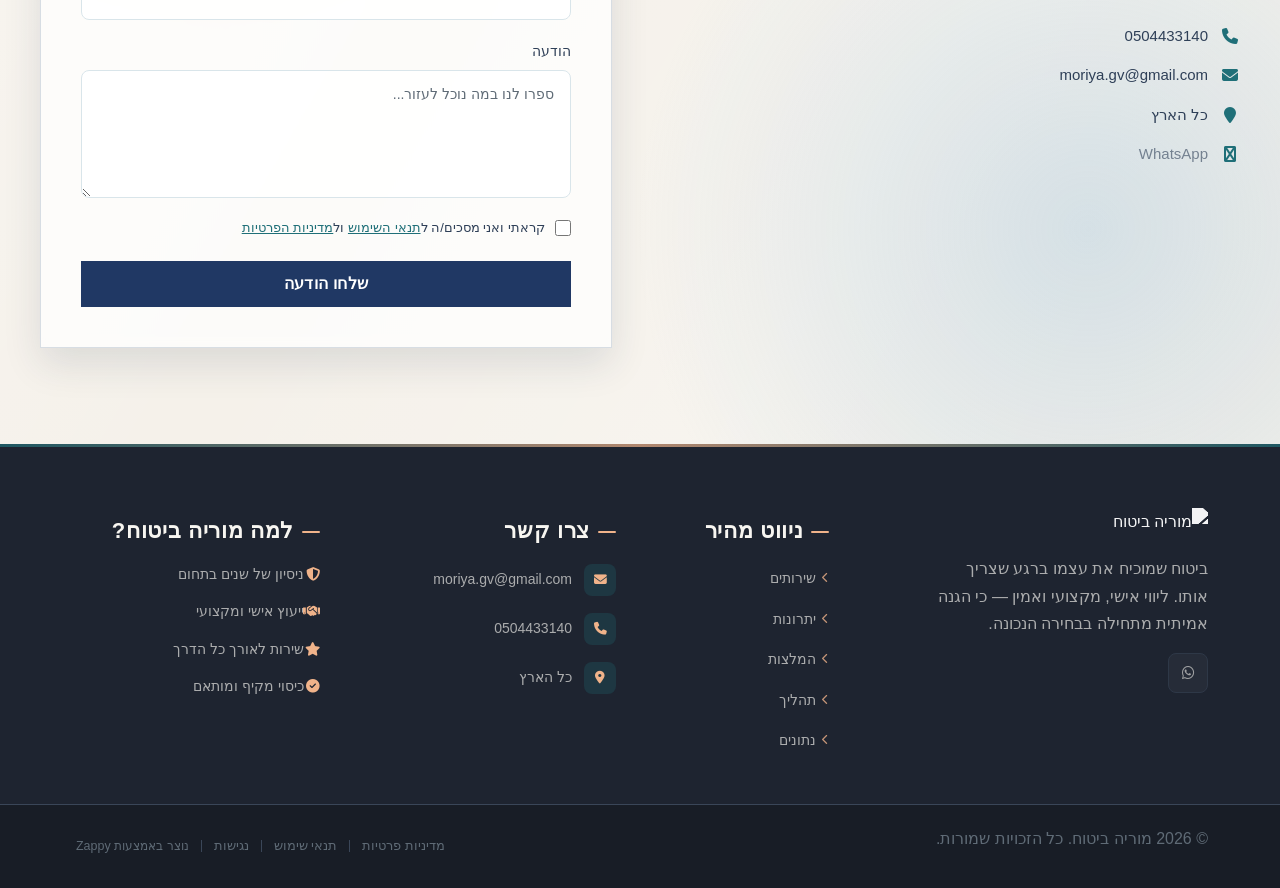
==== commit ad464048: "Background sync: Progressive GitHub Sync" ====
--- a/public/index.html
+++ b/public/index.html
@@ -842,12 +842,12 @@
 
         <article class="index-services-card" data-grid-item-index="0">
           <h3 class="index-services-card-title">ביטוח חיים</h3>
-          <p >כיסוי מותאם אישית לך ולמשפחתך.&nbsp;<br>אנחנו בונים רשת ביטחון&nbsp;&nbsp;<br>לא רק מוכרים פוליסות.</p>
+          <p style="text-align: center;">כיסוי מותאם אישית לך ולמשפחתך.&nbsp;<br>אנחנו בונים רשת ביטחון&nbsp;&nbsp;<br><span style="font-size: clamp(14px, 4vw, 18px);">לא רק מוכרים פוליסות.</span></p>
         </article>
 
         <article class="index-services-card" data-grid-item-index="1">
           <h3 class="index-services-card-title">ביטוח בריאות</h3>
-          <p >כיסוי למחלות קשות, ניתוחים ותרופות.&nbsp;<br>עם ליווי אנושי שמבטיח שתדע<br>&nbsp;בדיוק מה מגיע לך.</p>
+          <p style="outline: none; text-align: center;">כיסוי למחלות קשות, ניתוחים ותרופות.&nbsp;<br>עם ליווי אנושי שמבטיח שתדע<br>&nbsp;בדיוק מה מגיע לך.</p>
         </article>
 
         <article class="index-services-card" data-grid-item-index="2">
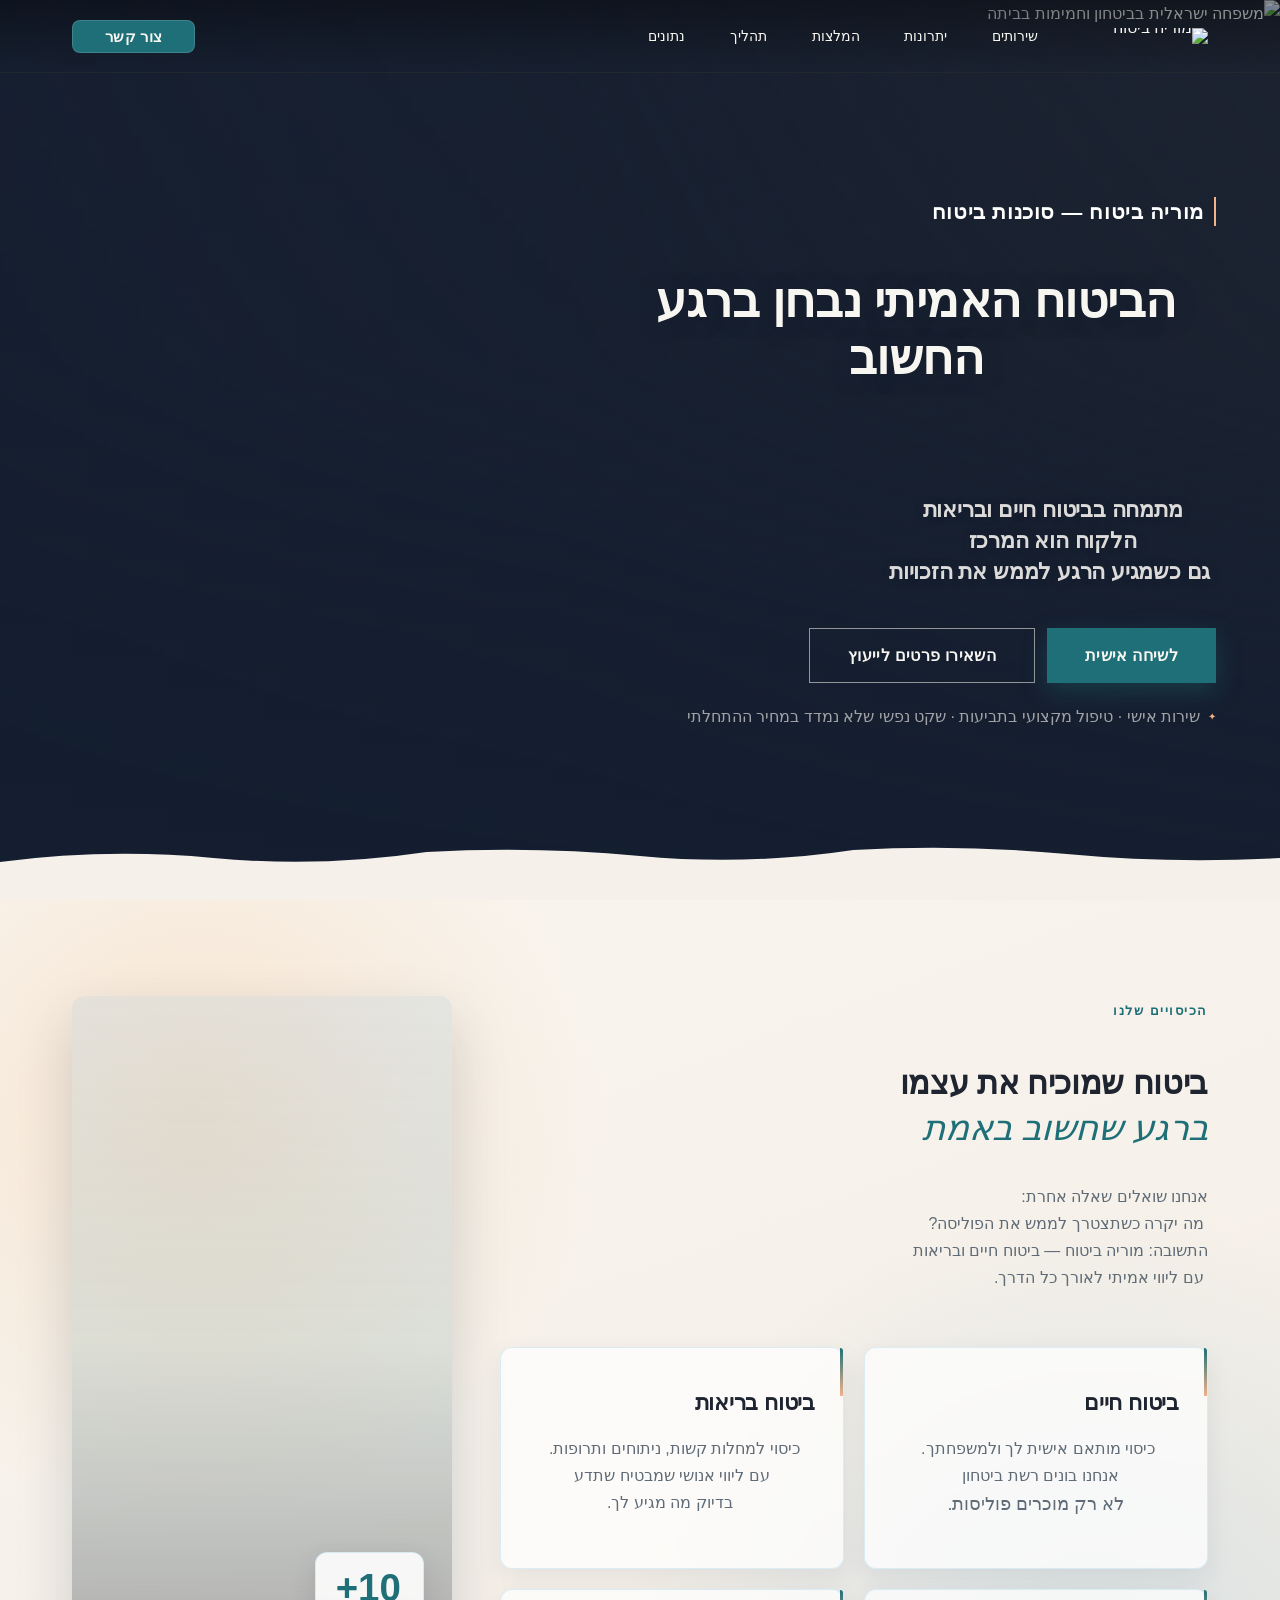
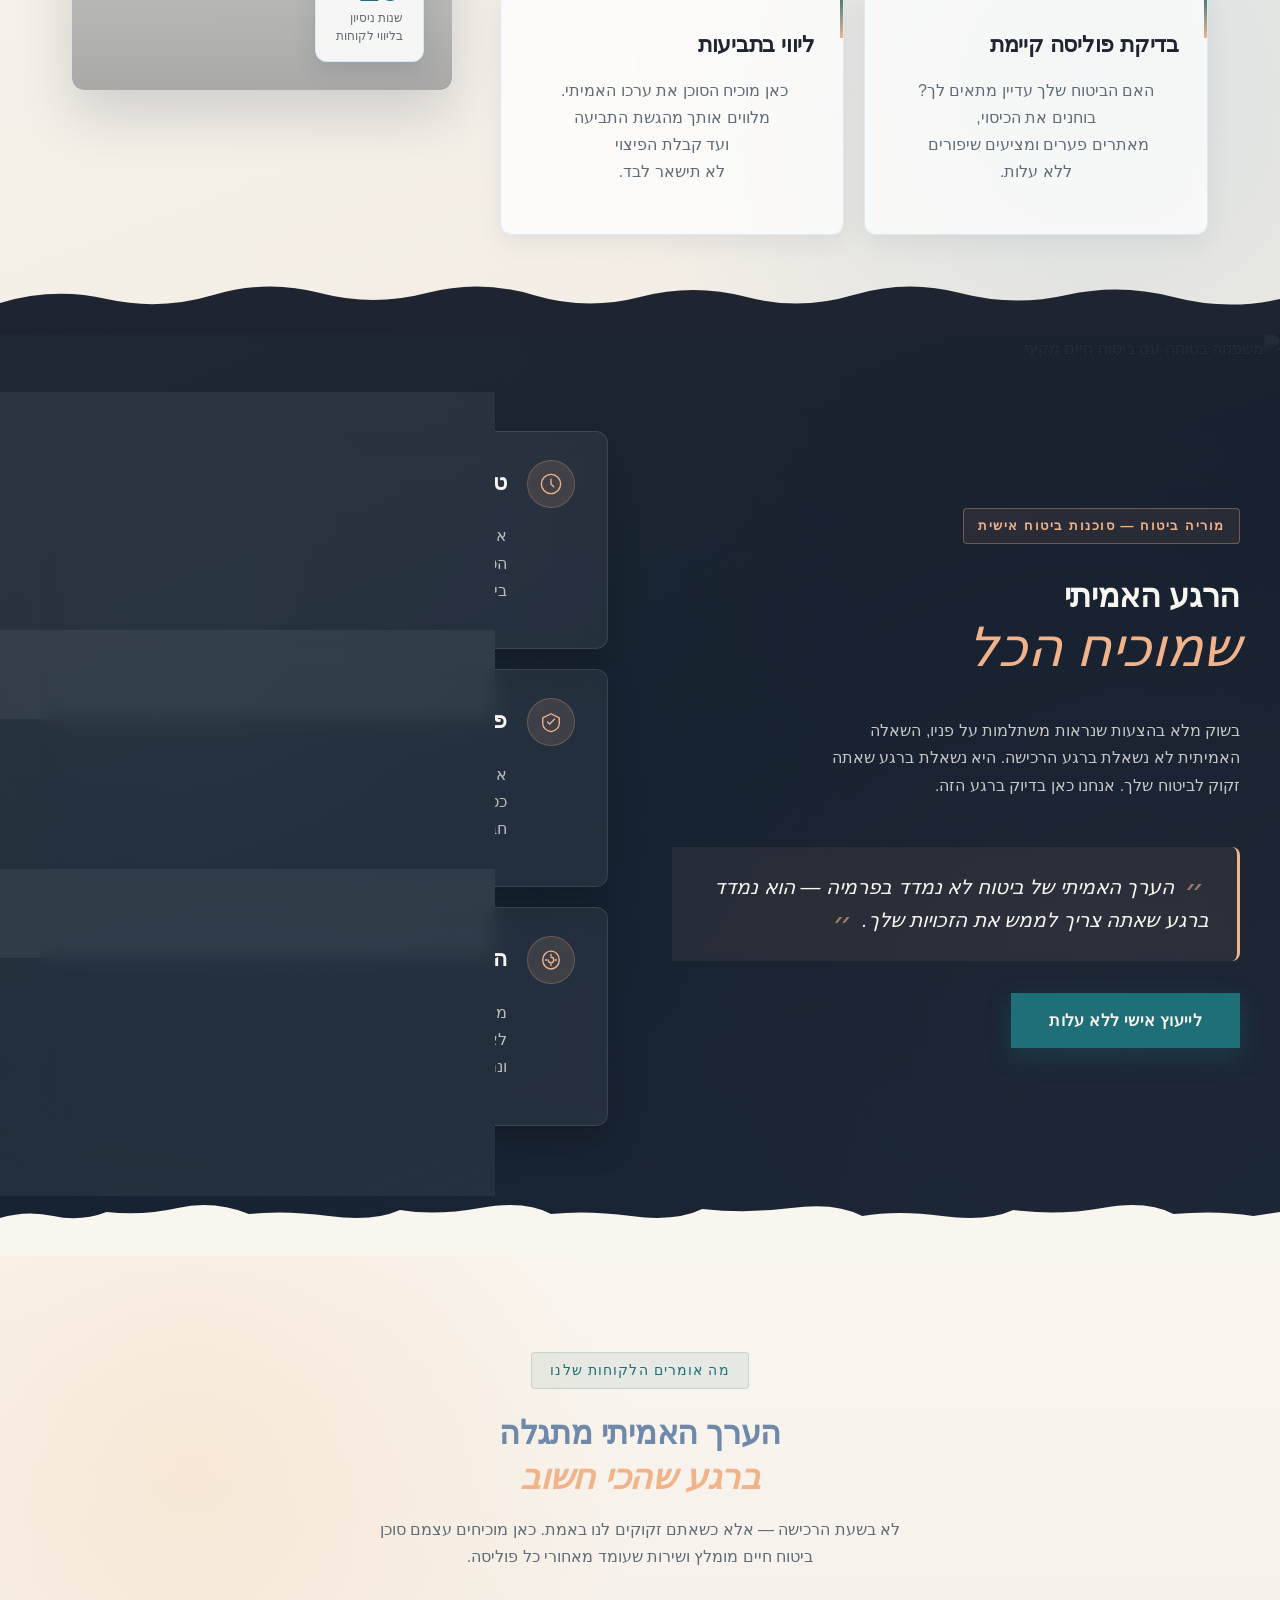
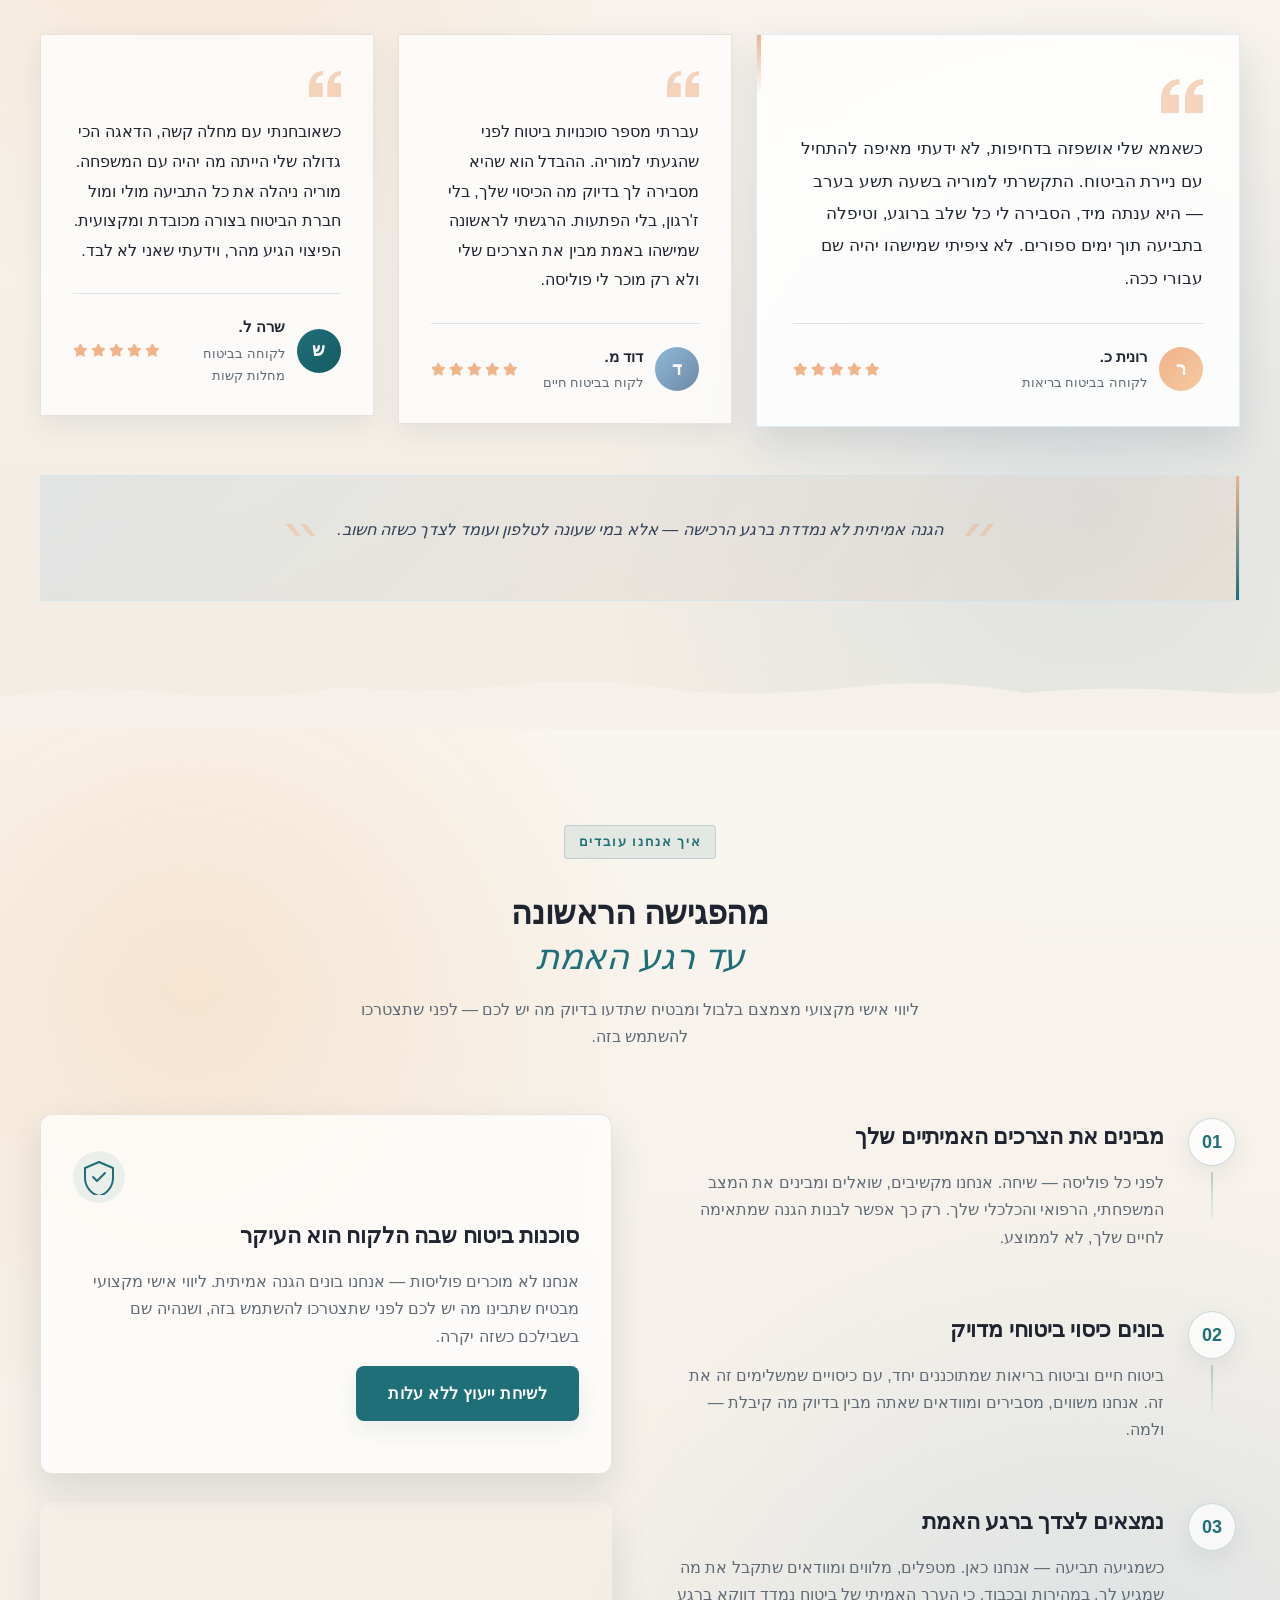
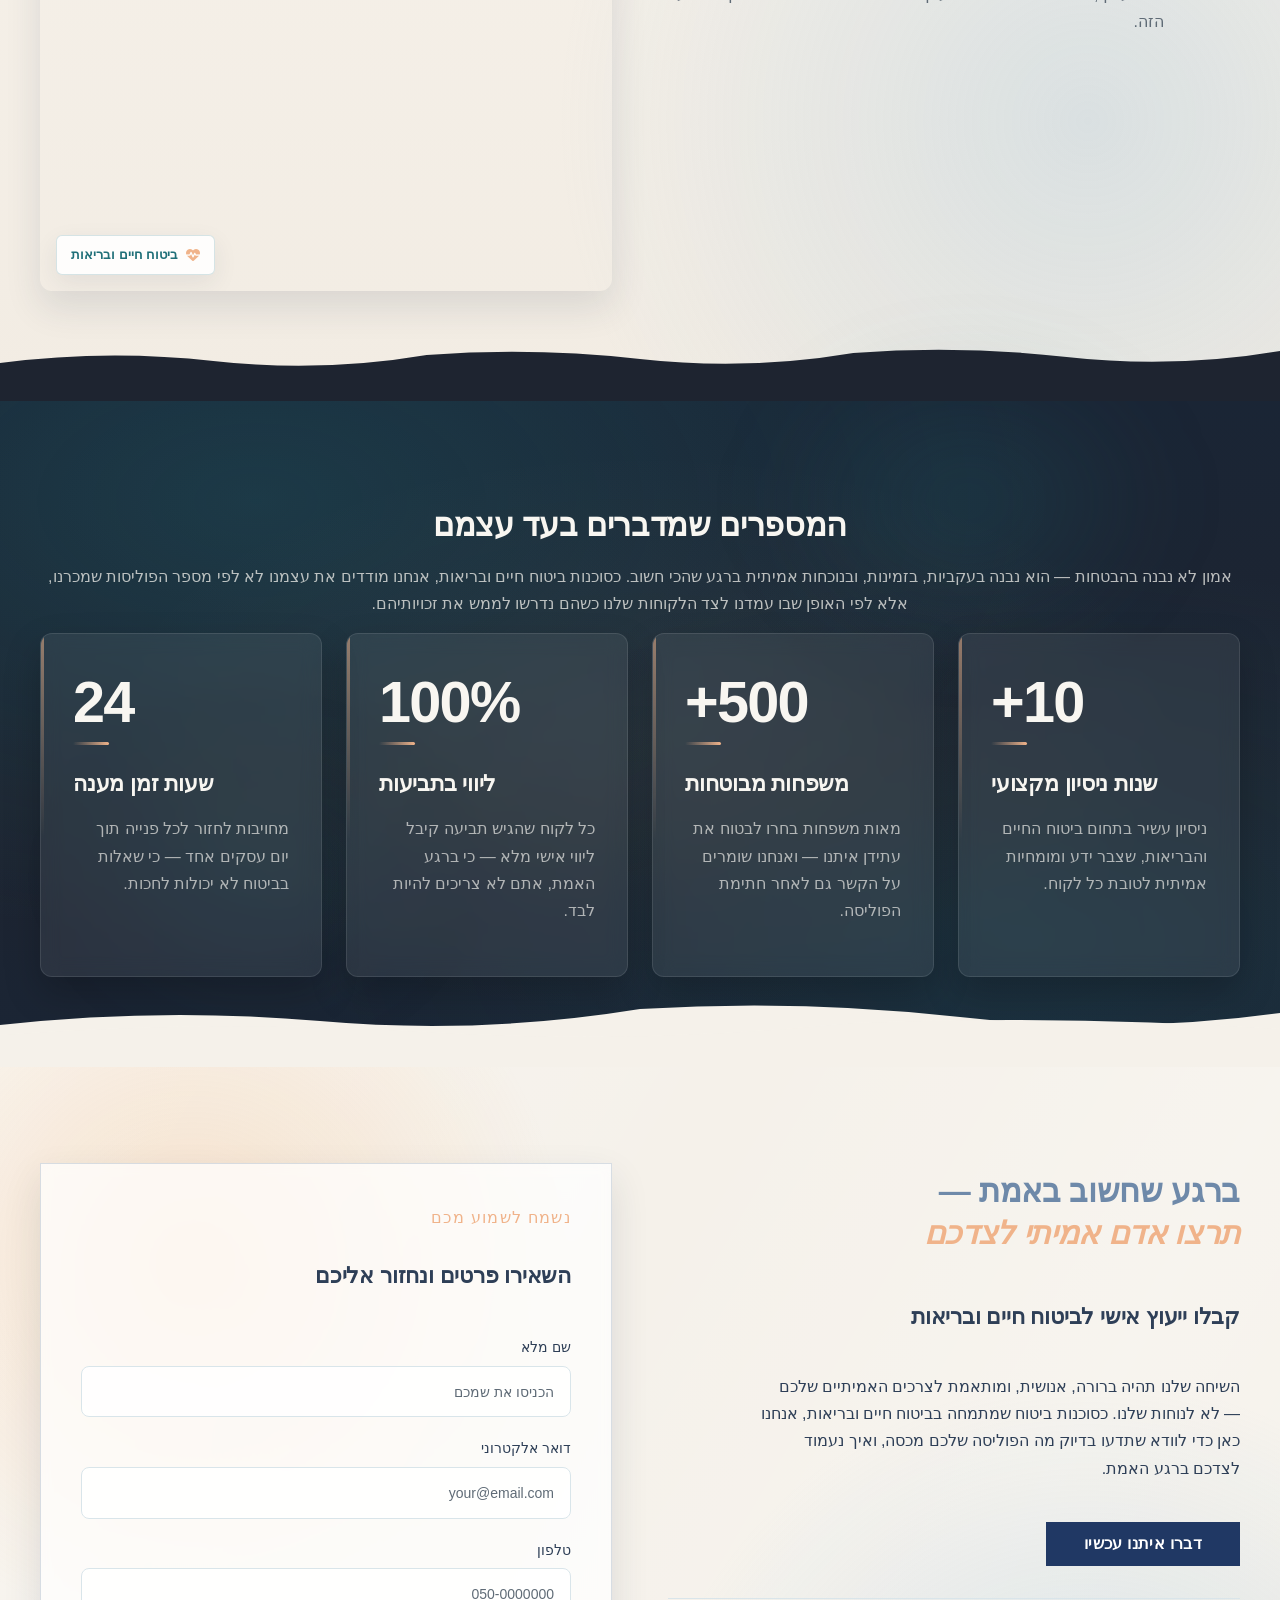
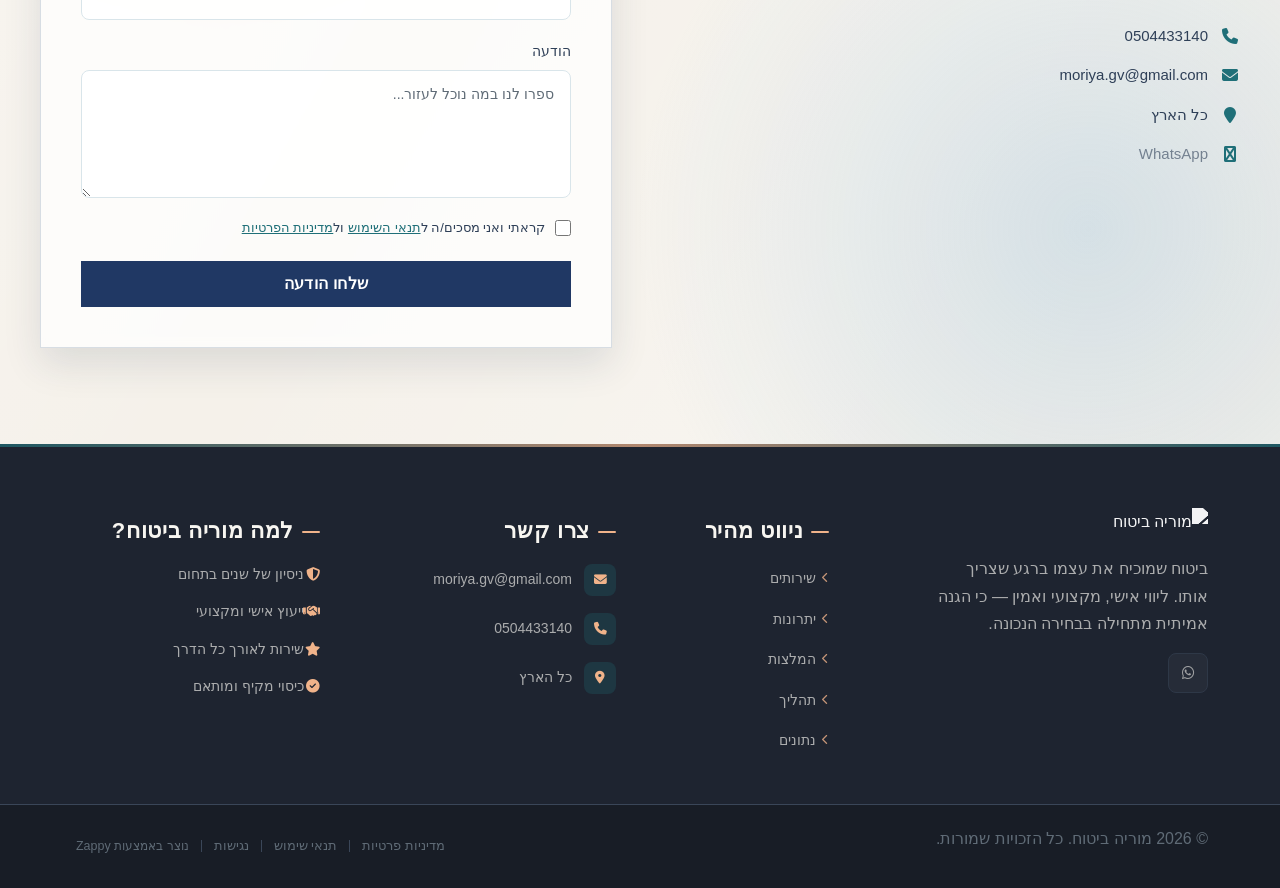
==== commit 0214648f: "Background sync: Progressive GitHub Sync" ====
--- a/public/index.html
+++ b/public/index.html
@@ -847,18 +847,18 @@
 
         <article class="index-services-card" data-grid-item-index="1">
           <h3 class="index-services-card-title">ביטוח בריאות</h3>
-          <p style="outline: none; text-align: center;">כיסוי למחלות קשות, ניתוחים ותרופות.&nbsp;<br>עם ליווי אנושי שמבטיח שתדע<br>&nbsp;בדיוק מה מגיע לך.</p>
+          <p style="text-align: center;">כיסוי למחלות קשות, ניתוחים ותרופות.&nbsp;<br>עם ליווי אנושי שמבטיח שתדע<br>&nbsp;בדיוק מה מגיע לך.</p>
         </article>
 
         <article class="index-services-card" data-grid-item-index="2">
           <h3 class="index-services-card-title">בדיקת פוליסה קיימת</h3>
-          <p >האם הביטוח שלך עדיין מתאים לך?<br>&nbsp;בוחנים את הכיסוי,&nbsp;<br>מאתרים פערים
+          <p style="text-align: center;">האם הביטוח שלך עדיין מתאים לך?<br>&nbsp;בוחנים את הכיסוי,&nbsp;<br>מאתרים פערים
 ומציעים שיפורים&nbsp;<br>ללא עלות.</p>
         </article>
 
         <article class="index-services-card" data-grid-item-index="3">
           <h3 class="index-services-card-title">ליווי בתביעות</h3>
-          <p >כאן מוכיח הסוכן את ערכו האמיתי.&nbsp;<br>מלווים אותך מהגשת התביעה<br>&nbsp;ועד קבלת הפיצוי&nbsp;<br>לא תישאר לבד.</p>
+          <p style="outline: none; text-align: center;">כאן מוכיח הסוכן את ערכו האמיתי.&nbsp;<br>מלווים אותך מהגשת התביעה<br>&nbsp;ועד קבלת הפיצוי&nbsp;<br>לא תישאר לבד.</p>
         </article>
 
       </div>
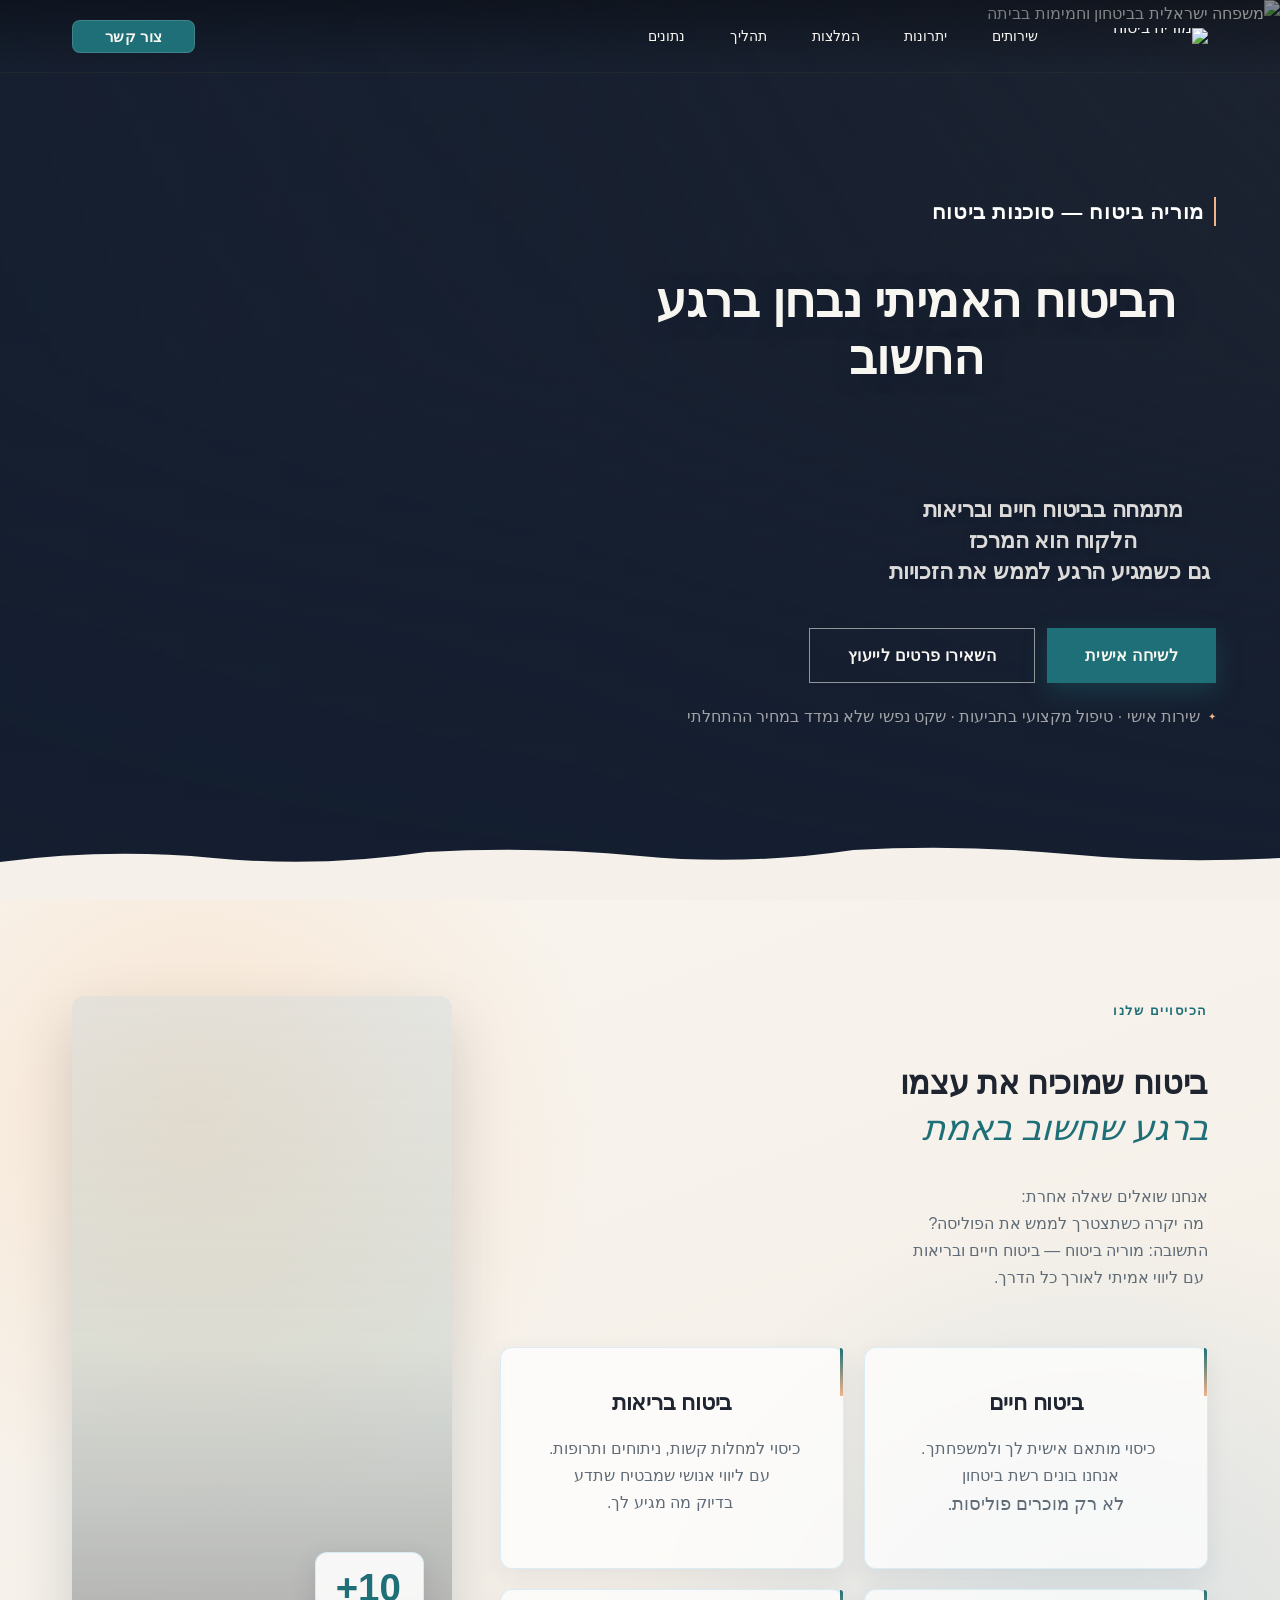
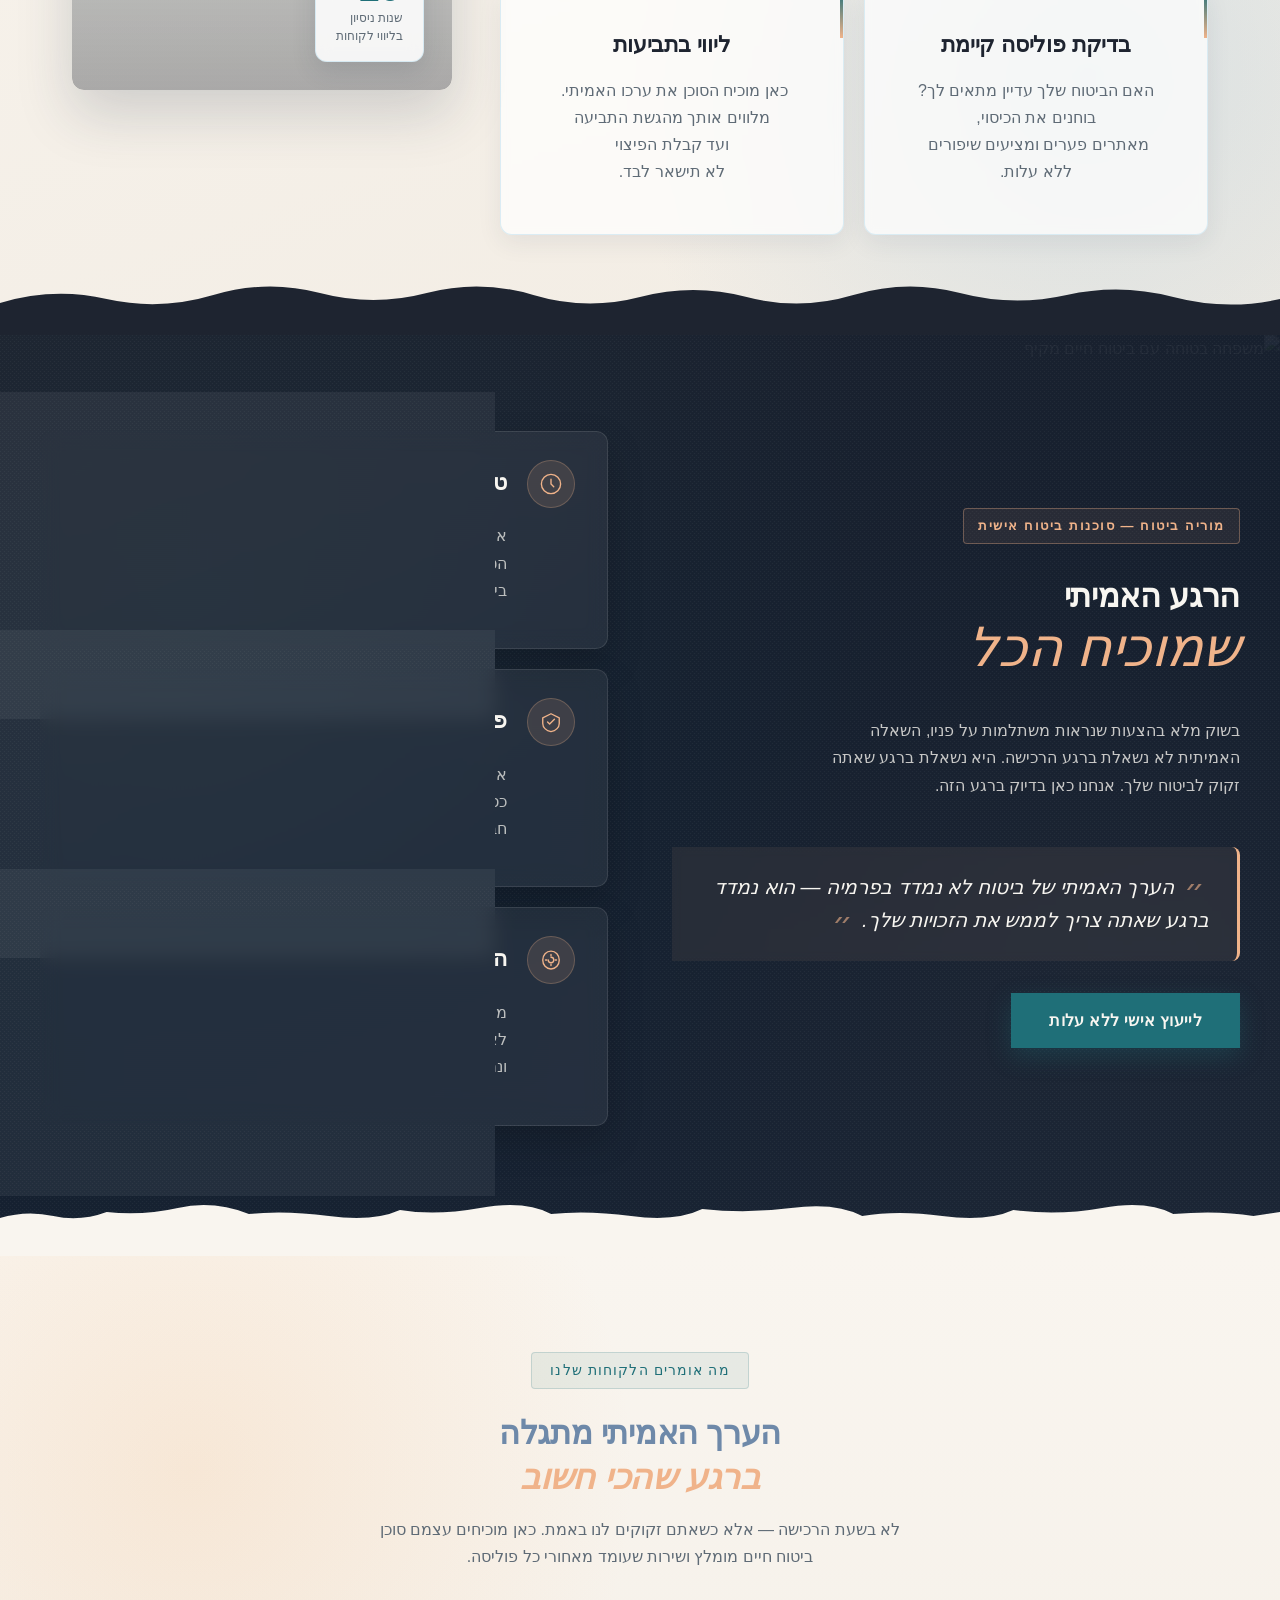
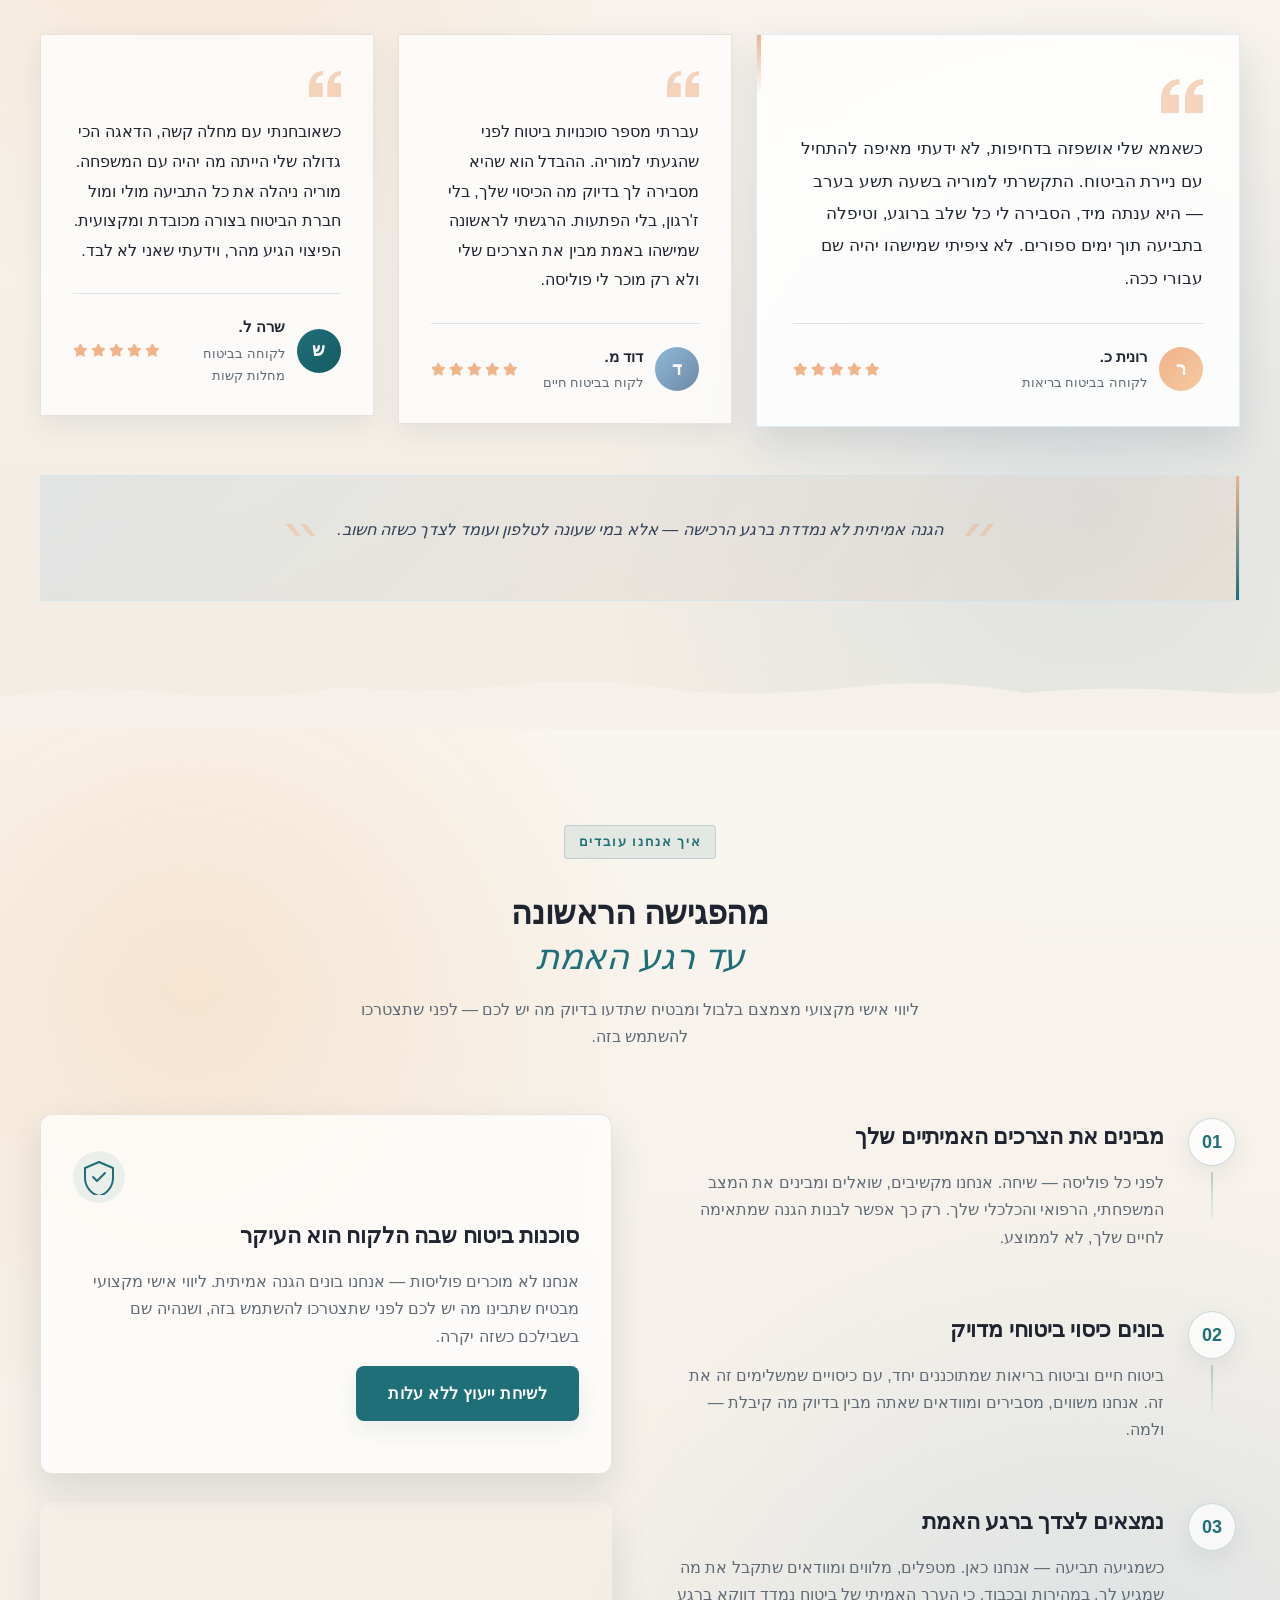
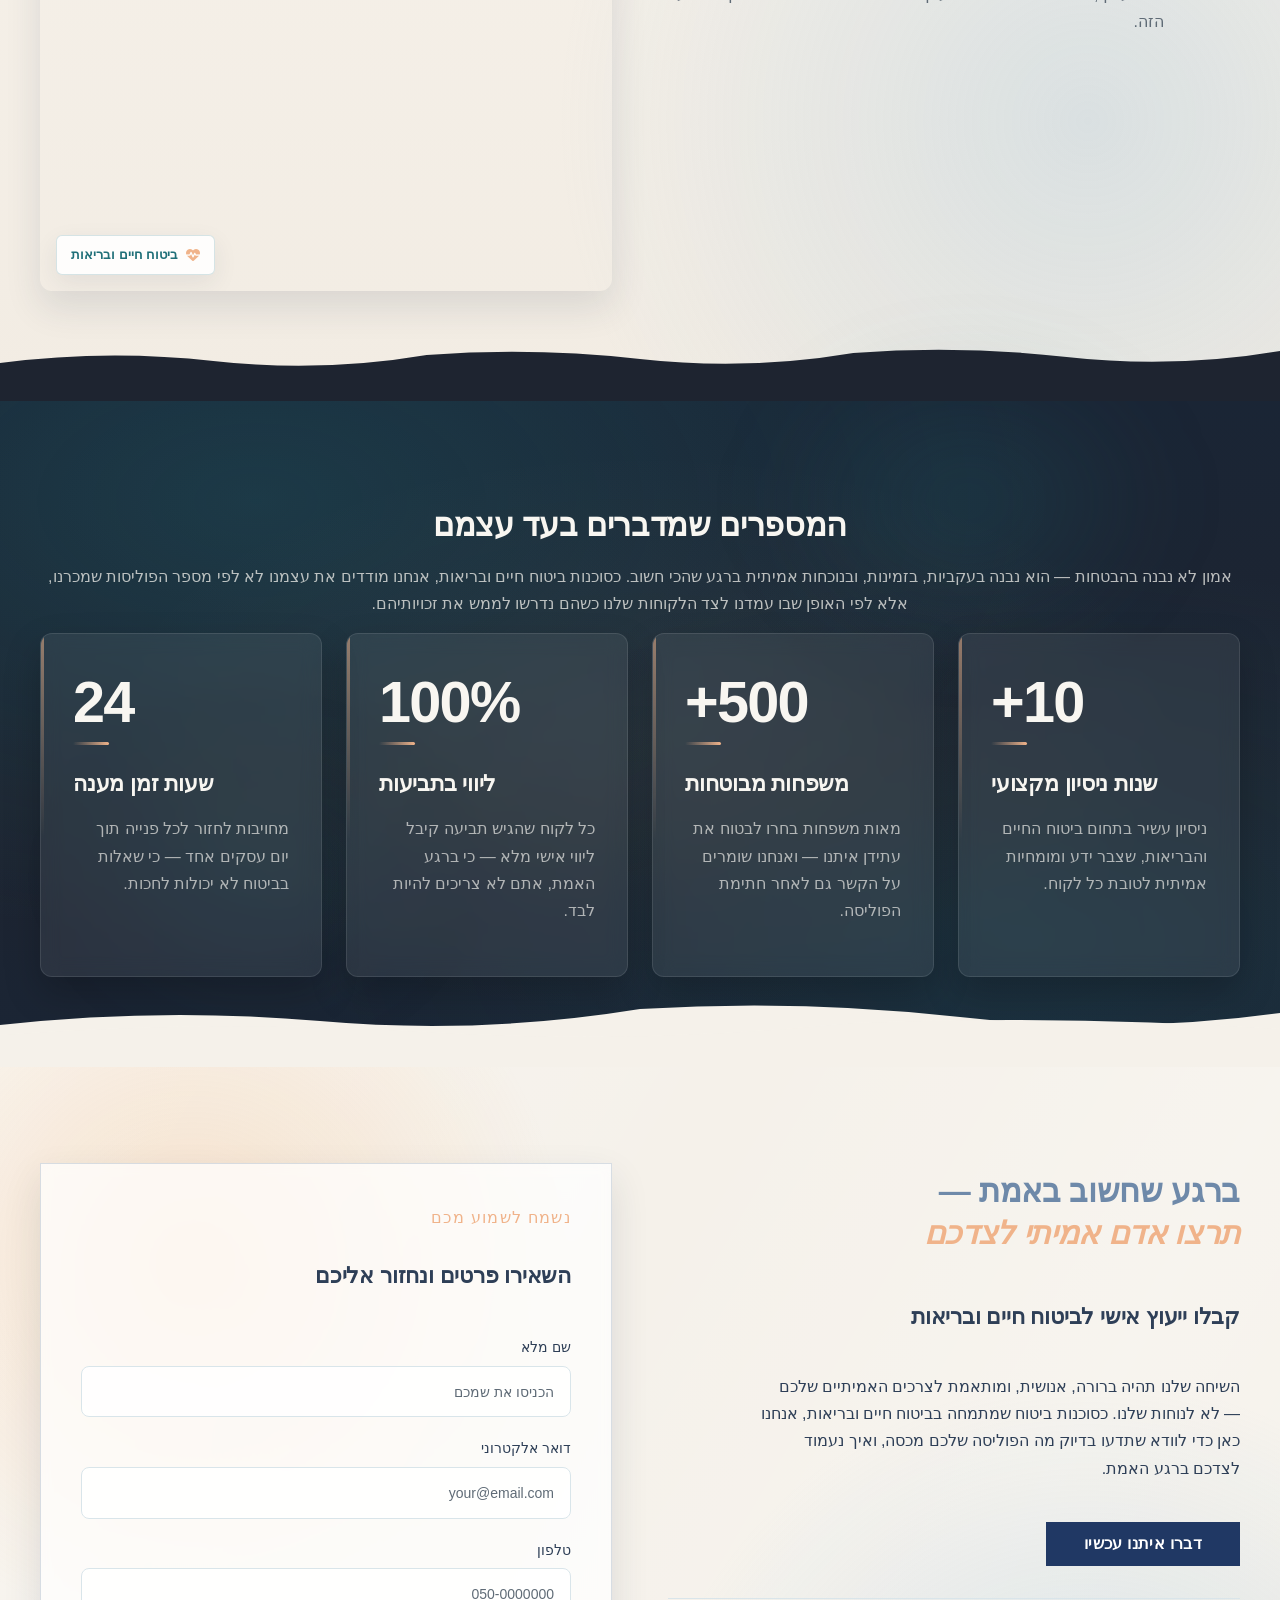
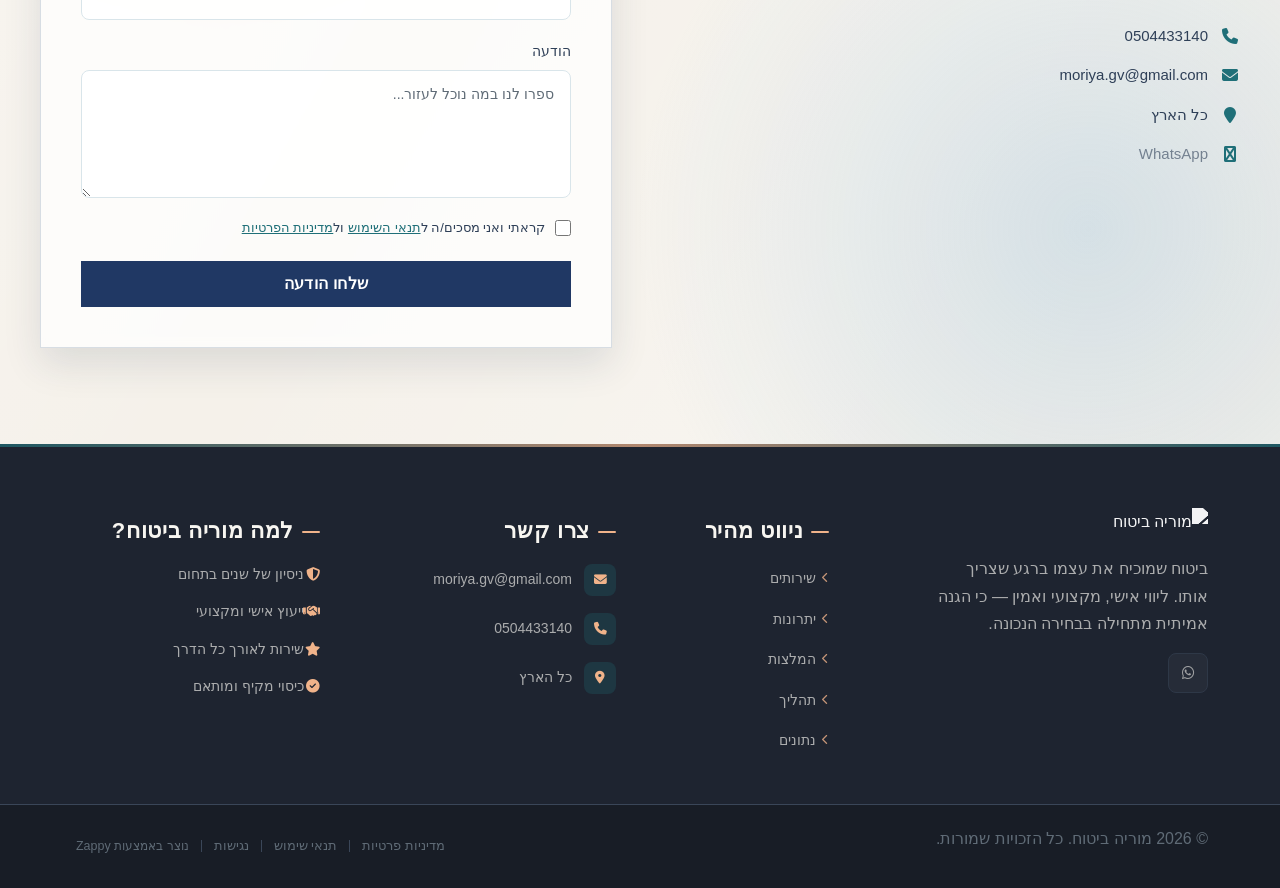
==== commit 4bbb1522: "Background sync: Progressive GitHub Sync" ====
--- a/public/index.html
+++ b/public/index.html
@@ -841,24 +841,24 @@
       <div class="index-services-grid zappy-preserve-css-grid" id="zappy-auto-grid-1775728522473-i5ful2" data-zappy-auto-grid="true" data-original-item-width="344" data-original-gap="20px" style="--zappy-grid-cols: repeat(2, minmax(0, 1fr)); display: grid; grid-template-columns: repeat(2, minmax(0, 1fr)); align-items: stretch !important;" data-zappy-explicit-columns="true">
 
         <article class="index-services-card" data-grid-item-index="0">
-          <h3 class="index-services-card-title">ביטוח חיים</h3>
+          <h3 class="index-services-card-title" style="outline: none; text-align: center;">ביטוח חיים</h3>
           <p style="text-align: center;">כיסוי מותאם אישית לך ולמשפחתך.&nbsp;<br>אנחנו בונים רשת ביטחון&nbsp;&nbsp;<br><span style="font-size: clamp(14px, 4vw, 18px);">לא רק מוכרים פוליסות.</span></p>
         </article>
 
         <article class="index-services-card" data-grid-item-index="1">
-          <h3 class="index-services-card-title">ביטוח בריאות</h3>
+          <h3 class="index-services-card-title" style="text-align: center;">ביטוח בריאות</h3>
           <p style="text-align: center;">כיסוי למחלות קשות, ניתוחים ותרופות.&nbsp;<br>עם ליווי אנושי שמבטיח שתדע<br>&nbsp;בדיוק מה מגיע לך.</p>
         </article>
 
         <article class="index-services-card" data-grid-item-index="2">
-          <h3 class="index-services-card-title">בדיקת פוליסה קיימת</h3>
+          <h3 class="index-services-card-title" style="text-align: center;">בדיקת פוליסה קיימת</h3>
           <p style="text-align: center;">האם הביטוח שלך עדיין מתאים לך?<br>&nbsp;בוחנים את הכיסוי,&nbsp;<br>מאתרים פערים
 ומציעים שיפורים&nbsp;<br>ללא עלות.</p>
         </article>
 
         <article class="index-services-card" data-grid-item-index="3">
-          <h3 class="index-services-card-title">ליווי בתביעות</h3>
-          <p style="outline: none; text-align: center;">כאן מוכיח הסוכן את ערכו האמיתי.&nbsp;<br>מלווים אותך מהגשת התביעה<br>&nbsp;ועד קבלת הפיצוי&nbsp;<br>לא תישאר לבד.</p>
+          <h3 class="index-services-card-title" style="text-align: center;">ליווי בתביעות</h3>
+          <p style="text-align: center;">כאן מוכיח הסוכן את ערכו האמיתי.&nbsp;<br>מלווים אותך מהגשת התביעה<br>&nbsp;ועד קבלת הפיצוי&nbsp;<br>לא תישאר לבד.</p>
         </article>
 
       </div>
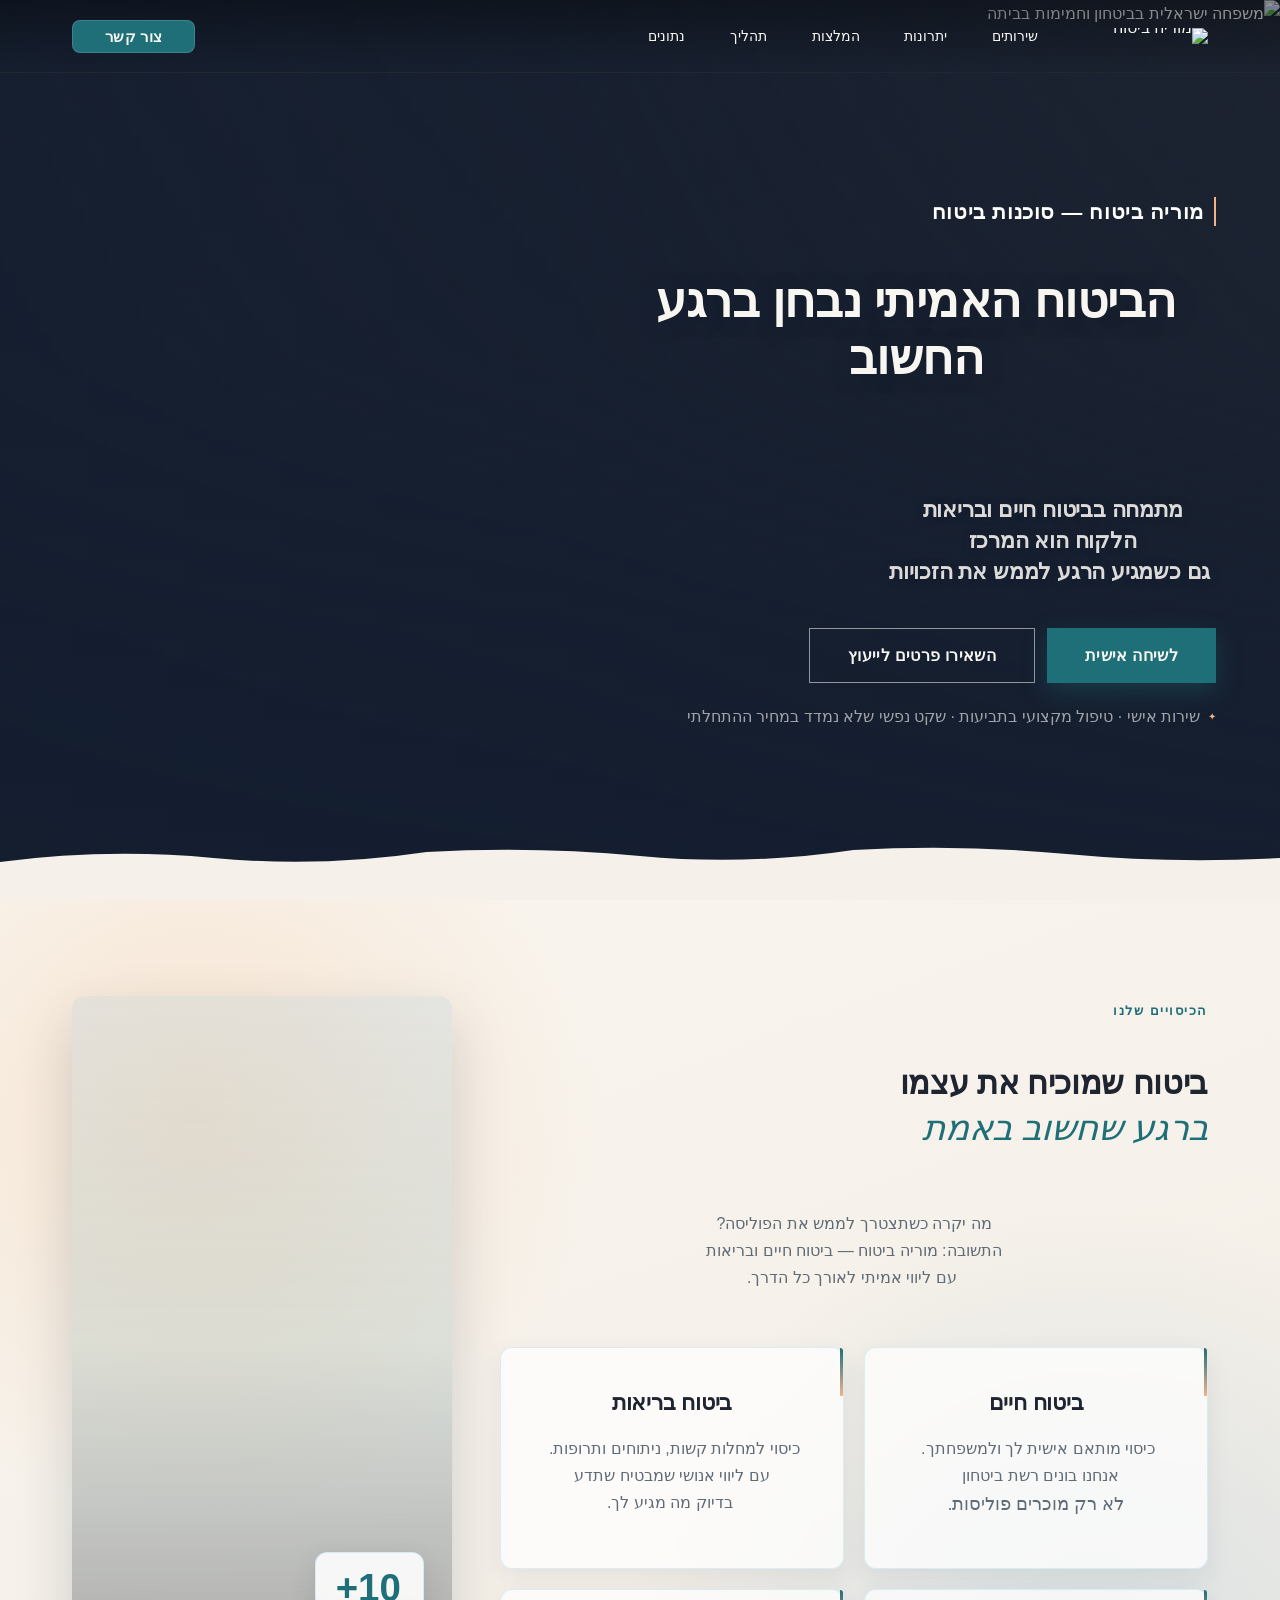
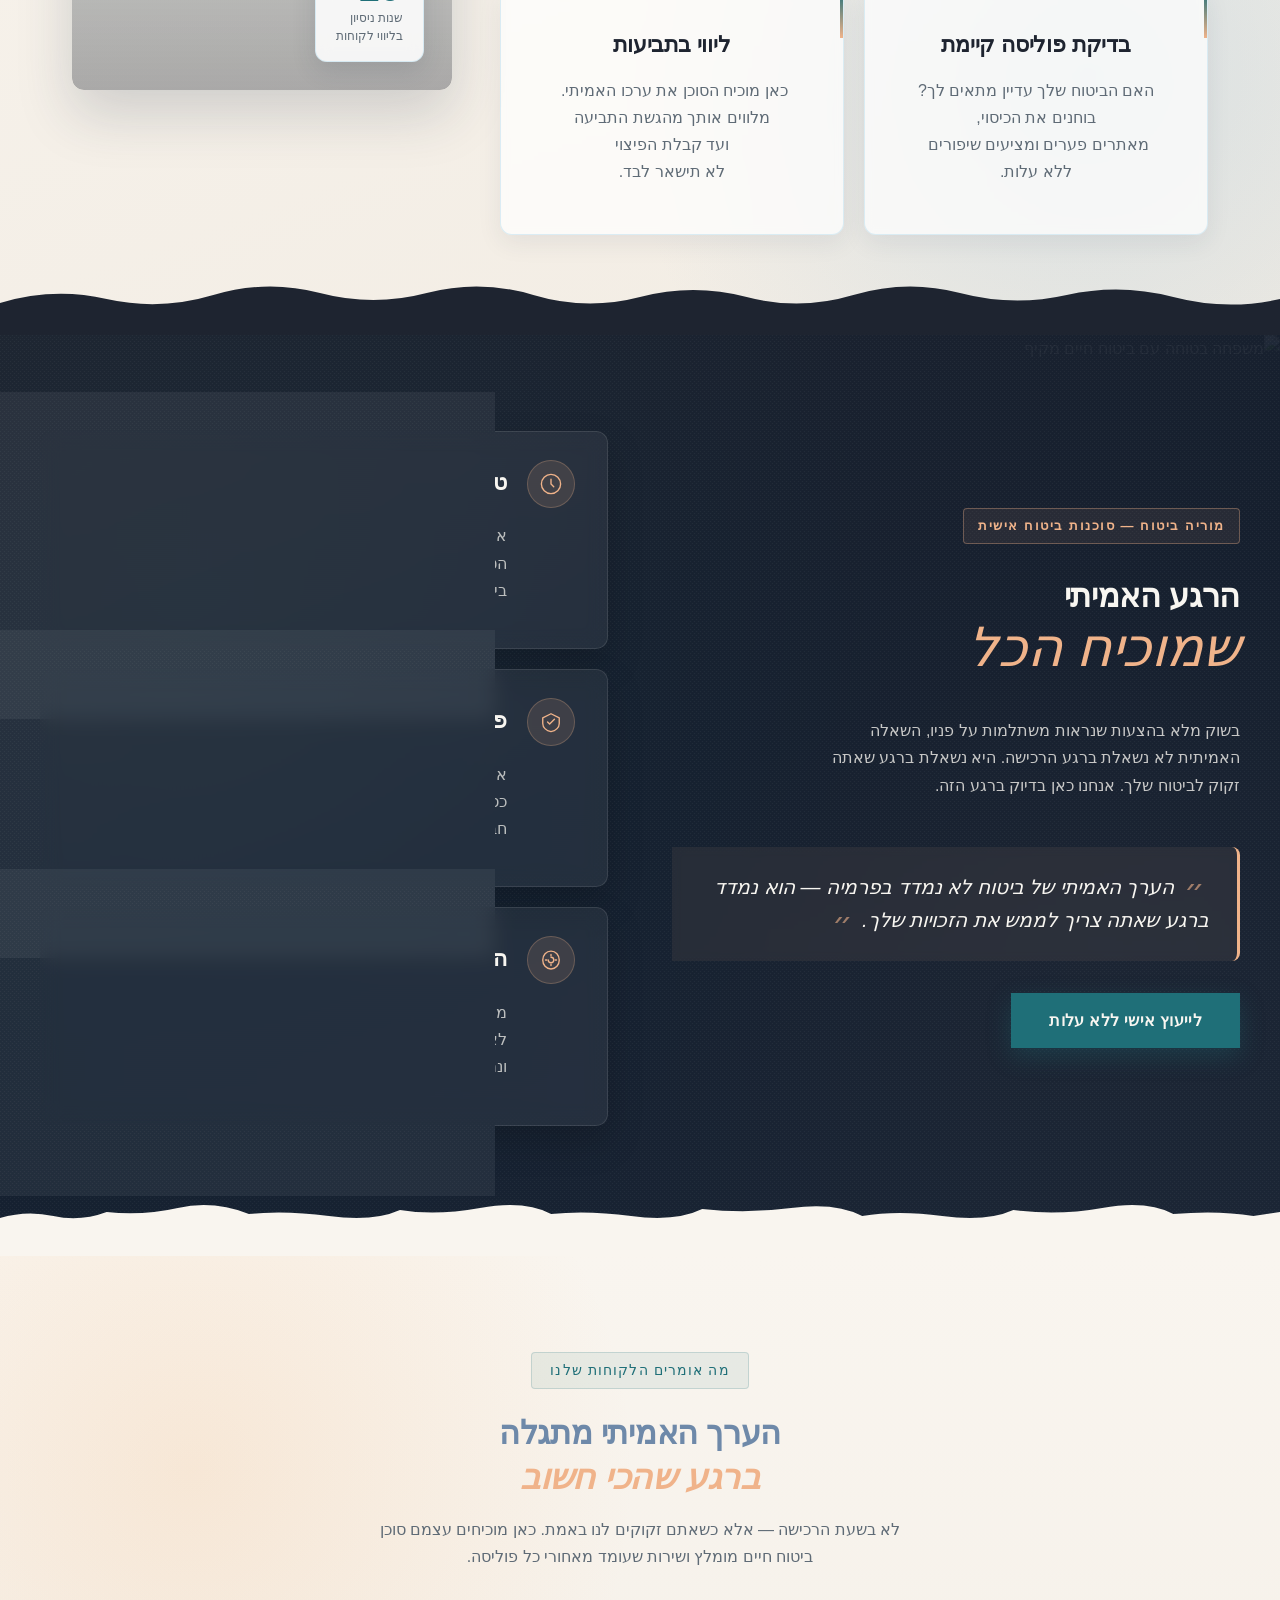
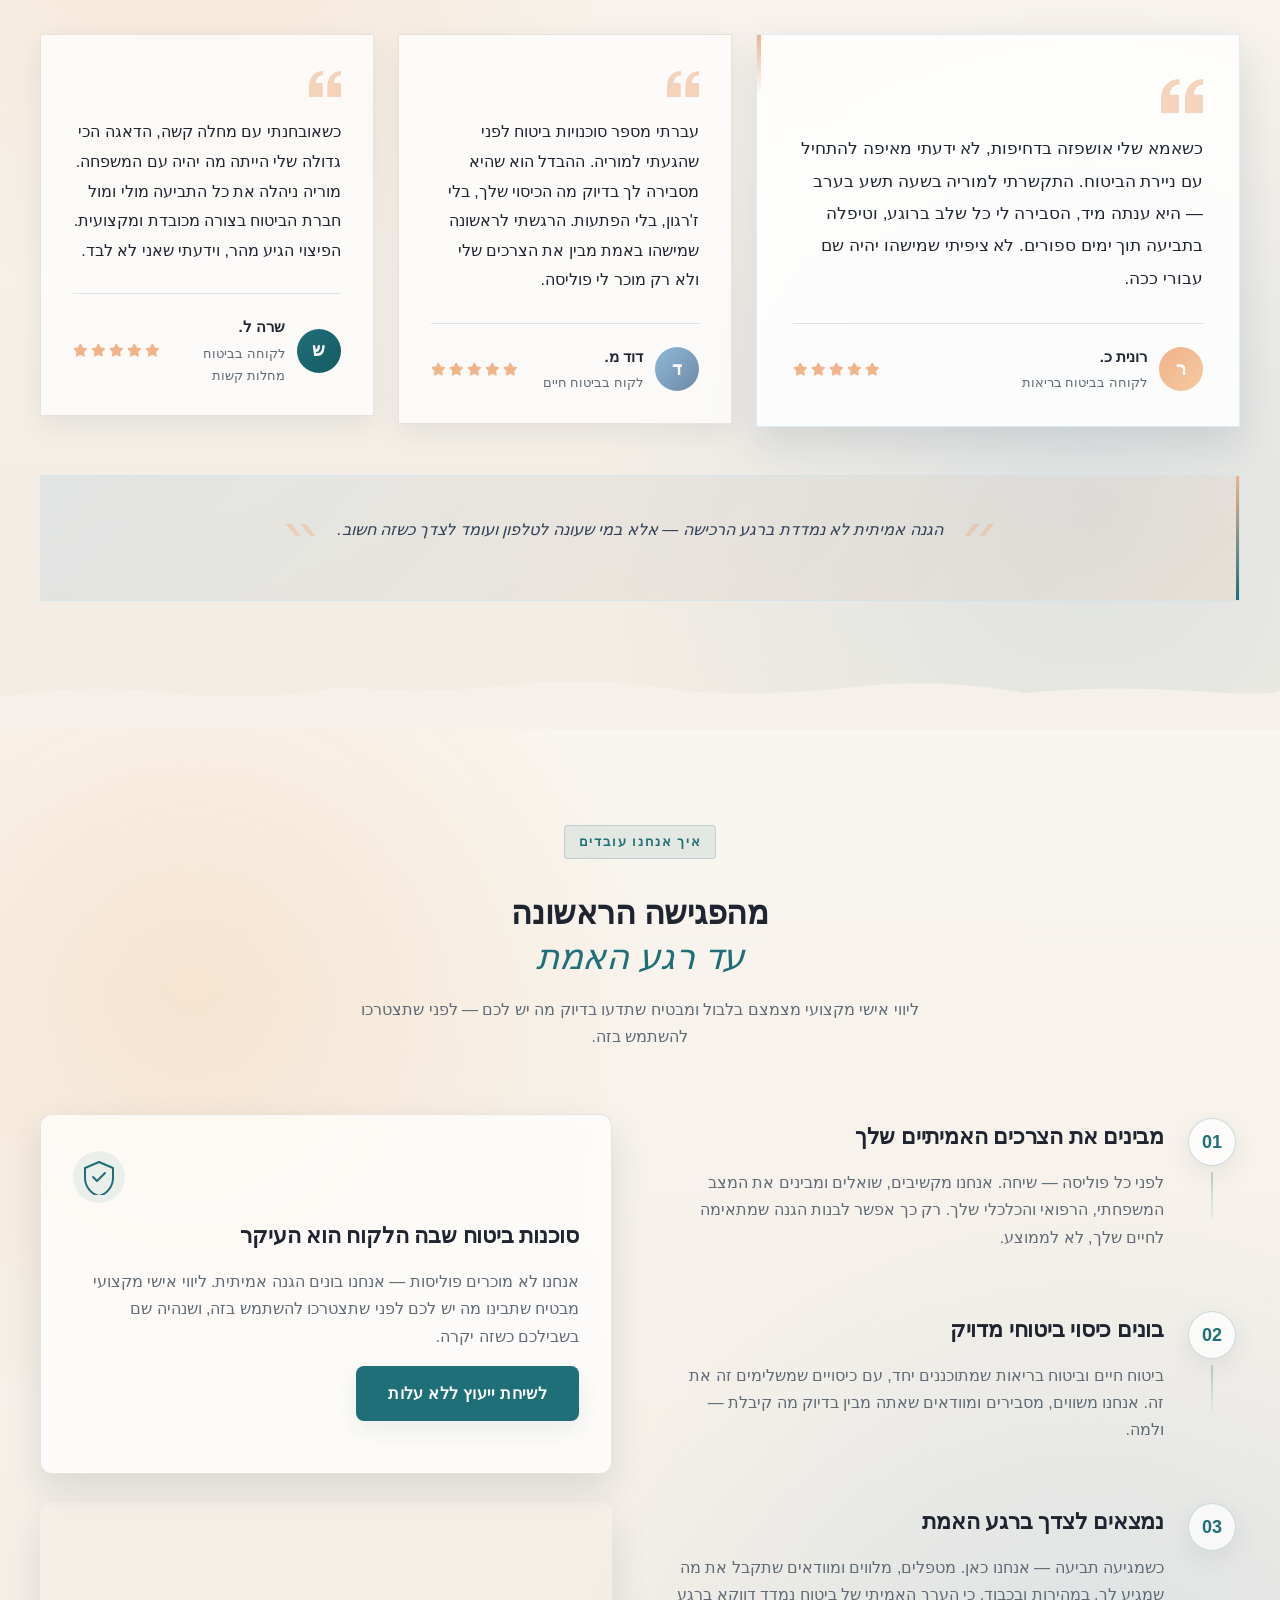
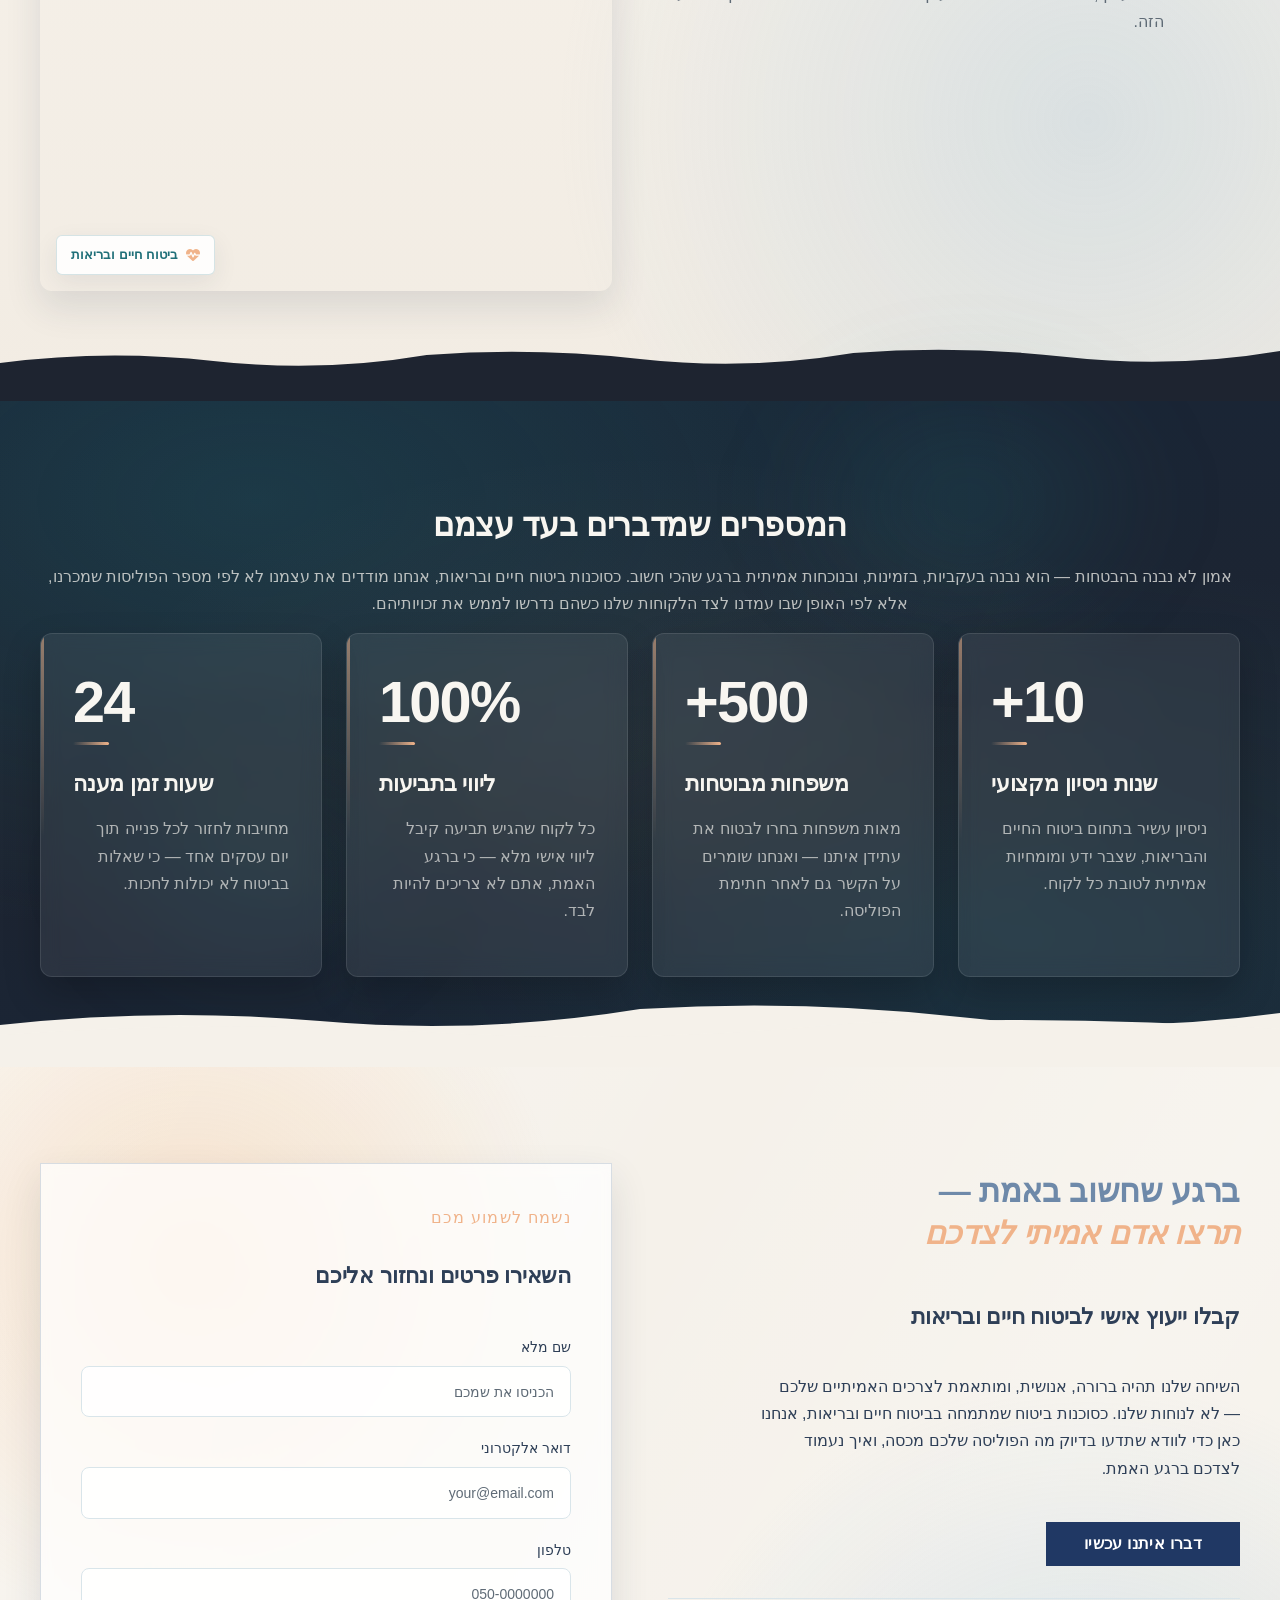
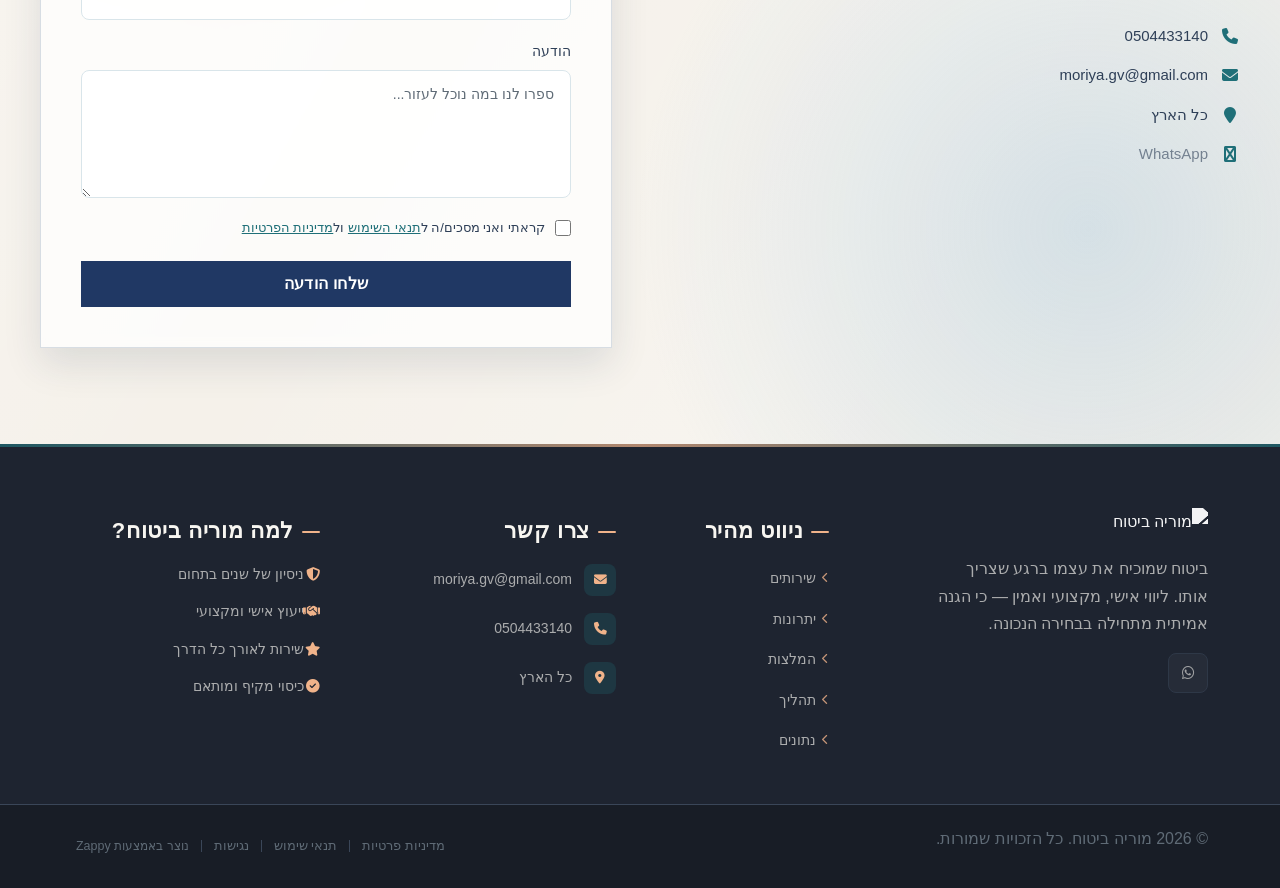
==== commit 8ce1a623: "Background sync: Progressive GitHub Sync" ====
--- a/public/index.html
+++ b/public/index.html
@@ -834,7 +834,7 @@
       <div class="index-services-header">
         <p><span class="index-services-eyebrow">הכיסויים שלנו</span>
         </p><h2 class="index-services-title">ביטוח שמוכיח את עצמו<br><em>ברגע שחשוב באמת</em></h2>
-        <p class="index-services-intro"  data-element-id="move-1775736034184-ozt7kr8g">אנחנו שואלים שאלה אחרת:<br>&nbsp;מה יקרה כשתצטרך לממש את הפוליסה?&nbsp;<br>התשובה: מוריה ביטוח — ביטוח חיים ובריאות<br>&nbsp;עם ליווי אמיתי לאורך כל הדרך.</p>
+        <p class="index-services-intro" style="outline: none; text-align: center;" data-element-id="move-1775736034184-ozt7kr8g"><br>&nbsp;מה יקרה כשתצטרך לממש את הפוליסה?&nbsp;<br>התשובה: מוריה ביטוח — ביטוח חיים ובריאות<br>&nbsp;עם ליווי אמיתי לאורך כל הדרך.</p>
       </div>
 
       <!-- 2x2 Service Cards Grid -->
@@ -867,7 +867,7 @@
     <!-- END COLUMN: Editorial Image -->
     <div class="index-services-image-col">
       <div class="index-services-image-wrapper">
-        <div data-zappy-zoom-wrapper="true" data-element-id="img-1775728522468-mxmju2toz" data-element-type="image" data-zappy-zoom-wrapper-width="420px" data-zappy-zoom-wrapper-height="694px" data-zappy-zoom-wrapper-width-mode="px" data-zappy-zoom-clip="true" data-zappy-wrapper-margins-applied="true" style="position: relative !important; overflow: hidden !important; width: 420px !important; max-width: 100% !important; margin-left: auto !important; margin-right: auto !important; height: 694px !important; display: block !important;"><img data-placeholder="index-services-image-1" data-context="A warm, natural consultation scene for an Israeli life and health insurance agency. A caring female insurance agent sits across from a family (couple in their 40s) at a bright, airy office table. Soft natural light streams through a window. Papers and a laptop are on the table. The mood is reassuring, human, and professional — not corporate stock photography. Warm tones, natural expressions, editorial magazine style." width="560" height="760" src="/assets/image-index-services-image-1-1775728702909-b4b65a.webp?v=1775728704723" alt="סוכנת ביטוח מלווה לקוחות בייעוץ אישי" data-element-type="image" data-element-id="img-1775728522468-mxmju2toz" style="min-width: 200px; min-height: 150px; cursor: pointer; border-radius: 8px; object-position: 50% 50% !important; margin: 0px !important; left: -19.5461% !important; top: -1% !important; width: 139.092% !important; height: 102% !important; max-width: none !important; max-height: none !important; display: block !important; object-fit: cover !important; position: absolute !important;" data-zappy-zoom="1.02" data-zappy-original-width="420" data-zappy-original-height="694" data-zappy-object-position="50% 50%"></div>
+        <div data-zappy-zoom-wrapper="true" data-element-id="img-1775728522468-mxmju2toz" data-element-type="image" data-zappy-zoom-wrapper-width="420px" data-zappy-zoom-wrapper-height="694px" data-zappy-zoom-wrapper-width-mode="px" data-zappy-zoom-clip="true" data-zappy-wrapper-margins-applied="true" style="position: relative !important; overflow: hidden !important; width: 420px !important; max-width: 100% !important; margin-left: auto !important; margin-right: auto !important; height: 694px !important; display: block !important;"><img data-placeholder="index-services-image-1" data-context="A warm, natural consultation scene for an Israeli life and health insurance agency. A caring female insurance agent sits across from a family (couple in their 40s) at a bright, airy office table. Soft natural light streams through a window. Papers and a laptop are on the table. The mood is reassuring, human, and professional — not corporate stock photography. Warm tones, natural expressions, editorial magazine style." width="560" height="760" src="/assets/image-index-services-image-1-1775728702909-b4b65a.webp?v=1775728704723" alt="סוכנת ביטוח מלווה לקוחות בייעוץ אישי" data-element-type="image" data-element-id="img-1775728522468-mxmju2toz" style="min-width: 200px; min-height: 150px; cursor: pointer; border-radius: 8px; object-position: 50% 50% !important; margin: 0px !important; left: 0px !important; top: 0px !important; width: 100% !important; height: auto !important; max-width: 100% !important; max-height: 400px !important; display: block !important; object-fit: cover !important; position: relative !important;" data-zappy-zoom="1.02" data-zappy-original-width="420" data-zappy-original-height="694" data-zappy-object-position="50% 50%"></div>
         <div class="index-services-image-overlay"></div>
         <div class="index-services-image-badge" >
           <span class="index-services-badge-number">10+</span>
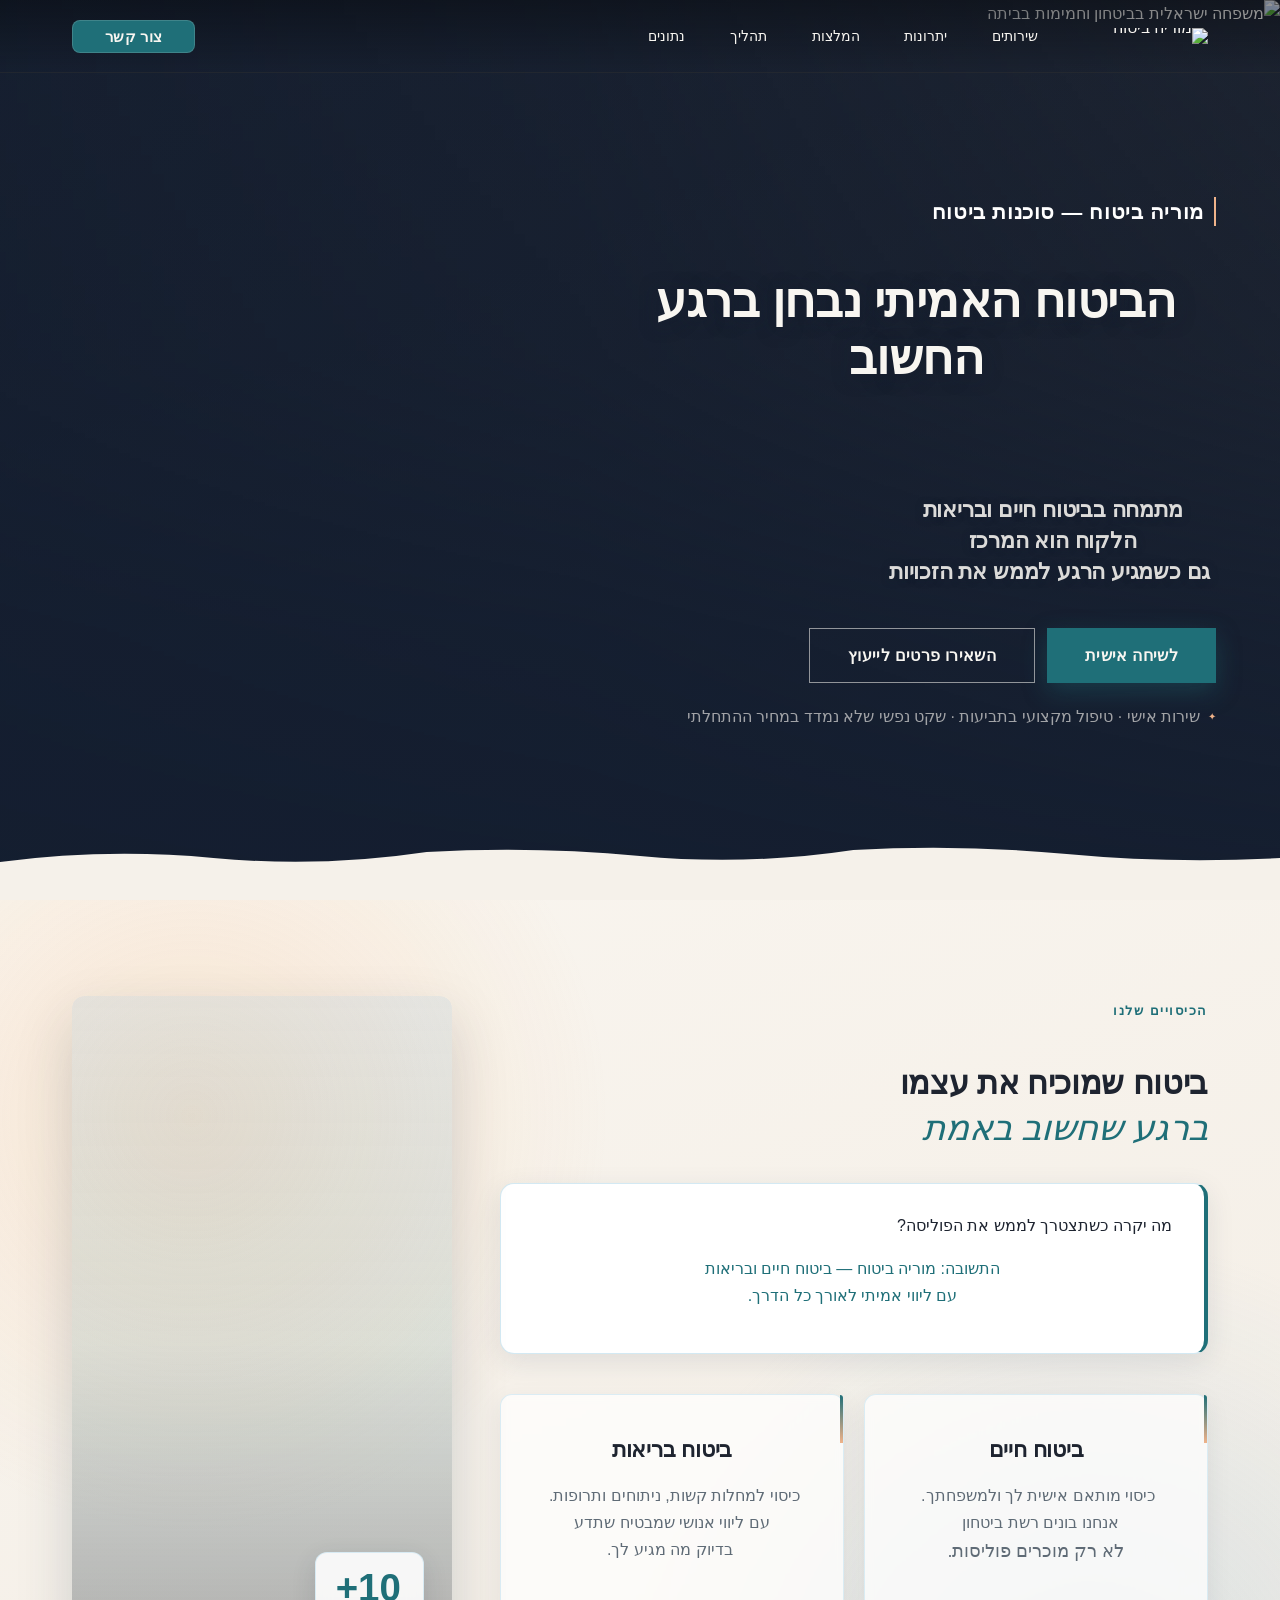
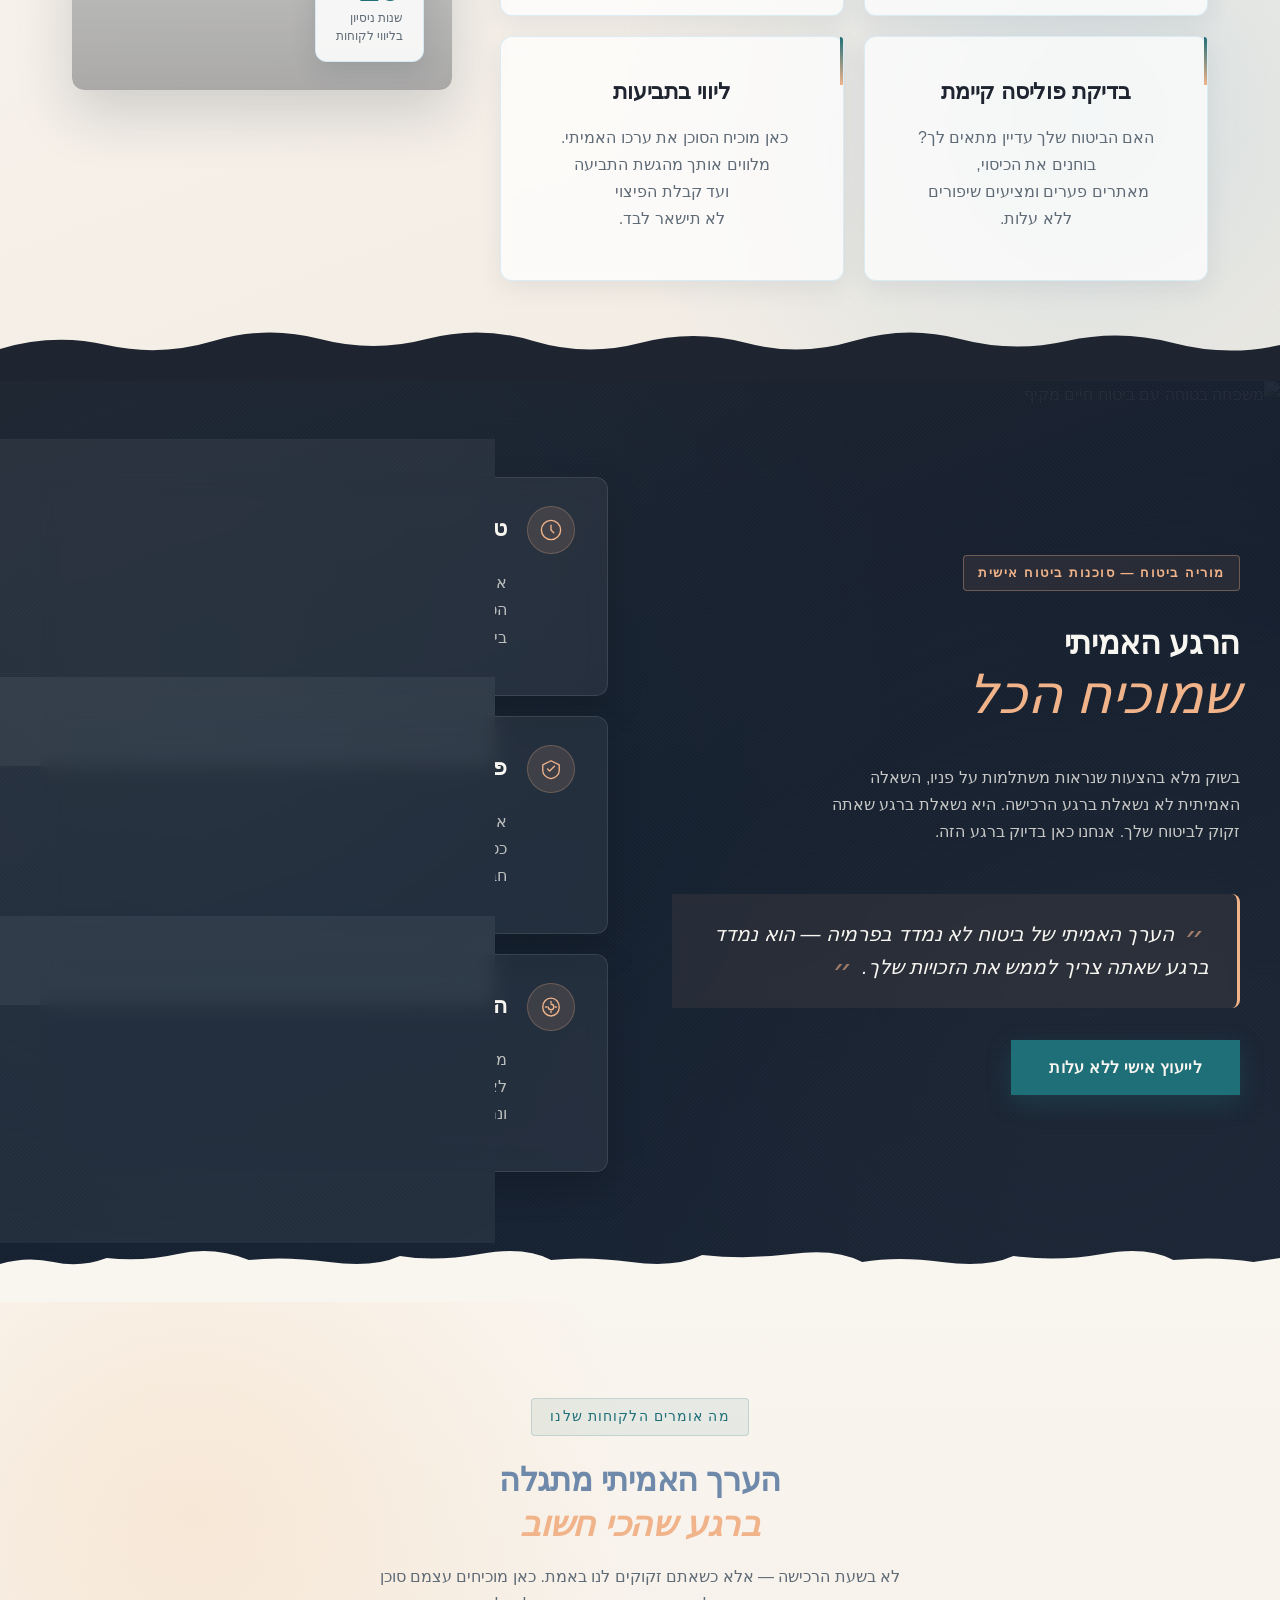
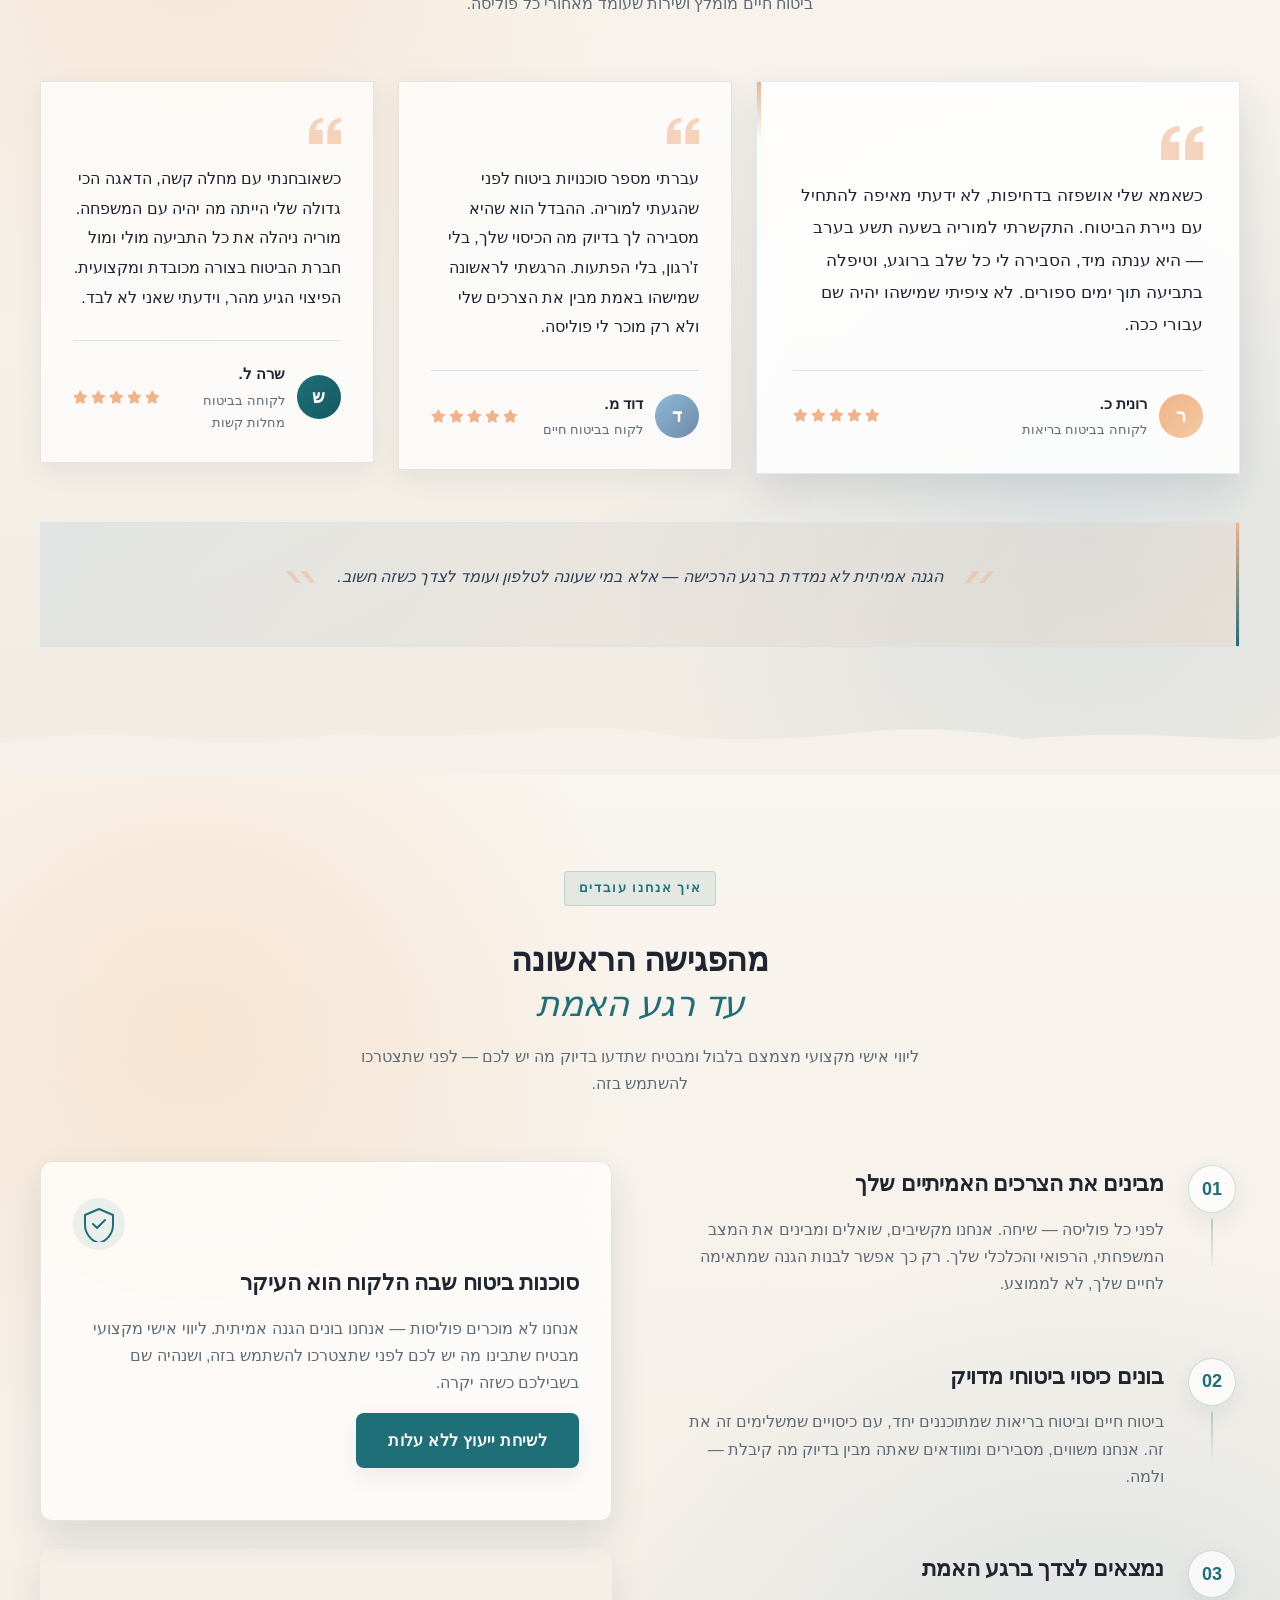
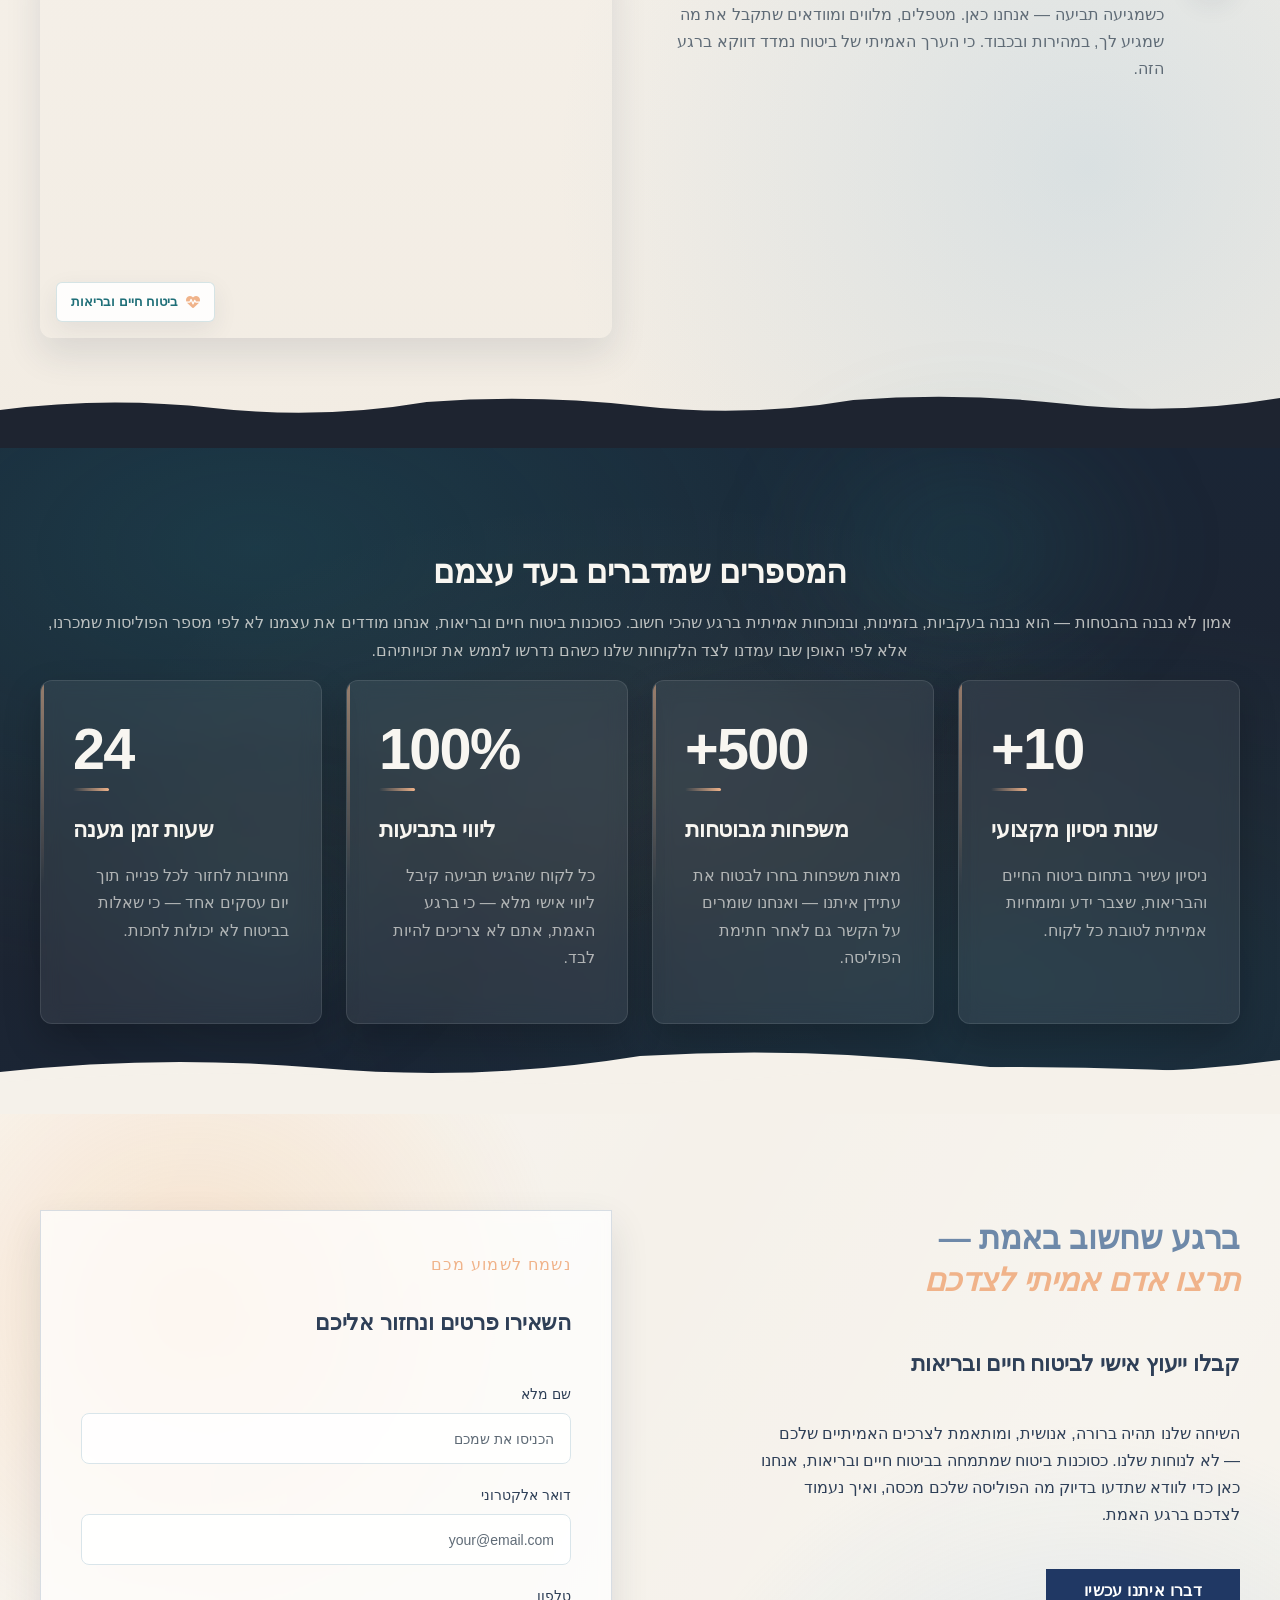
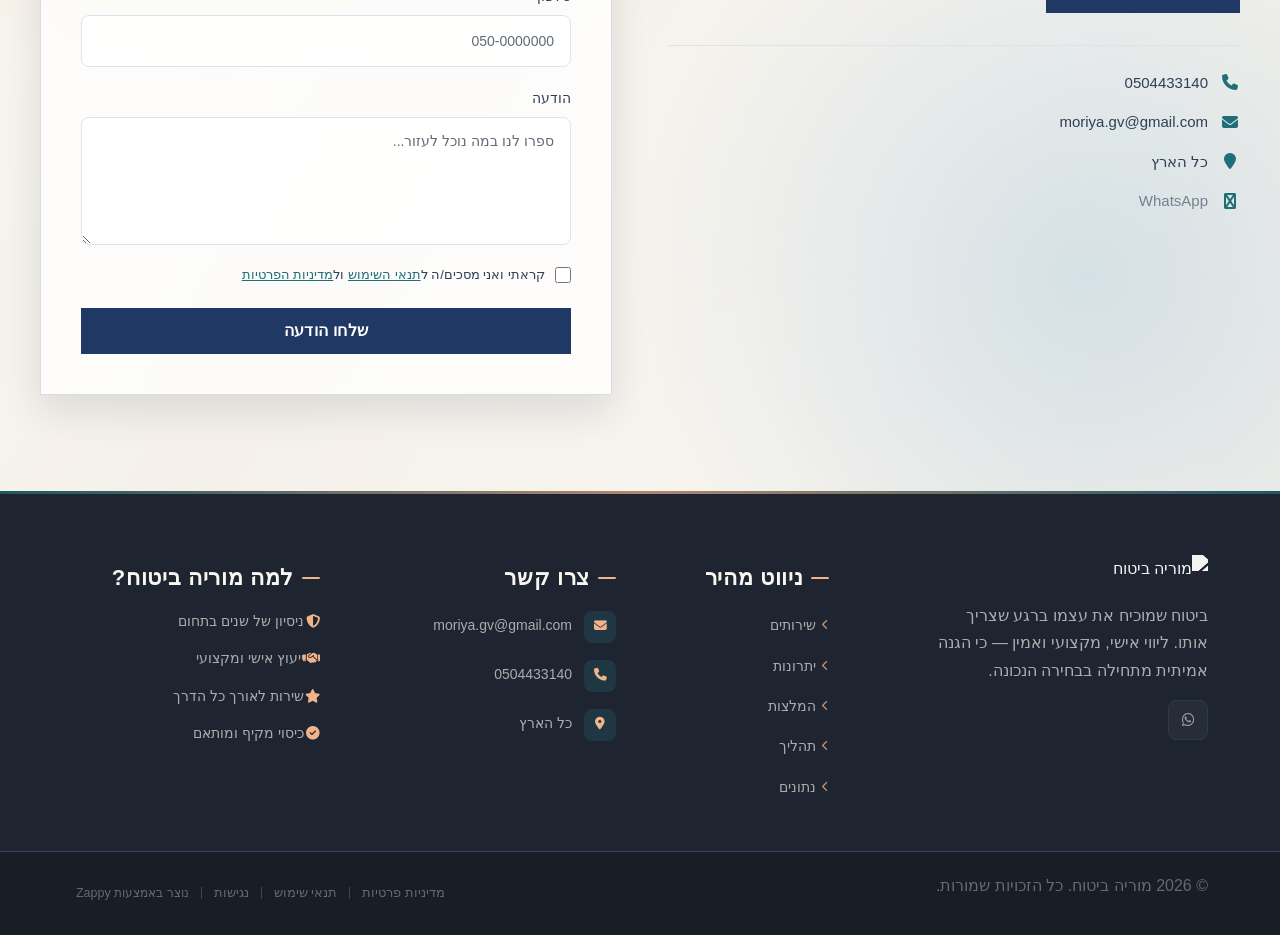
==== commit afcccab1: "Background sync: Progressive GitHub Sync" ====
--- a/public/index.html
+++ b/public/index.html
@@ -831,14 +831,17 @@
 
     <!-- START COLUMN: Content + Cards -->
     <div class="index-services-content-col">
-      <div class="index-services-header">
+      <div class="index-services-header" data-grid-item-index="0">
         <p><span class="index-services-eyebrow">הכיסויים שלנו</span>
         </p><h2 class="index-services-title">ביטוח שמוכיח את עצמו<br><em>ברגע שחשוב באמת</em></h2>
-        <p class="index-services-intro" style="outline: none; text-align: center;" data-element-id="move-1775736034184-ozt7kr8g"><br>&nbsp;מה יקרה כשתצטרך לממש את הפוליסה?&nbsp;<br>התשובה: מוריה ביטוח — ביטוח חיים ובריאות<br>&nbsp;עם ליווי אמיתי לאורך כל הדרך.</p>
+        <div class="index-services-highlight-box">
+          <p class="index-services-highlight-question">מה יקרה כשתצטרך לממש את הפוליסה?</p>
+          <p class="index-services-highlight-answer" style="outline: none; text-align: center;">התשובה: מוריה ביטוח — ביטוח חיים ובריאות<br>עם ליווי אמיתי לאורך כל הדרך.</p>
+        </div>
       </div>
 
       <!-- 2x2 Service Cards Grid -->
-      <div class="index-services-grid zappy-preserve-css-grid" id="zappy-auto-grid-1775728522473-i5ful2" data-zappy-auto-grid="true" data-original-item-width="344" data-original-gap="20px" style="--zappy-grid-cols: repeat(2, minmax(0, 1fr)); display: grid; grid-template-columns: repeat(2, minmax(0, 1fr)); align-items: stretch !important;" data-zappy-explicit-columns="true">
+      <div class="index-services-grid zappy-preserve-css-grid" id="zappy-auto-grid-1775728522473-i5ful2" data-zappy-auto-grid="true" data-original-item-width="344" data-original-gap="20px" style="--zappy-grid-cols: repeat(2, minmax(0, 1fr)); display: grid; grid-template-columns: repeat(2, minmax(0, 1fr)); align-items: stretch !important;" data-zappy-explicit-columns="true" data-grid-item-index="1">
 
         <article class="index-services-card" data-grid-item-index="0">
           <h3 class="index-services-card-title" style="outline: none; text-align: center;">ביטוח חיים</h3>
--- a/styles.css
+++ b/styles.css
@@ -5654,6 +5654,33 @@
 }
 }
 
+.index-services-section .index-services-highlight-box {
+  background: #ffffff;
+  border: 1px solid rgba(207,231,242,0.9);
+  border-radius: 14px;
+  padding: 28px 32px;
+  box-shadow: 0 8px 28px rgba(33,50,74,0.10);
+  text-align: right;
+  position: relative;
+  border-right: 4px solid var(--primary);
+}
+
+.index-services-section .index-services-highlight-question {
+  font-size: 1rem;
+  font-weight: 700;
+  color: var(--text-dark);
+  margin: 0 0 10px 0;
+  line-height: 1.6;
+}
+
+.index-services-section .index-services-highlight-answer {
+  font-size: 1rem;
+  color: var(--primary);
+  font-weight: 500;
+  line-height: 1.8;
+  margin: 0;
+}
+
 /* ========== RTL MOBILE NAVBAR FIX (zappy-rtl-mobile-fix) ========== */
 /* High-specificity rules to ensure RTL positioning wins over any [lang="en"] conflicts */
 /* For RTL sites: hamburger on RIGHT, phone on LEFT (mirror of LTR layout) */
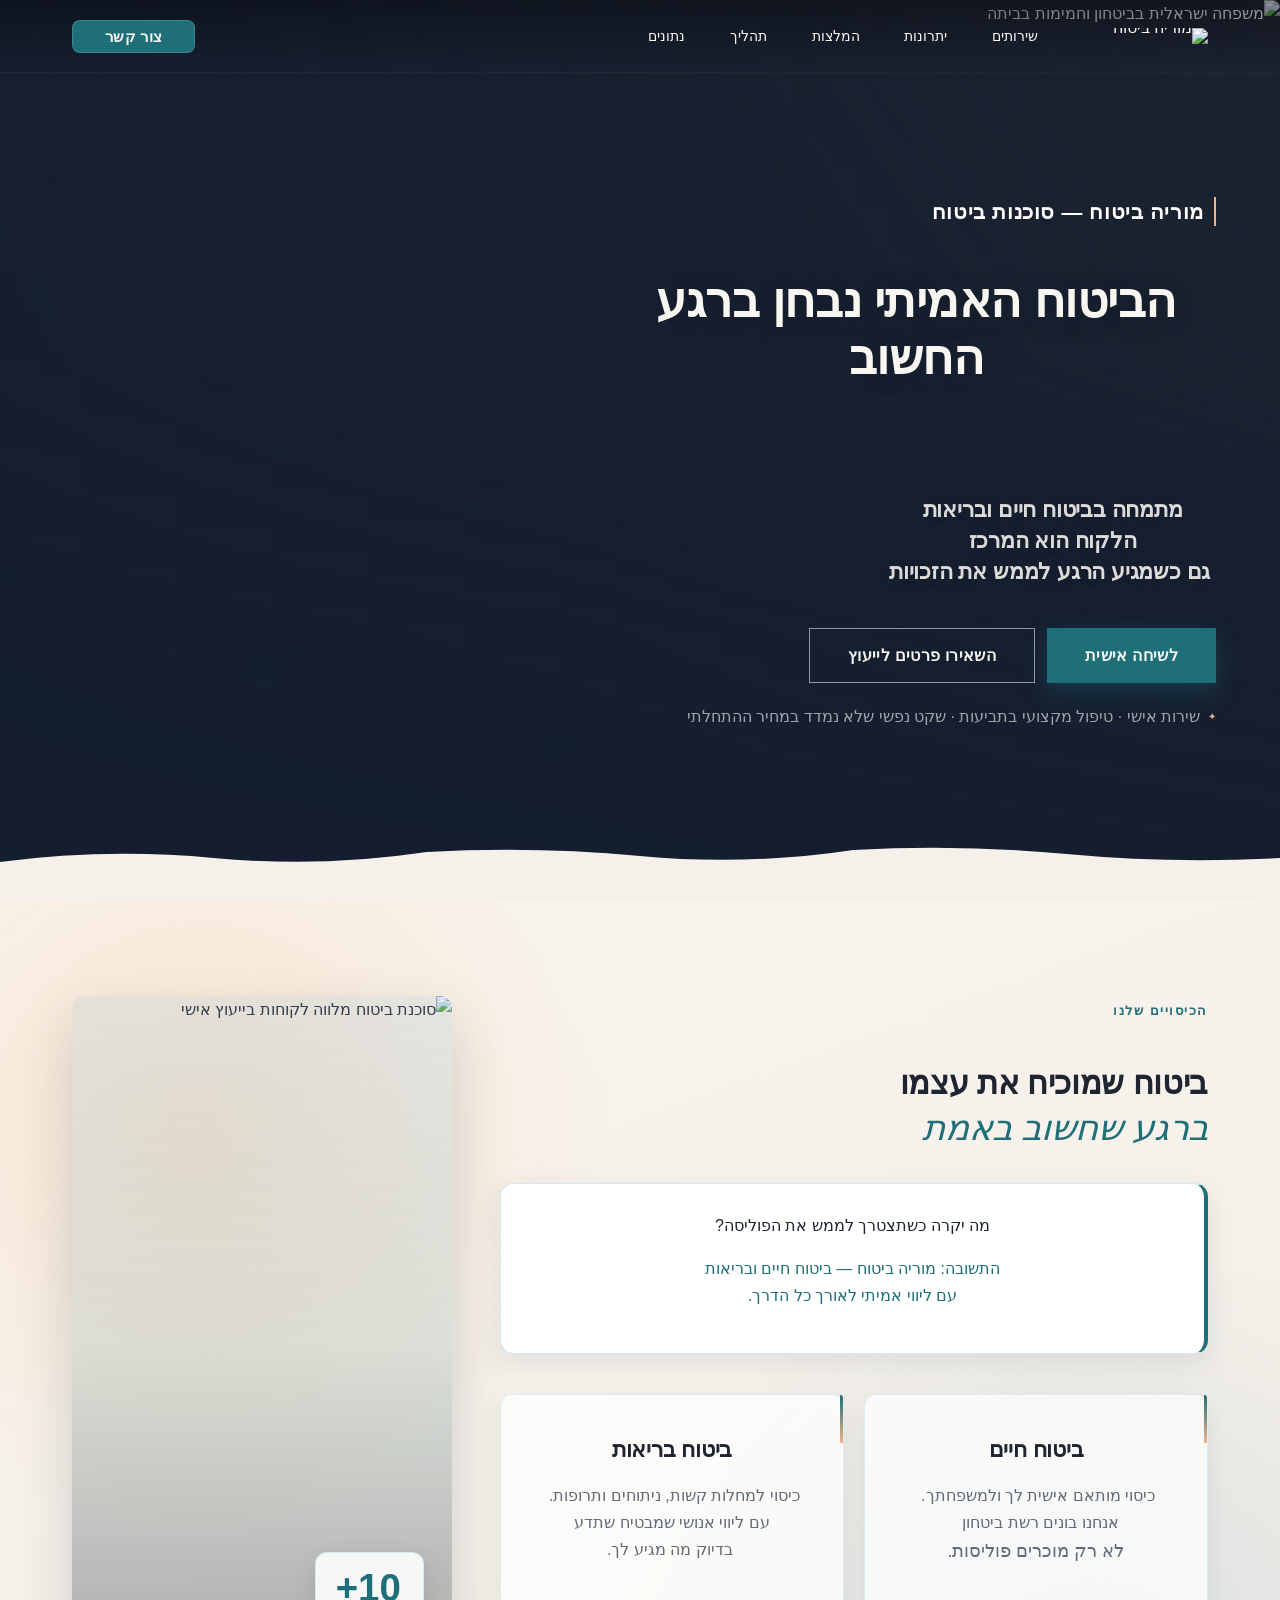
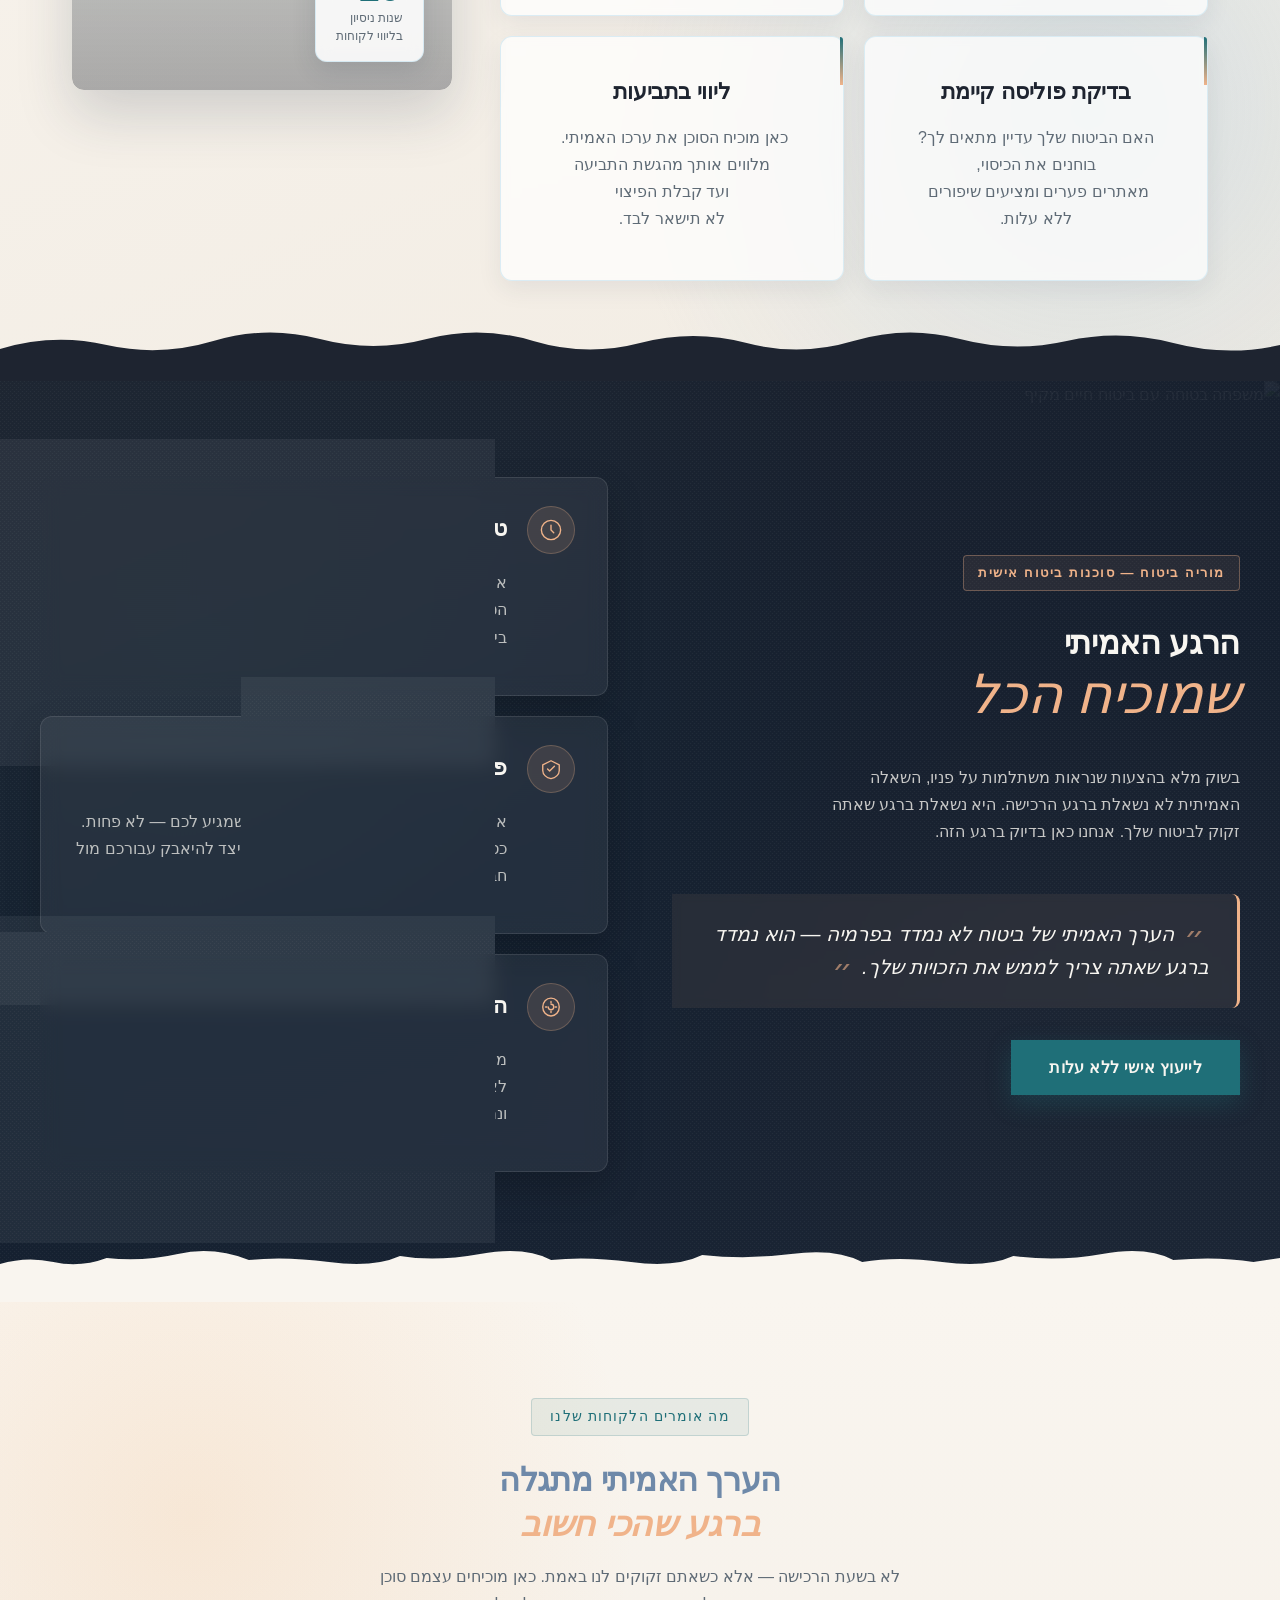
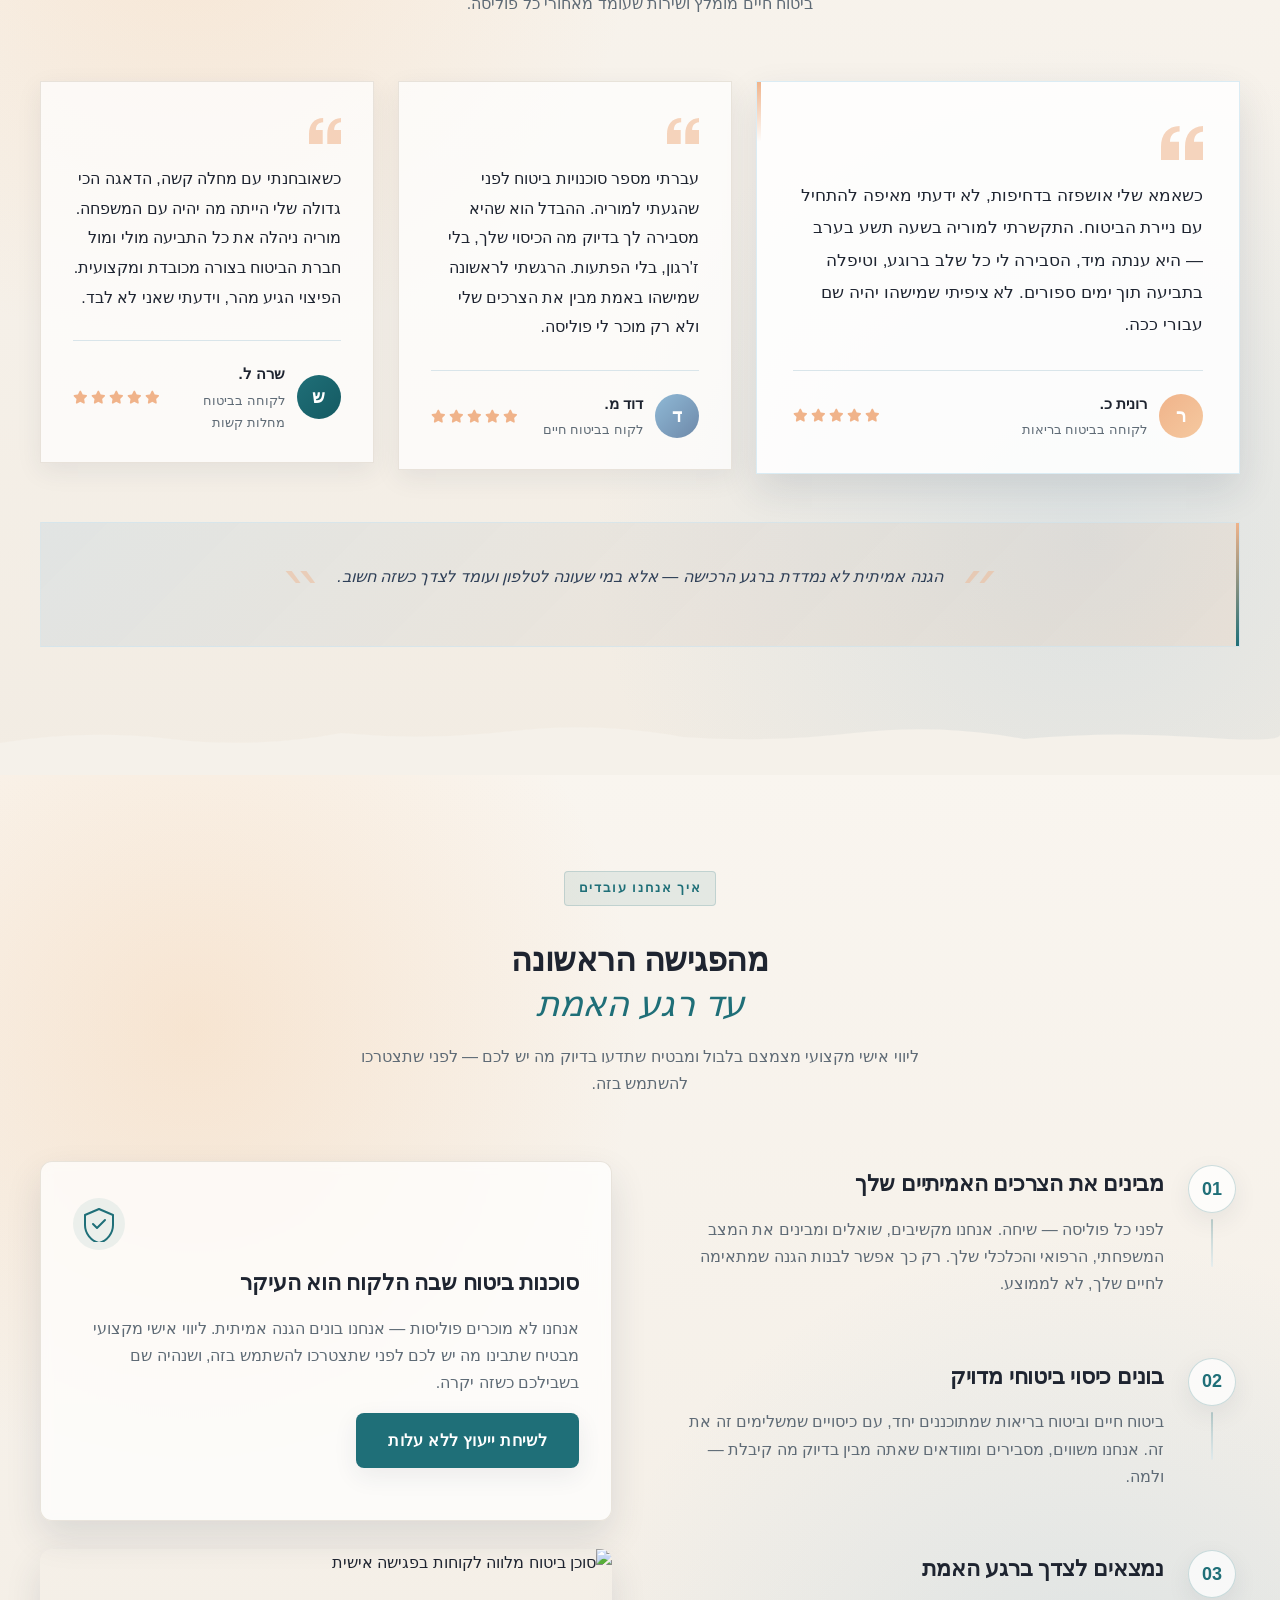
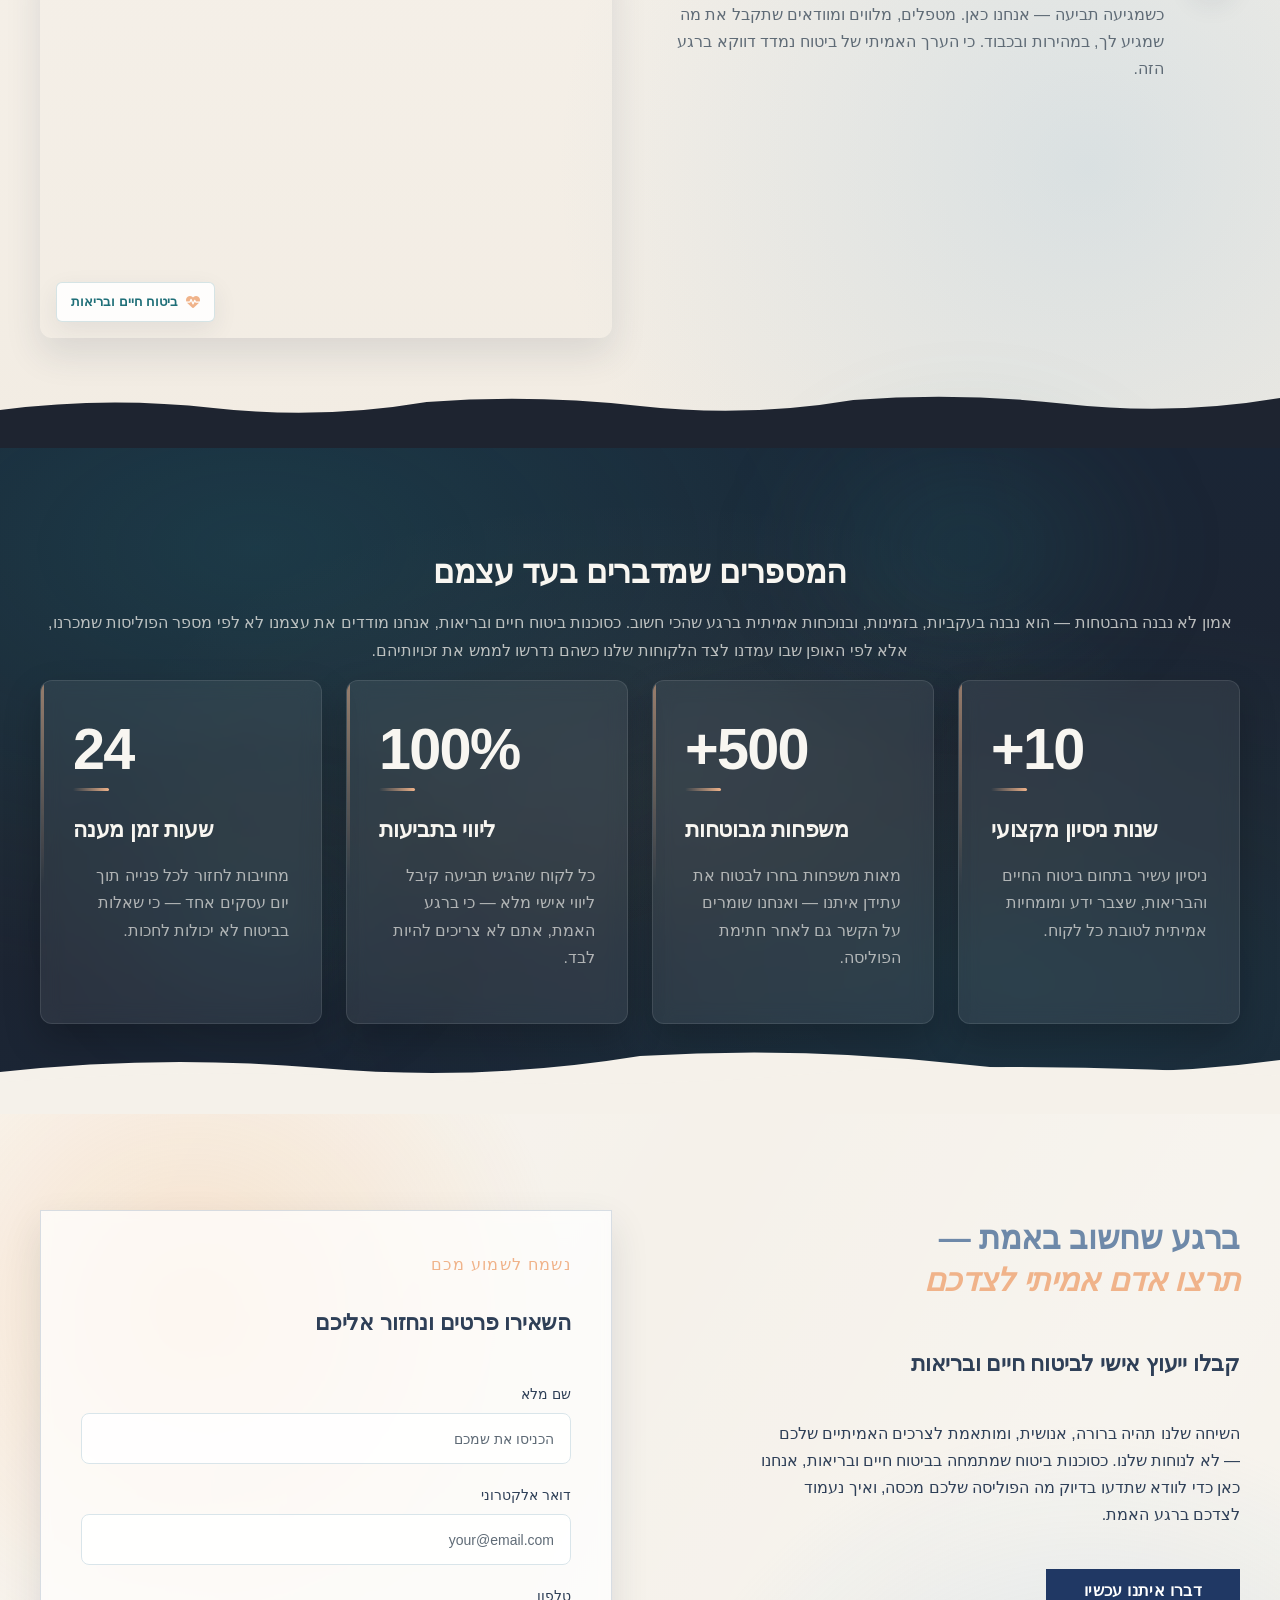
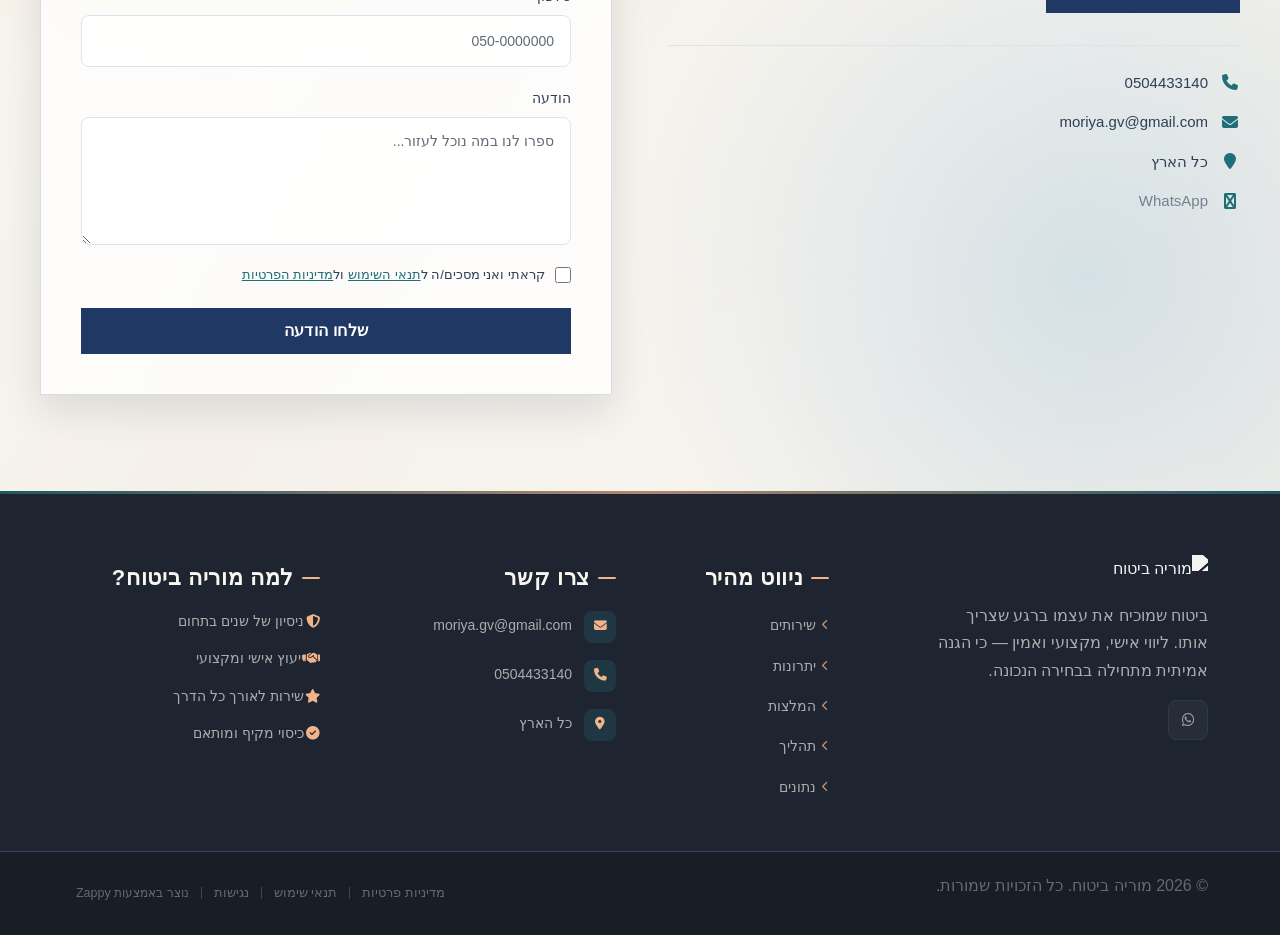
==== commit 77a299aa: "Background sync: Progressive GitHub Sync" ====
--- a/public/index.html
+++ b/public/index.html
@@ -835,8 +835,8 @@
         <p><span class="index-services-eyebrow">הכיסויים שלנו</span>
         </p><h2 class="index-services-title">ביטוח שמוכיח את עצמו<br><em>ברגע שחשוב באמת</em></h2>
         <div class="index-services-highlight-box">
-          <p class="index-services-highlight-question">מה יקרה כשתצטרך לממש את הפוליסה?</p>
-          <p class="index-services-highlight-answer" style="outline: none; text-align: center;">התשובה: מוריה ביטוח — ביטוח חיים ובריאות<br>עם ליווי אמיתי לאורך כל הדרך.</p>
+          <p class="index-services-highlight-question" style="outline: none; text-align: center;">מה יקרה כשתצטרך לממש את הפוליסה?</p>
+          <p class="index-services-highlight-answer" style="text-align: center;">התשובה: מוריה ביטוח — ביטוח חיים ובריאות<br>עם ליווי אמיתי לאורך כל הדרך.</p>
         </div>
       </div>
 
